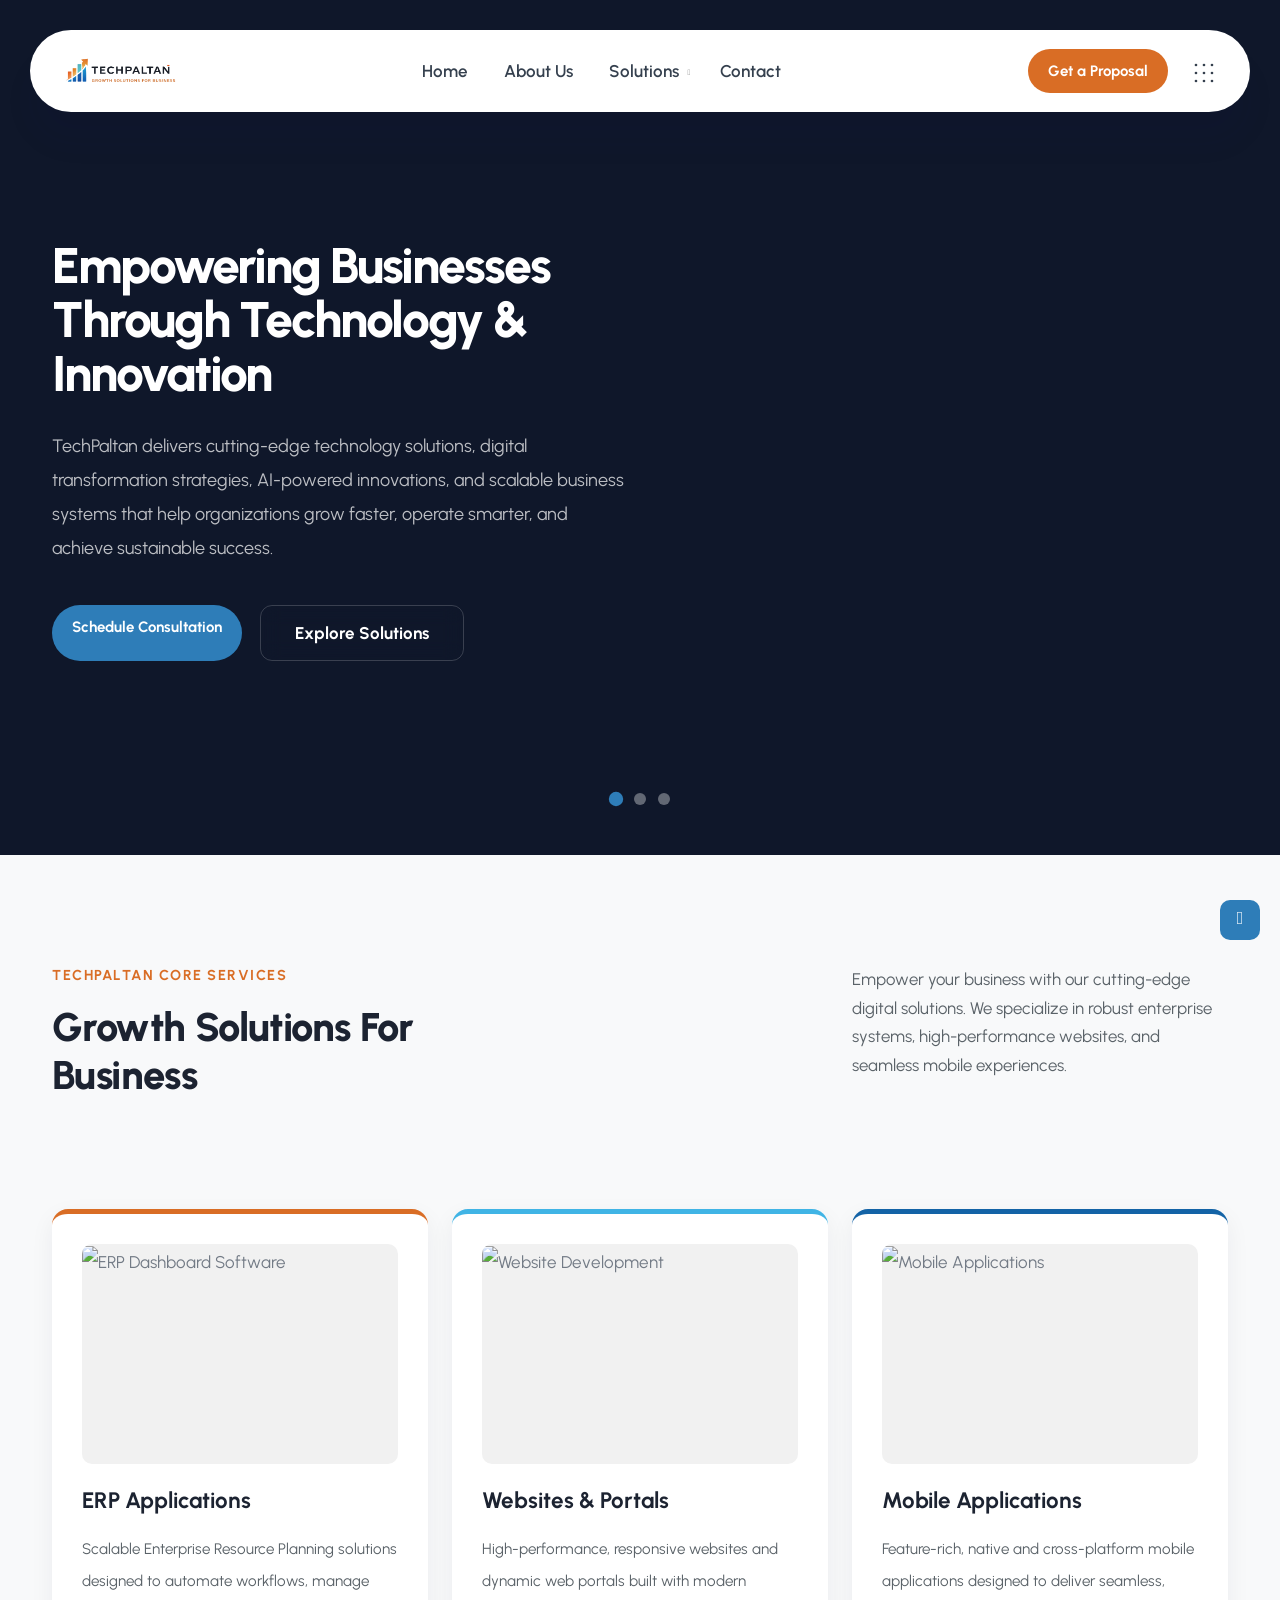
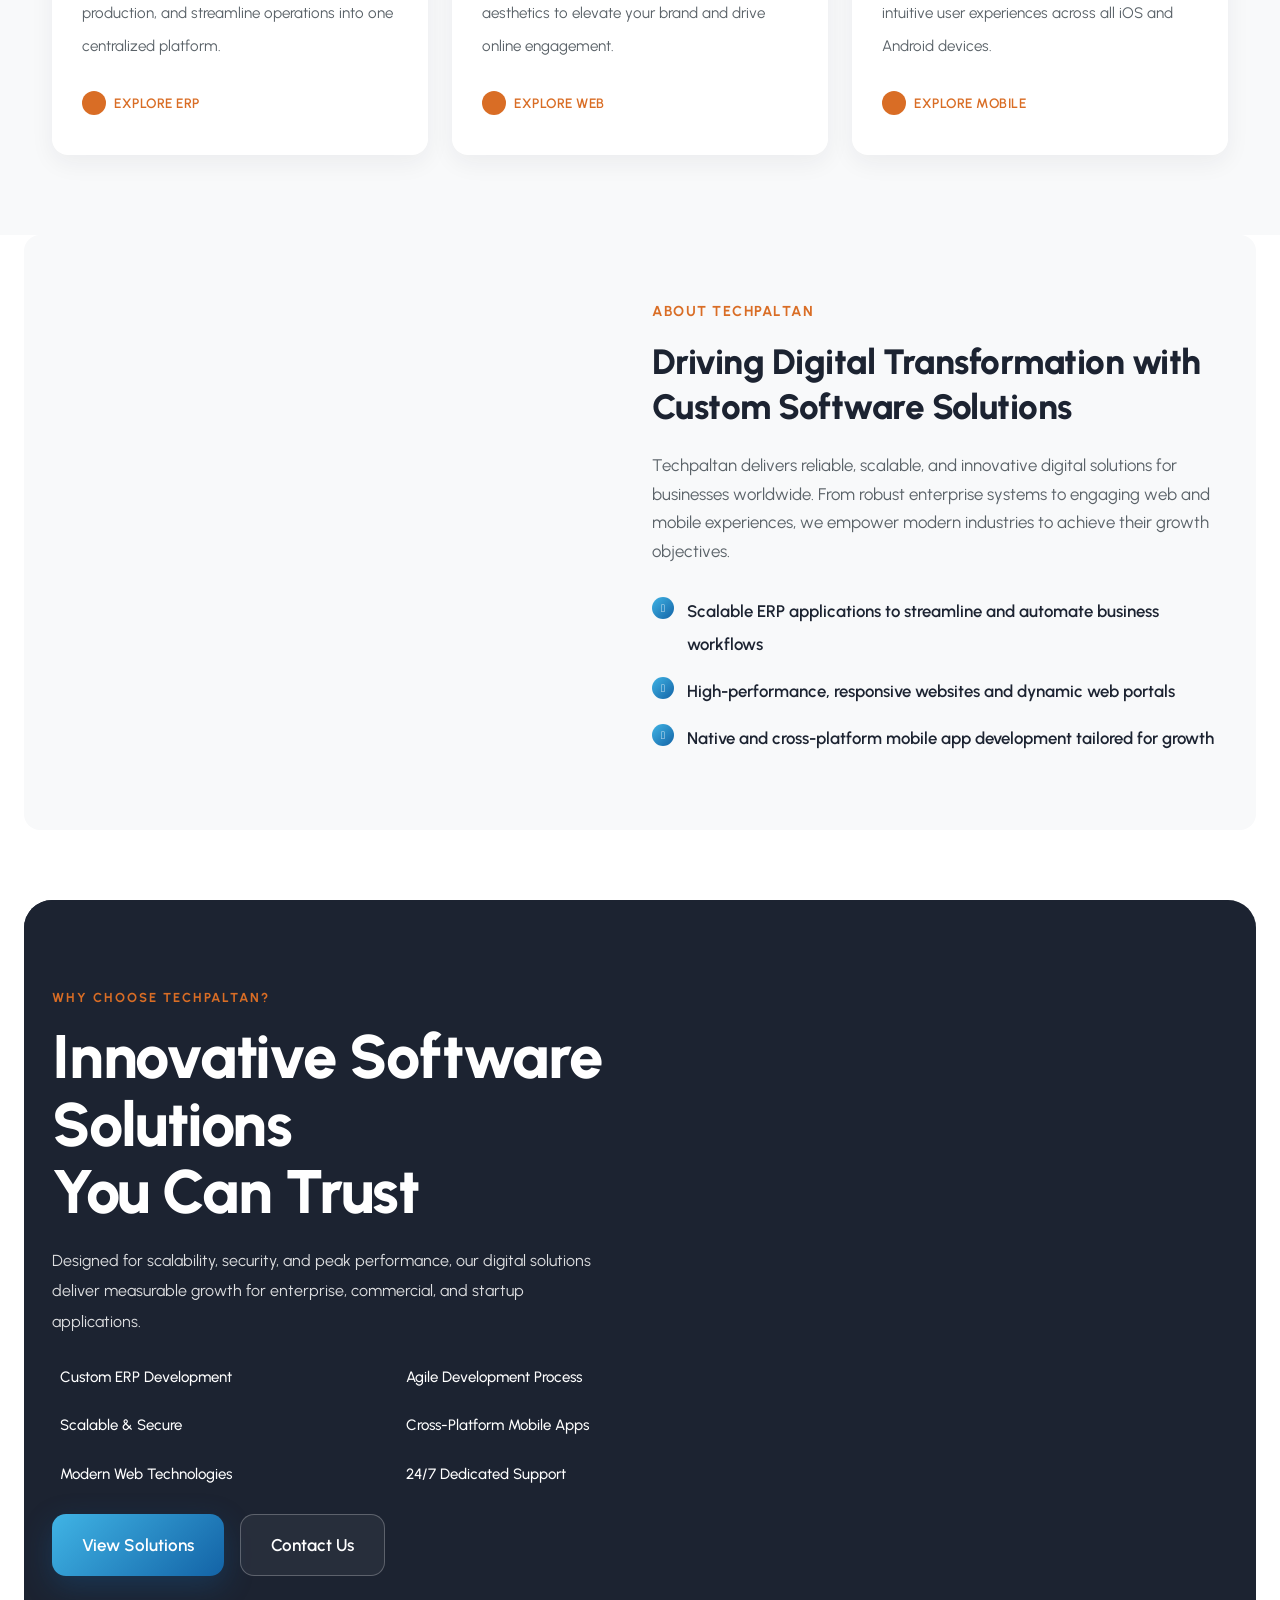
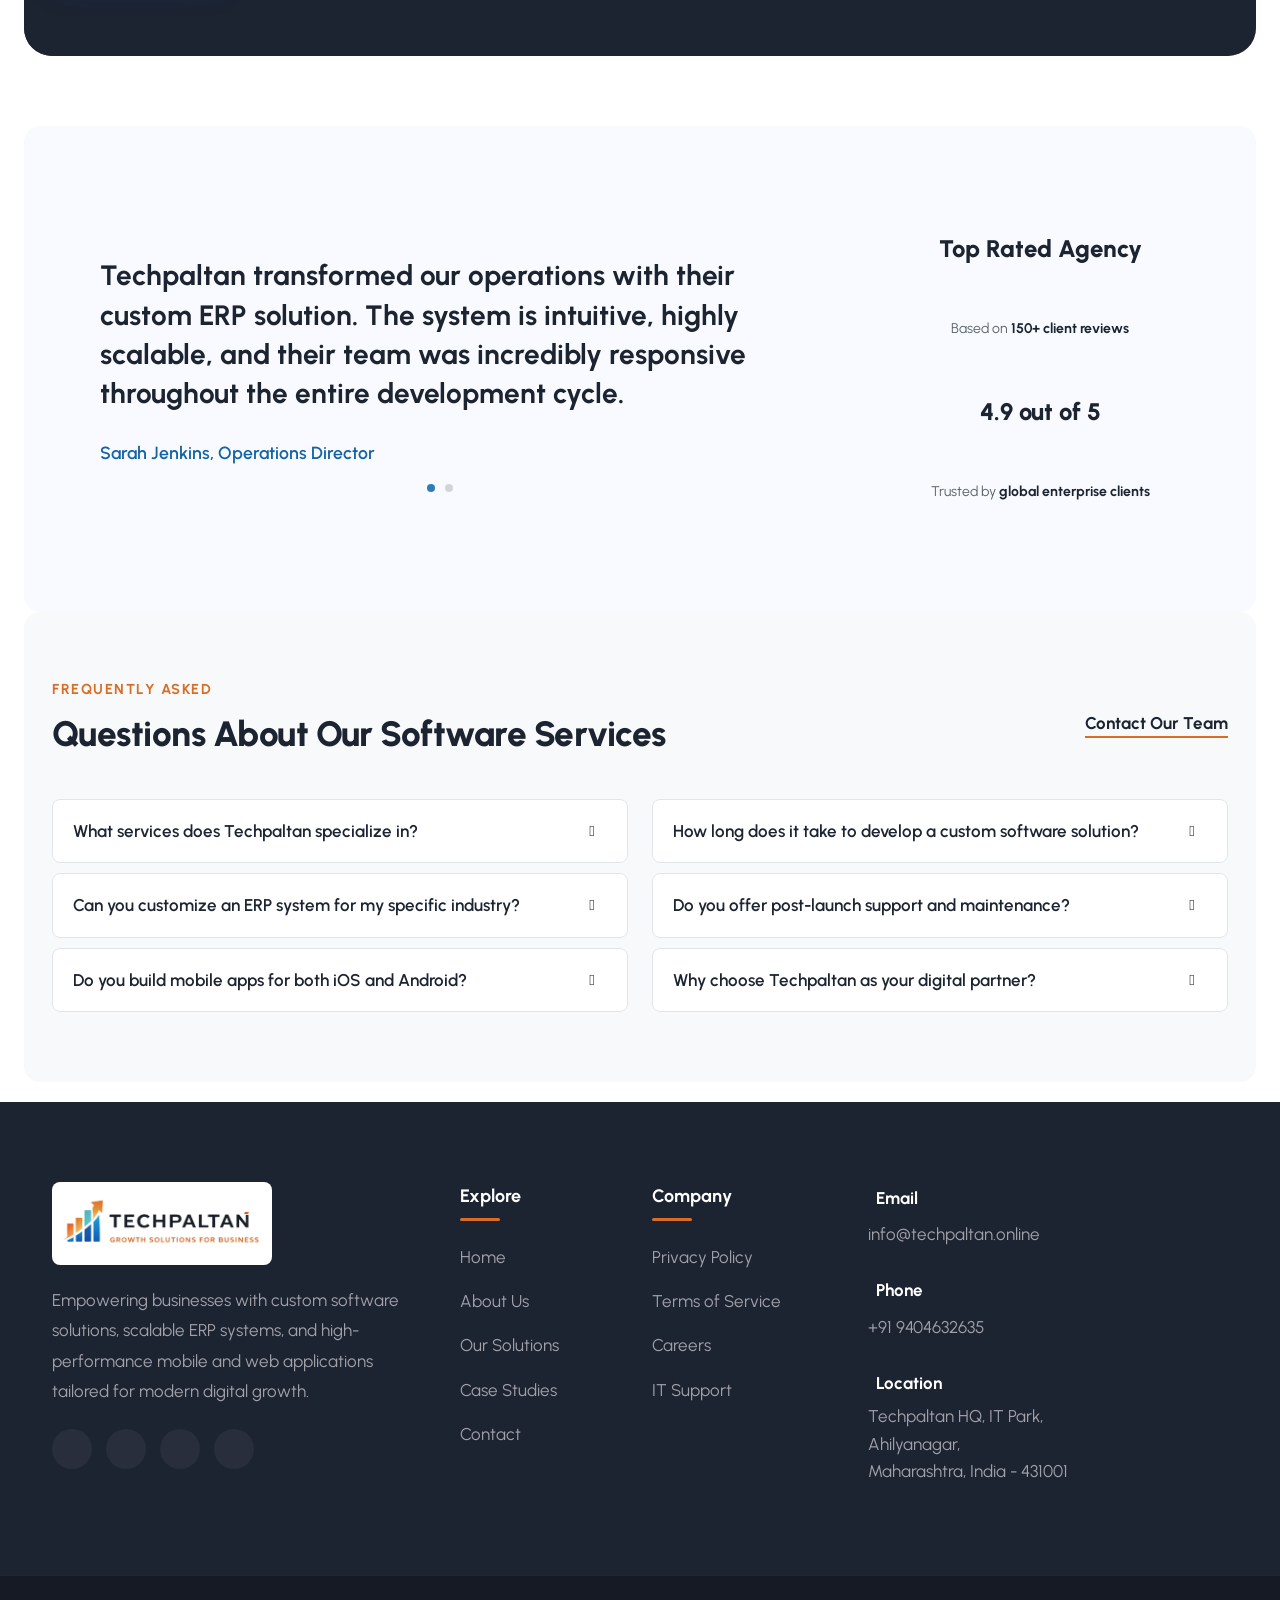
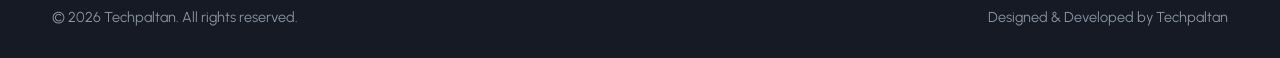
==== index.html @ dca260c4 "Update logo image source path in index.html" ====
<!DOCTYPE html>
<html lang="en">


<!-- Mirrored from madebydesignesia.com/themes/seoly/index.html by HTTrack Website Copier/3.x [XR&CO'2014], Sat, 23 May 2026 05:37:08 GMT -->

<head>
    <title>Techpaltan - ERP | Application | Websites </title>
    <link rel="icon" href="images/icon.png" type="image/gif" sizes="16x16">
    <meta name="description" content="TechPaltan Software provides Custom ERP Development, Website Development, Mobile Apps, Business Software, API Integration and Digital Solutions in Ahilyanagar, Maharashtra.">
    <meta content="text/html;charset=utf-8" http-equiv="Content-Type">
    <meta content="width=device-width, initial-scale=1.0" name="viewport">
    <meta content="Techpaltan - ERP | Application | Websites" name="description">
    <meta content="" name="keywords">
    <meta content="" name="author">
    <meta name="keywords"
content="
ERP Software,
ERP Development,
Custom Software,
Software Company,
Website Development,
Web Development,
Business Website,
.NET Developer,
API Development,
Software Company in Ahilyanagar,
Software Company Maharashtra,
TechPaltan
">
    <!-- CSS Files
    ================================================== -->
    <link href="css/bootstrap.min.css" rel="stylesheet" type="text/css" id="bootstrap">
    <link href="css/vendors.css" rel="stylesheet" type="text/css">
    <link href="css/style.css" rel="stylesheet" type="text/css">
    <link href="css/coloring.css" rel="stylesheet" type="text/css">
    <!-- color scheme -->
    <link id="colors" href="css/colors/scheme-01.css" rel="stylesheet" type="text/css">

</head>

<body>
    <div id="wrapper">
        <a href="#" id="back-to-top"></a>

        <!-- page preloader begin -->
        <div id="de-loader"></div>
        <!-- page preloader close -->

        <!-- header begin -->
       <header class="transparent header-light header-float">
            <div class="container-float">
                <div class="row">
                    <div class="col-md-12">
                        <div class="header-inner">
                            <div class="de-flex sm-pt10">
                                <div class="de-flex-col">
                                    <!-- logo begin -->
                                    <div id="logo">
                                        <a href="index.html">
                                            <!-- Updated to Techpaltan Logo -->
                                            <img class="logo-main" src="images/logo.png" alt="Techpaltan Logo" style="max-height: 45px; background: #fff; padding: 5px; border-radius: 4px;">
                                            <img class="logo-scroll" src="images/logo.png" alt="Techpaltan Logo" style="max-height: 45px; background: #fff; padding: 5px; border-radius: 4px;">
                                            <img class="logo-mobile" src="images/logo.png" alt="Techpaltan Logo" style="max-height: 45px; background: #fff; padding: 5px; border-radius: 4px;">
                                        </a>
                                    </div>
                                    <!-- logo close -->
                                </div>
                                <div class="de-flex-col header-col-mid">
                                    <ul id="mainmenu">
                                        <li><a class="menu-item" href="index.html">Home</a></li>
                                        <li><a class="menu-item" href="about.html">About Us</a></li>
                                        <li>
                                            <a class="menu-item" href="solutions.html">Solutions</a>
                                            <ul>
                                                <li><a class="menu-item" href="solutions.html">All Solutions</a></li>
                                                <li><a class="menu-item" href="solutions.html?category=erp">Custom ERP Systems</a></li>
                                                <li><a class="menu-item" href="solutions.html?category=web">Web Applications</a></li>
                                                <li><a class="menu-item" href="solutions.html?category=mobile">Mobile Apps</a></li>
                                            </ul>
                                        </li>
                                        <li><a class="menu-item" href="contact.html">Contact</a></li>
                                    </ul>
                                </div>
                                <div class="de-flex-col">
                                    <div class="menu_side_area">
                                        <!-- Updated Button -->
                                        <a class="btn-main fx-slide" href="contact.html" style="background: var(--tp-orange); border-color: var(--tp-orange);">
                                            <span>Get a Proposal</span>
                                        </a>
                                        <span id="menu-btn"></span>
                                    </div>

                                    <div id="btn-extra" class="img">
                                        <img src="images/ui/dots.svg" class="" alt="">
                                    </div>
                                </div>
                            </div>
                        </div>
                    </div>
                </div>
            </div>
        </header>  


        <!-- header close -->
        <!-- content begin -->
        <div class="no-bottom no-top" id="content">

            <div id="top"></div>
          <section class="kyrrox-slider-hero">

    <!-- SLIDE 1 -->
    <div class="hero-slide active" style="background-image:url('images/tech-bg-1.jpg');">

        <div class="hero-overlay"></div>

        <div class="container position-relative z-2">
            <div class="row align-items-center min-vh-100">

                <div class="col-lg-7">

                    <div class="hero-content">

                        <h1 class="hero-title">
                            Empowering Businesses <br>
                            Through Technology & Innovation
                        </h1>

                        <p class="hero-text">
                            TechPaltan delivers cutting-edge technology solutions, digital transformation strategies,
                            AI-powered innovations, and scalable business systems that help organizations grow faster,
                            operate smarter, and achieve sustainable success.
                        </p>

                        <div class="hero-buttons">
                            <a href="contact.html" class="btn-main">
                                Schedule Consultation
                            </a>

                            <a href="services.html" class="btn-outline">
                                Explore Solutions
                            </a>
                        </div>

                    </div>

                </div>

            </div>
        </div>
    </div>

    <!-- SLIDE 2 -->
    <div class="hero-slide" style="background-image:url('images/tech-bg-2.jpg');">

        <div class="hero-overlay"></div>

        <div class="container position-relative z-2">
            <div class="row align-items-center min-vh-100">

                <div class="col-lg-7">

                    <div class="hero-content">

                        <h1 class="hero-title">
                            AI, Automation & <br>
                            Digital Transformation
                        </h1>

                        <p class="hero-text">
                            Transform your business with intelligent automation, AI solutions, process optimization,
                            and digital ecosystems designed to increase productivity, efficiency, and competitive
                            advantage in today's fast-changing market.
                        </p>

                        <div class="hero-buttons">
                            <a href="about.html" class="btn-main">
                                About TechPaltan
                            </a>

                            <a href="services.html" class="btn-outline">
                                Our Expertise
                            </a>
                        </div>

                    </div>

                </div>

            </div>
        </div>
    </div>

    <!-- SLIDE 3 -->
    <div class="hero-slide" style="background-image:url('images/tech-bg-3.jpg');">

        <div class="hero-overlay"></div>

        <div class="container position-relative z-2">
            <div class="row align-items-center min-vh-100">

                <div class="col-lg-7">

                    <div class="hero-content">

                        <h1 class="hero-title">
                            Growth Solutions <br>
                            For Modern Businesses
                        </h1>

                        <p class="hero-text">
                            From software development and cloud solutions to business consulting and strategic growth
                            planning, TechPaltan partners with organizations to unlock opportunities and accelerate
                            long-term success.
                        </p>

                        <div class="hero-buttons">
                            <a href="contact.html" class="btn-main">
                                Get Started
                            </a>

                            <a href="portfolio.html" class="btn-outline">
                                View Projects
                            </a>
                        </div>

                    </div>

                </div>

            </div>
        </div>
    </div>

    <!-- SLIDER NAVIGATION -->
    <div class="slider-nav">
        <span class="slider-dot active"></span>
        <span class="slider-dot"></span>
        <span class="slider-dot"></span>
    </div>

</section>

            <style>
                .kyrrox-slider-hero {
                    position: relative;
                    width: 100%;
                    height: 95vh;
                    overflow: hidden;
                    background: #0f172a;
                }

                /* Slides */
                .hero-slide {
                    position: absolute;
                    inset: 0;
                    opacity: 0;
                    visibility: hidden;
                    transition: all .8s ease;
                    background-size: cover;
                    background-position: center;
                    background-repeat: no-repeat;
                }

                .hero-slide.active {
                    opacity: 1;
                    visibility: visible;
                    z-index: 2;
                }

                /* Overlay */
                .hero-overlay {
                    position: absolute;
                    inset: 0;
                    /* background: linear-gradient(90deg,
                            rgba(15, 23, 42, .90) 0%,
                            rgba(15, 23, 42, .78) 35%,
                            rgba(15, 23, 42, .35) 65%,
                            rgba(15, 23, 42, .08) 100%); */
                }

                /* Content */
                .hero-content {
                    position: relative;
                    z-index: 5;
                    max-width: 650px;
                }

                .hero-badge {
                    display: inline-block;
                    padding: 10px 20px;
                    border-radius: 50px;
                    background: rgba(255, 255, 255, .08);
                    border: 1px solid rgba(255, 255, 255, .12);
                    color: #2E7DB8;
                    font-size: 13px;
                    font-weight: 700;
                    letter-spacing: 2px;
                    margin-bottom: 28px;
                    backdrop-filter: blur(10px);
                }

                .hero-title {
                    font-size: 50px;
                    line-height: 1.08;
                    font-weight: 800;
                    color: #fff;
                    margin-bottom: 28px;
                    letter-spacing: -2px;
                }

                .hero-text {
                    font-size: 18px;
                    line-height: 1.9;
                    color: rgba(255, 255, 255, .72);
                    margin-bottom: 40px;
                    max-width: 580px;
                }

                /* Buttons */
                .hero-buttons {
                    display: flex;
                    gap: 18px;
                    flex-wrap: wrap;
                }

                /* .btn-main {
                    display: inline-flex;
                    align-items: center;
                    justify-content: center;
                    height: 56px;
                    padding: 0 34px;
                    border-radius: 12px;
                    background: #2E7DB8;
                    color: #fff;
                    font-weight: 700;
                    text-decoration: none;
                    transition: .3s ease;
                } */

                .btn-main:hover {
                    background: #2563eb;
                    transform: translateY(-3px);
                    color: #fff;
                }

                .btn-outline {
                    display: inline-flex;
                    align-items: center;
                    justify-content: center;
                    height: 56px;
                    padding: 0 34px;
                    border-radius: 12px;
                    border: 1px solid rgba(255, 255, 255, .18);
                    color: #fff;
                    text-decoration: none;
                    font-weight: 700;
                    backdrop-filter: blur(10px);
                    transition: .3s ease;
                }

                .btn-outline:hover {
                    background: rgba(255, 255, 255, .08);
                    color: #fff;
                    transform: translateY(-3px);
                }

                /* Dots */
                .slider-nav {
                    position: absolute;
                    bottom: 50px;
                    left: 50%;
                    transform: translateX(-50%);
                    display: flex;
                    gap: 12px;
                    z-index: 20;
                }

                .slider-dot {
                    width: 12px;
                    height: 12px;
                    border-radius: 50%;
                    background: rgba(255, 255, 255, .35);
                    cursor: pointer;
                    transition: .3s;
                }

                .slider-dot.active {
                    background: #2E7DB8;
                    transform: scale(1.2);
                }

                /* Responsive */
                @media(max-width:991px) {

                    .hero-title {
                        font-size: 48px;
                        line-height: 1.15;
                    }

                    .hero-text {
                        font-size: 16px;
                    }

                    .hero-overlay {
                        background: rgba(15, 23, 42, .72);
                    }

                    .hero-buttons {
                        gap: 14px;
                    }

                    .btn-main,
                    .btn-outline {
                        width: 100%;
                    }
                }

                @media(max-width:576px) {

                    .hero-title {
                        font-size: 38px;
                    }

                    .hero-badge {
                        font-size: 11px;
                        letter-spacing: 1px;
                    }

                    .hero-text {
                        font-size: 15px;
                        line-height: 1.7;
                    }
                }
            </style>

            <script>

                const heroSlides = document.querySelectorAll('.hero-slide');
                const sliderDots = document.querySelectorAll('.slider-dot');

                let currentHeroSlide = 0;

                function showHeroSlide(index) {

                    heroSlides.forEach((slide, i) => {
                        slide.classList.remove('active');
                        sliderDots[i].classList.remove('active');
                    });

                    heroSlides[index].classList.add('active');
                    sliderDots[index].classList.add('active');
                }

                function nextHeroSlide() {

                    currentHeroSlide++;

                    if (currentHeroSlide >= heroSlides.length) {
                        currentHeroSlide = 0;
                    }

                    showHeroSlide(currentHeroSlide);
                }

                /* Auto Slide */
                setInterval(nextHeroSlide, 5000);

                /* Dot Click */
                sliderDots.forEach((dot, index) => {

                    dot.addEventListener('click', () => {

                        currentHeroSlide = index;
                        showHeroSlide(currentHeroSlide);

                    });

                });

            </script>

            <!-- <section class="section-dark p-0" aria-label="section">
                <div class="bg-color text-light d-flex py-4 lh-1 rot-2 mt-min-50">
                  <div class="de-marquee-list-1">
                    <span class="fs-60 mx-3">Seo Strategy</span>
                    <span class="fs-60 mx-3 op-3">/</span>
                    <span class="fs-60 mx-3">Link Building</span>
                     <span class="fs-60 mx-3 op-3">/</span>
                    <span class="fs-60 mx-3">Technical &amp; Audits</span>
                     <span class="fs-60 mx-3 op-3">/</span>
                    <span class="fs-60 mx-3">Website Design</span>
                     <span class="fs-60 mx-3 op-3">/</span>
                    <span class="fs-60 mx-3">Content Marketing</span>
                     <span class="fs-60 mx-3 op-3">/</span>
                    <span class="fs-60 mx-3">PPC &amp; Paid Media</span>
                     <span class="fs-60 mx-3 op-3">/</span>
                  </div>
                </div>

                <div class="bg-color-2 text-light d-flex py-4 lh-1 rot-min-1 mt-min-20">
                  <div class="de-marquee-list-2">
                    <span class="fs-60 mx-3">Seo Strategy</span>
                    <span class="fs-60 mx-3 op-3">/</span>
                    <span class="fs-60 mx-3">Link Building</span>
                     <span class="fs-60 mx-3 op-3">/</span>
                    <span class="fs-60 mx-3">Technical &amp; Audits</span>
                     <span class="fs-60 mx-3 op-3">/</span>
                    <span class="fs-60 mx-3">Website Design</span>
                     <span class="fs-60 mx-3 op-3">/</span>
                    <span class="fs-60 mx-3">Content Marketing</span>
                     <span class="fs-60 mx-3 op-3">/</span>
                    <span class="fs-60 mx-3">PPC &amp; Paid Media</span>
                     <span class="fs-60 mx-3 op-3">/</span>
                  </div>
                </div>
            </section> -->

           <section style="background-color: #F8F9FA; padding: 80px 0;">
    <!-- Embedded Custom Theme Styles -->
    <style>
        :root {
            --tp-navy: #1C2331;
            --tp-orange: #D96D25;
            --tp-blue-light: #40B4E5;
            --tp-blue-dark: #1363A6;
            --tp-text-gray: #5a6268;
        }

        .subtitle-custom {
            color: var(--tp-orange);
            font-weight: 700;
            text-transform: uppercase;
            letter-spacing: 1.5px;
            margin-bottom: 12px;
            font-size: 0.9rem;
        }

        .heading-custom {
            color: var(--tp-navy);
            font-weight: 800;
            font-size: 2.5rem;
            line-height: 1.2;
        }

        .text-custom {
            color: var(--tp-text-gray);
            font-size: 1.05rem;
            line-height: 1.7;
        }

        /* Techpaltan Card Styles */
        .tp-card {
            background: #ffffff;
            border-radius: 16px;
            padding: 30px;
            height: 100%;
            box-shadow: 0 8px 24px rgba(28, 35, 49, 0.06);
            transition: all 0.4s cubic-bezier(0.165, 0.84, 0.44, 1);
            position: relative;
        }

        .tp-card:hover {
            transform: translateY(-8px);
            box-shadow: 0 15px 35px rgba(217, 109, 37, 0.12);
        }

        /* Top Border Accents based on Logo Colors */
        .tp-border-orange { border-top: 5px solid var(--tp-orange); }
        .tp-border-lightblue { border-top: 5px solid var(--tp-blue-light); }
        .tp-border-darkblue { border-top: 5px solid var(--tp-blue-dark); }

        .tp-card h3 {
            color: var(--tp-navy);
            font-weight: 700;
            font-size: 1.4rem;
            margin: 20px 0 15px;
        }

        .tp-card p {
            color: var(--tp-text-gray);
            margin-bottom: 25px;
            font-size: 0.95rem;
        }

        /* Image Container */
        .tp-img-wrapper {
            height: 220px;
            overflow: hidden;
            border-radius: 10px;
            background: #f1f1f1;
        }

        .tp-img-wrapper img {
            width: 100%;
            height: 100%;
            object-fit: cover;
            transition: transform 0.6s ease;
        }

        .tp-card:hover .tp-img-wrapper img {
            transform: scale(1.08);
        }

        /* Custom Button/Link */
        .btn-plus-custom {
            color: var(--tp-orange);
            font-weight: 600;
            text-decoration: none;
            text-transform: uppercase;
            font-size: 0.85rem;
            letter-spacing: 0.5px;
            display: inline-flex;
            align-items: center;
            transition: color 0.3s;
        }

        .btn-plus-custom i {
            margin-right: 8px;
            background: var(--tp-orange);
            color: #fff;
            width: 24px;
            height: 24px;
            display: inline-flex;
            align-items: center;
            justify-content: center;
            border-radius: 50%;
            font-size: 0.7rem;
            transition: background 0.3s;
        }

        .btn-plus-custom:hover {
            color: var(--tp-blue-dark);
        }

        .btn-plus-custom:hover i {
            background: var(--tp-blue-dark);
        }
    </style>

    <div class="container">

        <!-- Heading Section -->
        <div class="row g-4 align-items-end">
            <div class="col-lg-5">
                <div class="subtitle-custom wow fadeInUp">Techpaltan Core Services</div>
                <h2 class="heading-custom mb-0 wow fadeInUp">
                    Growth Solutions For Business
                </h2>
            </div>

            <div class="col-lg-4 offset-lg-3">
                <div class="spacer-single"></div>
                <p class="text-custom wow fadeInUp">
                    Empower your business with our cutting-edge digital solutions. We specialize in robust enterprise systems, high-performance websites, and seamless mobile experiences.
                </p>
            </div>
        </div>

        <div class="spacer-single" style="margin-top: 40px; margin-bottom: 40px;"></div>

        <!-- Product Cards -->
        <div class="row g-4">

            <!-- Product 1: ERP Applications (Orange Accent) -->
            <div class="col-lg-4 wow fadeInRight" data-wow-delay=".2s">
                <div class="tp-card tp-border-orange">
                    <div class="tp-img-wrapper">
                        <!-- Unsplash realistic business dashboard image -->
                        <img src="https://images.unsplash.com/photo-1460925895917-afdab827c52f?ixlib=rb-4.0.3&auto=format&fit=crop&w=800&q=80" alt="ERP Dashboard Software">
                    </div>
                    <h3>ERP Applications</h3>
                    <p>
                        Scalable Enterprise Resource Planning solutions designed to automate workflows, manage production, and streamline operations into one centralized platform.
                    </p>
                    <a class="btn-plus-custom" href="erp-details.html">
                        <i class="fa fa-plus"></i>
                        <span>Explore ERP</span>
                    </a>
                </div>
            </div>

            <!-- Product 2: Websites (Light Blue Accent) -->
            <div class="col-lg-4 wow fadeInRight" data-wow-delay=".4s">
                <div class="tp-card tp-border-lightblue">
                    <div class="tp-img-wrapper">
                        <!-- Unsplash realistic web development image -->
                        <img src="https://images.unsplash.com/photo-1498050108023-c5249f4df085?ixlib=rb-4.0.3&auto=format&fit=crop&w=800&q=80" alt="Website Development">
                    </div>
                    <h3>Websites & Portals</h3>
                    <p>
                        High-performance, responsive websites and dynamic web portals built with modern aesthetics to elevate your brand and drive online engagement.
                    </p>
                    <a class="btn-plus-custom" href="web-details.html">
                        <i class="fa fa-plus"></i>
                        <span>Explore Web</span>
                    </a>
                </div>
            </div>

            <!-- Product 3: Mobile Apps (Dark Blue Accent) -->
            <div class="col-lg-4 wow fadeInRight" data-wow-delay=".6s">
                <div class="tp-card tp-border-darkblue">
                    <div class="tp-img-wrapper">
                        <!-- Unsplash realistic mobile app image -->
                        <img src="https://images.unsplash.com/photo-1512941937669-90a1b58e7e9c?ixlib=rb-4.0.3&auto=format&fit=crop&w=800&q=80" alt="Mobile Applications">
                    </div>
                    <h3>Mobile Applications</h3>
                    <p>
                        Feature-rich, native and cross-platform mobile applications designed to deliver seamless, intuitive user experiences across all iOS and Android devices.
                    </p>
                    <a class="btn-plus-custom" href="mobile-details.html">
                        <i class="fa fa-plus"></i>
                        <span>Explore Mobile</span>
                    </a>
                </div>
            </div>

        </div>
    </div>
</section>
<section class="overflow-hidden rounded-1 mx-4" style="background-color: #f8f9fa; padding: 60px 0;">
    
    <!-- Embedded Styles for the About Section Theme -->
    <style>
        :root {
            --tp-navy: #1C2331;
            --tp-orange: #D96D25;
            --tp-blue-light: #40B4E5;
            --tp-blue-dark: #1363A6;
            --tp-text-gray: #5a6268;
        }

        .about-subtitle {
            color: var(--tp-orange);
            font-weight: 700;
            text-transform: uppercase;
            letter-spacing: 1.5px;
            margin-bottom: 12px;
            font-size: 0.9rem;
        }

        .about-heading {
            color: var(--tp-navy);
            font-weight: 800;
            font-size: 2.2rem;
            line-height: 1.3;
            margin-bottom: 20px;
        }

        .about-text {
            color: var(--tp-text-gray);
            font-size: 1.05rem;
            line-height: 1.7;
            margin-bottom: 30px;
        }

        /* Custom Check List Styling based on Techpaltan Colors */
        .ul-check-custom {
            list-style: none;
            padding: 0;
            margin: 0;
        }

        .ul-check-custom li {
            position: relative;
            padding-left: 35px;
            margin-bottom: 15px;
            color: var(--tp-navy);
            font-weight: 600;
            font-size: 1.05rem;
        }

        .ul-check-custom li::before {
            content: "\f00c"; /* FontAwesome check icon */
            font-family: "FontAwesome", sans-serif;
            position: absolute;
            left: 0;
            top: 2px;
            color: #fff;
            background: linear-gradient(135deg, var(--tp-blue-light), var(--tp-blue-dark));
            width: 22px;
            height: 22px;
            display: inline-flex;
            align-items: center;
            justify-content: center;
            border-radius: 50%;
            font-size: 0.7rem;
        }
        
        .img-shadow-custom {
            box-shadow: 0 15px 35px rgba(28, 35, 49, 0.1);
            border-radius: 12px;
        }
    </style>

    <div class="container relative z-2">
        <div class="row g-4 align-items-center">

            <!-- Image Column -->
            <div class="col-lg-6">
                <!-- Swapped to a realistic tech/team placeholder -->
                <img src="https://images.unsplash.com/photo-1522071820081-009f0129c71c?ixlib=rb-4.0.3&auto=format&fit=crop&w=800&q=80"
                    class="w-100 img-shadow-custom"
                    alt="Techpaltan Development Team"
                    data-0="transform: translateY(500px);"
                    data-1500="transform: translateY(0px);">
            </div>

            <!-- Text Column -->
            <div class="col-lg-6">

                <div class="about-subtitle wow fadeInUp">
                    About Techpaltan
                </div>

                <h2 class="about-heading wow fadeInUp">
                    Driving Digital Transformation with Custom Software Solutions
                </h2>

                <p class="about-text wow fadeInUp">
                    Techpaltan delivers reliable, scalable, and innovative digital solutions for businesses worldwide. From robust enterprise systems to engaging web and mobile experiences, we empower modern industries to achieve their growth objectives.
                </p>

                <ul class="ul-check-custom">
                    <li class="wow fadeInUp" data-wow-delay=".2s">
                        Scalable ERP applications to streamline and automate business workflows
                    </li>

                    <li class="wow fadeInUp" data-wow-delay=".4s">
                        High-performance, responsive websites and dynamic web portals
                    </li>

                    <li class="wow fadeInUp" data-wow-delay=".6s">
                        Native and cross-platform mobile app development tailored for growth
                    </li>
                </ul>

            </div>

        </div>
    </div>
</section>



<section class="tp-parallax-section position-relative overflow-hidden rounded-30 mx-4">

    <!-- Background -->
    <div class="tp-parallax-bg"></div>

    <!-- Overlay -->
    <div class="tp-overlay"></div>

    <div class="container position-relative z-2">

        <div class="row align-items-center tp-height">

            <div class="col-lg-7">

                <div class="subtitle wow fadeInUp mb-3">
                    WHY CHOOSE TECHPALTAN?
                </div>

                <h1 class="wow fadeInUp">
                    Innovative Software Solutions <br>
                    You Can Trust
                </h1>

                <p class="wow fadeInUp mb-4">
                    Designed for scalability, security, and peak performance, our digital solutions deliver measurable growth for enterprise, commercial, and startup applications.
                </p>

                <div class="row g-3 wow fadeInUp mb-4">

                    <div class="col-md-6">
                        <div class="feature-box">
                            <i class="fa fa-check-circle me-2"></i>
                            Custom ERP Development
                        </div>
                    </div>

                    <div class="col-md-6">
                        <div class="feature-box">
                            <i class="fa fa-check-circle me-2"></i>
                            Agile Development Process
                        </div>
                    </div>

                    <div class="col-md-6">
                        <div class="feature-box">
                            <i class="fa fa-check-circle me-2"></i>
                            Scalable & Secure
                        </div>
                    </div>

                    <div class="col-md-6">
                        <div class="feature-box">
                            <i class="fa fa-check-circle me-2"></i>
                            Cross-Platform Mobile Apps
                        </div>
                    </div>

                    <div class="col-md-6">
                        <div class="feature-box">
                            <i class="fa fa-check-circle me-2"></i>
                            Modern Web Technologies
                        </div>
                    </div>

                    <div class="col-md-6">
                        <div class="feature-box">
                            <i class="fa fa-check-circle me-2"></i>
                            24/7 Dedicated Support
                        </div>
                    </div>

                </div>

                <div class="d-flex flex-wrap gap-3 wow fadeInUp">

                    <a href="solutions.html" class="btn-tp-primary">
                        <span>View Solutions</span>
                    </a>

                    <a href="contact.html" class="btn-outline-tp">
                        <span>Contact Us</span>
                    </a>

                </div>

            </div>

        </div>

    </div>

</section>

<style>
/* =========================
   Techpaltan Parallax Section
========================= */

.tp-parallax-section {
    position: relative;
    min-height: 62vh;
    padding: 80px 0;
    background: #1C2331; /* Techpaltan Navy Fallback */
    border-radius: 28px;
    margin-top: 70px;
    margin-bottom: 70px;
}

/* Background */
.tp-parallax-bg {
    position: absolute;
    inset: 0;
    /* Updated to a tech/digital global network background */
    background-image: url('https://images.unsplash.com/photo-1451187580459-43490279c0fa?ixlib=rb-4.0.3&auto=format&fit=crop&w=1920&q=80');
    background-size: cover;
    background-position: center;
    background-repeat: no-repeat;
    background-attachment: fixed;
    transform: scale(1.05);
}

/* Overlay - Uses Techpaltan Navy for a sleek dark mode blend */
.tp-overlay {
    position: absolute;
    inset: 0;
    background: linear-gradient(
        90deg,
        rgba(28, 35, 49, 0.95) 0%,
        rgba(28, 35, 49, 0.80) 45%,
        rgba(28, 35, 49, 0.40) 100%
    );
}

/* Height */
.tp-height {
    min-height: 48vh;
}

/* Subtitle - Techpaltan Orange */
.tp-parallax-section .subtitle {
    color: #D96D25; 
    font-size: 13px;
    font-weight: 700;
    letter-spacing: 2px;
    text-transform: uppercase;
}

/* Heading */
.tp-parallax-section h1 {
    color: #fff;
    font-size: clamp(36px, 4.8vw, 62px);
    line-height: 1.1;
    font-weight: 800;
    max-width: 650px;
    margin-bottom: 20px;
}

/* Paragraph */
.tp-parallax-section p {
    color: rgba(255, 255, 255, 0.85);
    font-size: 16px;
    line-height: 1.9;
    max-width: 560px;
    margin-bottom: 35px;
}

/* Feature Boxes */
.feature-box {
    color: #ffffff;
    font-size: 15px;
    font-weight: 500;
    display: flex;
    align-items: center;
}

/* Techpaltan Light Blue for Icons */
.feature-box i {
    color: #40B4E5; 
    font-size: 18px;
}

/* Primary Button - Techpaltan Gradient Blue */
.btn-tp-primary {
    display: inline-flex;
    align-items: center;
    justify-content: center;
    padding: 14px 30px;
    border-radius: 14px;
    background: linear-gradient(135deg, #40B4E5, #1363A6);
    color: #fff;
    font-weight: 600;
    text-decoration: none;
    transition: all .35s ease;
    box-shadow: 0 10px 30px rgba(19, 99, 166, 0.3);
}

/* Button Hover */
.btn-tp-primary:hover {
    transform: translateY(-4px);
    box-shadow: 0 15px 40px rgba(19, 99, 166, 0.45);
    color: #fff;
}

/* Secondary Button */
.btn-outline-tp {
    display: inline-flex;
    align-items: center;
    justify-content: center;
    padding: 14px 30px;
    border-radius: 14px;
    border: 1px solid rgba(255, 255, 255, 0.25);
    background: rgba(255, 255, 255, 0.05);
    backdrop-filter: blur(10px);
    color: #fff;
    font-weight: 600;
    text-decoration: none;
    transition: all .35s ease;
}

/* Secondary Button Hover - Fills with Techpaltan Orange */
.btn-outline-tp:hover {
    background: #D96D25;
    border-color: #D96D25;
    transform: translateY(-4px);
    color: #fff;
    box-shadow: 0 10px 30px rgba(217, 109, 37, 0.3);
}

/* Responsive */
@media(max-width:991px) {
    .tp-parallax-section {
        min-height: auto;
        padding: 70px 0;
        border-radius: 22px;
    }

    .tp-parallax-bg {
        background-attachment: scroll;
    }

    .tp-height {
        min-height: auto;
    }

    .tp-parallax-section h1 {
        font-size: 38px;
    }

    .tp-parallax-section p {
        font-size: 15px;
    }

    .btn-tp-primary,
    .btn-outline-tp {
        width: 100%;
        justify-content: center;
    }
}
</style>

      <section class="tp-testimonial-section relative overflow-hidden rounded-1 mx-4">
    
    <!-- Embedded Styles for Techpaltan Testimonials -->
    <style>
        .tp-testimonial-section {
            background-color: #f8faff; /* Very light blue background */
            padding: 80px 0;
        }

        .tp-quote-icon {
            color: #D96D25; /* Techpaltan Orange */
        }

        .tp-quote-text {
            color: #1C2331; /* Techpaltan Navy */
            font-weight: 700;
            line-height: 1.4;
        }

        .tp-author {
            color: #1363A6; /* Techpaltan Dark Blue */
            font-weight: 600;
            font-size: 1.1rem;
            display: block;
            margin-top: 15px;
        }

        .tp-stars i {
            color: #D96D25; /* Techpaltan Orange */
            margin-right: 2px;
        }

        .tp-stat-heading {
            color: #1C2331;
            font-weight: 800;
        }

        .tp-stat-sub {
            color: #5a6268;
            margin-top: 8px;
        }

        .tp-stat-sub span {
            color: #1C2331;
        }
    </style>

    <div class="container">
        <div class="row g-4 align-items-center">

            <!-- Left Side: Testimonial Carousel -->
            <div class="col-lg-8">

                <div class="owl-carousel owl-single-dots">

                    <!-- Testimonial 1 -->
                    <div class="ps-lg-5 ps-0">

                        <i class="icofont-quote-left tp-quote-icon fs-40 mb-4 wow fadeInUp"></i>

                        <h3 class="fs-28 mb-4 tp-quote-text wow fadeInUp">
                            Techpaltan transformed our operations with their custom ERP solution. The system is intuitive, highly scalable, and their team was incredibly responsive throughout the entire development cycle.
                        </h3>

                        <span class="tp-author wow fadeInUp">
                            Sarah Jenkins, Operations Director
                        </span>

                    </div>

                    <!-- Testimonial 2 -->
                    <div class="pe-lg-5 pe-0">

                        <i class="icofont-quote-left tp-quote-icon fs-40 mb-4 wow fadeInUp"></i>

                        <h3 class="fs-28 mb-4 tp-quote-text wow fadeInUp">
                            The cross-platform mobile app and dynamic web portal they developed exceeded our expectations. It drastically improved our customer engagement and provided a flawless user experience.
                        </h3>

                        <span class="tp-author wow fadeInUp">
                            Rajesh Kumar, E-commerce Founder
                        </span>

                    </div>

                </div>

            </div>

            <!-- Right Side: Trust & Rating Stats -->
            <div class="col-lg-4">

                <div class="relative text-center">

                    <!-- Card 1 -->
                    <div class="d-inline-block text-center m-4 wow fadeInRight" data-wow-delay=".2s">

                        <h4 class="tp-stat-heading mb-1 fs-24">
                            Top Rated Agency
                        </h4>

                        <div class="de-rating-ext fs-18">

                            <span class="d-stars tp-stars">
                                <i class="fa fa-star"></i>
                                <i class="fa fa-star"></i>
                                <i class="fa fa-star"></i>
                                <i class="fa fa-star"></i>
                                <i class="fa fa-star"></i>
                            </span>

                            <div class="fs-14 mb-0 tp-stat-sub">
                                Based on <span class="fw-bold">150+ client reviews</span>
                            </div>

                        </div>

                    </div>

                    <!-- Card 2 -->
                    <div class="d-inline-block text-center m-4 wow fadeInRight" data-wow-delay=".4s">

                        <h4 class="tp-stat-heading mb-1 fs-24">
                            4.9 out of 5
                        </h4>

                        <div class="de-rating-ext fs-18">

                            <span class="d-stars tp-stars">
                                <i class="fa fa-star"></i>
                                <i class="fa fa-star"></i>
                                <i class="fa fa-star"></i>
                                <i class="fa fa-star"></i>
                                <i class="fa fa-star"></i>
                            </span>

                            <div class="fs-14 mb-0 tp-stat-sub">
                                Trusted by <span class="fw-bold">global enterprise clients</span>
                            </div>

                        </div>

                    </div>

                </div>

            </div>

        </div>

    </div>
</section>
            


  <section class="tp-faq-section rounded-1 mx-4" style="margin-bottom: 20px; padding: 60px 0; background-color: #f8f9fa;">
    
    <!-- Embedded Styles for Techpaltan FAQ Theme -->
    <style>
        .tp-faq-section .subtitle {
            color: #D96D25; /* Techpaltan Orange */
            font-weight: 700;
            text-transform: uppercase;
            letter-spacing: 1.5px;
            margin-bottom: 12px;
            font-size: 0.9rem;
        }

        .tp-faq-section h2 {
            color: #1C2331; /* Techpaltan Navy */
            font-weight: 800;
            font-size: 2.2rem;
            margin-bottom: 20px;
        }

        /* Custom Button */
        .btn-tp-text {
            color: #1C2331;
            font-weight: 700;
            text-decoration: none;
            border-bottom: 2px solid #D96D25;
            padding-bottom: 3px;
            transition: color 0.3s ease;
        }

        .btn-tp-text:hover {
            color: #D96D25;
        }

        /* Accordion Customization */
        .accordion.secondary .accordion-section-title {
            background-color: #ffffff;
            color: #1C2331;
            font-weight: 600;
            border: 1px solid #e1e5eb;
            border-radius: 8px;
            padding: 15px 20px;
            margin-bottom: 10px;
            transition: all 0.3s ease;
            position: relative;
        }

        .accordion.secondary .accordion-section-title.active,
        .accordion.secondary .accordion-section-title:hover {
            background-color: #1C2331;
            color: #ffffff;
            border-color: #1C2331;
        }

        .accordion.secondary .accordion-section-content {
            padding: 0 20px 20px 20px;
            color: #5a6268;
            line-height: 1.7;
        }
    </style>

    <div class="container">

        <div class="row align-items-center g-4 mb-4">
            <div class="col-lg-8">
                <div class="subtitle wow fadeInUp">Frequently Asked</div>
                <h2 class="wow fadeInUp" data-wow-delay=".2s">
                    Questions About Our Software Services
                </h2>
            </div>

            <div class="col-lg-4 text-lg-end">
                <a class="btn-tp-text wow fadeInLeft" href="contact.html">
                    Contact Our Team
                </a>
            </div>
        </div>

        <div class="row g-4">

            <!-- Left Side -->
            <div class="col-lg-6 wow fadeInUp">
                <div class="accordion secondary">
                    <div class="accordion-section">

                        <!-- Question 1 -->
                        <div class="accordion-section-title" data-tab="#accordion-1">
                            What services does Techpaltan specialize in?
                        </div>
                        <div class="accordion-section-content" id="accordion-1">
                            <p>
                                Techpaltan specializes in custom Enterprise Resource Planning (ERP) development, high-performance web applications, dynamic corporate websites, and cross-platform mobile app development tailored for business growth.
                            </p>
                        </div>

                        <!-- Question 2 -->
                        <div class="accordion-section-title" data-tab="#accordion-2">
                            Can you customize an ERP system for my specific industry?
                        </div>
                        <div class="accordion-section-content" id="accordion-2">
                            <p>
                                Absolutely. We build fully customizable ERP solutions designed to match your specific workflows, whether you are in manufacturing, retail, healthcare, logistics, or finance. We map our software to your exact operational needs rather than forcing you to adapt to rigid templates.
                            </p>
                        </div>

                        <!-- Question 3 -->
                        <div class="accordion-section-title" data-tab="#accordion-3">
                            Do you build mobile apps for both iOS and Android?
                        </div>
                        <div class="accordion-section-content" id="accordion-3">
                            <p>
                                Yes, we develop both native and cross-platform mobile applications. We utilize modern frameworks to ensure a seamless, intuitive, and high-performing user experience across all Apple and Android devices simultaneously.
                            </p>
                        </div>

                    </div>
                </div>
            </div>

            <!-- Right Side -->
            <div class="col-lg-6 wow fadeInUp">
                <div class="accordion secondary">
                    <div class="accordion-section">

                        <!-- Question 4 -->
                        <div class="accordion-section-title" data-tab="#accordion-b-4">
                            How long does it take to develop a custom software solution?
                        </div>
                        <div class="accordion-section-content" id="accordion-b-4">
                            <p>
                                The timeline varies depending on the complexity and scope of the project. A standard corporate website might take 4-8 weeks, while a comprehensive enterprise ERP system can take anywhere from 3 to 6+ months. We provide clear development roadmaps during the initial consultation phase.
                            </p>
                        </div>

                        <!-- Question 5 -->
                        <div class="accordion-section-title" data-tab="#accordion-b-5">
                            Do you offer post-launch support and maintenance?
                        </div>
                        <div class="accordion-section-content" id="accordion-b-5">
                            <p>
                                Yes, we believe digital transformation is an ongoing process. We offer dedicated post-launch support, continuous server maintenance, security updates, and feature enhancements to ensure your applications scale securely as your business grows.
                            </p>
                        </div>

                        <!-- Question 6 -->
                        <div class="accordion-section-title" data-tab="#accordion-b-6">
                            Why choose Techpaltan as your digital partner?
                        </div>
                        <div class="accordion-section-content" id="accordion-b-6">
                            <p>
                                We combine robust technical expertise with a deep understanding of business strategy. Our agile development methodology, commitment to data security, transparent communication, and focus on generating measurable ROI make us a trusted partner for your long-term digital success.
                            </p>
                        </div>

                    </div>
                </div>
            </div>

        </div>
    </div>
</section>

            <!-- <section>
                <div class="container">
                    <div class="row g-4 justify-content-center">
                        <div class="col-lg-6">
                            <div class="text-center">
                                <div class="subtitle wow fadeInUp">Free Consultation</div>
                                <h2 class="wow fadeInUp" data-wow-delay=".2s">Get In Touch With Us Today</h2>
                                <p class="lead col-lg-10 offset-lg-1 wow fadeInUp" data-wow-delay=".4s">Have a question,
                                    suggestion, or just want to say hi? We’re here and happy to hear from you!</p>
                            </div>
                        </div>
                    </div>
                    <div class="row g-4 gx-5 justify-content-center">
                        <div class="col-lg-4 wow fadeInLeft" data-wow-delay=".4s">
                            <div class="h-100 bg-color-2 text-light p-40 rounded-1">

                                <div class="relative mb-4">
                                    <i class="abs fs-32 p-3 bg-white rounded-1 icofont-location-pin id-color-2"></i>
                                    <div class="ms-80px">
                                        <div class="fw-bold text-white">Office Location</div>
                                        100 S Main St, New York, NY
                                    </div>
                                </div>

                                <div class="relative mb-4">
                                    <i class="abs fs-32 p-3 bg-white rounded-1 icofont-envelope id-color-2"></i>
                                    <div class="ms-80px">
                                        <div class="fw-bold text-white">Send a Message</div>
                                        contact@seoly-agency.com
                                    </div>
                                </div>

                                <div class="relative mb-4">
                                    <i class="abs fs-32 p-3 bg-white rounded-1 icofont-phone id-color-2"></i>
                                    <div class="ms-80px">
                                        <div class="fw-bold text-white">Make a Phone Call</div>
                                        +929 333 9296
                                    </div>
                                </div>

                            </div>
                        </div>
                        <div class="col-lg-7 wow fadeInRight" data-wow-delay=".4s">
                            <div class="p-4 bg-color-op-3 rounded-1">
                                <form name="contactForm" id="contact_form" method="post" action="#">
                                    <div class="row g-4">
                                        <div class="col-md-6">
                                            <input type="text" name="name" id="name" class="form-control"
                                                placeholder="Your Name" required>
                                        </div>

                                        <div class="col-md-6">
                                            <input type="text" name="email" id="email" class="form-control"
                                                placeholder="Your Email" required>
                                        </div>

                                        <div class="col-md-6">
                                            <input type="text" name="phone" id="phone" class="form-control"
                                                placeholder="Phone Number" required>
                                        </div>

                                        <div class="col-md-6">
                                            <div class="relative">
                                                <select name="services" id="services" class="form-control">
                                                    <option value="Keyword Research">Keyword Research</option>
                                                    <option value="On-Page SEO">On-Page SEO</option>
                                                    <option value="Off-Page SEO">Off-Page SEO</option>
                                                    <option value="Technical SEO">Technical SEO</option>
                                                    <option value="Local SEO">Local SEO</option>
                                                    <option value="Content Marketing">Content Marketing</option>
                                                </select>
                                                <i
                                                    class="absolute top-0 end-0 id-color pt-3 pe-3 icofont-simple-down"></i>
                                            </div>
                                        </div>

                                        <div class="col-md-12">
                                            <textarea name="message" id="message" class="form-control h-100px"
                                                placeholder="Message" required></textarea>
                                        </div>

                                        <div class="col-md-12">
                                            <div class="text-center">
                                                <div id='submit'>
                                                    <input type='submit' id='send_message' value='Send Message'
                                                        class="btn-main">
                                                </div>
                                            </div>
                                        </div>
                                    </div>

                                    <div id="success_message" class='success'>
                                        Your message has been sent successfully. Refresh this page if you want to send
                                        more messages.
                                    </div>
                                    <div id="error_message" class='error'>
                                        Sorry there was an error sending your form.
                                    </div>
                                </form>
                            </div>
                        </div>
                    </div>
                </div>
            </section> -->

        </div>
        <!-- content close -->

        

        <!-- footer begin -->
<!-- Embedded Styles for Techpaltan Footer -->
<style>
    .tp-footer {
        background-color: #1C2331; /* Techpaltan Navy */
        color: #d1d5db;
        padding-top: 80px;
        font-family: inherit;
    }

    .tp-footer p {
        color: #a1a1aa;
        line-height: 1.8;
    }

    .tp-footer h5 {
        color: #ffffff !important;
        font-weight: 700;
        margin-bottom: 25px;
        position: relative;
        padding-bottom: 10px;
    }

    /* Orange accent line under headings */
    .tp-footer h5::after {
        content: '';
        position: absolute;
        left: 0;
        bottom: 0;
        width: 40px;
        height: 3px;
        background-color: #D96D25; /* Techpaltan Orange */
        border-radius: 2px;
    }

    /* Footer Links */
    .tp-footer .widget ul {
        list-style: none;
        padding: 0;
        margin: 0;
    }

    .tp-footer .widget ul li {
        margin-bottom: 12px;
    }

    .tp-footer .widget ul li a {
        color: #a1a1aa;
        text-decoration: none;
        transition: color 0.3s ease, padding-left 0.3s ease;
    }

    .tp-footer .widget ul li a:hover {
        color: #40B4E5; /* Techpaltan Light Blue */
        padding-left: 5px;
    }

    /* Social Icons */
    .tp-social-icons a {
        display: inline-flex;
        align-items: center;
        justify-content: center;
        width: 40px;
        height: 40px;
        background-color: rgba(255, 255, 255, 0.05);
        color: #ffffff;
        border-radius: 50%;
        margin-right: 10px;
        text-decoration: none;
        transition: all 0.3s ease;
    }

    .tp-social-icons a:hover {
        background-color: #D96D25; /* Techpaltan Orange */
        transform: translateY(-3px);
    }

    /* Contact Info Icons */
    .tp-contact-icon {
        color: #40B4E5; /* Techpaltan Light Blue */
        font-size: 1.1rem;
    }

    /* Subfooter */
    .tp-subfooter {
        background-color: #151a25; /* Darker Navy for contrast */
        padding: 25px 0;
        margin-top: 60px;
        border-top: 1px solid rgba(255,255,255,0.05);
    }

    .tp-subfooter .de-flex {
        display: flex;
        justify-content: space-between;
        align-items: center;
        color: #8892a0;
        font-size: 0.9rem;
    }

    @media (max-width: 768px) {
        .tp-subfooter .de-flex {
            flex-direction: column;
            text-align: center;
            gap: 10px;
        }
    }
</style>

<footer class="tp-footer">
    <div class="container">
        <div class="row gx-5">

            <!-- Company Info -->
            <div class="col-lg-4 col-sm-6 mb-5 mb-lg-0">
                <!-- Using your provided logo filename as reference -->
                <img src="images/logo.png" alt="Techpaltan Logo" style="max-width: 220px; background: #fff; padding: 10px; border-radius: 8px;">

                <div class="spacer-20" style="height: 20px;"></div>

                <p>
                    Empowering businesses with custom software solutions, scalable ERP systems, and high-performance mobile and web applications tailored for modern digital growth.
                </p>

                <div class="tp-social-icons mb-sm-30">
                    <a href="#"><i class="fa-brands fa-instagram"></i></a>
                    <a href="#"><i class="fa-brands fa-facebook-f"></i></a>
                    <a href="#"><i class="fa-brands fa-linkedin-in"></i></a>
                    <a href="#"><i class="fa-brands fa-twitter"></i></a>
                </div>
            </div>

            <!-- Explore + Company Links -->
            <div class="col-lg-4 col-sm-12 order-lg-1 order-sm-2 mb-5 mb-lg-0">
                <div class="row">

                    <div class="col-lg-6 col-sm-6">
                        <div class="widget">
                            <h5>Explore</h5>
                            <ul>
                                <li><a href="index.html">Home</a></li>
                                <li><a href="about.html">About Us</a></li>
                                <li><a href="solutions.html">Our Solutions</a></li>
                                <li><a href="portfolio.html">Case Studies</a></li>
                                <li><a href="contact.html">Contact</a></li>
                            </ul>
                        </div>
                    </div>

                    <div class="col-lg-6 col-sm-6">
                        <div class="widget">
                            <h5>Company</h5>
                            <ul>
                                <li><a href="#">Privacy Policy</a></li>
                                <li><a href="#">Terms of Service</a></li>
                                <li><a href="#">Careers</a></li>
                                <li><a href="#">IT Support</a></li>
                            </ul>
                        </div>
                    </div>

                </div>
            </div>

            <!-- Contact Info -->
            <div class="col-lg-4 col-sm-6 order-lg-2 order-sm-1">
                <div class="widget">

                    <div class="fw-bold text-white mb-1">
                        <i class="icofont-envelope me-2 tp-contact-icon"></i>Email
                    </div>
                    <div class="mb-4" style="color: #a1a1aa;">info@techpaltan.online</div>

                    <div class="fw-bold text-white mb-1">
                        <i class="icofont-phone me-2 tp-contact-icon"></i>Phone
                    </div>
                    <div class="mb-4" style="color: #a1a1aa;">+91 9404632635</div>

                    <div class="fw-bold text-white mb-1">
                        <i class="icofont-location-pin me-2 tp-contact-icon"></i>Location
                    </div>
                    <div style="color: #a1a1aa; line-height: 1.6;">
                        Techpaltan HQ, IT Park,<br>
                        Ahilyanagar,<br> 
                        Maharashtra, India - 431001
                    </div>

                </div>
            </div>

        </div>
    </div>

    <!-- Subfooter -->
    <div class="tp-subfooter">
        <div class="container">
            <div class="row">
                <div class="col-md-12">

                    <div class="de-flex">
                        <div class="de-flex-col">
                            © 2026 Techpaltan. All rights reserved.
                        </div>

                        <div class="de-flex-col">
                            Designed & Developed by Techpaltan
                        </div>
                    </div>

                </div>
            </div>
        </div>
    </div>
</footer>
        <!-- footer close -->
    </div>

    <!-- overlay content begin -->
    <div id="extra-wrap">

    <!-- close button -->
    <div id="btn-close">
        <span></span>
        <span></span>
    </div>

   <div id="extra-content">

    <!-- logo -->
    <img src="images/logo.png"
         class="w-150px mb-3"
         alt="Techpaltan Logo"
         style="background: #fff; padding: 5px; border-radius: 4px;">

    <div class="spacer-30-line"></div>

    <!-- navigation -->
    <h5 class="mb-3" style="color: var(--tp-navy);">Quick Links</h5>

    <ul class="ul-check-custom">
        <li><a href="index.html" style="color: inherit; text-decoration: none;">Home</a></li>
        <li><a href="about.html" style="color: inherit; text-decoration: none;">About Us</a></li>
        <li><a href="solutions.html" style="color: inherit; text-decoration: none;">Our Solutions</a></li>
        <li><a href="contact.html" style="color: inherit; text-decoration: none;">Contact Us</a></li>
    </ul>

    <div class="spacer-30-line"></div>

    <!-- contact -->
    <h5 style="color: var(--tp-navy);">Contact Information</h5>

    <div class="mb-2" style="color: var(--tp-text-gray); line-height: 1.6;">
        <i class="icofont-location-pin me-2" style="color: var(--tp-orange);"></i>
        Techpaltan HQ, IT Park,
       Ahilyanagar,
        Maharashtra - 414001 India
    </div>

    <div class="mb-2" style="color: var(--tp-text-gray);">
        <i class="icofont-envelope me-2" style="color: var(--tp-orange);"></i>
        info@techpaltan.online
    </div>

    <div class="mb-2" style="color: var(--tp-text-gray);">
        <i class="icofont-phone me-2" style="color: var(--tp-orange);"></i>
        +91 99766172635
    </div>

    <div style="color: var(--tp-text-gray);">
        <i class="icofont-globe me-2" style="color: var(--tp-orange);"></i>
        www.techpaltan.online
    </div>

    <div class="spacer-30-line"></div>

    <!-- about -->
    <h5 style="color: var(--tp-navy);">About Techpaltan</h5>

    <p style="color: var(--tp-text-gray); line-height: 1.7;">
        Techpaltan is your trusted technology partner, delivering scalable, future-ready enterprise software, ERP systems, and digital experiences that drive real business growth and digital transformation.
    </p>

    <!-- social -->
    <div class="social-icons mt-3">
        <a href="#" style="color: var(--tp-blue-dark); font-size: 1.2rem; margin-right: 15px; transition: 0.3s;" onmouseover="this.style.color='var(--tp-orange)'" onmouseout="this.style.color='var(--tp-blue-dark)'"><i class="fa-brands fa-linkedin-in"></i></a>
        <a href="#" style="color: var(--tp-blue-dark); font-size: 1.2rem; margin-right: 15px; transition: 0.3s;" onmouseover="this.style.color='var(--tp-orange)'" onmouseout="this.style.color='var(--tp-blue-dark)'"><i class="fa-brands fa-twitter"></i></a>
        <a href="#" style="color: var(--tp-blue-dark); font-size: 1.2rem; margin-right: 15px; transition: 0.3s;" onmouseover="this.style.color='var(--tp-orange)'" onmouseout="this.style.color='var(--tp-blue-dark)'"><i class="fa-brands fa-facebook-f"></i></a>
        <a href="#" style="color: var(--tp-blue-dark); font-size: 1.2rem; margin-right: 15px; transition: 0.3s;" onmouseover="this.style.color='var(--tp-orange)'" onmouseout="this.style.color='var(--tp-blue-dark)'"><i class="fa-brands fa-instagram"></i></a>
    </div>

</div>

</div>
    <!-- overlay content end -->

    <!-- <div id="buy-now" class="show-on-scroll">
        <a class="btn-buy" href="https://themeforest.net/item/seoly-seo-digital-marketing-website-template/59360786"
            target="_blank">Buy on <img src="demo/envato.svg" alt=""></a>
    </div> -->

    <!-- Javascript Files
    ================================================== -->
    <script src="js/vendors.js"></script>
    <script src="js/designesia.js"></script>
    <script src="js/custom-marquee.js"></script>

</body>


<!-- Mirrored from madebydesignesia.com/themes/seoly/index.html by HTTrack Website Copier/3.x [XR&CO'2014], Sat, 23 May 2026 05:37:12 GMT -->

</html>
---- css/style.css ----
/* ================================================== */


/* Seoly
/* created by designesia

@charset "utf-8";

Table of content:
- import font
- import icons(font)
- variables
- body
- aside
- media query
*/

/* ================================================== */

@import url('https://fonts.googleapis.com/css2?family=Urbanist:ital,wght@0,200;0,300;0,400;0,500;0,600;0,700;0,800;1,200;1,300;1,400;1,500;1,600;1,700;1,800&amp;display=swap');
@import url('https://fonts.googleapis.com/css2?family=Manrope:ital,wght@0,200;0,300;0,400;0,500;0,600;0,700;0,800;1,200;1,300;1,400;1,500;1,600;1,700;1,800&amp;display=swap');

/* ================================================== */


/* import fonts icon */


/* ================================================== */

@import url("../fonts/fontawesome4/css/font-awesome.css");
@import url("../fonts/fontawesome6/css/fontawesome.css");
@import url("../fonts/fontawesome6/css/brands.css");
@import url("../fonts/fontawesome6/css/solid.css");
@import url("../fonts/elegant_font/HTML_CSS/style.css");
@import url("../fonts/et-line-font/style.css");
@import url("../fonts/icofont/icofont.min.css");

/* css variables */
* {
  /* body font */
  --body-font: "Urbanist", Helvetica, Arial, sans-serif;
  --body-font-size: 17px;
  --body-font-color: #727a85;
  --body-font-color-bg-dark: rgba(255, 255, 255, .6);
  --body-font-weight: 400;
  /* heading font */
  --heading-font: "Urbanist", Helvetica, Arial, sans-serif;  
  --heading-font-weight: 600;
  --heading-font-color: #35404e;
  --heading-font-color-bg-dark: #ffffff;
  --heading-text-transform: none;
  /* h1 */
  --h1-font-size: 60px;
  --h1-font-weight: var(--heading-font-weight);
  --h1-letter-spacing: -0.02em;
  --h1-line-height: 1.15em;
  --h1-margin-bottom: 20px;
  /* h2 */
  --h2-font: var(--heading-font);
  --h2-font-size: 48px;
  --h2-font-weight: var(--heading-font-weight);
  --h2-letter-spacing: -0.015em;
  --h2-line-height: 1.2em;
  --h2-margin-bottom: 25px;
  /* h3 */
  --h3-font-size: 26px;
  --h3-font-weight: var(--heading-font-weight);
  --h3-letter-spacing: 0;
  --h3-line-height: 1.5em;
  --h3-margin-bottom: 10px;
  /* h4 */
  --h4-font-size: 20px;
  --h4-font-weight: var(--heading-font-weight);
  --h4-letter-spacing: 0;
  --h4-line-height: 1.6em;
  --h4-margin-bottom: 10px;
  /* h5 */
  --h5-font-size: 18px;
  --h5-font-weight: var(--heading-font-weight);
  --h5-letter-spacing: 0;
  --h5-line-height: 1.6em;
  --h5-margin-bottom: 10px;
  /* h6 */
  --h6-font-size: 16px;
  --h6-font-weight: var(--heading-font-weight);
  --h6-letter-spacing: 0;
  --h6-line-height: 1.6em;
  --h6-margin-bottom: 10px;
  /* mainmenu */
  --mainmenu-font: var(--body-font);
  --mainmenu-font-size: 17px;
  --mainmenu-font-weight: 600;
  --mainmenu-letter-spacing: 0;
  --mainmenu-text-transform: none;
  /* header logo */
  --logo-width: 180px;
  --logo-footer-width: 150px;
  /* misc */
  --border-default: solid 1px rgba(30, 30, 30, 1);
  --bg-color-even: #E8E8E8;
  --bg-color-odd: #F4F4F4;
  --bg-light: #F8F9FA;
  --bg-dark-1: #101010;
  --bg-dark-2: #202020;
  --bg-dark-3: #303030;  
  --bg-dark-1-rgb: 16, 16, 16;
  --bg-grey: #eeeeee;
  --bg-gradient-1: 0deg, rgba(var(--primary-color-rgb), .1) 0%, rgba(var(--secondary-color-rgb), .2) 100%;
  --swiper-theme-color: var(--secondary-color);
  --rounded-1: 16px;
  --border-color:#bbbbbb;
  --container-max-width:1240px;
  /* button */
  --btn-color: #fff;
  --btn-hover-bg: var(--bg-dark-1);
  --btn-font-family: var(--body-font);
  --btn-font-size: 15px;
  --btn-font-weight: bold;
  --btn-letter-spacing: 0;
  --btn-padding: 6px 20px;
  --btn-rounded: 30px;
  --btn-text-decoration: none;
  --btn-text-transform: none;
}

/* base background color */
.bg-color{background: var(--primary-color)}
.bg-light{background: var(--bg-light) !important}
.bg-dark,.bg-dark-1{background-color: var(--bg-dark-1) !important}
.bg-dark-2{background-color: var(--bg-dark-2) !important}
.bg-dark-3{background-color: var(--bg-dark-3) !important}
.bg-grey{background-color: var(--bg-grey) !important}
.bg-gradient-1{  background: -moz-linear-gradient(var(--bg-gradient-1)) !important;  background: -webkit-linear-gradient(var(--bg-gradient-1)) !important;background: linear-gradient(var(--bg-gradient-1)) !important;
}
/* base color */
.id-color{color:var(--primary-color)}
.rounded-1{
  border-radius: var(--rounded-1) !important;
  -moz-border-radius: var(--rounded-1) !important;
  -webkit-border-radius: var(--rounded-1) !important;
}
.alt-font-1{font-family:var(--alt-font-1);}

/* ================================================== */


/* body */


/* ================================================== */

html {
  overflow-x: hidden;
  padding: 0;
  margin: 0;
}

body {
  overflow-x: hidden;
  font-family: var(--body-font);
  font-size: var(--body-font-size);
  font-weight: var(--body-font-weight);;
  color: var(--body-font-color);
  padding: 0;
  line-height: 1.9em;
  word-spacing: 0px;
}

body.dark-scheme {
  color: var(--body-font-color-bg-dark);
  background: var(--bg-dark-1);
}

a,
a:hover {
  color:var(--body-font-color);
  text-decoration: none;
  outline: none;
}

.dark-scheme a,
.dark-scheme a:hover,
.text-light a,
.text-light a:hover {
  color:var(--body-font-color-bg-dark);
  text-decoration: none;
  outline: none;
}


/* ================================================== */


/*  header  */


/* ================================================== */

header {
  width: 100%;
  position: absolute;
  left: 0;
  z-index: 1001;
  background: var(--bg-dark-1);
  margin: 0;
}

header.header-s1 {
  top: 0;
}

header.header-bg {
  background: rgba(0, 0, 0, 0.5);
}

header.transparent {
  background: none;
}

body:not(.side-layout) header:not(.smaller):not(.header-mobile).header-light.transparent {
  background: rgba(255, 255, 255, 0.0);
}

header.autoshow {
  top: -120px;
  height: 70px !important;
}

header.autoshow.scrollOn,
header.autoshow.scrollOff {
  -o-transition: .5s;
  -ms-transition: .5s;
  -moz-transition: .5s;
  -webkit-transition: .5s;
  transition: .5s;
  outline: none;
}

header.autoshow.scrollOn {
  top: 0;
}

header.autoshow.scrollOff {
  opacity: ;
  top: -120px;
}

header div#logo {
  color: white;
  -webkit-transition: all 0.3s;
  -moz-transition: all 0.3s;
  -ms-transition: all 0.3s;
  -o-transition: all 0.3s;
  transition: all 0.3s;
}

header .logo-2 {
  display: none;
}

header .logo-scroll {
  display: none;
}

header .logo,
header .logo-2 {
  font-family: var(--body-font);
  color: #fff;
  font-size: 40px;
  font-weight: 300;
}

header .logo-2 {
  color: #333;
}

header.header-full nav {
  float: left;
}

header nav a {
  -webkit-transition: all 0.3s;
  -moz-transition: all 0.3s;
  -ms-transition: all 0.3s;
  -o-transition: all 0.3s;
  transition: all 0.3s;
}

header nav a:hover {
  color: #555;
}

header.smaller #mainmenu ul ul {
  top: 0px;
}

header.smaller {
  position: fixed;
  top: 0px;
  background: var(--bg-dark-1);
  -webkit-backdrop-filter: blur(10px);
  -o-backdrop-filter: blur(10px);
  -moz-backdrop-filter: blur(10px);
  backdrop-filter: blur(10px);
  border: none;*/
}

header.header-mobile.header-float .header-inner,
header.smaller.header-float .header-inner{
  background: none;
  margin-top: 0;
  padding: 0;

  -webkit-box-shadow: none;
  -moz-box-shadow: none;
  box-shadow: none;
}

header.smaller.header-float.header-light .header-inner{
  background: none;
}


header.header-light.smaller{
  background: rgba(255, 255, 255, 1.0);
}

.scroll-down {
    margin-top: -90px;
}

.scroll-up {
    margin-top: 0;
}

header.header-center.scroll-down{
  margin-top: -175px;
}

header.header-center #logo-center{
  display: inline-block;
  padding-top: 40px;
}

header.header-center #mainmenu{
  display: inline-block;
}

header.header-center{
  text-align: center;
}

header.header-center #logo{
  display: none;
}

header.smaller div#logo,
header.s2 div#logo {}

header.smaller .logo-init {
  display: none;
}

header.smaller #topbar {
  margin-top:-42px;
  overflow: hidden;
}

header.smaller #topbar.topbar-dark {
  background: rgba(34, 34, 34, .05);
}

header.smaller #topbar.topbar-dark a {
  color: #333333;
}

header .logo-mobile {
  display: none;
}


header.smaller.scroll-light {
  background: #ffffff;
}

header.scroll-light .logo-scroll{
  display: none;
}

header.smaller.scroll-light .logo-main{
  display: none;
}

header.smaller.scroll-light .logo-scroll{
  display: block;
}

header.smaller.scroll-dark {
  background: var(--bg-color-even);
}

header.header-light .h-phone,
header.smaller.scroll-light .h-phone {
  color: #202020;
}

header:not(.header-light).smaller.scroll-light div#logo .logo {
  display: none;
}

header.smaller.scroll-light div#logo .logo-2 {
  display: inline-block;
}

header.smaller.scroll-light div#logo .logo-scroll {
  display: inline-block;
}

header.smaller.header-light div#logo .logo {
  display: none;
}

header.smaller.scroll-light .social-icons i {
  color: var(--heading-font-color);
}

header.smaller.scroll-light #mainmenu li a,
header.smaller.scroll-light #mainmenu li.has-child:after {
  color: var(--heading-font-color);
}

.logo-smaller div#logo {
  width: 150px;
  height: 30px;
  line-height: 65px;
  font-size: 30px;
}

.logo-smaller div#logo img {
  font-size: 30px;
}

div#logo img{
  max-width: var(--logo-width);
}

footer .logo-footer{
  max-width: var(--logo-footer-width);
}

header.smaller div#logo .logo-1 {
  display: none;
}

header.smaller div#logo .logo-2 {
  display: inline-block;
}

.logo-small {
  margin-bottom: 20px;
}

header.header-full {
  padding-left: 30px;
  padding-right: 30px;
}

header .header-row {
  text-align: center;
}

header .header-col {
  position: relative;
  height: 100%;
}

/* left col header */
header .header-col.left {
  float: left;
  padding: 0 30px 0 0;
  /* border-right:solid 1px rgba(255,255,255,.2); */
}

/* middle col header */
header .header-col.mid {
  float: right;
}

header .header-col.mid .social-icons {
  float: right;
  /* border-left:solid 1px rgba(255,255,255,.2); */
  padding: 0 30px 0 30px;
}

header.header-float .header-inner{
  margin: 0 30px;
  padding: 0 30px;
  background: var(--bg-dark-1);
  margin-top: 30px;
  border-radius: 60px;
  -moz-border-radius: 60px;
  -webkit-border-radius: 60px;

  -webkit-box-shadow: 0 30px 30px rgb(0 19 87 / 6%);
  -moz-box-shadow: 0 30px 30px rgb(0 19 87 / 6%);
  box-shadow: 0 30px 30px rgb(0 19 87 / 6%);
}

header.header-float.header-light .header-inner{
  background: #ffffff;
}


.header-col-right {
  text-align: right;
}
/* subheader */

#subheader {
  overflow: hidden;
  position: relative;
  padding: 200px 0 90px 0;
}

#subheader h1 {
  font-size: 56px;
  margin-bottom: 0;
}

#subheader.dark {
  background-color: #1A1C26;
}

#subheader.dark h1 {
  color: #fff;
}

.de-overlay{
    position: absolute;
    width: 100%;
    height: 100%;
    top:0;
    left: 0;
    background: rgba(var(--bg-dark-1-rgb), .35);
  }

.de-overlay-gradient{
  position: absolute;
  width: 100%;
  height: 100%;
  top:0;
  left: 0;
  background: linear-gradient(45deg, rgba(var(--primary-color-rgb),.8), rgba(var(--secondary-color-rgb),.8));
}


.de-overlay-gradient-2{
  position: absolute;
  width: 100%;
  height: 100%;
  top:0;
  left: 0;
  background: linear-gradient(45deg, rgba(var(--primary-color-rgb),.8) 0%, rgba(var(--secondary-color-rgb),0) 100%);
}

.crumb-wrapper{
  bottom: 0;
  z-index: 1;
}

.crumb {
  font-size: 13px;
}


.crumb {
  display: inline-block;
  padding: 3px 10px;
  margin-top: 20px;
  line-height: 1.2em;
  border-radius:30px;
  -moz-border-radius:30px;
  -webkit-border-radius:30px;
}

.text-light .crumb a{
  color:rgba(255, 255, 255, 1.0);
}


#subheader.text-light .crumb {
  color: #fff;
}

#subheader .small-border-deco {
  display: block;
  margin: 0 auto;
  margin-top: 20px;
  width: 100%;
  height: 1px;
  background: rgba(255, 255, 255, .1);
}

#subheader .small-border-deco span {
  display: block;
  margin: 0 auto;
  height: 2px;
  width: 100px;
}

#subheader.dark h2,
#subheader.dark h4 {
  color: #fff;
}

#subheader.dark h2 {
  font-size: 48px;
}

#subheader.s2 {
  text-align: left;
  padding: 120px 0 20px;
  border: solid 1px #ddd;
  border-left: none;
  border-right: none;
}

.rtl #subheader.s2 {
  text-align: right;
}


#subheader.s2 h1,
#subheader.s2 .crumb {
  margin: 0;
  padding: 0;
}

#subheader.s2 .crumb {
  float: right;
  margin-top: 10px;
}

.rtl #subheader.s2 .crumb {
  float: left;
}


/* ================================================== */


/* navigation */


/* ================================================== */

#mainmenu {
  font-size: 13px;
  margin: 0 auto;
  padding: 0;
  float: none;
  counter-reset: my-awesome-counter;
}

#mainmenu ul {
  margin: 0px 0px;
  padding: 0px;
  height: 30px;
  background: #ffffff;
  color: var(--body-font-color);
}

#mainmenu ul:not(.mega) {
  border: solid 1px #dddddd;
}

.dark-scheme #mainmenu ul {
  background: var(--bg-dark-1);
  border: solid 1px rgba(255, 255, 255, .1);
}

#mainmenu li {
  margin: 0px 0px;
  padding: 0px 0px;
  float: left;
  display: inline;
  list-style: none;
  position: relative;
}

#mainmenu>li {
  margin-right: 30px;
}

#mainmenu>li:last-child{
  margin-right: 0;
}

#mainmenu>li {
  counter-increment: my-awesome-counter;
}

#mainmenu li a.new:before{
  content:"NEW";
  font-size: 12px;
  padding: 1px 4px;
  border-radius:3px;
  -moz-border-radius:3px;
  -webkit-border-radius:3px;
  margin-right: 5px;
  color:#ffffff;
  background: var(--primary-color);
}
/*
#mainmenu>li::before {
  content: counter(my-awesome-counter) ' —';
  right: 8px;
  top: 5px;
  color:var(--secondary-color);
  margin-right: 5px;
  font-weight: 500;
  font-family: var(--heading-font);
}
*/

header.smaller #mainmenu>li::before{
  transform: scale(0);
}

#mainmenu>li.has-child:after {
  font-family: FontAwesome;
  content: "\f078";
  padding-left: 5px;
  font-size: 8px;
  position: relative;
  top: -2px;
  color:rgba(255, 255, 255, .75);
}

.rtl #mainmenu li.has-child:after {
  padding-left: 15px;
}

.header-light #mainmenu li.has-child:after {
  color: rgba(0, 0, 0, .5);
}

#mainmenu >li>a {  
  padding-right: 6px;  
  font-size: var(--mainmenu-font-size);
  font-weight: var(--mainmenu-font-weight);
  text-transform: var(--mainmenu-text-transform);
  letter-spacing: var(--mainmenu-letter-spacing);
}

#mainmenu li.has-child>a {
  padding-right: 0px;
}

#mainmenu a {
  position: relative;
  display: inline-block;
  padding-top: 25px;
  padding-bottom: 25px;
  text-decoration: none;
  color: #ffffff;
  text-align: center;
  outline: none;
}

#mainmenu p {
  line-height: 1.8em;
  margin-bottom: 0;
}

header.header-light #mainmenu a {
  color: var(--heading-font-color);
}

#mainmenu a span:not(.badge) {
  position: relative;
  width: 0%;
  color: #ffffff;
  display: block;
  font-size: 10px;
  text-transform: uppercase;
  line-height: 14px;
  border-bottom: solid 2px #ffffff;
}

#mainmenu li:hover a span:not(.badge) {
  width: 100%;
}

#mainmenu li li a span:not(.badge) {
  float: right;
  margin-top: 5px;
}

#mainmenu a.active span:not(.badge) {
  width: 100%;
  margin-left: 0%;
}

.header-light {
  background: #ffffff;
}

.header-light #mainmenu>li>a {
  color: var(--heading-font-color);
}

#mainmenu li li {
  font-family: var(--body-font);
  font-size: 14px;
}

#mainmenu li li:last-child {
  border-bottom: none;
}

#mainmenu li li a {
  padding: 5px 15px;
  border-top: none;
  color: #606060;
  width: 100%;
  border-left: none;
  text-align: left;
  font-weight: normal;
  border-bottom: solid 1px rgba(255, 255, 255, .1);
  letter-spacing: 0;
}

#mainmenu li:last-child>a {
  border-bottom: none;
}

.dark-scheme #mainmenu li li a {
  color: #ffffff;
}

.rtl #mainmenu li li a {
  text-align: right;
}

#mainmenu li li a:hover {
  color: #111;
}

#mainmenu li li a:after {
  content: none;
}

#mainmenu li li a:hover,
#mainmenu ul li:hover>a {
  color: #fff;
}

#mainmenu li a.active{
  color:var(--primary-color) !important;
}

#mainmenu li ul {
  width: 190px;
  height: auto;
  position: absolute;
  left: 0px;
  z-index: 10;
  visibility: hidden;
  opacity: 0;
  border-radius: 3px;
}

#mainmenu ul li b {
  background: #333;
  color: #ffffff;
  padding: 0 3px;
  padding-bottom: 3px;
  font-size: 10px;
  margin-right: 3px;
  border-radius: 2px;
  -moz-border-radius: 2px;
  -webkit-border-radius: 2px;
}

#mainmenu li li {
  font-size: 14px;
  display: block;
  float: none;
  text-transform: none;
}

#mainmenu li:hover>ul {
  visibility: visible;
  opacity: 1;
  margin-top: 0px;
}

#mainmenu li ul ul:not(.ul-list) {
  top: 0px;
  margin-left: 188px;
}

#mainmenu select {
  padding: 10px;
  height: 36px;
  font-size: 14px;
  border: none;
  background: #ff4200;
  color: #eceff3;
}

#mainmenu select option {
  padding: 10px;
}

#mainmenu .btn-type {
  padding: 0;
  margin: 0;
}

#mainmenu .btn-type a {
  background: #eee;
  padding: 0;
  margin: 0;
}

/* #mainmenu>li ul.mega {
  position: fixed;
  left: 0;
  height: 0%;
  width: 100%;
  visibility: hidden;
  opacity: 0;
  overflow: hidden;
  padding: 0;
  -webkit-box-shadow: none;
  -moz-box-shadow: none;
  box-shadow: none;
  background: none;
} */

#mainmenu>li ul.mega .sb-menu {
  background: #fff;
  border-radius: 6px;
  -moz-border-radius: 6px;
  -webkit-border-radius: 6px;
  border: solid 1px #dddddd;
}

.dark-scheme #mainmenu>li ul.mega .sb-menu {
  background: var(--bg-dark-1);
  border-color: rgba(255, 255, 255, .1);
}

#mainmenu li:hover ul.mega {
  visibility: visible;
  opacity: 1;
}

#mainmenu li ul.mega>li,
#mainmenu li ul.mega>li a {
  width: 100%;
}

#mainmenu li ul.mega li.title {
  padding: 0px 10px 15px 10px;
  text-align: left;
  color: #fff;
  font-weight: bold;
}

#mainmenu li ul.mega>li ul {
  position: static;
  visibility: visible;
  opacity: 1;
  left: 0;
  float: none;
  width: 100%;
}

#mainmenu ul.mega>li ul li {
  margin: 0;
  padding: 0;
}

#mainmenu ul.mega>li ul li:last-child {
  border-bottom: none;
}

#mainmenu li ul.mega .menu-content {
  background: #171A21;
  padding: 30px;
}

#mainmenu li ul.mega li.title {
  font-family: var(--main-font);
  padding: 0px;
  text-align: left;
  font-weight: bold;
  color: #586383;
}

#mainmenu ul.mega>li ul {
  border: none;
}

#mainmenu li ul.mega ul li a {
  background: none;
  padding: 2px 0;
}

#mainmenu li ul.mega ul li a:hover {
  color: #35404e;
}

header.header-mobile #mainmenu>li ul.mega {
  visibility: visible;
  opacity: 1;
}

header:not(.header-mobile) #mainmenu>li:hover ul.mega {
  height: auto;
}

/* menu toggle for mobile */

#menu-btn {
  line-height: 1em;
  display: none;
  float: right;
  width: 32px;
  height: 32px;
  padding: 4px;
  text-align: center;
  cursor: poInter;
  color: #fff;
  margin-top: 0px;
  margin-left: 20px;
}

#menu-btn:before {
  font-family: FontAwesome;
  content: "\f0c9";
  font-size: 20px;
}

#menu-btn.menu-open:before{
  content: "\f068";
}

.rtl #menu-btn {
  float: left;
}


#btn-extra{
  position: relative;
  margin-left: 20px;
  width: 24px;
  height: 12px;
  cursor: pointer;
}

#btn-extra span{
  content: '';
  display: block;
  position: absolute;
  top: 0;
  width: 100%;
  border-bottom: solid 2px #ffffff;
}

#btn-extra.img{
  width: 32px;
  height: 32px;
}

#btn-extra img{
  width: 100%;
}

header.header-light #btn-extra span{
  border-bottom: solid 2px var(--heading-font-color);
}


#btn-extra span:nth-child(2){
  top:auto;
  bottom: 0;
  right: 0;
}

#btn-extra:hover span{
  width: 70%;
}

.header-light #btn-extra span{
  background: var(--bg-dark-1);
}

#extra-wrap{
  position: fixed;
  z-index: 1002;
  top:0;
  right: -500px;
  width: 500px;
  height: 100%;
  overflow: hidden;
  background: rgba(255,255,255,.5);
  -webkit-backdrop-filter: blur(10px);
  -o-backdrop-filter: blur(10px);
  -moz-backdrop-filter: blur(10px);
  backdrop-filter: blur(10px);
}

#extra-wrap.open{
  right: 0;
}

#extra-content{
  padding: 50px;
  position: absolute;
  top: 0;
  bottom: 0;
  left: 0;
  right: -17px;
  overflow-y: scroll;
}

#btn-close{
  top: 50px;
  right: 50px;
  position: absolute;
  z-index: 1001;
  width: 26px;
  height: 26px;
  cursor: pointer;
}

#btn-close span{
  content: '';
  display: block;
  position: absolute;
  top: 50%;
  width: 100%;
  height: 2px;
  background: #222;
  transform: rotate(45deg);
}

#btn-close span:nth-child(2){
  transform: rotate(-45deg);
}


header.header-mobile.header-light,
header.header-mobile.header-light #menu-btn,
header.header-mobile.header-light #menu-btn:hover {
  background: none;
}

header.header-mobile.header-light #menu-btn {
  color: #222;
}


header.header-mobile.header-center #logo{
  display: block;
}

header.header-mobile.header-center #logo-center{
  display: none;
}

/* ================================================== */


/* content */


/* ================================================== */

#content {
  width: 100%;
  background: #ffffff;
  padding: 90px 0 90px 0;
  z-index: 100;
}

.dark-scheme #content {
  background: var(--bg-dark-1);
}

.dark-scheme #content {
  background: var(--bg-dark-1);
}

/* ================================================== */


/* section */


/* ================================================== */

section {
  padding: 100px 0 100px 0;
}

#content.zebra section:nth-child(even) {
  background: #fcfcfc;
}

section:not(.relative) {}

section.no-bg,
#content.no-bg {
  background: none !important;
}

.bottom-rounded{
  overflow: hidden;
  border-radius:0 0 100% 100%;
  -moz-border-radius:0 0 100% 100%;
  -webkit-border-radius:0 0 100% 100%;
  padding-bottom: 200px;
}

.rounded-up{
  border-radius:60px 60px 0 0;
  -moz-border-radius:60px 60px 0 0;
  -webkit-border-radius:60px 60px 0 0;
}

.rounded-down{
  border-radius:0 0 60px 60px;
  -moz-border-radius:0 0 60px 60px;
  -webkit-border-radius:0 0 60px 60px;
}


.rounded-up-down{
  border-radius:60px;
  -moz-border-radius:60px;
  -webkit-border-radius:60px;
}


.rounded-10px{
    border-radius:10px;
    -moz-border-radius:10px;
    -webkit-border-radius:10px;
}

.rounded-20px{
    border-radius:20px;
    -moz-border-radius:20px;
    -webkit-border-radius:20px;
}


.dark-scheme section {
  background: var(--bg-dark-1);
}

.no-bg {
  background: none !important;
}

.bgcolor-variation {
  background: #f6f6f6;
}

.overlay-gradient {
  width: 100%;
  height: 100%;
  z-index: 100;
  top: 0;
  padding: 90px 0 90px 0;
}

.de_light section {
  background: #ffffff;
}

.text_top {
  position: relative;
  z-index: 1000;
}

/* ================================================== */


/* footer */


/* ================================================== */

footer {
  color: var(--body-font-color-bg-dark);
  background: var(--bg-dark-1);
  padding: 100px 0 0 0;
}

/* footer.footer-light {
  color:var(--body-font-color);
  background: #ffffff;
}


footer.footer-light{
    background: -moz-linear-gradient(45deg, rgba(var(--secondary-color-rgb), .25) 0%, rgba(var(--primary-color-rgb), .25) 100%);
    background: -webkit-linear-gradient(45deg, rgba(var(--secondary-color-rgb), .25) 0%, rgba(var(--primary-color-rgb), .25) 100%);
    background: linear-gradient(45deg, rgba(var(--secondary-color-rgb), .25) 0%, rgba(var(--primary-color-rgb), .25) 100%);
}

footer.footer-light a {
  color: #5d6371;
} */

/* ================================================== */
/* PREMIUM DARK FOOTER */
/* ================================================== */

footer.footer-light{
    position: relative;
    overflow: hidden;
    color: rgba(255,255,255,.72);
    background:
    linear-gradient(
        135deg,
        #081120 0%,
        #0f172a 45%,
        #111827 100%
    );
    
    border-top: 1px solid rgba(255,255,255,.06);
}

/* Glow Effects */
footer.footer-light::before{
    content: '';
    position: absolute;
    width: 450px;
    height: 450px;
    border-radius: 50%;
    background: rgba(var(--primary-color-rgb), .12);
    filter: blur(120px);
    top: -180px;
    right: -120px;
    z-index: 0;
}

footer.footer-light::after{
    content: '';
    position: absolute;
    width: 350px;
    height: 350px;
    border-radius: 50%;
    background: rgba(var(--secondary-color-rgb), .10);
    filter: blur(120px);
    bottom: -150px;
    left: -100px;
    z-index: 0;
}

/* Footer Content */
footer.footer-light .container{
    position: relative;
    z-index: 2;
}

/* Headings */
footer.footer-light h5,
footer.footer-light h4,
footer.footer-light h3{
    color: #ffffff;
    font-weight: 700;
    margin-bottom: 24px;
}

/* Paragraph */
footer.footer-light p{
    color: rgba(255,255,255,.65);
    line-height: 1.9;
}

/* Links */
footer.footer-light a{
    color: rgba(255,255,255,.65);
    transition: all .3s ease;
    text-decoration: none;
}

footer.footer-light a:hover{
    color: #ffffff;
    padding-left: 5px;
}

/* Footer Menu */
footer.footer-light ul{
    padding: 0;
    margin: 0;
    list-style: none;
}

footer.footer-light ul li{
    margin-bottom: 14px;
}

/* Contact Icons */
footer.footer-light i{
    color: #7ec3d4;
    transition: .3s ease;
}

footer.footer-light a:hover i{
    color: #ffffff;
}

/* Social Icons */
footer.footer-light .social-icons{
    display: flex;
    gap: 12px;
    margin-top: 25px;
}

footer.footer-light .social-icons a{
    width: 42px;
    height: 42px;
    border-radius: 14px;
    display: flex;
    align-items: center;
    justify-content: center;
    background: rgba(255,255,255,.05);
    border: 1px solid rgba(255,255,255,.06);
    backdrop-filter: blur(10px);
    transition: all .3s ease;
}

footer.footer-light .social-icons a:hover{
    background: var(--primary-color);
    transform: translateY(-4px);
    padding-left: 0;
}

/* Footer Logo */
footer.footer-light .footer-logo{
    max-width: 180px;
    margin-bottom: 25px;
}

/* Divider */
footer.footer-light .subfooter{
    margin-top: 70px;
    padding-top: 30px;
    border-top: 1px solid rgba(255,255,255,.08);
}

/* Bottom Text */
footer.footer-light .subfooter p,
footer.footer-light .subfooter span,
footer.footer-light .subfooter a{
    color: rgba(255,255,255,.45);
    font-size: 14px;
}

/* Newsletter Input */
footer.footer-light .newsletter-form{
    position: relative;
    margin-top: 20px;
}

footer.footer-light .newsletter-form input{
    width: 100%;
    height: 58px;
    border: none;
    outline: none;
    padding: 0 20px;
    border-radius: 16px;
    background: rgba(255,255,255,.06);
    color: #fff;
    border: 1px solid rgba(255,255,255,.08);
}

footer.footer-light .newsletter-form button{
    position: absolute;
    right: 6px;
    top: 6px;
    height: 46px;
    padding: 0 22px;
    border: none;
    border-radius: 12px;
    background: var(--primary-color);
    color: #fff;
    font-weight: 600;
    transition: .3s ease;
}

footer.footer-light .newsletter-form button:hover{
    background: #fff;
    color: #111827;
}

/* Responsive */
@media(max-width:991px){

    footer.footer-light{
        text-align: center;
    }

    footer.footer-light .social-icons{
        justify-content: center;
    }

    footer.footer-light a:hover{
        padding-left: 0;
    }

}

footer p {
  line-height: 1.8em;
}

.dark-scheme footer a {
  color: var(--body-font-color-bg-dark);
}

footer.footer-black {
  background: #222222;
}

footer h5,
.de_light footer h5 {
  color: #fff;
  font-size: 18px;
  text-transform: none;
}

footer a {
  color: var(--body-font-color-bg-dark);
  text-decoration: none !important;
}

.subfooter {
  margin-top: 50px;
  border-top: solid 1px rgba(255, 255, 255, .1);
  padding: 20px 0 20px 0;
}

.footer-light .subfooter {
  border-top: solid 1px rgba(0, 0, 0, .1);
}

header.header-light-transparent {
  background: rgba(255, 255, 255, .5);
}

header.header-solid.header-light #mainmenu>li>a {
  color: #555;
}

header.header-solid {
  background: #fff;
}

header.smaller.header-dark {
  background: #222222;
  border: none;
}

header.smaller.header-dark #mainmenu a {
  color: #fff;
}

.side-layout header.smaller.header-dark #mainmenu>li {
  border-bottom: solid 1px rgba(255, 255, 255, .1);
}

.side-layout header.smaller.header-dark #mainmenu>li:last-child {
  border-bottom: none;
}

header.header-mobile {
  position: fixed !important;
  background: var(--heading-font-color);
  top: 0;
  padding-top: 10px;
  padding-bottom: 10px;
}

header.header-mobile .container {
  max-width: 100% !important;
  padding-left: 20px;
  padding-right: 20px;
}

.dark-scheme header.header-mobile {
  background: var(--bg-dark-1);
}

header.header-mobile.has-topbar .header-row,
header.header-mobile.has-topbar .header-col {
  margin-top: 10px;
}

header.header-mobile nav {
  float: none;
}

header.header-mobile .logo {
  display: none;
}

header.header-mobile .logo-2 {
  display: inline-block;
}

header.header-mobile.header-light {
  background: #fff;
}

header.header-mobile #mainmenu ul {
  padding: 0;
}

header.header-solid.header-light {
  background: #fff;
}

header.header-light .logo {
  display: none;
}

header.header-light .logo-2 {
  display: inline-block;
}

/* topbar start here */

#topbar {
  z-index: 1000;
  width: 100%;
  overflow: hidden;
  top: 0;
  background: var(--bg-dark-3);
}

#topbar.topbar-light{
  background: var(--bg-grey);
}

#topbar.topbar-light a,
#topbar.topbar-light .social-icons i{
  color: var(--heading-font-color);
}

#topbar.topbar-dark {
  background: rgba(34, 34, 34, .2);
}

#topbar a {
  text-decoration: none;
}

#topbar.text-light a {
  color: #ffffff;
}

.topbar-left,
.topbar-right {
  display: flex;
}

.topbar-right {
  float: right;
}

.topbar-solid {
  background: #ffffff;
}

.tb-light {
  background: #ffffff;
}

#topbar:not(.topbar-noborder) .topbar-right .topbar-widget {
  border-left: solid 1px rgba(255, 255, 255, .1);
}

#topbar:not(.topbar-noborder) .topbar-right span:last-child {
  border-right: solid 1px rgba(255, 255, 255, .1);
}

#topbar:not(.topbar-noborder) .topbar-light .topbar-right .topbar-widget {
  border-left: solid 1px #eee;
}

#topbar:not(.topbar-noborder) .topbar-light .topbar-right span:last-child {
  border-right: solid 1px #eee;
}

#topbar:not(.topbar-noborder) .tb-light .topbar-right .topbar-widget {
  border-left: solid 1px rgba(0, 0, 0, .1);
}

#topbar:not(.topbar-noborder) .tb-light .topbar-right span:last-child {
  border-right: solid 1px rgba(0, 0, 0, .1);
}

/* topbar left content */
.topbar-left {
  float: left;
}

#topbar:not(.topbar-noborder) .topbar-left .topbar-widget {
  border-right: solid 1px rgba(255, 255, 255, .1);
}

#topbar:not(.topbar-noborder) .topbar-light .topbar-left .topbar-widget {
  border-right: solid 1px #eee;
}

#topbar:not(.topbar-noborder) .topbar-left span:first-child {
  border-left: solid 1px rgba(255, 255, 255, .1);
}

#topbar:not(.topbar-noborder) .tb-light .topbar-left .topbar-widget {
  border-right: solid 1px rgba(0, 0, 0, .1);
}

#topbar:not(.topbar-noborder) .tb-light .topbar-left span:first-child {
  border-left: solid 1px rgba(0, 0, 0, .1);
}

.h-phone {
  text-align: center;
  display: inline-block;
  font-weight: 600;
  color: #ffffff;
  font-family: var(--heading-font);
  font-size: 16px;
  margin-right: 20px;
  line-height: 1.3em;
}

.h-phone span {
  display: block;
  font-size: 12.5px;
  font-weight: 500;
  color: rgba(255, 255, 255, .75);
}

header.header-light .h-phone span{
  color: var(--body-font-color);
}


.h-phone i {
  display: inline-block;
  font-size: 32px;
  left: 0;
  top: 12px
}

.menu_side_area .btn-line{
  display: inline-block;
}

/* topbar widget */
.topbar-widget {
  font-size: 15px;
  font-weight: 300;
  display: flex;
  padding: 6px 0  6px 0;
}

.topbar-widget a{
    color:rgba(255, 255, 255, .75);
}

.topbar-widget img{
  width: 20px;
  margin-right: 10px;
}


.topbar-widget.widget-text {
  padding-top: 6px;
}

.topbar-widget i {
  font-size: 16px;
  margin-top: 8px;
  margin-right: 10px;
}

.h-sub .topbar-widget {
  padding: 12px;
}

.topbar-widget:before {
  float: left;
  position: relative;
  font-family: "FontAwesome";
  font-size: 16px;
  margin-right: 10px;
}

.topbar-widget.tb-phone:before {
  content: "\f095";
}

.topbar-widget.tb-email:before {
  content: "\f003";
}

.topbar-widget.tb-opening-hours:before {
  content: "\f017";
}

.topbar-widget.tb-social {
  padding: 0;
}

.topbar-widget.tb-social a {
  font-size: 14px;
  display: flex;
  padding: 5px;
  padding-left: 15px;
  display: inline-block;
  text-align: center;
}

.topbar-widget a span {
  font-weight: bold;
  margin-right: 10px;
  border-radius: 30px;
  -moz-border-radius: 30px;
  -webkit-border-radius: 30px;
}

#topbar:not(.topbar-noborder) .topbar-light .topbar-widget.tb-social a,
#topbar:not(.topbar-noborder) .topbar-light .topbar-widget.tb-social a:first-child {
  border-left: solid 1px rgba(0, 0, 0, .1);
}

#topbar:not(.topbar-noborder) .topbar-widget.tb-social a {
  border-left: solid 1px rgba(255, 255, 255, .1);
}

.tb-light .topbar-widget.tb-social a {
  border-left: solid 1px rgba(0, 0, 0, .1);
}

.topbar-widget.tb-social a:first-child {
  border: none;
}

/* topbar end here */

/* ================================================== */


/* blog */


/* ================================================== */

.blog-list {
  margin: 0;
  padding: 0;
}

/* blog list */

.blog-list>div {
  list-style: none;
  line-height: 1.7em;
  margin-top: 0px;
  border-bottom: solid 1px rgba(255, 255, 255, .1);
  margin-bottom: 20px;
}

.blog-list img {
  margin-bottom: 20px;
}

.de_light .blog-list li {
  border-bottom: solid 1px #ddd;
}

.blog-list h4 {
  margin-top: 20px;
}

.blog-list h4 a {
  color: #fff;
}

.de_light .blog-list h4 a {
  color: #222222;
}

.de_light .text-light .blog-list h4 a {
  color: #fff;
}

.blog-list .btn-more {
  padding: 3px 25px 3px 25px;
  color: #111;
  text-transform: uppercase;
  text-decoration: none;
  font-weight: 700;
  float: right;
}

.blog-list .btn-more:hover {
  background: #fff;
}

.de_light .blog-list .btn-more:hover {
  background: #222;
  color: #fff;
}

.blog-list .post-text {
  padding-left: 80px;
}

.bloglist .post-text a.btn-main {
  display: inline-block;
  margin-top: 0px;
  padding: 5px 25px;
}

.blog-list .blog-slider {
  margin-bottom: -60px;
}

.blog-list .date-box {
  position: absolute;
  text-align: center;
  text-shadow: none;
}

.blog-list .date-box .day,
.blog-list .date-box .month {
  display: block;
  color: #fff;
  text-align: center;
  width: 40px;
  z-index: 100;
}

.de_light .blog-list .date-box .month {
  color: #222222;
}

.blog-list .date-box {
  text-align: center;
  background: #f6f6f6;
  padding: 10px;
}

.blog-list .date-box .month {
  font-size: 14px;
}

.blog-list .date-box .day {
  font-family: var(--body-font);
  color: #222222;
  font-weight: bold;
  font-size: 28px;
}

.blog-list .date-box .month {
  font-family: var(--body-font);
  color: #fff;
  font-size: 13px;
  letter-spacing: 3px;
}

.de_light .blog-list .date-box .month {
  border-bottom-color: #ddd;
}

.de_light .text-light .blog-list .date-box .month {
  color: #fff;
}

/* de-bloglist-type-1 */
.de-bloglist-type-1 .d-content {
  display: block;
  border-bottom: solid 1px rgba(0, 0, 0, .1);
  padding-bottom: 15px;
  margin-bottom: 10px;
  min-height: 100px;
}

.de-bloglist-type-1 .d-image {
  position: absolute;
  overflow: hidden;
  width: 80px;
}

.de-bloglist-type-1 .d-image img {
  width: 100%;
}

.de-bloglist-type-1 .d-content {
  padding-left: 100px;
}

.de-bloglist-type-1 .d-content h4 {
  font-size: 16px;
  margin-bottom: 0px;
}

.de-bloglist-type-1 .d-date {
  position: relative;
  font-size: 12px;
  font-weight: 500;
  padding-left: 18px;
}

.de-bloglist-type-1 .d-date:before {
  font-family: "FontAwesome";
  font-weight: 300;
  color: var(--primary-color);
  content: "\f073";
  left: 0;
  position: absolute;
}


/* de-post-type-1 */
.de-post-type-1 {
  margin-bottom: 40px;
}

.de-post-type-1 .d-image {
  position: relative;
  overflow: hidden;
  border-radius: 8px;
  -moz-border-radius: 8px;
  -webkit-border-radius: 8px;
  margin-bottom: 20px;
}

.de-post-type-1 .d-image img {
  width: 100%;
}

.de-post-type-1 .d-meta {
  font-size: 12px;
  margin-bottom: 10px;
}

.de-post-type-1 .d-meta span {
  display: inline-block;
  font-weight: 600;
  margin-right: 30px;
  padding-left: 30px;
  position: relative;
}

.de-post-type-1 h4 {
  margin-bottom: 10px;
}

.de-post-type-1 h4 a {
  font-size: 20px;
  color: #333333;
  margin-bottom: 0px;
}

.de-post-type-1 .d-meta span:before {
  font-family: "FontAwesome";
  font-size: 20px;
  font-weight: 300;
  color: var(--primary-color);
  content: "";
  left: 0;
  position: absolute;
}

.de-post-type-1 .d-meta span.d-by:before {
  content: "\f007";
}

.de-post-type-1 .d-meta span.d-date:before {
  content: "\f073";
}

.de-post-type-1 .d-meta span.d-tags:before {
  content: "\f02c";
}

.blog-snippet li {
  border-bottom: none;
  margin-bottom: 0;
}

#blog-carousel .item.item {
  width: 100%;
}

.de-blog-c1{
  position: relative;
  margin-bottom: 60px;
}

.de-blog-c1 h4{
  font-size: 28px;
  letter-spacing: 0;
  font-weight: 600;
  line-height: 1.3em;
}

.de-blog-c1 .d-date{
  position: absolute;
  left: 0;
  text-align: center;
  color:#ffffff;
  text-align: center;
}

.de-blog-c1 .d-date .d-month{
  text-transform: uppercase;
  background: var(--primary-color);
  font-size: 16px;
  font-family: var(--heading-font);
  margin-left: .5rem;
  margin-bottom: 10px;
  font-weight:bold;
  line-height: 1em;
  padding: 2px 0;  
  letter-spacing: 2px;
}

.de-blog-c1 .d-date .d-day{
  font-size: 52px;
  font-family: var(--heading-font);
  padding-left: .3rem;
  font-weight: bold;
}

.de-blog-c1 .d-image{
  padding-left: 100px;
}

.de-blog-c1 .d-image img{
  width:100%;
  -webkit-box-shadow: 8px 8px 0 0px var(--primary-color);
  -moz-box-shadow: 8px 8px 0 0px var(--primary-color);
  box-shadow: 8px 8px 0 0px var(--primary-color);
}

/* blog comment */

#blog-comment {
  margin-top: 40px;
}

#blog-comment h5 {
  margin-bottom: 10px;
}

#blog-comment ul,
#blog-comment li {
  list-style: none;
  margin-left: -40px;
  padding-left: 0;
}

.rtl #blog-comment li {
  margin-right: -30px;
}

.rtl #blog-comment li li {
  margin-right: 40px;
}

#blog-comment li {
  min-height: 70px;
  margin-bottom: 20px;
  padding-bottom: 20px;
  border-bottom: solid 1px #ccc;
}

.dark-scheme #blog-comment li {
  border-bottom-color: rgba(255, 255, 255, .1);
}

#blog-comment li .avatar {
  position: absolute;
  margin-top: 5px;
}

#blog-comment li .avatar img{
  width: 70px;
  border-radius:10px;
  -moz-border-radius:10px;
  -webkit-border-radius:10px;
}

#blog-comment .comment {
  margin-left: 85px;
}

.rtl #blog-comment .comment {
  margin-left: 0;
  margin-right: 85px;
}

#blog-comment li {
  min-height: 70px;
  font-size: 15px;
  line-height: 1.6em;
}

#blog-comment li li {
  margin-left: 55px;
  padding-bottom: 0px;
  margin-top: 20px;
  padding-top: 20px;
  border-top: solid 1px #ccc;
  border-bottom: none;
}

.dark-scheme #blog-comment li li {
  border-top-color: rgba(255, 255, 255, .1);
}

#blog-comment li li .avatar {
  position: absolute;
}

#blog-comment li li .comment {}

.comment-info {
  margin-left: 85px;
  margin-bottom: 5px;
}

.rtl .comment-info {
  margin-left: 0;
  margin-right: 85px;
}

.comment-info span {}

.comment-info .c_name {
  display: block;
  font-weight: 700;
  color: #555555;
}

.dark-scheme .comment-info .c_name {
  color: #ffffff;
}

.comment-info .c_reply {
  padding-left: 20px;
  margin-left: 20px;
  border-left: solid 1px #ddd;
  font-size: 12px;
}

.dark-scheme .comment-info .c_reply {
  border-left-color: rgba(255, 255, 255, .2);
}

.comment-info .c_date {
  font-size: 12px;
}

.blog-list h4 {
  color: #333;
}

.blog-list .post-wrapper {}

.blog-read h4 {
  color: #333;
  letter-spacing: normal;
  font-size: 24px;
  text-transform: none;
}

.blog-carousel ul,
.blog-carousel li {
  margin: 0;
  list-style: none;
}

.blog-carousel h4 {
  margin-bottom: 0px;
}

.blog-carousel p {
  margin-bottom: 10px;
}

.blog-carousel .post-date {
  text-transform: uppercase;
  letter-spacing: 3px;
  font-size: 11px;
  color: #888;
}

.bloglist {
  position: relative;
  overflow: hidden;
  margin-bottom: 15px;
  background: var(--tertiary-color);
}

.post-content {
  position: relative;
}

.post-content p {
  margin-bottom: 0px;
}

.post-text .d-date{
  font-size: 14px;
}

.post-text h4 {
  margin-top: 10px;
  margin-bottom: 10px;
}

.post-text h4 a {
  font-weight: bold;
  font-family: var(--body-font);
  color: #1A1C26;
  text-decoration: none;
  line-height: 1.5em;
  letter-spacing: 0;
}

.dark-scheme .post-text h4 a {
  color: #ffffff;
}

.post-text .tags {
  font-size: 10px;
  text-transform: uppercase;
}

.p-tagline {
  position: absolute;
  z-index: 1;
  top: 20px;
  left: 20px;
}

.p-tagline {
  left: auto;
  right: 20px;
}

.p-tagline,
.p-title {
  font-family: var(--body-font);
  background: rgba(var(--primary-color-rgb), .2);
  border-radius: 3px;
  display: inline-block;
  font-size: 10px;
  font-weight: bold;
  letter-spacing: 2px;
  line-height: 10px;
  padding: 7px 10px 6px 10px;
  text-transform: uppercase;
  margin-bottom: 5px;
}

.p-tagline,
.p-title.invert {
  background: var(--secondary-color);
}

.p-title {
  font-size: 12px;
  margin-bottom: 20px;
}

.post-text .p-date {
  text-transform: uppercase;
  letter-spacing: 2px;
  font-size: 10px;
  font-weight: 500;
  color: #888888;
  padding: 5px 10px;
  background: rgba(0, 0, 0, .05);
  border-radius: 5px;
  -moz-border-radius: 5px;
  -webkit-border-radius: 5px;
}

.blog-read img {
  margin-bottom: 20px;
}

.blog-read .post-text {
  padding: 0;
}

/* blog comment form */

#commentform label {
  display: block;
}

#commentform input {
  width: 290px;
}

#commentform input:focus {
  border: solid 1px #999;
  background: #fff;
}

#commentform textarea {
  width: 97%;
  padding: 5px;
  height: 150px;
  color: #333;
}

#commentform textarea:focus {
  border: solid 1px #999;
  background: #fff;
}

#commentform input.btn {
  width: auto;
}


.post-meta {
  margin: 0px 0 10px 0px;
  border: solid 1px #eee;
  border-left: none;
  border-right: none;
  border-left: none;
  font-size: 11px;
  display: table;
  width: 100%;
  table-layout: fixed;
}

.post-meta a {
  color: #888;
}

.post-meta span {
  display: table-cell;
  padding: 10px 0 10px 0;
  text-align: center;
}

.post-meta span i {
  float: none;
}

.post-image{
  overflow: hidden;x
}
.post-image img {
  width: 100%;
  margin-bottom: 0px;
}
.post-image .d-tagline{
  position: absolute;
  top:20px;
  right: 20px;
  line-height: 1em;
}

.post-image .d-tagline span{
  font-size: 12px;
  color:#ffffff;
  text-transform: uppercase;
  display: inline-block;
  background: var(--primary-color);
  margin-left: 5px;
  padding: 4px 10px 4px 10px;
  border-radius:6px;
  -moz-border-radius:6px;
  -webkit-border-radius:6px;
  font-weight: 600;
}


.blog-slide {
  padding: 0;
  margin: 0;
}

.blog-item {
  margin-bottom: 60px;
}

.blog-item img.preview {
  width: 100%;
  margin-bottom: 30px;
}

.post-image {
  position: relative;
}

.post-image .post-info {
  position: absolute;
  bottom: 0;
  padding: 0;
  border: none;
  width: 100%;
}

.post-image .post-info .inner {
  margin: 0 30px 0 30px;
  padding: 3px 20px;
  border-radius: 0px 10px 0 0;
}

.post-image .post-date,
.post-image .post-author {
  color: #ffffff;
}

/* ================================================== */

/* ratings */


/* ================================================== */

.ratings {
  color: #F86E4E;
}

.p-rating i {
  color: #cccccc;
}

.p-rating i.checked {
  color: #FFD337;
}

.d-rating i {
  font-size: 15px;
  color: #FEC42C;
  margin-right: 3px;
}

/* ================================================== */


/* contact form */


/* ================================================== */

.error {
  display: none;
  margin-top: 30px;
  clear: both;
  padding-top: 20px;
  padding: 20px;
  background: rgba(231, 80, 90, .1);
}

.success {
  display: none;
  margin-top: 30px;
  clear: both;
  padding-top: 20px;
  padding: 20px;
  background: rgba(150, 195, 70, .1);
  border-radius: var(--rounded-1);
  -moz-border-radius: var(--rounded-1);
  -webkit-border-radius: var(--rounded-1);
}

.error img {
  vertical-align: top;
}

#contact_form textarea {
  /*height: calc(100% - 20px);*/
}

#contact_form .radio-img input[type="radio"] + label, 
#contact_form .radio-img input[type="checkbox"] + label{
  padding: 0px;
  position: relative;
  background: none;
  width: 20%;
  float: left;
  text-align: center;
  margin-right: 5%;
}

#contact_form .radio-img input[type="radio"] + label:before, 
#contact_form .radio-img input[type="checkbox"] + label:before {
  position: absolute;
  top: 10px;
  left: 15px;
  display: none;
}

#contact_form .radio-img input[type="radio"] + label img, 
#contact_form .radio-img input[type="checkbox"] + label img{
  width: 100%;
  margin-bottom: 10px;
  opacity: .5;
}

#contact_form .radio-img input[type="radio"]:checked + label img, 
#contact_form .radio-img input[type="checkbox"]:checked + label img{
  width: 100%;
  padding: 3px;
  opacity: 1;
  background: var(--primary-color);
}

#contact_form input[type=checkbox] {
  position: relative;
  border: solid 1px var(--primary-color);
  background: none;
  cursor: pointer;
  line-height: 0;
  margin: 4px .6em 0 0;
  outline: 0;
  padding: 0 !important;
  vertical-align: text-top;
  height: 15px;
  width: 15px;
  -webkit-appearance: none;
  opacity: .5;
}

.form-control {
  padding: 10px;
  border: solid 1px rgba(0,0,0,0.05);
  border-radius:6px;
  -moz-border-radius:6px;
  -webkit-border-radius:6px;
}

.text-light .form-control{
  color: #ffffff;
  border: solid 1px rgba(255,255,255,0.2);
  background: rgba(255,255,255,.025);
}


.radio-opt{
  float: left;
}


.radio-opt input[type="radio"]{
  display: none;
}

.radio-opt label {
  min-width: 62px;
  font-size: 12px;
  vertical-align: middle;
  text-align: center;
  cursor: pointer;
  background-color: rgba(var(--primary-color-rgb),.2);
  color: white;
  padding: 0px;
  margin: 0 8px 8px 0;
  opacity: .5;
}
.radio-opt input[type="radio"]:checked + label{
  background-color: var(--primary-color);
  opacity: 1;
}



#contact_form input[type=checkbox]:checked{
  background: var(--primary-color);
  opacity: 1;
}


#contact_form.s2 .radio-img input[type="radio"] + label, 
#contact_form.s2 .radio-img input[type="checkbox"] + label,
#contact_form .radio-img input[type="radio"] + label img, 
#contact_form .radio-img input[type="checkbox"] + label img{
  width: 100%;
  float: none;
}

.form-underline{
  outline: none;
  width: 100%;
  padding: 10px 0 10px 0;
  margin-bottom: 20px;
  border: none;
  border-bottom: solid 1px var(--bg-dark-1);
  background: none;
  border-radius: 0;
  height: auto;
  box-shadow: none;
  -moz-box-shadow: none;
  -webkit-box-shadow: none;
}

.text-light .form-underline,
.dark-scheme .form-underline{
  color: #ffffff;
  border-bottom-color: rgba(255, 255, 255, .3);
}

.form-underline select {
  -webkit-appearance: none;
  -webkit-border-radius: 0px;
  -moz-appearance: none;
  appearance: none;
}

.form-underline input[type=text],
.form-underline textarea,
.form-underline input[type=email],
.form-underline select {
  color: #333;
  border-bottom: solid 1px var(--heading-font-color);
}

.text-light .form-underline input[type=text],
.text-light .form-underline textarea,
.text-light .form-underline input[type=email],
.text-light .form-underline select {
  color: #fff;
  border-bottom: solid 1px #ffffff;
}


.hover-underline{
  position: relative;
  border-bottom: solid 1px rgba(0, 0, 0, .4);
}

.hover-underline .form-underline{
  padding-top: 0;
}

.text-light .hover-underline{
    border-bottom: solid 1px rgba(255, 255, 255, .4);
}


.hover-underline:before{
  content: '';
  position: absolute;
  bottom: 0;
  margin-bottom: -1px;
  width:0;
  border-bottom: solid 1px #000000;
  -o-transition: .3s;
  -ms-transition: .3s;
  -moz-transition: .3s;
  -webkit-transition: .3s;
  transition: .3s;
  outline: none;
}

.text-light .hover-underline:before{
  border-bottom: solid 1px #ffffff;
}


.hover-underline:hover:before{
  width:100%;
}

.text-light ::placeholder {
  color: #ffffff;
  opacity: 1; /* Firefox */
}

.text-light::-ms-input-placeholder { /* Edge 12 -18 */
  color: #ffffff;
}

.form-default input[type=text],
.form-default textarea,
.form-default input[type=email],
.form-default select {
  padding: 10px;
  margin-bottom: 20px;
  background: rgba(255, 255, 255, .5);
  border-radius: 0px;
  -moz-border-radius: 0px;
  -webkit-border-radius: 0px;
  height: auto;
  box-shadow: none;
  -moz-box-shadow: none;
  -webkit-box-shadow: none;
  font-weight: 400;
  font-size: 18px;
}

.form-border select {
  background: url("data:image/svg+xml;utf8,<svg fill='black' height='24' viewBox='0 0 24 24' width='24' xmlns='http://www.w3.org/2000/svg'><path d='M7 10l5 5 5-5z'><path d='M0 0h24v24H0z' fill='none'></svg>") right 5px center no-repeat !important;
}

.rtl .form-border select {
  background: none !important;
  padding-left: 20px;
}

#contact_form.form-default textarea {
  padding: 10px;
  height: 170px;
  border-radius: 0px;
  -moz-border-radius: 0px;
  -webkit-border-radius: 0px;
}

#form_subscribe input[type=text] {
  padding: 7px 12px 7px 12px;
  width: 80%;
  float: left;
  display: table-cell;
  border-radius: 30px 0 0 30px;
  -moz-border-radius: 30px 0 0 30px;
  -webkit-border-radius: 30px 0 0 30px;
  border: none;
  border-right: none;
  background: rgba(255, 255, 255, .7);
  -webkit-box-shadow: 2px 2px 20px 0px rgba(20, 20, 20, 0.05);
  -moz-box-shadow: 2px 2px 20px 0px rgba(20, 20, 20, 0.05);
  box-shadow: 2px 2px 20px 0px rgba(20, 20, 20, 0.05);
}

#form_sb input[type=text] {
  font-size: 20px;
  padding: 25px 20px 25px 20px;
  width: 85%;
  height: 30px;
  float: left;
  display: table-cell;
  border-radius: 30px 0 0 30px;
  -moz-border-radius: 30px 0 0 30px;
  -webkit-border-radius: 30px 0 0 30px;
  border: none;
  background: #ffffff;
  border: none;
}

.dark-scheme #form_sb input[type=text] {
  color: #ffffff;
  background: rgba(255, 255, 255, .1);
}

#form_sb #btn-submit i {
  text-align: center;
  font-size: 30px;
  float: left;
  width: 15%;
  background: #171A21;
  color: #ffffff;
  display: table-cell;
  padding: 10px 0 10px 0;
  border-radius: 0 30px 30px 0;
  -moz-border-radius: 0 30px 30px 0;
  -webkit-border-radius: 0 30px 30px 0;
}

footer:not(.footer-light) #form_subscribe input[type=text]::-moz-input-placeholder {
  color: #ffffff;
}

footer:not(.footer-light) #form_subscribe input[type=text]::-webkit-input-placeholder {
  color: #ffffff;
}


footer:not(.footer-light) #form_subscribe.form-dark input[type=text] {
  color: #ffffff;
  background: rgba(255, 255, 255, .1);
}

.footer-light #form_subscribe input[type=text] {
  border: none;
  border-right: none;
  padding: 6px 12px;
  background: #ffffff;
}

#form_subscribe input[type=text]:focus {
  background: rgba(255, 255, 255, .2);
}

#form_subscribe #btn-subscribe i {
  text-align: center;
  font-size: 28px;
  float: left;
  width: 20%;
  background: #171A21;
  color: #ffffff;
  display: table-cell;
  padding: 5px 0 5px 0;
  border-radius: 0 30px 30px 0;
  -moz-border-radius: 0 30px 30px 0;
  -webkit-border-radius: 0 30px 30px 0;
}

.form-default input[type=text]:focus,
.form-default textarea:focus,
.form-default input[type=email]:focus,
.form-default select:focus {
  background: #f6f6f6;
}

.error_input {
  border-bottom: solid 1px #ff0000 !important;
}

.arrow-up,
.arrow-down {
  width: 0;
  height: 0;
  border-left: 40px solid transparent;
  border-right: 40px solid transparent;
  border-bottom: 40px solid #fff;
  position: fixed;
  margin-left: auto;
  margin-right: auto;
  left: 0;
  right: 0;
  bottom: 0;
  cursor: poInter;
  z-index: 101;
}

.arrow-down {
  border-top: 40px solid #fff;
  border-bottom: none;
  position: fixed;
  z-index: 102;
  top: -40px;
}

.arrow-up:before {
  font-family: "FontAwesome";
  font-size: 20px;
  content: "\f067";
  color: #222;
  position: relative;
  top: 12px;
  margin: 0 0 0 -8px;
}

.arrow-down:before {
  font-family: "FontAwesome";
  font-size: 20px;
  content: "\f068";
  color: #222;
  position: relative;
  top: -35px;
  margin: 0 0 0 -8px;
}

/* ================================================== */


/* elements */


/* ================================================== */


/* border */


/* ------------------------------ */

.small-border {
  width: 50px;
  height: 2px;
  background: rgba(0, 0, 0, .5);
  border-left: none;
  border-right: none;
  display: block;
  margin: 0 auto;
  margin-bottom: 30px;
}


.small-border.sm-left {
  margin-left: 0;
}

.rtl .small-border.sm-left {
  margin-right: 0;
}

.tiny-border {
  height: 1px;
  background: #333;
  width: 40px;
  margin: 20px 0 20px 0;
  display: block;
}

.tiny-border.center {
  margin-left: auto;
  margin-right: auto;
}

.small-border.white {
  border-top: solid 2px #ffffff;
}

/* breadcrumb */


/* ------------------------------ */

.crumb {
  color: #777;
  margin: 0;
  padding: 0;
  font-weight: 500;
}

.crumb{
  padding-top: 10px;
  margin-bottom: -50px;
}

.crumb li {
  display: inline;
  text-decoration: none;
  letter-spacing: 0;
}

.crumb li:after {  
  color: var(--secondary-color);
  font-family: "FontAwesome";
  content:"\f054";
  font-size: 10px;
  margin: 0 10px 0 10px;
}

.crumb li:last-child:after {
  display: none;
}

.crumb a {
  opacity: .6;
  text-decoration: none;
}

.crumb a:hover{
  opacity: 1;
}

.crumb li .active {
  font-weight: bold;
}

.de_light .crumb a:hover {
  color: #fff;
}

/* button and link */


/* ------------------------------ */

a {
  text-decoration: none;
}

.de_light a {
  color: #888;
}

.de_light a:hover {
  color: #555;
}

a.btn-text {
  text-decoration: none;
  display: inline-block;
  color: #111;
  font-weight: 600;
  padding: 0;
}

a.btn-text:after {
  font-family: FontAwesome;
  content: "\f054";
  padding-left: 10px;
}

a.btn-text {
  color: #fff;
}

a.btn-big {
  font-size: 14px;
  color: #eceff3;
  letter-spacing: 1px;
  line-height: normal;
  font-weight: bold;
  text-transform: uppercase;
  border: solid 1px #fff;
  padding: 10px 30px 10px 30px;
}

a.btn-big:after {
  font-family: FontAwesome;
  content: "\f054";
  margin-left: 20px;
}

a.btn,
.btn {
  position: relative;
  z-index: 1;
  overflow: hidden;
}

a.btn:before {
  content: "";
  background: rgba(0, 0, 0, 0);
  width: 0;
  height: 100%;
  position: absolute;
  z-index: -1;
}

a.btn-fx:after {
  font-family: FontAwesome;
  content: "\f178";
  margin-left: 15px;
  position: absolute;
  right: -20px;
  margin-top: 0px;
}

a.btn-fx {
  font-size: 14px;
  color: #eceff3;
  letter-spacing: 1px;
  line-height: normal;
  font-weight: bold;
  text-transform: uppercase;
  border: solid 1px #fff;
  padding: 10px 30px 10px 30px;
}

a.btn-fx:hover {
  padding-left: 20px;
  padding-right: 40px;
}

a.btn-fx:before {
  width: 0;
  height: 100%;
  left: 0;
  top: 0;
  position: absolute;
}

a.btn-fx:hover:after {
  right: 15px;
}

a.btn-fx:hover:before {
  width: 100%;
  background: rgba(0, 0, 0, 1);
}

a.btn-fx.light:hover:before {
  width: 100%;
  background: rgba(255, 255, 255, 1);
}

.btn-fullwidth {
  display: block;
  width: 100%;
}

a.btn-slider {
  font-size: 14px;
  font-weight: bold;
  color: #fff;
  line-height: normal;
  text-decoration: none;
  text-transform: uppercase;
  border: solid 2px #fff;
  padding: 10px 30px 10px 30px;
  border-radius: 60px;
}

a.btn-slider:hover {
  color: #222;
  background: #fff;
  border-color: #000;
  border: solid 2px #fff;
}

a.btn-main:hover,
.btn-main:hover,
a.btn-main.btn-line:hover {
  color: #fff;
  background: var(--btn-hover-bg);
}

a.btn-slider:hover:after {
  color: #222;
}

a.btn-id,
a.btn-id:hover {
  border: none;
}

a.btn-light.btn-id {
  color: #222;
}

a.btn-dark.btn-id {
  color: #fff;
}

.btn-main.btn-small {
  padding: 5px 20px 5px 20px;
  font-weight: bold;
  text-transform: uppercase;
}

.btn-fx.btn-main {
  text-transform: normal;
}

a.btn-bg-dark {
  background: #222;
}

a.btn-text-light {
  color: #fff;
}

.btn-icon-left i {
  margin-right: 12px;
  color: #fff;
}

.btn-add_to_cart,
a.btn-add_to_cart {
  border: solid 1px #bbb;
  font-size: 12px;
  border-radius: 0;
  -moz-border-radius: 0;
  -webkit-border-radius: 0;
  padding: 3px;
  padding-left: 40px;
  padding-right: 20px;
  display: inline-block;
  text-align: center;
  text-decoration: none;
  color: #555;
}

.btn-add_to_cart:before,
a.btn-add_to_cart:before {
  font-family: "FontAwesome";
  content: "\f07a";
  position: absolute;
  left: 20px;
}

a.btn-main,
a.btn-main:active,
a.btn-main:focus,
a.btn-main:visited,
.btn-main,
input[type=button].btn-main,
a.btn-line,
#mainmenu li ul.mega a.btn-main {
  background: var(--primary-color);
  color: var(--btn-color);
  font-family: var(--btn-font-family);
  font-size: var(--btn-font-size);
  font-weight: var(--btn-font-weight);
  letter-spacing: var(--btn-letter-spacing);
  padding: var(--btn-padding); 
  text-decoration: var(--btn-text-decoration);
  text-transform: var(--btn-text-transform);
  border-radius: var(--btn-rounded);
  -moz-border-radius: var(--btn-rounded);
  -webkit-border-radius: var(--btn-rounded);
  border: none;
  position: relative;
  display: inline-block;
  text-align: center;
  outline: 0;
}

a.btn-main.fx-slide{
  overflow: hidden;
}

a.btn-main.fx-slide span{
  display: block;
  position: relative;
  transition: all .3s ease-in-out;
}

a.btn-main.fx-slide:hover span{
  transform: translate(0, 40px);
  opacity: 0;
}

a.btn-main.fx-slide:hover:before {
  opacity: 1;
  transform: translate(0, 0);
}

a.btn-main.fx-slide:before {
  content: attr(data-hover);
  position: absolute;
  left: 0;
  width: 100%;
  opacity: 0;
  transform: translate(0, -100%);
  transition: all 0.3s ease-in-out;
}

a.btn-main.btn-dark-trans{
    background: rgba(255, 255, 255, .1);
}

a.btn-main.btn-dark-trans:hover{
    background: var(--primary-color);
}


a.btn-main.btn-light-trans{
  color:var(--heading-font-color);
  background: rgba(0, 0, 0, .05);
}

a.btn-main.btn-light-trans:hover{
    color:#ffffff;
    background: var(--primary-color);
}

a.btn-main.big{
  font-size: 30px;
  padding: 20px 30px;
}

a.btn-main.btn-trans.light{
  background: rgba(255, 255, 255, .25);
}

a.btn-main.btn-lg{
  font-size: 24px;
}

a.btn-topbar{
  display: inline-block;
  padding: 5px 20px;
  font-size: 14px;
  font-weight: bold;
}

a.btn-sc {
  display: inline-block;
  font-family: var(--heading-font);
  font-weight: bold;
  padding: 6px;
  font-size: 14px;
  color: #222;
  border-radius: 30px;
  -moz-border-radius: 30px;
  -webkit-border-radius: 30px;
  background: #f2f2f2;
}

a.btn-sc img {
  width: 20px;
  margin-top: -4px;
  margin-right: 8px;
}

a.btn-line,
a.btn-line:hover {
  background: none;
  color: #35404e;
  border: solid 1px rgba(255, 255, 255, .5);
}

a.btn-line:hover {
  border: solid 1px rgba(255, 255, 255, 0);
}

.text-light .btn-line{
  color:#ffffff;
}


a.btn-line:hover {
  color: #ffffff;
}

header:not(.header-light) a.btn-line,
.dark-scheme a.btn-line,
.dark-schem a.btn-line:hover {
  color: #ffffff;
}

a.btn-main.btn-white {
  background: #ffffff;
}

.col-right a.btn-main {
  font-size: 14px;
  text-transform: none;
}

a.btn-border {
  border: solid 2px rgba(255, 255, 255, .3);
  border-radius: 0px;
  -moz-border-radius: 0px;
  -webkit-border-radius: 0px;
  min-width: 120px;
  outline: 0;
  font-weight: bold;
  text-decoration: none;
  padding: 10px 30px;
  min-width: 120px;
  text-transform: uppercase;
  font-size: 12px;
  letter-spacing: 2px;
}

a.btn-border:hover {
  color: #ffffff;
  border-color: rgba(255, 255, 255, 0);
  margin-top: -2px;
  margin-bottom: 2px;
  box-sizing: border-box
}

a.btn-border.light {
  border: solid 1px #ffffff;
  color: #ffffff;
}

a.btn-border.light:hover {
  background: #ffffff;
}

a.btn-border:hover a {
  color: #ffffff !important;
}

.d-btn-close {
  color: #ffffff;
  cursor: poInter;
  text-align: center;
  display: block;
  text-align: center;
  width: 60px;
  height: 60px;
  background: #333;
  font-size: 32px;
  font-weight: bold;
  text-decoration: none;
  margin: 0 auto;
  padding-top: 12px;
  position: absolute;
  left: 0;
  right: 0;
}

a.btn-link {
  display: block;
  text-decoration: none;
  margin-top: 10px;
}

a.btn-lg{
  font-size: 24px;
  padding: 15px 30px 10px 30px;
}

.btn-plus{
  font-size: 15px;
  font-weight: bold;
  display: inline-block;
  position: relative;
  text-align: center;
  max-width: 36px;
  height: 36px;
  border-radius:36px;
  -moz-border-radius:36px;
  -webkit-border-radius:36px;
  overflow: hidden;
  border: solid 1px var(--heading-font-color);
  color: var(--heading-font-color);;
}

.btn-plus:hover{
  max-width: 100%;
  color: var(--heading-font-color);;
}

.btn-plus i{
  position: absolute;
  top: 50%;
  transform: translateY(-50%);
  left: 10px;
}

.btn-plus span{
  opacity: 0;
  display: inline-block;
  overflow: hidden;
  margin-left: 36px;
  line-height: 2.2em;
  padding-right: 15px;
  text-overflow: ellipsis;
  white-space: nowrap;
}

.btn-plus:hover span{
  opacity: 1;
}


.text-light .btn-plus{
  border: solid 1px #ffffff;
  color: #ffffff;;
}

.text-light .btn-plus:hover{
  color: #ffffff;;
}

a.btn-main.btn-with-arrow{
  padding-right: 40px;
}

.btn-with-arrow{
  position: relative;
}

.btn-with-arrow:after{
  position: absolute;
  content: url(../images/ui/arrow-top-right-white.svg);
  top:12px;
}

.btn-with-arrow:hover:after{
  top:8px;
}

.btn-with-arrow:before{
  position: absolute;
  content: url(../images/ui/arrow-top-right-white.svg);
  top:16px;
  left: 8px;
  opacity: 0;
}

a.btn-main.btn-with-arrow:hover{
  padding-right: 25px;
  padding-left: 40px;
}

.btn-with-arrow:hover:after{
  opacity: 0;
}

.btn-with-arrow:hover:before{
  opacity: 1;
  top:12px;
  left: 12px;
}

.cover a.btn-link:hover {
  color: #fff;
}

.play-button {
  border-radius: 60px;
  -moz-border-radius: 60px;
  -webkit-border-radius: 60px;
  color: #fff;
  text-decoration: none;
  border: solid 5px rgba(255, 255, 255, .3);
  display: inline-block;
  text-align: center;
  width: 80px;
  height: 80px;
  padding-top: 22px;
  padding-left: 5px;
}

.play-button:before {
  font-family: "FontAwesome";
  font-size: 20px;
  content: "\f04b";
  position: relative;
  color: #fff;
}

.play-button:hover {
  border: solid 5px rgba(255, 255, 255, 1);
}

.play-button.dark {
  color: #222;
  border: solid 5px rgba(0, 0, 0, .1);
}

.play-button.dark:before {
  color: #222;
}

.play-button.dark:hover {
  border: solid 5px rgba(0, 0, 0, .5);
}

.text-light .play-button {
  border-radius: 60px;
  -moz-border-radius: 60px;
  -webkit-border-radius: 60px;
  color: #fff;
  text-decoration: none;
  border: solid 5px rgba(255, 255, 255, .3);
  display: inline-block;
  text-align: center;
  width: 80px;
  height: 80px;
  padding-top: 22px;
  padding-left: 5px;
}

.text-light .play-button:before {
  font-family: "FontAwesome";
  font-size: 20px;
  content: "\f04b";
  position: relative;
  color: #fff;
}

.text-light .play-button.dark {
  color: #fff;
  border: solid 5px rgba(255, 255, 255, .3);
}

.text-light .play-button.dark:before {
  color: #fff;
}

.text-light .play-button.dark:hover {
  border: solid 5px rgba(255, 255, 255, 1);
}



/* divider */


/* ------------------------------ */

.spacer-single {
  width: 100%;
  height: 30px;
  display: block;
  clear: both;
}

.spacer-double {
  width: 100%;
  height: 60px;
  display: block;
  clear: both;
}

.spacer-triple {
  width: 100%;
  height: 90px;
  display: block;
  clear: both;
}

.spacer-half {
  width: 100%;
  height: 15px;
  display: block;
  clear: both;
}


.spacer-5 {
  width: 100%;
  height: 5px;
  display: block;
  clear: both;
}

.spacer-10 {
  width: 100%;
  height: 10px;
  display: block;
  clear: both;
}

.spacer-20 {
  width: 100%;
  height: 20px;
  display: block;
  clear: both;
}

.spacer-30 {
  width: 100%;
  height: 30px;
  display: block;
  clear: both;
}

.spacer-40 {
  width: 100%;
  height: 40px;
  display: block;
  clear: both;
}

.spacer-50 {
  width: 100%;
  height: 50px;
  display: block;
  clear: both;
}

.spacer-60 {
  width: 100%;
  height: 60px;
  display: block;
  clear: both;
}

.spacer-30-line{
  border-bottom: solid 1px rgba(0, 0, 0, .3);
  margin-top: 30px;
  margin-bottom: 30px;
}

.text-light .spacer-30-line{
  border-bottom: solid 1px rgba(255, 255, 255, .3);
  margin-top: 30px;
  margin-bottom: 30px;
}

hr {
  display: block;
  clear: both;
  border-top: solid 1px #ddd;
  margin: 40px 0 40px 0;
}

/* dropcap */


/* ------------------------------ */

.dropcap {
  display: inline-block;
  font-size: 48px;
  float: left;
  margin: 10px 15px 15px 0;
  color: #eceff3;
  padding: 20px 10px 20px 10px;
}

/* form */


/* ------------------------------ */

.form-transparent input[type=text],
.form-transparent textarea,
.form-transparent input[type=email] {
  padding: 10px;
  margin-bottom: 20px;
  color: #fff;
  border: solid 1px rgba(0, 0, 0, .3);
  background: rgba(0, 0, 0, .2);
  border-radius: 0;
  height: auto;
}

.form-border input[type=text],
.form-border textarea,
.form-border input[type=email],
.form-border input[type=password],
.form-border input[type=date],
.form-border select {
  padding: 8px;
  margin-bottom: 10px;
  border: none;
  border: solid 2px #eeeeee;
  background: rgba(0, 0, 0, .025);
  border-radius: 2px;
  -moz-border-radius: 2px;
  -webkit-border-radius: 2px;
  height: auto;
  box-shadow: none;
  -moz-box-shadow: none;
  -webkit-box-shadow: none;
  color: #333;
}

.dark-scheme .form-border input[type=text],
.dark-scheme .form-border textarea,
.dark-scheme .form-border input[type=email],
.dark-scheme .form-border input[type=password],
.dark-scheme .form-border input[type=date],
.dark-scheme .form-border select {
  color: #ffffff;
  border: solid 1px rgba(var(--primary-color-rgb), .5);
}

.dark-scheme ::-webkit-calendar-picker-indicator {
  filter: invert(1);
}

.dark-scheme .form-border input::-moz-input-placeholder,
.dark-scheme .form-border textarea::-moz-input-placeholder {
  color: rgba(255, 255, 255, .5);
}

.dark-scheme .form-border input::-webkit-input-placeholder,
.dark-scheme .form-border textarea::-webkit-input-placeholder {
  color: rgba(255, 255, 255, .5);
}

.form-border input[type=text]:focus,
.form-border textarea:focus,
.form-border input[type=date]:focus,
.form-border select:focus {
  background: rgba(var(--secondary-color-rgb), .1);
}

.form-subscribe {
  display: table;
  margin: 0 auto;
}

.form-subscribe input[type=text] {
  display: table-cell;
  border: solid 1px rgba(255, 255, 255, .3);
  border-right: none;
  background: rgba(255, 255, 255, .1);
  padding: 6px 20px 6px 20px;
  border-radius: 60px 0 0 60px;
  height: 40px;
  vertical-align: middle;
}

.form-subscribe .btn-main {
  display: table-cell;
  border-radius: 0 60px 60px 0;
  height: 40px;
  vertical-align: middle;
}

.form-subscribe input[type=text]:hover {
  background: rgba(255, 255, 255, .3);
}

.field-set label {
  color: #606060;
}

.field-set .d-label{
  display: inline-block;
  color:var(--heading-font-color);
  font-weight: 500;
  margin-bottom: 10px;
}

.dark-scheme .field-set label {
  color: #ffffff;
}

.de_form input[type="radio"],
.de_form input[type="checkbox"] {
  display: none;
}

.de_form input[type="radio"]+label:before {
  content: "\f111";
  font-family: "FontAwesome";
  margin-right: 10px;
  border: solid 1px #d2d2d2;
}

.de_form input[type="checkbox"]+label:before {
  position: absolute;
  content: '';
  display: inline-block;
  font-family: "FontAwesome";
  margin-right: 10px;
  border: solid 2px rgba(0, 0, 0, .2);
  width: 16px;
  height: 16px;
  margin-top: 5px;
  left: 0;
  font-size: 11px;
  padding: 1px 3px 0 3px;
  line-height: 15px;
  border-radius: 4px;
}

.dark-scheme .de_form input[type="checkbox"]+label:before {
  border: solid 2px rgba(255, 255, 255, .2);
}

.de_checkbox {
  position: relative;
  display: block;
  padding-left: 25px;
}

.de_form input[type="radio"]+label,
.de_form input[type="checkbox"]+label {
  cursor: pointer;
  border: none;
  border-radius: 3px;
}

.no-bg input[type="radio"]+label,
.de_form.no-bg input[type="checkbox"]+label {
  padding: 4px 0px;
  border: none;
  background: none;
}

.de_form input[type="radio"]:checked+label,
.de_form input[type="checkbox"]:checked+label {
  border: none;
}

.de_form input[type="checkbox"]:checked+label:before {
  content: "\f00c";
  color: #ffffff;
  border: rgba(0, 0, 0, 0);
}

.item_filter_group {
  border: solid 1px rgba(0, 0, 0, .15);
  margin-bottom: 25px;
  padding: 30px;
  border-radius: 12px;
  -moz-border-radius: 12px;
  -webkit-border-radius: 12px;
}

.dark-scheme .item_filter_group {
  border: solid 1px rgba(255, 255, 255, .075);
}

.item_filter_group h4 {
  font-size: 18px;
}


/* heading */


/* ------------------------------ */

h1,
h2,
h4,
h3,
h5,
h6,
.h1,
.h2,
.h3,
.h4,
.h5,
.h6,
footer.footer-light h5 {
  margin-top: 0;
  font-family: var(--heading-font);
  font-weight: var(--heading-font-weight);
  color: var(--heading-font-color);
  text-transform: var(--heading-text-transform);
}

.dark-scheme h1,
.dark-scheme h2,
.dark-scheme h4,
.dark-scheme h3,
.dark-scheme h5,
.dark-scheme h6,
.dark-scheme .h1_big,
.dark-scheme .h1,
.dark-scheme .h2,
.dark-scheme .h3,
.dark-scheme .h4,
.dark-scheme .h5,
.dark-scheme .h6 {
  color: #ffffff;
}

footer h1,
footer h2,
footer h4,
footer h4,
footer h5,
footer h6 {
  color: #fff;
}

h2.text-light,
footer h4,
footer h4,
footer h5,
footer h6 {
  color: #fff;
}


.text-line{
   color: transparent !important;
  -webkit-text-stroke: 1px #ffffff;
}


h1{
  font-size: var(--h1-font-size);
  font-weight: var(--h1-font-weight);  
  letter-spacing: var(--h1-letter-spacing);
  line-height: var(--h1-line-height);
  margin-bottom: var(--h1-margin-bottom);
}

h2{
  font-size: var(--h2-font-size);
  font-weight: var(--h2-font-weight);  
  letter-spacing: var(--h2-letter-spacing);
  line-height: var(--h2-line-height);
  margin-bottom: var(--h2-margin-bottom);
}

h3{
  font-size: var(--h3-font-size);
  font-weight: var(--h3-font-weight); 
  letter-spacing: var(--h3-letter-spacing);
  line-height: var(--h3-line-height);
  margin-bottom: var(--h3-margin-bottom);
}

h4{
  font-size: var(--h4-font-size);
  font-weight: var(--h4-font-weight); 
  letter-spacing: var(--h4-letter-spacing);
  line-height: var(--h4-line-height);
  margin-bottom: var(--h4-margin-bottom);
}

h5{
  font-size: var(--h5-font-size);
  font-weight: var(--h5-font-weight); 
  letter-spacing: var(--h5-letter-spacing);
  line-height: var(--h5-line-height);
  margin-bottom: var(--h5-margin-bottom);
}


h6{
  font-size: var(--h6-font-size);
  font-weight: var(--h6-font-weight); 
  letter-spacing: var(--h6-letter-spacing);
  line-height: var(--h6-line-height);
  margin-bottom: var(--h6-margin-bottom);
}

h1.title {
  font-size: 64px;
  letter-spacing: 10px;
}

h1.title strong {
  text-transform: none;
  letter-spacing: 0;
  font-weight: normal;
}

h2 .de_light .text-light h2 {
  color: #fff;
}

.text-light h2.deco span:before,
.text-light h2.deco span:after {
  border-top: 1px solid rgba(255, 255, 255, .5);
}


h5.new:before{
  content:"NEW";
  font-size: 12px;
  padding: 1px 6px 2px 6px;
  border-radius:3px;
  -moz-border-radius:3px;
  -webkit-border-radius:3px;
  margin-right: 5px;
  color:#ffffff;
  background: var(--primary-color);
}

h5 span.label {
  display: inline-block;
  margin-right: 10px;
  background: #222222;
  color: #ffffff;
  padding: 0 5px;
  border-radius: 3px;
  -moz-border-radius: 3px;
  -webkit-border-radius: 3px;
}

.wm {
  text-align: center;
  width:150%;
  font-size: 400px;
  font-weight: bold;
  position: absolute;
  left: 0;
  z-index: 0;
  text-align: center;
  font-family: var(--heading-font);
  line-height: 1.5em;
  margin-left:0;
  letter-spacing: -.08em;
  top: 50%;
  background: -webkit-linear-gradient(180deg,rgba(255, 255, 255, 0) 20%, rgba(255, 255, 255, .5) 100%);
  background: -moz-linear-gradient(180deg,rgba(255, 255, 255, 0) 20%, rgba(255, 255, 255, .5) 100%);
  background: linear-gradient(180deg,rgba(255, 255, 255, 0) 20%, rgba(255, 255, 255, .5) 100%);  
  -webkit-background-clip: text;
  -webkit-text-fill-color: transparent;
  transform: translate(-50%, -50%);
   -webkit-user-select: none;
    user-select: none;
}

.wm .s1{
   -webkit-text-stroke: 0;
   color: rgba(var(--primary-color-rgb),.3);
}

.wm.invert{
  color:rgba(0,0,0,.1);
}

.top-center {
  color: rgba(255, 255, 255, .5);
  position: absolute;
  width:100%;
  left: 0;
  z-index: 1;
  text-align: center;
  font-family: var(--heading-font);
  line-height: 70px;
  letter-spacing: -.05em;
  top: 50%;
  left: 50%;
  transform: translate(-50%, -50%);
}

.text-light, .text-light p {
  color: var(--body-font-color-bg-dark);
}

.text-dark {
  color: var(--heading-font-color) !important ;
}

.text-white,
.de_light .text-white {
  color: #fff;
}

.text-light h1,
.text-light h2,
.text-light h3,
.text-light h4,
.text-light h5,
.text-light h6 {
  color: var(--heading-font-color-bg-dark);
}

.de_light .text-light h1,
.de_light .text-light h2,
.de_light .text-light h4,
.de_light .text-light h4,
.de_light .text-light h5,
.de_light .text-light h6 {
  color: #fff;
}

.text-white h1,
.text-white h2,
.text-white h4,
.text-white h4,
.text-white h5,
.text-white h6 {
  color: #fff;
}

.de_light .text-white h1,
.de_light .text-white h2,
.de_light .text-white h4,
.de_light .text-white h4,
.de_light .text-white h5,
.de_light .text-white h6 {
  color: #fff;
}

.de_light h1,
.de_light h2,
.de_light h4,
.de_light h4,
.de_light h5,
.de_light h6 {
  color: #202020;
}

/* list */

ul.d-inline li{
  list-style: none;
  display: inline;
}

.list-mx-10 li{
  margin: 0 10px;
}

ul.cols-2{
  columns: 2;
  -webkit-columns: 2;
  -moz-columns: 2;
}

.ul-check {
  padding: 0;
  list-style: none;
}

.ul-check li {
  margin: 5px 0 5px 0;
}

.ul-check li:before {
  font-family: "FontAwesome";
  content: "\f00c";
  margin-right: 15px;
  color:var(--primary-color);
}

.ul-check.white li:before{
  color: #ffffff;
}

.dark-scheme .ul-check li a{
  color:rgba(255, 255, 255, .7);
}

.ul-style-4 {
  padding: 0;
  list-style: none;
  font-size: 14px;
}

.ul-style-4 li {
  margin: 2px 0 2px 0;
  display: ;
  font-weight: 500;
}

.ul-style-4 li:before {
  color: #ffffff;
  font-family: "FontAwesome";
  content: "\f00c";
  margin-right: 15px;
  padding: 3px;
  font-size: 12px;
  border-radius: 5px;
  -moz-border-radius: 5px;
  -webkit-border-radius: 5px;
}

.ul-info{
  margin: 0;
  padding: 0;
  list-style: none;
}

.ul-info li{
  display: flex;
  justify-content: space-between;
  padding: 6px 0;
  border-bottom: solid 1px rgba(0, 0, 0, .1);
}

.ul-info li div:nth-child(2){
  font-weight: 600;
}

ol.ol-style-1 {
  list-style-type: none;
  counter-reset: ordered;
  margin-left: 50px;
}

ol.ol-style-1 li {
  font-weight: 500;
  margin-bottom: 20px;
  font-size: 18px;
}

ol.ol-style-1.fs-16 li{
  font-size: 16px;
}

ol.ol-style-1 li::before {
  background: var(--primary-color);
  border-radius: 50%;
  color: #ffffff;
  content: counter(ordered);
  counter-increment: ordered;
  display: inline-block;
  font-weight: 400;
  margin-left: -50px;
  margin-top: -5px;
  padding: 5px 5px;
  position: absolute;
  width: 40px;
  height: 40px;
  text-align: center;
}

ol.ol-style-1.color-2 li::before{
  background: var(--secondary-color);
}

.text-light ol.ol-style-1 li::before{
  color: #ffffff;
}

.ol-style-1 {
  font-size: 16px;
  font-weight: bold;
}

.ol-style-1 h4 {
  font-size: 16px;
}

.ol-style-1 p {
  font-weight: normal;
}

.ol-style-1 {
  list-style-type: none;
  counter-reset: item;
  margin: 0;
  padding: 0;
}

.ol-style-1 li {
  display: table;
  counter-increment: item;
  margin-bottom: 0.6em;
}

.ol-style-1 li:before {
  content: counters(item, ".") ". ";
  display: table-cell;
  padding-right: 0.6em;
}

.ol-style-1.c2 li:before{
background: var(--secondary-color);
}

.ol-style-1 li li {
  margin: 0;
}

.ol-style-1 li li:before {
  content: counters(item, ".") " ";
}

/* pagination */

.page-link{
  margin: 0 5px;
  font-weight: bold;
  color: var(--heading-font-color);
  background: none;
}

.page-link{
  width: 40px;
  border: none;
  border-radius:100%;
  -moz-border-radius:100%;
  -webkit-border-radius:100%;
}

.page-link:hover{
  background: none;
}

.page-item.active .page-link{
  border-color:var(--primary-color);
}

.dark-scheme .page-link{
  color: #ffffff;
}

.spinner {
  display: table-cell;
  vertical-align: middle;
  margin: 100px auto 0;
  width: 70px;
  text-align: center;
}

.spinner>div {
  width: 18px;
  height: 18px;
  background-color: #fff;

  border-radius: 100%;
  display: inline-block;
  -webkit-animation: sk-bouncedelay 1.4s infinite ease-in-out both;
  animation: sk-bouncedelay 1.4s infinite ease-in-out both;
}

.spinner .bounce1 {
  -webkit-animation-delay: -0.32s;
  animation-delay: -0.32s;
}

.spinner .bounce2 {
  -webkit-animation-delay: -0.16s;
  animation-delay: -0.16s;
}

@-webkit-keyframes sk-bouncedelay {

  0%,
  80%,
  100% {
    -webkit-transform: scale(0)
  }

  40% {
    -webkit-transform: scale(1.0)
  }
}

@keyframes sk-bouncedelay {

  0%,
  80%,
  100% {
    -webkit-transform: scale(0);
    transform: scale(0);
  }

  40% {
    -webkit-transform: scale(1.0);
    transform: scale(1.0);
  }
}

/* ================================================== */

/* preloader */

/* ================================================== */

#de-loader {
  position: fixed;
  z-index: 20000;
  top: 0;
  left: 0;
  width: 100%;
  height: 100%;
  background: #ffffff;
  text-align: center;
  display: flex;
  justify-content: center;
  align-items: center;
}

.dark-scheme #de-loader{
  background: var(--bg-dark-1);
}

.lds-roller {
  display: inline-block;
  position: relative;
  width: 80px;
  height: 80px;
}

.lds-roller div {
  animation: lds-roller 1.2s cubic-bezier(0.5, 0, 0.5, 1) infinite;
  transform-origin: 40px 40px;
}

.lds-roller div:after {
  content: " ";
  display: block;
  position: absolute;
  width: 5px;
  height: 5px;
  border-radius: 50%;
  background: var(--primary-color);
  margin: -2px 0 0 -2px;
}

.lds-roller div:nth-child(1) {
  animation-delay: -0.036s;
}

.lds-roller div:nth-child(1):after {
  top: 63px;
  left: 63px;
}

.lds-roller div:nth-child(2) {
  animation-delay: -0.072s;
}

.lds-roller div:nth-child(2):after {
  top: 68px;
  left: 56px;
}

.lds-roller div:nth-child(3) {
  animation-delay: -0.108s;
}

.lds-roller div:nth-child(3):after {
  top: 71px;
  left: 48px;
}

.lds-roller div:nth-child(4) {
  animation-delay: -0.144s;
}

.lds-roller div:nth-child(4):after {
  top: 72px;
  left: 40px;
}

.lds-roller div:nth-child(5) {
  animation-delay: -0.18s;
}

.lds-roller div:nth-child(5):after {
  top: 71px;
  left: 32px;
}

.lds-roller div:nth-child(6) {
  animation-delay: -0.216s;
}

.lds-roller div:nth-child(6):after {
  top: 68px;
  left: 24px;
}

.lds-roller div:nth-child(7) {
  animation-delay: -0.252s;
}

.lds-roller div:nth-child(7):after {
  top: 63px;
  left: 17px;
}

.lds-roller div:nth-child(8) {
  animation-delay: -0.288s;
}

.lds-roller div:nth-child(8):after {
  top: 56px;
  left: 12px;
}

@keyframes lds-roller {
  0% {
    transform: rotate(0deg);
  }

  100% {
    transform: rotate(360deg);
  }
}

/* progress bar */


/* ================================================== */

.de-progress {
  width: 100%;
  height: 8px;
  background: #ddd;
  margin-top: 20px;
  margin-bottom: 20px;
  border-radius: 8px;
  -moz-border-radius: 8px;
  -webkit-border-radius: 8px;
  overflow: hidden;
}

.de-progress .progress-bar {
  background: #333;
  height: 8px;
  box-shadow: none;
}

.de-progress {
  background: #ffffff;
}

.skill-bar {
  margin-bottom: 40px;
}

.skill-bar.style-2 .de-progress {
  background: rgba(0, 0, 0, .1);
}

.skill-bar .value {
  color: #ccc;
  font-size: 12px;
  font-weight: bold;
  float: right;
  margin-top: -40px;
}

.rtl .skill-bar .value {
  float: left;
}

.skill-bar h4 {
  font-size: 16px;
}


/* social-icons */


/* ================================================== */

.social-icons {
  display: inline-block;
}

.social-icons i {
  text-shadow: none;
  padding: 10px 5px;
  width: 36px;
  height: 36px;
  text-align: center;
  font-size: 16px;
  margin: 0 3px 0 3px;
  border-radius:6px;
  -moz-border-radius:6px;
  -webkit-border-radius:6px;
}

.dark-scheme .social-icons i {
  background: rgba(255, 255, 255, .1);
}

.social-icons i.fa-google-plus {
  padding: 12px 14px 10px 6px;
}

.social-icons.s2 i{
  background: rgba(255, 255, 255, .1);
}

.social-icons i:hover {
  background: #fff;
  border-color: #eceff3;
  color: #333;
}

.social-icons.big a{
  padding: 0;
  display: inline-block;
}
.social-icons.big i {
  font-size: 26px;
  width: auto;
  height: auto;
  color:#ffffff;
  background: var(--primary-color);
  border-radius:0px;
  -moz-border-radius:0px;
  -webkit-border-radius:0px;
  width: 48px;
  padding: 14px 0;
}

.social-icons.big i:hover {
  background: none;
}

#topbar .social-icons i{
  font-size: 16px;
  background: none;
  margin-bottom: 0;
  margin-right: 1px;
  padding: 15px 5px;
  height: 30px;
  width: 30px;
  margin-top: 5px;
  color:#ffffff;
}

.social-icons.big i {
  margin: 0 15px 0 15px;
}

.social-icons.big i:hover {
  background: none;
}

.social-icons.s1 i {
  border: none;
  font-size: 16px;
  margin: 3px;
}

.social-icons.s1:hover i {
  background: none;
}

.social-icons.s1 {
  line-height: 0.5;
  text-align: center;
}

.social-icons.s1 .inner {
  display: inline-block;
  position: relative;
}

.social-icons.s1 .inner:before,
.social-icons.s1 .inner:after {
  content: "";
  position: absolute;
  height: 5px;
  border-bottom: 1px solid rgba(255, 255, 255, .2);
  top: 0;
  width: 100%;
}

.social-icons.s1 .inner:before {
  right: 100%;
  margin-right: 15px;
  margin-top: 20px;
}

.social-icons.s1 .inner:after {
  left: 100%;
  margin-left: 15px;
  margin-top: 20px;
}

.col-right {
  display: inline-block;
  float: right;
  margin-top: 22px;
}

/* ================================================== */

/* accordion

/* ================================================== */


.accordion-section-title {
  color: #35404e;
  width: 100%;
  padding: 15px 0;
  cursor: poInter;
  font-family: var(--body-font);
  width: 100%;
  display: inline-block;
  font-size: 17px;
  transition: all linear 0.5s;
  text-decoration: none;
  font-weight: 600;
  overflow: none;
  border-bottom: solid 1px #dddddd;
}

.dark-scheme .accordion-section-title,
.text-light .accordion-section-title {
  color:#ffffff;
  border-bottom: solid 1px rgba(255, 255, 255,.4) !important;
}

.accordion-section-title:before {
  font-family: "FontAwesome";
  content: "\f107";
  float: right;
  color: var(--bg-dark-1);
  text-align: center;
  padding: 0 8px 0 8px;
  font-size: 15px;
  border-radius: 8px;
  -moz-border-radius: 8px;
  -webkit-border-radius: 8px;
  width: 30px;
}

.dark-scheme .accordion-section-title:before,
.text-light .accordion-section-title:before{
  color: #ffffff;
}

.rtl .accordion-section-title:before {
  float: left;
}

.accordion-section-title.active:before {
  content: "\f106";
}

.accordion-section-title.active {
  margin-bottom: 0px;
  text-decoration: none;
}

.accordion-section-title:hover {
  text-decoration: none;
}

.accordion-section-content {
  padding-top: 15px;
  padding-bottom: 5px;
  display: none;
  margin-bottom: 10px;
}

.accordion.s2 .accordion-section-title{
  border:none;
  border-bottom: solid 1px #ddd;
}


/* bs */

.accordion-item h2 {
  line-height: 24px;
  display: block;
}

.expand-custom {
  background: #ffffff;
  padding: 30px;
  margin-bottom: 30px;
  border-radius: 3px;
  border: solid 1px #dddddd;
}

.dark-scheme .expand-custom {
  background: var(--bg-color-odd);
  border: var(--border-default);
}
.de_tab .de_nav {
  overflow: hidden;
  padding-left: 0;
  margin: 0;
  padding: 0;
  font-weight: bold;
}

.de_tab .de_nav li {
  float: left;
  list-style: none;
  margin-right: 10px;
  border-radius: 0px;
  -moz-border-radius: 0px;
  -webkit-border-radius: 0px;
}

.rtl .de_tab .de_nav li {
  float: right;
  margin-right: 0;
  margin-left: 0;
}

.d_coll .de_tab .de_nav {
  text-align: center;
}

.d_coll .de_tab .de_nav li {
  float: none;
  display: inline-block;
  margin-right: 5px;
}

.de_tab .de_nav li span {
  border: solid 1px rgba(0, 0, 0, .2);
  display: block;
  text-decoration: none;
  color: #646464;
  font-size: 15px;
  cursor: poInter;
}

.dark-scheme .de_tab .de_nav li span {
  color: rgba(255, 255, 255, .3);
  background: #292F45;
}

.de_tab.tab_methods .de_nav li span {
  border: solid 2px rgba(0, 0, 0, .1);
}

.de_tab.tab_methods .de_nav li {
  background: none;
  display: inline-block;
  float: none;
  margin: 0 10px 0 0;
}

.de_tab.tab_methods .de_nav li span {
  padding: 35px 10px;
  color: rgba(0, 0, 0, .6);
  font-family: var(--body-font);
  font-size: 14px;
  line-height: 20px;
  text-align: center;
  display: table-cell;
  vertical-align: middle;
  border-radius: 12px;
  min-width: 140px;
}

.dark-scheme .de_tab.tab_methods .de_nav li span {
  color: rgba(255, 255, 255, .6);
}

.dark-scheme .de_tab.tab_methods .de_nav li.active span {
  color: #ffffff;
}


.de_tab.tab_methods .de_nav li span i {
  display: block;
  font-size: 30px;
  margin-bottom: 10px;
}

.de_tab.tab_methods.style-2 .de_nav li span {
  background: none;
  border-radius: 0px;
  border: solid 1px rgba(255, 255, 255, .5);
  font-size: 16px;
  color: #fff;
}

.de_tab.tab_methods.style-2.light .de_nav li span {
  background: #eee;
  color: #707070;
}

.de_tab.tab_methods.style-2 .de_nav li.active span {
  border: solid 2px rgba(255, 255, 255, .8);
  color: #222;
}

.de_tab.tab_methods .de_nav li .v-border {
  height: 60px;
  border-left: solid 1px rgba(255, 255, 255, .3);
  display: inline-block;
  margin-bottom: -5px;
}

.de_tab.tab_methods.dark .de_nav li .v-border {
  border-left: solid 1px rgba(0, 0, 0, .3);
}

.de_tab .de_nav li span {
  border-radius: 3px;
  -moz-border-radius: 3px;
  -webkit-border-radius: 3px;
}

.de_tab .de_tab_content {
  padding-top: 30px;
}

.de_tab.tab_methods .de_tab_content {
  background: 0;
  padding: 0;
  border: none;
  padding-top: 30px;
}

.de_tab.tab_methods.dark .de_tab_content {
  border-top: solid 1px rgba(0, 0, 0, .4);
}

.de_tab .de_nav li.active span {
  background: #FFF;
  color: #222;
}

.de_tab .de_nav li.active span .v-border {
  display: none;
}

.de_tab .de_nav li.active span {
  background: #27282b;
}

.de_tab.tab_methods .de_nav li.active span {
  background: none;
}

.de_tab.tab_methods.dark .de_nav li.active span {
  background: none;
  color: #333;
  border: solid 1px rgba(0, 0, 0, .8);
}

/* new added */

.de_tab.tab_methods.tab_6 .de_nav li span {
  padding: 20px 0 20px 0;
  font-size: 14px;
  line-height: 70px;
  width: 120px;
  height: 120px;
}

.de_tab.tab_methods.style-2 .de_nav li .arrow {
  width: 0;
  height: 0;
  border-left: 0px solid transparent;
  border-right: 0px solid transparent;
  border-top: 0px solid transparent;
  margin: 0 auto;
  margin-bottom: 20px;
}

.de_tab.tab_methods.style-2 .de_nav li.active .arrow {
  width: 0;
  height: 0;
  border-left: 20px solid transparent;
  border-right: 20px solid transparent;
  border-top: 20px solid;
  margin: 0 auto;
}

.de_tab.tab_methods.style-2 .de_nav li {
  margin: 5px;
  display: inline-block;
}

.de_tab.tab_methods.style-2 .de_nav li span {
  font-family: var(--body-font);
  background: rgba(255, 255, 255, .1);
  border-radius: 0px;
  font-size: 16px;
  font-weight: lighter;
  color: #fff;
  opacity: .8;
  width: 120px;
  height: 100px;
  border: none;
  padding: 20px;
  border-radius: 300px;
  -moz-border-radius: 300px;
  -webkit-border-radius: 300px;
  -webkit-border-radius: 300px;
}

.de_tab.tab_methods.style-2 .de_nav li i {
  display: block;
  font-size: 36px;
  margin-bottom: 10px;
}

.de_tab.tab_methods.style-2.sub-style-2 .de_nav li span {
  background: rgba(0, 0, 0, .1);
  color: #000;
  opacity: .8;
}

.de_tab.tab_methods.style-2 .de_nav li.active span {
  color: #222;
  opacity: 1;
  border: none;
}

.de_tab.tab_methods.style-2 .de_nav li span:hover {
  border: none;
}

.de_tab.tab_methods.style-2 .de_tab_content {
  border: none;
}

.de_tab.tab_simple .de_nav li {
  min-width: 80px;
  text-align: center;
}

.de_tab.tab_simple .de_nav li span {
  font-size: 16px;
  font-weight: 600;
  padding: 2px 0px;
  margin-right: 30px;
  border: none;
  border-radius: 0;
  background: none;
  border-bottom: solid 2px rgba(255, 255, 255, 0);
  color: rgba(0, 0, 0, .5);
}

.dark-scheme .de_tab.tab_simple .de_nav li span {
  color: rgba(255, 255, 255, .5);
}

.rtl .de_tab.tab_simple .de_nav li span {
  margin-right: 0px;
  margin-left: 30px;
}

.de_tab.tab_simple .de_nav li.active span {
  color: rgba(0, 0, 0, 1);
}

.dark-scheme .de_tab.tab_simple .de_nav li.active span {
  color: rgba(255, 255, 255, 1);
}



/* tab de_light */

.de_light .de_tab.tab_style_2 .de_tab_content {
  border: none;
  background: none;
  padding: 40px 0 0 0;
  border-top: solid 1px #ddd;
}

.text-light .de_tab.tab_style_2 .de_tab_content {
  border-top: solid 1px rgba(255, 255, 255, .1);
}

.de_light .de_tab.tab_style_2 .de_nav {}

.de_light .de_tab.tab_style_2 .de_nav li {
  float: none;
  list-style: none;
  background: none;
  margin: 0 5px 0 5px;
  text-align: center;
  display: inline-block;
}

.de_light .de_tab.tab_style_2 .de_nav li img {
  width: auto;
  -webkit-filter: grayscale(100%);
  -moz-filter: grayscale(100%);
  -o-filter: grayscale(100%);
  -ms-filter: grayscale(100%);
  filter: grayscale(100%);
  opacity: .7;
}

.de_light .de_tab.tab_style_2 .de_nav li.active img {
  width: auto;
  -webkit-filter: grayscale(0%);
  -moz-filter: grayscale(0%);
  -o-filter: grayscale(0%);
  -ms-filter: grayscale(0%);
  filter: grayscale(0%);
  opacity: 1;
}

.de_light .de_tab.tab_style_2 .de_nav li span {
  background: none;
  display: block;
  text-decoration: none;
  font-size: 14px;
  cursor: poInter;
  border: none;
}

.de_light .de_tab.tab_style_2 .de_nav li.active span {
  border-bottom: solid 6px;
  color: #333;
  background: none;
}

.text-light .de_tab.tab_style_2 .de_nav li.active span {
  color: #fff;
}

/* tab de_light */

.de_light .de_tab.tab_style_3 .de_tab_content {
  border: none;
  background: none;
  padding: 40px 0 0 0;
  border-top: solid 1px #ddd;
}

.text-light .de_tab.tab_style_3 .de_tab_content {
  border-top: solid 1px rgba(255, 255, 255, .1);
}

.de_light .de_tab.tab_style_3 .de_nav {
  text-align: center;
  background: #eee;
  display: inline-block;
  border-radius: 60px;
  margin-bottom: 30px;
  padding: 0;
}

.de_light .de_tab.tab_style_3 .de_nav li {
  float: none;
  list-style: none;
  background: none;
  text-align: center;
  display: inline-block;
  margin: 0;
  padding: 0;
}

.de_light .de_tab.tab_style_3 .de_nav li img {
  width: auto;
  -webkit-filter: grayscale(100%);
  -moz-filter: grayscale(100%);
  -o-filter: grayscale(100%);
  -ms-filter: grayscale(100%);
  filter: grayscale(100%);
  opacity: .7;
}

.de_light .de_tab.tab_style_3 .de_nav li.active img {
  width: auto;
  -webkit-filter: grayscale(0%);
  -moz-filter: grayscale(0%);
  -o-filter: grayscale(0%);
  -ms-filter: grayscale(0%);
  filter: grayscale(0%);
  opacity: 1;
}

.de_light .de_tab.tab_style_3 .de_nav li span {
  background: none;
  display: block;
  text-decoration: none;
  font-size: 14px;
  cursor: poInter;
  border: none;
  padding: 5px 30px 5px 30px;
  min-width: 150px;
}

.de_light .de_tab.tab_style_3 .de_nav li:last-child span {
  border-radius: 0 60px 60px 0;
}

.de_light .de_tab.tab_style_3 .de_nav li:first-child span {
  border-radius: 60px 0 0 60px;
}

.de_light .de_tab.tab_style_3 .de_nav li span:hover {
  background: #ddd;
}

.de_light .de_tab.tab_style_3 .de_nav li.active span {
  background: #eee;
  color: #fff;
}

.text-light .de_tab.tab_style_3 .de_nav li.active span {
  color: #fff;
}

.de_tab h3{
  font-size: 18px;
  margin-bottom: 10px;
}

.de_tab h3 span{
  font-size:40px ;
}

.de_tab p{
  margin-bottom: 0;
}

.de_nav h3{
  text-transform: uppercase;
  font-size: 24px;
  line-height: 1em;
  margin-bottom: 0;
}


/* tab de_light */

.de_tab.tab_style_4 .de_tab_content {
  border: none;
  background: none;
  padding: 0;
  border-top: none;
}

.text-light .de_tab.tab_style_4 .de_tab_content {
  border-top: none;
}

.de_tab.tab_style_4 .de_nav {
  text-align: center;
  display: inline-block;
  border-radius: 60px;
  margin-bottom: 30px;
  padding: 0;
  border: solid 1px rgba(255, 255, 255, .5);
}

.de_tab.tab_style_4 .de_nav li img {
  width: auto;
  -webkit-filter: grayscale(100%);
  -moz-filter: grayscale(100%);
  -o-filter: grayscale(100%);
  -ms-filter: grayscale(100%);
  filter: grayscale(100%);
  opacity: .7;
}

.de_tab.tab_style_4 .de_nav li.active img {
  width: auto;
  -webkit-filter: grayscale(0%);
  -moz-filter: grayscale(0%);
  -o-filter: grayscale(0%);
  -ms-filter: grayscale(0%);
  filter: grayscale(0%);
  opacity: 1;
}

.de_tab.tab_style_4 .de_nav li {
  display: inline-block;
  text-decoration: none;
  font-size: 14px;
  cursor: poInter;
  border: none;
  padding: 15px 30px 15px 30px;
  min-width: 150px;
  margin: 0;
  border-right: solid 1px rgba(255, 255, 255, .5);
}

.de_tab.tab_style_4 .de_nav li span {
  margin: 0;
  padding: 0;
  background: none;
  border: none;
  width: auto;
  display: inline-block;
}

.de_tab.tab_style_4 .de_nav li:last-child {
  border-radius: 0 60px 60px 0;
  border-right: none;
}

.de_tab.tab_style_4 .de_nav li:first-child {
  border-radius: 60px 0 0 60px;
}

.de_tab.tab_style_4 .de_nav li.active,
.de_tab.tab_style_4 .de_nav li.active span {
  background: #333;
  color: #fff;
}

.text-light .de_tab.tab_style_4 .de_nav li.active {
  color: #fff;
}

.de_tab.tab_style_4 .de_nav li.active h4,
.de_tab.tab_style_4 .de_nav li.active h4,
.de_tab.tab_style_4 .de_nav li.active h4 span {
  color: #fff;
}

.tab_style_4 h4,
.de_tab.tab_style_4 .de_nav li span {
  margin: 0;
  font-size: 22px;
  font-weight: 600;
}

.tab_style_4 h4 {
  margin: 0;
  font-size: 12px;
}

.de_tab .de_tab_content.tc_style-1 {
  background: none;
  padding: 0;
  padding-top: 30px;
}

.tab-small-post ul {
  list-style: none;
  margin: 0;
  padding: 0;
}

.tab-small-post ul li {
  min-height: 60px;
  margin-bottom: 15px;
  padding-bottom: 10px;
  border-bottom: solid 1px rgba(0, 0, 0, .1);
}

.tab-small-post ul li {
  border-bottom: solid 1px #202220;
}

.tab-small-post ul li:last-child {
  border-bottom: none;
  margin-bottom: 0;
  padding-bottom: 0;
}

.tab-small-post ul li img {
  position: absolute;
}

.tab-small-post ul li span {
  display: block;
  padding-left: 64px;
}

.tab-small-post ul li span.post-date {
  font-size: 11px;
}

.de_tab.timeline.nav_4 li {
  display: inline-block;
  text-align: center;
  background: none;
  width: 24%;
}

.de_tab.timeline.nav_4 li span {
  background: none;
  border: none;
  margin-top: 20px;
  font-family: var(--body-font);
  font-size: 14px;
  text-transform: uppercase;
  letter-spacing: 2px;
}

.de_tab.timeline.nav_4 .dot {
  display: block;
  width: 8px;
  height: 8px;
  background: #fff;
  opacity: 1;
  margin: 0 auto;
  border-radius: 8px;
  margin-top: 1px;
}

.de_tab.timeline.nav_4 .dot:before,
.de_tab.timeline.nav_4 .dot:after {
  content: "";
  position: absolute;
  height: 5px;
  border-bottom: 1px solid rgba(255, 255, 255, .1);
  top: 0;
  width: 24%;
}

.de_tab.timeline.nav_4 li:last-child .dot:before,
.de_tab.timeline.nav_4 li:last-child .dot:after {
  border-bottom: none;
}

.de_tab.timeline li .num {
  font-size: 20px;
}

.de_tab.timeline .de_tab_content {
  background: none;
  border: none;
  padding-top: 30px;
}

.de_tab .navigation_arrow {
  text-align: center;
}

.btn-left,
.btn-right {
  background: none;
  border: solid 1px rgba(255, 255, 255, .2);
  padding: 10px 20px 10px 20px;
  margin: 5px;
  font-family: var(--body-font);
  text-transform: uppercase;
  letter-spacing: 5px;
}

.btn-right:after {
  font-family: FontAwesome;
  content: "\f054";
  padding-left: 10px;
}

.btn-left:before {
  font-family: FontAwesome;
  content: "\f053";
  padding-right: 10px;
}

a.btn-left,
a.btn-right {
  text-decoration: none;
}

/* testimonial
    /* ================================================== */

.de_testi {
  display: block;
  margin-bottom: 10px;
}

.de_testi blockquote p {
  margin-top: 10px;
}

/*
.de_testi blockquote:before {
  font-family: FontAwesome;
  content: "\f10d";
  padding-bottom: 10px;
  font-size: 20px;
  display: inline-block;
  padding: 10px 20px 10px 20px;
  font-style: normal;
  background: #000;
  position: absolute;
  left: 15px;
  font-weight: normal;
}
*/

.de_testi blockquote .de-rating-ext{
  text-align: center;
  margin-top: 0;
}

.de_testi blockquote p {
  text-align: center;
  font-size: 16px;
  line-height: 1.7em;
  font-weight: 400;
  margin-bottom: 10px;
}

.de_testi_by div{
  color:var(--heading-font-color);
  font-weight: bold;
  margin-top: 20px;
  display: block;
  text-align: center;
  font-style: normal;
  font-size: 15px;
  line-height: 1.5em;
}

.de_testi_by div span{
  display: block;
  font-weight: 400;
  font-size: 15px;
  opacity: .5;
}

.de_testi_by img {
  width: 80px !important;
  height: 80px !important;
  display: block;
  margin: 0 auto;
  margin-top: 20px;
  border-radius: 100%;
  -moz-border-radius: 100%;
  -webkit-border-radius: 100%;
}

.de_testi_pic {
  float: left;
  padding-right: 15px;
}

.de_testi_company {
  padding-top: 20px;
}

.de_testi blockquote {
  position: relative;
  display: block;
  font-family: var(--body-font);
  border: none;
  font-weight: 300;
  padding: 10px;
}

.de_testi.s2 blockquote{
  background: #ffffff;
  padding: 20px 40px 40px 40px;
  border-radius:var(--rounded-1);
  -moz-border-radius:var(--rounded-1);
  -webkit-border-radius:var(--rounded-1);
}

.text-light .de_testi.s2 blockquote{
  background: var(--bg-dark-1);
  color:#ffffff;
}

.de_testi.no-bg blockquote {
  background: none;
}

.de_testi blockquote:before {
  position: absolute;
  font-family: "FontAwesome";
  content: "\f10e";
  color: rgba(255,255,255,.05);
  z-index: 100;
  font-size: 84px;
  background: none;
  top:20px;
  right:0;
  padding: 20px;
  z-index:-1;
}


.de_testi.type-2.review blockquote {
  padding: 50px;
}

.de_testi.type-2.review blockquote:before {
  display: none;
}

.de_testi.type-2.review p {
  padding-top: 0;
}

.de_testi.type-2.review h3 {
  margin-top: 10px;
  margin-bottom: 10px;
  font-size: 18px;
}

.text-light .de_testi.type-2 blockquote {
  color: #fff;
  background: var(--bg-color-odd);
  border: var(--border-default);
}

.de_testi.type-2 blockquote p {
  font-family: var(--body-font);
  font-size: 16px;
  font-weight: 400;
  line-height: 1.7em;
  letter-spacing: -.1px;
}

.de_testi.type-2 .de_testi_by {
  font-size: 14px;
  font-weight: normal;
}

.de_testi.opt-3 blockquote {
  background: none;
  color: #555;
  padding-top: 0;
  font-weight: 400;
}

.de_testi.opt-3 blockquote p {
  font-size: 14px;
}

.de_testi.opt-3 blockquote:before {
  color: #fff;
}

.de_testi.opt-3 .de_testi_by {
  font-size: 14px;
  color: #000;
}

.de_testi.de-border blockquote {
  border: solid 5px rgba(0, 0, 0, .05);
}

/* new timeline */

.site-timeline-content{
  position: relative;
}

.de-timeline-article .site-center-line {
  position: absolute;
  width: 2px;
  height: 100%;
  top: 5%;
  left: 50%;
  margin-left: -2px;
  bottom: 5%;
}
.year__ {
  display: inline-block;
}
.de-timeline-article.odd .site-center-line {
  background: var(--primary-color);
}
.de-timeline-article.even .site-center-line {
  background: var(--secondary-color);
}
.de-timeline-article {
  width: 100%;
  position: relative;
  overflow: hidden;
  margin: 0;
  margin-top: -2%;
}
.de-timeline-article .content-left-container,
.de-timeline-article .content-right-container {
  max-width: 47%;
  width: 100%;
  margin-bottom: 80px;
}
.de-timeline-article .content-left,
.de-timeline-article .content-right {
  position: relative;
  width: auto;
  padding: 60px 25px 20px;
}
.de-timeline-title {
  margin-top: 0;
}
.de-timeline-article p {
  padding: 0;
  font-size: 15px;
  position: relative;
}
.de-timeline-article .content-left-container {
  float: left;
}
h4.de-timeline-year {
  margin: 0;
  display: inline-block;
  padding: 10px 25px;
  border-radius: 21px;
  color: #fff;
}
.de-timeline-article.even h4.de-timeline-year{
  color:var(--heading-font-color);
}
.de-timeline-article.odd .year__ {
  float: left;
}
.de-timeline-article.odd h4.de-timeline-year {
  background: var(--primary-color);
}
.de-timeline-article.even .year__ {
  float: right;
}
.de-timeline-article.even h4.de-timeline-year {
  background: var(--secondary-color);
}
.de-timeline-article .d-line {
  position: absolute;
  width: 55px;
  height: 2px;
  top: 20px;
  margin-left: 0;
}
.de-timeline-article.odd .d-line {
  left: 50%;
  background: var(--primary-color);
}
.de-timeline-article.even .d-line {
  right: 50%;
  background: var(--secondary-color);
}
.de-timeline-article .owl-carousel {
  position: relative;
  width: auto;
  padding: 60px 25px 20px;
}
.de-timeline-article .content-right-container {
  float: right;
}
.de-timeline-article .meta-dot {
  position: absolute;
  top: 10px;
  left: 50%;
  width: 20px;
  height: 20px;
  margin-left: -10px;
  border-radius: 100%;
}
.de-timeline-article.odd .meta-dot {
  background: var(--primary-color);
}
.de-timeline-article.even .meta-dot {
  background: var(--secondary-color);
}
@media only screen and (max-width: 830px) {
  .de-timeline-article .site-center-line {
    margin-left: 0;
    top: 30px;
    left: 30px;
  }
  .de-timeline-article .meta-dot {
    margin-left: 0;
    left: 20px;
  }
  .de-timeline-article .content-left-container,
  .de-timeline-article .content-right-container {
    max-width: 100%;
    width: auto;
    float: none;
    margin-left: 50px;
  }
  .de-timeline-article .content-left-container {
    margin-bottom: 20px;
  }
  .de-timeline-article .content-left,
  .de-timeline-article .content-right {
    padding: 10px 25px;
    min-height: 65px;
  }
  .de-timeline-article .content-left:before {
    content: "\f0d9";
    right: auto;
    left: -8px;
  }
  .de-timeline-article .content-right:before {
    display: none;
  }  
  h4.de-timeline-year {
    position: absolute;
    top:0;
    left: 60px;
  }
  .de-timeline-article.odd .d-line {
    left: 30px;
  }
  .de-timeline-article.even .d-line {
    right: 0;
    left: 30px;
  }
  .de-timeline-article.odd .content-left-container{
    padding-top: 20px;
  }
  .de-timeline-article.even .content-left-container{
    padding-top: 50px;
  }
  .de-timeline-article.odd .content-left-container .owl-carousel{
    padding: 60px 20px 0 20px;
  }
   .de-timeline-article.even .content-right-container .owl-carousel{
    padding: 0px 20px 60px 20px;
  }
}

/* close new timeline */


.v-center {
  min-height: 100%;
  min-height: 100vh;
  display: flex;
  align-items: center;
  background: #ffffff;
}


.d-flex-2 {
  display: flex;
  align-items: center;
}

.timeline-area {
  padding: 80px 0;
}

.all-timelines {
  position: relative;
}

.timelines h2 {
  text-align: center;
  color: #fff;
  font-weight: 600;
  margin-bottom: 40px;
}

.all-timelines::before {
  content: "";
  position: absolute;
  left: 0;
  right: 0;
  margin: auto;
  height: 100%;
  width: 2px;
  background: #efa22f;
  top: 20px;
}

.single-timeline {
  margin-bottom: 22px;
}

.timeline-blank {
  width: 50%;
}

.timeline-text {
  width: 50%;
  padding-left: 30px;
  -webkit-box-sizing: border-box;
  box-sizing: border-box;
  position: relative;
}

.timeline-text h6 {
  color: #f0f1f2;
  font-weight: 900;
  display: inline-block;
  font-size: 1rem;
}

.timeline-text span {
  color: #f0f1f2;
  display: block;
  width: 100%;
}

.single-timeline:nth-child(even) .timeline-text span {
  text-align: right;
}

.t-circle {
  content: "";
  position: absolute;
  width: 12px;
  height: 12px;
  left: -6px;
  background: #efa22f;
  border-radius: 100%;
  -moz-border-radius: 100%;
  -webkit-border-radius: 100%;
}

.single-timeline:nth-child(even) {
  -webkit-box-orient: horizontal;
  -webkit-box-direction: reverse;
  -ms-flex-direction: row-reverse;
  flex-direction: row-reverse;
}

.single-timeline:nth-child(even) .t-circle {
  right: -6px;
  left: unset;
}

.single-timeline:nth-child(even) .timeline-text {
  padding-left: 0;
  padding-right: 30px;
  text-align: right;
}

@media all and (max-width: 768px) {
  .all-timelines::before {
    right: unset;
    top: 0;
  }

  .single-timeline:nth-child(2n) .timeline-text {
    padding-left: 30px;
    padding-right: 0;
    text-align: left;
  }

  .single-timeline:nth-child(2n) .t-circle {
    left: -6px;
    right: unset;
  }

  .timeline-blank {
    display: none;
  }

  .timeline-text {
    width: 100%;
  }

  .single-timeline:nth-child(even) .timeline-text span {
    text-align: left !important;
  }
}

@media all and (max-width: 360px) {
  .all-timelines::before {
    top: 32px;
  }
}



/* css attributes */

.overflow-hidden {
  overflow: hidden;
}

.border1 {
  border-width: 1px;
}

.bordertop {
  border-top: solid 1px #eee;
}

/* ================================================== */


/* anim */


/* ================================================== */

header,
header *,
.hover,
.hover *,
.de_tab .de_nav li span,
a.btn-line:after,
.de_count,
.social-icons a i,
.de_tab.tab_methods .de_nav li span,
.de_tab.tab_methods .de_nav li span:hover,
.mfp-close,
.mfp-close:hover,
.text-rotate-wrap,
.text-rotate-wrap .text-item,
.carousel-item .pf_text .title,
.carousel-item:hover .pf_text .title,
.carousel-item .pf_text .title .type,
.carousel-item:hover .pf_text .title .type,
.owl-slider-nav .next,
.owl-slider-nav .prev,
#back-to-top.show,
#back-to-top.hide,
.social-icons-sm i,
.social-icons-sm i:hover,
.de_tab .de_nav li span,
#popup-box.popup-show,
#popup-box.popup-hide,
.d-btn-close,
.btn-main,
.de_tab.tab_style_4 .de_nav li,
.form-subscribe input[type=text],
#mainmenu *,
#mainmenu a span,
#mainmenu a.active span,
.error_input,
.de_tab.tab_methods.style-2 .de_nav li.active .arrow,
.owl-item.active.center div blockquote,
.mask *,
.mask .cover,
.mask:hover .cover,
.mask img,
.mask:hover img,
.accordion .content,
a.btn-border,
#contact_form input,
#form_subscribe input[type=text],
.logo-carousel img,
a.a-underline *,
.dropdown *,
.form-border *,
.d-carousel *,
#slider-carousel *,
.container-timeline *,
.d_demo_img *,
.carousel-control-next-icon,
.carousel-control-prev-icon,
.grayscale,
.hover-color,
.show-on-scroll,
#mainmenu>li::before,
.btn-plus,
.btn-plus *,
.btn-with-arrow:after,
.btn-with-arrow:before,
#topbar,
#extra-wrap,
#btn-extra,
#btn-extra *,
.crumb *,
.active-show,
.de-dot *,
#aside,
#aside-menu{
  -o-transition: .5s;
  -ms-transition: .5s;
  -moz-transition: .5s;
  -webkit-transition: .5s;
  transition: .5s;
  outline: none;
}

a.btn-fx:after,
a.btn-fx:hover:after,
a.btn-fx:before,
a.btn-fx:hover:before,
#mainmenu li,
#mainmenu li ul,
.widget-post li .post-date,
.items_filter *,
.owl-prev,
.owl-next {
  -o-transition: .2s ease;
  -ms-transition: .2s ease;
  -moz-transition: .2s ease;
  -webkit-transition: .2s ease;
  transition: .2s ease;
  outline: none;
}

header.header-mobile #mainmenu>li>span {
  -o-transition: none;
  -ms-transition: none;
  -moz-transition: none;
  -webkit-transition: none;
  transition: none;
  outline: none;
}

@-webkit-keyframes scaleIn {
  from {
    opacity: 0;
    -webkit-transform: scale3d(1.5, 1.5, 1.5);
    transform: scale3d(1.5, 1.5, 1.5);
  }

  100% {
    opacity: 1;
    -webkit-transform: scale3d(1, 1, 1);
    transform: scale3d(1, 1, 1);
  }
}

@keyframes scaleIn {
  from {
    opacity: 0;
    -webkit-transform: scale3d(1.5, 1.5, 1.5);
    transform: scale3d(1.5, 1.5, 1.5);
  }

  100% {
    opacity: 1;
    -webkit-transform: scale3d(1, 1, 1);
    transform: scale3d(1, 1, 1);
  }
}

.scaleIn {
  -webkit-animation-name: scaleIn;
  animation-name: scaleIn;
}

@-webkit-keyframes scaleInFade {
  from {
    opacity: 0;
    -webkit-transform: scale3d(1.5, 1.5, 1.5);
    transform: scale3d(1.5, 1.5, 1.5);
  }

  100% {
    opacity: 1;
    -webkit-transform: scale3d(1, 1, 1);
    transform: scale3d(1, 1, 1);
  }
}

@keyframes scaleInFade {
  from {
    opacity: 0;
    -webkit-transform: scale3d(1.5, 1.5, 1.5);
    transform: scale3d(1.5, 1.5, 1.5);
  }

  100% {
    opacity: 1;
    -webkit-transform: scale3d(1, 1, 1);
    transform: scale3d(1, 1, 1);
  }
}

.scaleInFade {
  -webkit-animation-name: scaleInFade;
  animation-name: scaleInFade;
}

@-webkit-keyframes scaleOutFade {
  from {
    opacity: 0;
    -webkit-transform: scale(0);
    transform: scale(0);
  }

  100% {
    opacity: 1;
    -webkit-transform: scale(1, 1, 1);
    transform: scale(1, 1, 1);
  }
}

@keyframes scaleOutFade {
  from {
    opacity: 0;
    -webkit-transform: scale(0);
    transform: scale(0);
  }

  100% {
    opacity: 1;
    -webkit-transform: scale(1, 1, 1);
    transform: scale(1, 1, 1);
  }
}

.scaleOut {
  -webkit-animation-name: scaleOutFade;
  animation-name: scaleOutFade;
}

@-webkit-keyframes widthInFade {
  from {
    opacity: 0;
    width: 1px;
  }

  100% {
    opacity: 1;
    width: 100px;
  }
}

@keyframes widthInFade {
  from {
    opacity: 0;
    width: 1px;
  }

  100% {
    opacity: 1;
    width: 100px;
  }
}

.widthInFade {
  -webkit-animation-name: widthInFade;
  animation-name: widthInFade;
}

/* ================================================== */


/* video */


/* ================================================== */

video,
object {
  display: inline-block;
  vertical-align: baseline;
  min-width: 100%;
  min-height: 100%;
}

.de-video-container {
  top: 0%;
  left: 0%;
  height: 500px;
  width: 100%;
  overflow: hidden;
}

.de-video-content {
  width: 100%;
  position: absolute;
  z-index: 10;
}

.de-video-overlay {
  position: absolute;
  width: 100%;
  min-height: 100%;
  background: rgba(20, 20, 20, .5);
}

.video-fixed {
  width: 100%;
  position: fixed;
  top: 0;
}

/* youtube, vimeo */

.video-container {
  position: relative;
  padding-bottom: 56.25%;
  padding-top: 30px;
  height: 0;
  overflow: hidden;
}

.video-container iframe,
.video-container object,
.video-container embed {
  position: absolute;
  top: 0;
  left: 0;
  width: 100%;
  height: 100%;
}

.de-video-container .btn-line:hover:after,
.de-video-container a.btn-line:hover:after,
.de-video-container a.btn-line.hover:after {
  color: #eceff3;
}

/* ================================================== */


/* map */


/* ================================================== */


/* --------------- map --------------- */

#map {
  width: 100%;
  height: 500px;
}

.map iframe {
  width: 100%;
  border: solid 1px #ccc;
  padding: 2px;
  background: #fff;
}

.map-container {
  width: 100%;
  height: 380px;
  overflow: hidden;
}

.map-container iframe {
  width: 100%;
}

.de-map-hotspot {
  position: relative;
}

.de-map-hotspot img {
  width: 100%;
}

.de-spot {
  padding: 0;
  margin: 0;
  position: absolute;
  vertical-align: center;
  text-align: center;
}


.de-spot span {
  position: absolute;
  display: inline-block;
  background: #ffffff;
  padding: 0 10px;
  font-size: 12px;
  font-weight: bold;
  left: 30px;
  line-height: 1.8em;
  color: #35404e;
  border-radius: 30px;
  -moz-border-radius: 30px;
  -webkit-border-radius: 30px;
}
.dark-scheme .de-spot span{
  background: none;
  color:#ffffff;
  border: solid 2px rgba(255, 255, 255, .25);
}
.de-circle-1 {
  width: 15px;
  height: 15px;
  background-color: var(--tertiary-color);
  border-radius: 50%;
  position: absolute;
  margin: 5px 0 0 5px;
  left: 31%;
}

.de-circle-2 {
  border: 4px solid var(--tertiary-color);
  -webkit-border-radius: 30px;
  height: 25px;
  width: 25px;
  position: absolute;
  -webkit-animation: pulsate 1s ease-out;
  -webkit-animation-iteration-count: infinite;
  opacity: 0.0;
  left: 31%;
}

@-webkit-keyframes pulsate {
  0% {
    -webkit-transform: scale(0.1, 0.1);
    opacity: 0.0;
  }

  50% {
    opacity: 1.0;
  }

  100% {
    -webkit-transform: scale(1.2, 1.2);
    opacity: 0.0;
  }
}

/* ================================================== */


/* overide bootstrap */


/* ================================================== */

.dark-scheme .modal-header,
.nav-tabs {
  border-bottom-color: rgba(255, 255, 255, .2);
}

.dark-scheme .modal-content {
  background: var(--bg-dark-1);
}

.dark-scheme .modal-footer {
  border-top-color: rgba(255, 255, 255, .2);
}

.dark-scheme .accordion-body {
  background: var(--bg-dark-1);
  border-color: #292F45;
}

.nav-tabs .nav-link {
  font-weight: 600;
}

.tab-default .tab-content {
  margin-top: 20px;
}

.container-fluid {
  padding: 0px;
  margin: 0px;
}

.btn-primary {
  text-shadow: none;
  border: none;
}

.btn.btn-primary:hover {
  background: #555;
}

.img-responsive {
  display: inline-block;
}

.img-shadow {
  -webkit-box-shadow: 8px 8px 40px 0px rgba(0, 0, 0, 0.1);
  -moz-box-shadow: 8px 8px 40px 0px rgba(0, 0, 0, 0.1);
  box-shadow: 8px 8px 40px 0px rgba(0, 0, 0, 0.1);
}

.img-circle{
  border-radius:100%;
  -moz-border-radius:100%;
  -webkit-border-radius:100%;
}

.img-gray{
  -webkit-filter: grayscale(100%);
  -moz-filter: grayscale(100%);
  -o-filter: grayscale(100%);
  -ms-filter: grayscale(100%);
  filter: grayscale(100%);
}

img.img-auto {
  width: auto;
  height: auto;
}

img.img-rounded {
  border-radius: 3px;
  -moz-border-radius: 3px;
  -webkit-border-radius: 3px;
}

.images-group-s1 img {
  width: 31.5%;
  margin-right: 2.5%;
  float: left;
  padding: 5px;
}

.images-group-s1 img:nth-child(2) {
  padding-top: 25%;
}

.images-group-s1 img:nth-child(3) {
  padding-top: 12.5%;
  margin-right: 0;
}

.box-rounded {
  border-radius: 3px;
  -moz-border-radius: 3px;
  -webkit-border-radius: 3px;
}

.img-card-sm {
  width: 72px;
  background: #ffffff;
  margin: 3px;
  padding: 5px 0;
}

p{
  margin-top: 0;
}

p.lead {
  font-size: 19px;
  line-height: 32px;
  margin-top: 0;
  font-weight: 400;
  letter-spacing: -0.2px;
}

p.small{
  line-height: 1.8em;
}

p.lead.big{
  font-size: 32px !important;
}

.dark-scheme p.lead {
  color: rgba(255, 255, 255, .75);
}

.dark-scheme strong{
  color:#ffffff;
}

.panel-group {
  opacity: .8;
}

.panel-heading,
.panel-body {
  background: #27282B;
  border: solid 1px #202220;
  border-radius: 0;
}

.panel-body {
  border-top: none;
}

.progress {
  background: #27282B;
}

.panel-heading h4 a {
  display: block;
}

.panel-heading h4 a:hover {
  color: #eceff3;
}

.panel-default,
.panel-collapse,
.panel-collapse,
.panel-group .panel {
  border: none;
  border-radius: 0;
}

.panel-heading {
  background: #222;
}

.table-bordered,
.table-bordered td {
  border: solid 1px #202220;
}

.collapsible-link::before {
  content: '';
  width: 14px;
  height: 2px;
  background: #333;
  position: absolute;
  top: calc(50% - 1px);
  right: 1rem;
  display: block;
  transition: all 0.3s;
}

/* Vertical line */
.collapsible-link::after {
  content: '';
  width: 2px;
  height: 14px;
  background: #333;
  position: absolute;
  top: calc(50% - 7px);
  right: calc(1rem + 6px);
  display: block;
  transition: all 0.3s;
}

.text-light .collapsible-link:before,
.text-light .collapsible-link:after {
  background: #ffffff;
}



.rtl .collapsible-link::before {
  right: auto;
  left: 0px;
}

.rtl .collapsible-link::after {
  right: auto;
  left: 6px;
}

.rtl .rtl-show {
  display: block
}

.rtl .rtl-hide {
  display: none;
}

.collapsible-link[aria-expanded='true']::after {
  transform: rotate(90deg) translateX(-1px);
}

.collapsible-link[aria-expanded='true']::before {
  transform: rotate(180deg);
}

.collapsible-link.text-white {
  color: #ffffff;
}

.collapsible-link.text-white::after,
.collapsible-link.text-white::before {
  background: #ffffff;
}


.accordion-style-1 {
  overflow: visible;
}

.accordion-style-1 .card {
  margin-bottom: 20px;
  border: none;
  -webkit-box-shadow: 8px 8px 50px 0px rgba(0, 0, 0, 0.1);
  -moz-box-shadow: 8px 8px 50px 0px rgba(0, 0, 0, 0.1);
  box-shadow: 8px 8px 50px 0px rgba(0, 0, 0, 0.1);
  border-radius: 3px;
  -moz-border-radius: 3px;
  -webkit-border-radius: 3px;
  overflow: hidden;
}

.pic-grey {
  -webkit-filter: grayscale(100%);
  -moz-filter: grayscale(100%);
  -o-filter: grayscale(100%);
  -ms-filter: grayscale(100%);
  filter: grayscale(100%);
}

.pic-grey:hover{
  -webkit-filter: grayscale(0);
  -moz-filter: grayscale(0);
  -o-filter: grayscale(0);
  -ms-filter: grayscale(0);
  filter: grayscale(0);
}

/* ================================================== */


/* widget */


/* ================================================== */

.widget {
  margin-bottom: 30px;
  padding-bottom: 30px;
}

footer .widget{
  margin-bottom: 0;
}


.widget ul {
  list-style: none;
  margin: 0;
  padding: 0;
}

.widget ul li {
  margin: 3px 0;
}

.widget .small-border {
  height: 2px;
  width: 30px;
  background: #fff;
  margin: 0px 0 20px 0;
  display: block;
}

.widget_category li {
  padding: 8px 20px 8px 20px;
  margin-bottom: 8px;
  background: #111;
}

.widget_category li:before {
  font-family: "FontAwesome";
  content: "\f07b";
  margin-right: 10px;
}

.de_light .widget_category li {
  background: none;
  border: solid 1px #eee;
}

.widget_category li a {
  color: #606060;
}

.widget_recent_post li {
  padding-left: 20px;
  border-bottom: solid 1px #222;
  padding-bottom: 7px;
  margin-bottom: 5px;
}

.widget_recent_post li a {
  color: #555;
}

.widget-post li {
  padding-bottom: 8px;
  margin-bottom: 8px;
}

.widget-post li a {
  font-weight: 600;
  display: block;
  text-decoration: none;
  color: #606060;
}


.dark-scheme .widget-post li a {
  color: #ffffff;
}

.widget-post .post-date {
  position: absolute;
  color: #222;
  margin-right: 10px;
  text-align: center;
  width: 50px;
  font-size: 10px;
  text-transform: uppercase;
}

.widget-post li:hover>.post-date {
  background: #222;
  color: #fff;
}

.widget-post .date {
  margin-top: 5px;
  margin-right: 10px;
  float: left;
  background: #333;
  color: #fff;
  display: inline-block;
  padding: 2px 3px 2px 3px;
  line-height: 1.4em;
  font-size: 12px;
  width: 60px;
  font-weight: bold;
  text-align: center;
}

.rtl .widget-post .date {
  float: right;
}

.widget .comments li {
  padding-left: 20px;
  border-bottom: solid 1px var(--bg-dark-3);
  padding-bottom: 7px;
  margin-bottom: 5px;
}

.widget .tiny-border {
  width: 100%;
  background: rgba(255, 255, 255, .1);
}

.footer-light .widget .tiny-border {
  background: rgba(0, 0, 0, .1);
}

.widget_tags li {
  text-shadow: none;
  display: inline-block;
  margin-right: 3px;
  margin-bottom: 16px;
}

.widget_tags li a {
  font-size: 12px;
  text-decoration: none;
  color: #fff !important;
  padding: 5px 10px 7px 10px;
  margin: 0 2px;
  border-radius: 5px;
  -moz-border-radius: 5px;
  -webkit-border-radius: 5px;
}

.de_light .widget_tags li a {
  color: #606060;
  border: solid 1px rgba(0, 0, 0, .2);
}

.widget_tags li a:hover {
  color: #555;
  border-color: #555;
}

.de_light .widget_tags li a:hover {
  color: #111;
  border-color: #111;
}

.widget_tags li a {
  border-color: #555;
}

.widget_tags li a:hover border-color: #eceff3;
}

footer .widget {
  border: none;
  margin-bottom: 0;
}

.widget_tags ul {
  margin-top: 30px;
}

footer .widget.widget_tags li a {
  border-color: #222;
}

footer .widget_recent_post li {
  padding: 0 0 10px 0;
  margin: 0;
  margin-bottom: 10px;
  background: none;
  border-bottom-color: rgba(255, 255, 255, .1);
}

footer .widget_recent_post li a {
  color: #ccc;
}

footer .widget h5 {
  margin-bottom: 20px;
}

footer .widget_list li {
  padding: 0 0 10px 0;
  margin: 0;
  margin-bottom: 10px;
  background: none;
  border-bottom-color: rgba(255, 255, 255, .1);
}

footer .widget_list li a {
  color: #ccc;
}

footer .tiny-border span {
  background: #ffffff;
  display: block;
  height: 1px;
  width: 30px;
}

#cookit {
  position: fixed;
  width: 100%;
  bottom: 0;
  padding: 1rem 2rem;
  display: flex;
  z-index: 1022;
  background: rgba(20, 20, 20, 1) !important;
}

.dark-scheme #cookit {
  border-top: solid 1px rgba(255, 255, 255, .15);
}

#cookit.hidden {
  display: none;
}

#cookit #cookit-container {
  margin: auto;
  width: 1300px;
  display: flex;
  align-items: center;
  flex-wrap: wrap;
}

#cookit #cookit-container>* {
  margin: .4rem;
}

#cookit #cookit-container p {
  line-height: 1.4rem;
}

#cookit #cookit-container a {
  text-decoration: none;
}

#cookit #cookit-container a:hover {
  opacity: .9;
}

#cookit #cookit-container #cookit-button {
  color: #ffffff !important;
  font-size: 14px;
  font-weight: bold;
  padding: .25rem 2rem;
  margin-left: auto;
  border-radius: 30px;
  -moz-border-radius: 30px;
  -webkit-border-radius: 30px;
}

/* marquee */


.d-flex {
  display: flex;
  white-space: nowrap;
}

.de-marquee-list {
  display: flex;
  align-items: top;
  -webkit-animation: loop 40s infinite linear;
  animation: loop 40s infinite linear;
}

.de-marquee-list .d-item-txt {
  font-size: 60px;
  line-height: 60px;
  padding-right: 8px;
  font-style: normal;
  font-weight: 600;
  font-family: var(--heading-font);
  color: var(--primary-color);
  user-select: none;
}

.de-marquee-list .d-item-txt:nth-child(n+2){
  color: var(--secondary-color);
}

.text-light .de-marquee-list .d-item-txt{
  color: #ffffff;
}

.de-marquee-list.s2 .d-item-txt{
  background: -webkit-linear-gradient(0deg,rgba(255, 255, 255, 0) 0%, rgba(255, 255, 255, .5) 100%);
  background: -moz-linear-gradient(0deg,rgba(255, 255, 255, 0) 0%, rgba(255, 255, 255, .5) 100%);
  background: linear-gradient(0deg,rgba(255, 255, 255, 0) 0%, rgba(255, 255, 255, .5) 100%);
  -webkit-background-clip: text;
  -webkit-text-fill-color: transparent;
  -webkit-text-stroke: 0;
}

.de-marquee-list .d-item-txt img{
  width: 80px;
  margin-top: -15px;
  margin-right: 20px;
}

.de-marquee-list .d-item-display {
  display: inline;
}

.de-marquee-list .d-item-separator {
  width: 40px;
  height: 6px;
  margin: 0 20px;
  margin-right: 40px;
  padding: 0px;
  border-radius: 50%;
  display: inline-block;
  transform: translateY(-15px);
  background: var(--primary-color);
}

.text-light .de-marquee-list .d-item-separator{
  background: #ffffff;
}

.de-marquee-list.s2 .d-item-separator{
  height: 5px;
  background: -webkit-linear-gradient(90deg,rgba(255, 255, 255, 0) 0%, rgba(255, 255, 255, .5) 100%);
  background: -moz-linear-gradient(90deg,rgba(255, 255, 255, 0) 0%, rgba(255, 255, 255, .5) 100%);
  background: linear-gradient(90deg,rgba(255, 255, 255, 0) 0%, rgba(255, 255, 255, .5) 100%);
}

.de-marquee-list .d-item-separator{
  border-radius: 0;
}

.text-light .de-marquee-list .d-item-dot {
  background: rgba(255, 255, 255, .3);
}

.de-marquee-list.style-2 .d-item-txt {
  font-size: 160px;
  background: rgba(255, 255, 255, .2);
  -webkit-background-clip: text;
  -webkit-text-fill-color: transparent;
}

.de-marquee-list.style-2 .d-item-dot {
  transform: translateY(-0px);
  background: rgba(255, 255, 255, .2);
}

/* marquee */


.de-step-s1 {
  overflow: ;
  position: relative;
  padding: 0 25px;
  height: 100%;
  border-radius:var(--rounded-1);
  -moz-border-radius:var(--rounded-1);
  -webkit-border-radius:var(--rounded-1);
}

.de-step-s1 p {
  position: relative;
  z-index: 1;
  margin-bottom: 0;
}

.de-step-s1 h4 {
  position: relative;
  z-index: 1;
}

.de-step-s1 .d-number {
  font-size: 14px;
  text-transform: uppercase;
  font-weight:500;
  padding: 5px 10px;
  display: inline-block;
  border-radius:5px;
  -moz-border-radius:5px;
  -webkit-border-radius:5px;
  margin-bottom: 40px;
  line-height: 1em;
  color:var(--heading-font-color);
}

.text-light .de-step-s1 .d-number{
  color:#ffffff;
}

.border-gray {
  border: solid 1px #ddd;
}

.bg-blur {
  background: rgba(0, 0, 0, .15);
  -webkit-backdrop-filter: blur(10px);
  -o-backdrop-filter: blur(10px);
  -moz-backdrop-filter: blur(10px);
  backdrop-filter: blur(10px);
}

/* marquee plugin close */

.gradient-white-top{
  background: linear-gradient(180deg, rgba(255,255,255, 1) 50%, rgba(255,255,255, 0) 100%);
}

.gradient-edge-top {
  z-index: 1;
  position: absolute;
  top: 0;
  width: 100%;
  height: 30%;
  background: linear-gradient(180deg, rgba(var(--bg-dark-1-rgb), 1) 0%, rgba(var(--bg-dark-1-rgb), 0) 100%);
}

.gradient-edge-left {
  z-index: 1;
  position: absolute;
  top: 0;
  width: 50%;
  height: 100%;
  background: linear-gradient(90deg, rgba(var(--bg-dark-1-rgb), 1) 0%, rgba(var(--bg-dark-1-rgb), 0) 100%);
}

.gradient-edge-top.light {
  background: linear-gradient(180deg, rgba(255,255,255,1) 0%, rgba(255,255,255,0) 100%);
}


.dark-scheme .gradient-edge-top {
  background: linear-gradient(180deg, rgba(30, 31, 34, 1) 0%, rgba(30, 31, 34, 0) 100%);
}

.gradient-edge-bottom {
  z-index: 1;
  position: absolute;
  bottom: 0;
  width: 100%;
  height: 30%;
  background: linear-gradient(0deg, rgba(0, 0, 0, 1) 0%, rgba(0, 0, 0, 0) 100%);
}

.gradient-edge-bottom.color{
  background: linear-gradient(0deg, rgba(var(--primary-color-rgb), 1) 0%, rgba(var(--primary-color-rgb), 0) 100%);
}

.gradient-edge-bottom.light {
  background: linear-gradient(0deg, rgba(255,255,255, 1) 0%, rgba(255,255,255, 0) 100%);
}

.dark-scheme .gradient-edge-bottom {
  background: linear-gradient(0deg, rgba(var(--bg-dark-1-rgb), 1) 0%, rgba(var(--bg-dark-1-rgb), 0) 100%);
}


.no-border {
  border: none !important;
}


.owl-carousel.no-hide .owl-stage-outer{
  overflow: visible; !important;
}

.grayscale{
  filter: grayscale(1);
}

.hover-color:hover{
  filter:grayscale(0);
}

.show-on-scroll{
  opacity: 0;
}

.show-on-scroll.show{
  opacity: 1;
}

.show-on-scroll.hide{
  opacity: 0;
}

.d_wrap{
    position: relative;
}
.d_wrap img{
    position: relative;
}
.d_wrap_sm-box{
    font-size: 15px;
    font-family: var(--heading-font);
    font-weight: bold;
    display: inline-block;
    position: absolute;
    background: rgba(30, 31, 34, .5);   
    padding: 10px 15px;
    color: #2f394b;
    box-shadow: 5px 25px 20px 5px rgba(0,0,0,0.1);
    -webkit-box-shadow: 5px 25px 20px 5px rgba(0,0,0,0.1);
    -moz-box-shadow: 5px 25px 20px 5px rgba(0,0,0,0.1);
    border-radius: 8px;
    -moz-border-radius: 8px;
    -webkit-border-radius: 8px;
    padding-left: 60px;
}

.d_wrap_sm-box h6, .d_wrap_sm-box h4{
  color:var(--heading-font-color);
}

.de-rating-ext .d-val{
  color:#fff;
  margin-right: 10px;
}

.de-rating-ext{
  font-size: 14px;
}

.de-rating-ext i{
  color:#F2B827;
}

/* select2 begin */
.select2-container--default .select2-selection--single {
  border-color: #fff;
  height: 60px;
  padding: 2.5px 0;
  border-radius: 0;
}
.select2-container--default .select2-selection--single .select2-selection__arrow {
  height: 48px;
}

.select2-dropdown {
  border-radius: 0;
  box-shadow: #444 0px 3px 5px;
  border: 0;
}


.select2-container--default{
    margin-bottom: 20px;
}
.select2-container--default img{
    width: 30px;
    margin-left: 5px;
    margin-right:10px;
    padding: 7px 0;
}
.select2-container--default .select2-selection--single{
    background: none;
    height: 50px;
    border: solid 1px rgba(255, 255, 255, .2);
    border-radius:10px;
    -moz-border-radius:10px;
    -webkit-border-radius:10px;
}
.select2-container--default .select2-selection--single .select2-selection__rendered{
    color:#ffffff;
}
.select2-container--default .select2-results__option--selectable{
    background: #333;
}
.select2-container--default .select2-results__option--highlighted.select2-results__option--selectable{
    background: var(--primary-color);
}

/* select2 end */

.grid-divider > [class*=col-]:nth-child(n+2):after {
  content: '';
  position: absolute;
  top: 0;
  bottom: 0;
  border-left: solid 1px rgba(255, 255, 255, .3);
  height: auto;
}

.grid-divider.dark > [class*=col-]:nth-child(n+2):after {
  border-left: solid 1px rgba(0, 0, 0, .25);
}


.grid-divider.dark-divider > [class*=col-]:nth-child(n+2):after {
  border-left: solid 1px var(--heading-font-color);
}

.dark-scheme .grid-divider > [class*=col-]:nth-child(n+2):after,
.text-light .grid-divider > [class*=col-]:nth-child(n+2):after {
  border-left-color: rgba(255, 255, 255, .5);
}

.arrow-divider > [class*=col-]:nth-child(n+2):after {
  position: absolute;
  top: 0;
  bottom: 0;
  height: auto;
  left: -20px;
  top: 30px;
}

.arrow-divider.light > [class*=col-]:nth-child(n+2):after {
  content: url('../images/ui/arrow-right-white.svg');
}

/* ================================================== */

/* declass */

/* ================================================== */

/* background */
.bg-white{ background:#ffffff; }
.bg-black{ background:#000000; }

/* width (percent) */
.w-10{width: 10%;}
.w-20{width: 20%;}
.w-30{width: 30%;}
.w-40{width: 40%;}
.w-50{width: 50%;}
.w-60{width: 60%;}
.w-70{width: 70%;}
.w-80{width: 80%;}
.w-90{width: 90%;}
.w-100{width: 100%;}

/* width (px) */
.w-10px{width: 10px;}
.w-20px{width: 20px;}
.w-24px{width: 24px;}
.w-30px{width: 30px;}
.w-40px{width: 40px;}
.w-50px{width: 50px;}
.w-60px{width: 60px;}
.w-70px{width: 70px;}
.w-80px{width: 80px;}
.w-90px{width: 90px;}
.w-100px{width: 100px;}
.w-110px{width: 110px;}
.w-120px{width: 120px;}
.w-130px{width: 130px;}
.w-140px{width: 140px;}
.w-150px{width: 150px;}
.w-160px{width: 160px;}
.w-170px{width: 170px;}
.w-200px{width: 200px;}
.w-250px{width: 250px;}
.w-300px{width: 300px;}
.w-400px{width: 400px;}
.w-500px{width: 500px;}

.h-auto{height: auto;}

/* height (percent) */
.h-10{height: 10%;}
.h-20{height: 20%;}
.h-30{height: 30%;}
.h-40{height: 40%;}
.h-50{height: 50%;}
.h-60{height: 60%;}
.h-70{height: 70%;}
.h-80{height: 80%;}
.h-90{height: 90%;}
.h-100{height: 100%;}

/* height (px) */
.h-10px{height: 10px;}
.h-20px{height: 20px;}
.h-24px{height: 24px;}
.h-40px{height: 40px;}
.h-50px{height: 50px;}
.h-60px{height: 60px;}
.h-70px{height: 70px;}
.h-80px{height: 80px;}
.h-90px{height: 90px;}
.h-100px{height: 100px;}
.h-110px{height: 110px;}
.h-120px{height: 120px;}
.h-130px{height: 130px;}
.h-140px{height: 140px;}
.h-150px{height: 150px;}
.h-200px{height: 200px;}
.h-250px{height: 250px;}
.h-300px{height: 300px;}

/* top (percent) */
.top-10{top: 10%;}
.top-20{top: 20%;}
.top-30{top: 30%;}
.top-40{top: 40%;}
.top-50{top: 50%;}
.top-60{top: 60%;}
.top-70{top: 70%;}
.top-80{top: 80%;}
.top-90{top: 90%;}
.top-100{top: 100%;}

/* top (px) */
.top-10px{top: 10px;}
.top-20px{top: 20px;}
.top-30px{top: 30px;}
.top-40px{top: 40px;}
.top-50px{top: 50px;}
.top-60px{top: 60px;}
.top-70px{top: 70px;}
.top-80px{top: 80px;}
.top-90px{top: 90px;}
.top-100px{top: 100px;}

/* bottom (percent) */
.bottom-10{bottom: 10%;}
.bottom-20{bottom: 20%;}
.bottom-30{bottom: 30%;}
.bottom-40{bottom: 40%;}
.bottom-50{bottom: 50%;}
.bottom-60{bottom: 60%;}
.bottom-70{bottom: 70%;}
.bottom-80{bottom: 80%;}
.bottom-90{bottom: 90%;}
.bottom-100{bottom: 100%;}

/* bottom (px) */
.bottom-10px{bottom: 10px;}
.bottom-20px{bottom: 20px;}
.bottom-30px{bottom: 30px;}
.bottom-40px{bottom: 40px;}
.bottom-50px{bottom: 50px;}
.bottom-60px{bottom: 60px;}
.bottom-70px{bottom: 70px;}
.bottom-80px{bottom: 80px;}
.bottom-90px{bottom: 90px;}
.bottom-100px{bottom: 100px;}

/* top negative (px) */
.top-min-10{top:-10px;}
.top-min-20{top:-20px;}
.top-min-30{top:-30px;}
.top-min-40{top:-40px;}
.top-min-50{top:-50px;}
.top-min-60{top:-60px;}
.top-min-70{top:-70px;}
.top-min-80{top:-80px;}
.top-min-90{top:-90px;}
.top-min-100{top:-100px;}

/* bottom negative (px) */
.bottom-min-10{bottom:-10px;}
.bottom-min-20{bottom:-20px;}
.bottom-min-30{bottom:-30px;}
.bottom-min-40{bottom:-40px;}
.bottom-min-50{bottom:-50px;}
.bottom-min-60{bottom:-60px;}
.bottom-min-70{bottom:-70px;}
.bottom-min-80{bottom:-80px;}
.bottom-min-90{bottom:-90px;}
.bottom-min-100{bottom:-100px;}

/* left pos (percent) */
.start-10{left: 10%;}
.start-20{left: 20%;}
.start-30{left: 30%;}
.start-40{left: 40%;}
.start-50{left: 50%;}
.start-60{left: 60%;}
.start-70{left: 70%;}
.start-80{left: 80%;}
.start-90{left: 90%;}
.start-100{left: 100%;}

/* left pos (px) */
.start-10px{left: 10px;}
.start-20px{left: 20px;}
.start-30px{left: 30px;}
.start-40px{left: 40px;}
.start-50px{left: 50px;}
.start-60px{left: 60px;}
.start-70px{left: 70px;}
.start-80px{left: 80px;}
.start-90px{left: 90px;}
.start-100px{left: 100px;}

/* right  pos (percent) */
.end-10{right: 10%;}
.end-20{right: 20%;}
.end-30{right: 30%;}
.end-40{right: 40%;}
.end-50{right: 50%;}
.end-60{right: 60%;}
.end-70{right: 70%;}
.end-80{right: 80%;}
.end-90{right: 90%;}
.end-100{right: 100%;}

/* right  pos (px) */
.end-10px{right: 10px;}
.end-20px{right: 20px;}
.end-30px{right: 30px;}
.end-40px{right: 40px;}
.end-50px{right: 50px;}
.end-60px{right: 60px;}
.end-70px{right: 70px;}
.end-80px{right: 80px;}
.end-90px{right: 90px;}
.end-100px{right: 100px;}

/* margin-left (percent) */
.ms-10{margin-left: 10%;}
.ms-20{margin-left: 20%;}
.ms-30{margin-left: 30%;}
.ms-40{margin-left: 40%;}
.ms-50{margin-left: 50%;}
.ms-60{margin-left: 60%;}
.ms-70{margin-left: 70%;}
.ms-80{margin-left: 80%;}
.ms-90{margin-left: 90%;}
.ms-100{margin-left: 100%;}


/* margin-left (px) */
.ms-10px{margin-left: 10px;}
.ms-20px{margin-left: 20px;}
.ms-30px{margin-left: 30px;}
.ms-40px{margin-left: 40px;}
.ms-50px{margin-left: 50px;}
.ms-60px{margin-left: 60px;}
.ms-70px{margin-left: 70px;}
.ms-80px{margin-left: 80px;}
.ms-90px{margin-left: 90px;}
.ms-100px{margin-left: 100px;}


/* margin top (px) */
.mt-10{margin-top:10px;}
.mt-20{margin-top:20px;}
.mt-30{margin-top:30px;}
.mt-40{margin-top:40px;}
.mt-50{margin-top:50px;}
.mt-60{margin-top:60px;}
.mt-70{margin-top:70px;}
.mt-80{margin-top:80px;}
.mt-90{margin-top:90px;}
.mt-100{margin-top:100px;}

/* margin top negative (px) */
.mt-min-10{margin-top:-10px;}
.mt-min-20{margin-top:-20px;}
.mt-min-30{margin-top:-30px;}
.mt-min-40{margin-top:-40px;}
.mt-min-50{margin-top:-50px;}
.mt-min-60{margin-top:-60px;}
.mt-min-70{margin-top:-70px;}
.mt-min-80{margin-top:-80px;}
.mt-min-90{margin-top:-90px;}
.mt-min-100{margin-top:-100px;}

/* margin bottom (px) */
.mb-10{margin-bottom:10px;}
.mb-20{margin-bottom:20px;}
.mb-25{margin-bottom:25px;}
.mb-30{margin-bottom:30px;}
.mb-40{margin-bottom:40px;}
.mb-50{margin-bottom:50px;}
.mb-60{margin-bottom:60px;}
.mb-70{margin-bottom:70px;}
.mb-80{margin-bottom:80px;}
.mb-90{margin-bottom:90px;}
.mb-100{margin-bottom:100px;}

/* margin bottom negative (px) */
.mb-min-10{margin-bottom:-10px;}
.mb-min-20{margin-bottom:-20px;}
.mb-min-30{margin-bottom:-30px;}
.mb-min-40{margin-bottom:-40px;}
.mb-min-50{margin-bottom:-50px;}
.mb-min-60{margin-bottom:-60px;}
.mb-min-70{margin-bottom:-70px;}
.mb-min-80{margin-bottom:-80px;}
.mb-min-90{margin-bottom:-90px;}
.mb-min-100{margin-bottom:-100px;}

/* margin left negative (px) */
.ms-min-10{margin-left:-10px;}
.ms-min-20{margin-left:-20px;}
.ms-min-30{margin-left:-30px;}
.ms-min-40{margin-left:-40px;}
.ms-min-50{margin-left:-50px;}
.ms-min-60{margin-left:-60px;}
.ms-min-70{margin-left:-70px;}
.ms-min-80{margin-left:-80px;}
.ms-min-90{margin-left:-90px;}
.ms-min-100{margin-left:-10p0x;}

/* margin top negative (px) */
.me-min-10{margin-right:-10px;}
.me-min-20{margin-right:-20px;}
.me-min-30{margin-right:-30px;}
.me-min-40{margin-right:-40px;}
.me-min-50{margin-right:-50px;}
.me-min-60{margin-right:-60px;}
.me-min-70{margin-right:-70px;}
.me-min-80{margin-right:-80px;}
.me-min-90{margin-right:-90px;}
.me-min-100{margin-right:-100px;}

/* font-size (px) */
.fs-12{font-size: 12px;}
.fs-14{font-size: 14px;}
.fs-15{font-size: 15px;}
.fs-16{font-size: 16px;}
.fs-18{font-size: 18px;}
.fs-20{font-size: 20px;}
.fs-24{font-size: 24px;}
.fs-28{font-size: 28px;}
.fs-30{font-size: 30px;}
.fs-32{font-size: 32px;}
.fs-36{font-size: 36px;}
.fs-40{font-size: 40px;}
.fs-48{font-size: 48px;}
.fs-56{font-size: 56px;}
.fs-60{font-size: 60px;}
.fs-64{font-size: 64px;}
.fs-72{font-size: 72px;}
.fs-84{font-size: 84px;}
.fs-96{font-size: 96px;}
.fs-120{font-size: 120px;}
.fs-150{font-size: 150px;}
.fs-200{font-size: 200px;}


/* font-weight */
.fw-100{font-weight: 100 !important;}
.fw-200{font-weight: 200 !important;}
.fw-300{font-weight: 300 !important;}
.fw-400{font-weight: 400 !important;}
.fw-500{font-weight: 500 !important;}
.fw-600{font-weight: 600 !important;}
.fw-bold{font-weight: bold !important;}

/* margin left (px) */
.ms-10{margin-left: 10%;}
.ms-20{margin-left: 20%;}
.ms-30{margin-left: 30%;}
.ms-40{margin-left: 40%;}
.ms-50{margin-left: 50%;}
.ms-60{margin-left: 60%;}
.ms-70{margin-left: 70%;}
.ms-80{margin-left: 80%;}
.ms-90{margin-left: 90%;}
.ms-100{margin-left: 100%;}

/* padding (px) */
.p-10{padding: 10px;}
.p-15{padding: 15px;}
.p-20{padding: 20px;}
.p-30{padding: 30px;}
.p-40{padding: 40px;}
.p-50{padding: 50px;}
.p-60{padding: 60px;}
.p-70{padding: 70px;}
.p-80{padding: 80px;}
.p-90{padding: 90px;}
.p-100{padding: 100px;}

/* padding bottom (px) */
.pb-10{padding-bottom: 10px;}
.pb-20{padding-bottom: 20px;}
.pb-30{padding-bottom: 30px;}
.pb-40{padding-bottom: 40px;}
.pb-50{padding-bottom: 50px;}
.pb-60{padding-bottom: 60px;}
.pb-70{padding-bottom: 70px;}
.pb-80{padding-bottom: 80px;}
.pb-90{padding-bottom: 90px;}
.pb-100{padding-bottom: 100px;}

/* padding top (px) */
.pt-10{padding-top: 10px;}
.pt-20{padding-top: 20px;}
.pt-30{padding-top: 30px;}
.pt-40{padding-top: 40px;}
.pt-50{padding-top: 50px;}
.pt-60{padding-top: 60px;}
.pt-70{padding-top: 70px;}
.pt-80{padding-top: 80px;}
.pt-90{padding-top: 90px;}
.pt-100{padding-top: 100px;}

/* padding left (px) */
.ps-10{padding-left: 10px;}
.ps-20{padding-left: 20px;}
.ps-30{padding-left: 30px;}
.ps-40{padding-left: 40px;}
.ps-50{padding-left: 50px;}
.ps-60{padding-left: 60px;}
.ps-70{padding-left: 70px;}
.ps-80{padding-left: 80px;}
.ps-90{padding-left: 90px;}
.ps-100{padding-left: 100px;}

/* border white */
.border-white-1{border: solid 1px white;}
.border-white-2{border: solid 2px white;}
.border-white-3{border: solid 3px white;}
.border-white-4{border: solid 4px white;}
.border-white-5{border: solid 5px white;}
.border-white-6{border: solid 6px white;}
.dashed-1-white{border: dashed 1px white;}

/* border bottom white with transparency */
.border-bottom-white-trans-1{ border-bottom: solid 1px rgba(255, 255, 255, .1); }
.border-bottom-white-trans-2{ border-bottom: solid 1px rgba(255, 255, 255, .2); }
.border-bottom-white-trans-3{ border-bottom: solid 1px rgba(255, 255, 255, .3); }
.border-bottom-white-trans-4{ border-bottom: solid 1px rgba(255, 255, 255, .4); }
.border-bottom-white-trans-5{ border-bottom: solid 1px rgba(255, 255, 255, .5); }
.border-bottom-white-trans-6{ border-bottom: solid 1px rgba(255, 255, 255, .6); }
.border-bottom-white-trans-7{ border-bottom: solid 1px rgba(255, 255, 255, .7); }
.border-bottom-white-trans-8{ border-bottom: solid 1px rgba(255, 255, 255, .8); }
.border-bottom-white-trans-9{ border-bottom: solid 1px rgba(255, 255, 255, .9); }

/* border bottom grey */
.border-bottom-1-grey{border-bottom: solid 1px #dddddd;}

/* border bottom dark */
.border-bottom-1-dark{border-bottom: solid 1px var(--bg-dark-1);}

/* border bottom dark */
.border-bottom-1-light{border-bottom: solid 1px rgba(255,255,255,.5);}

/* hover effects */
.hover:hover .hover-scale-1-2{transform: scale(1.2);}
.hover-scale-in-1{transform: scale(1.1); }
.hover:hover .hover-scale-in-1{transform: scale(1); }
.hover-scale-in-3{transform: scale(3); }
.hover:hover .hover-scale-in-3{transform: scale(1); }
.hover-op-0{ opacity:1 }
.hover:hover .hover-op-0{ opacity:0 }
.hover-op-1,.hover-op-05{ opacity:0 }
.hover:hover .hover-op-1{ opacity:1 }
.hover:hover .hover-op-05{ opacity:.5 }
.hover:hover .hover-scale-1-1{transform: scale(1.1);}
.hover:hover .hover-scale-1-2{transform: scale(1.2);}
.hover:hover .hover-scale-in-3{transform: scale(1); opacity: 1}
.hover:hover .hover-bg-color{background: var(--primary-color) !important;}
.hover:hover .hover-bg-color-2{background: var(--secondary-color) !important;}
.hover:hover .hover-bg-dark{background: var(--heading-font-color)}
.hover-mh-100{max-height: 0px; overflow: hidden;}
.hover:hover .hover-mh-100{max-height: 500px;}
.hover-mh-60{max-height: 0px; overflow: hidden;}
.hover:hover .hover-mh-60{max-height: 60px; overflow: hidden;}
.hover:hover .hover-top-0{top:0;}
.hover:hover .hover-pb-40{padding-bottom: 40px;}
.hover-mt-40{margin-top: 40px;}
.hover:hover .hover-mt-40{margin-top: 0px;}
.hover:hover .hover-mt-0{margin-top: 0;}
.hover:hover .hover-text-light *{color: #ffffff}
.hover:hover .hover-jello{animation-name: jello; animation-duration: 1.5s;}
.hover:hover .hover-bounce{animation-name: bounce; animation-duration: 1.5s;}

.inline-block{display: inline-block;}

.infinite{ animation-iteration-count: infinite;}

/* opacity */
.op-05{ opacity:.05; }
.op-1{ opacity:.1; }
.op-2{ opacity:.2; }
.op-3{ opacity:.3; }
.op-4{ opacity:.4; }
.op-5{ opacity:.5; }
.op-6{ opacity:.6; }
.op-7{ opacity:.7; }
.op-8{ opacity:.8; }
.op-9{ opacity:.9; }

/* line height em */
.lh-1{line-height: 1em;}
.lh-1-1{line-height: 1.1em;}
.lh-1-2{line-height: 1.2em;}
.lh-1-3{line-height: 1.3em;}
.lh-1-4{line-height: 1.4em;}
.lh-1-5{line-height: 1.5em;}
.lh-1-6{line-height: 1.6em;}
.lh-1-7{line-height: 1.7em;}
.lh-1-8{line-height: 1.8em;}

/* min height (px) */
.mh-80{min-height:80px;}
.mh-100{min-height:100px;}
.mh-200{min-height:200px;}
.mh-300{min-height:300px;}
.mh-400{min-height:400px;}
.mh-500{min-height:500px;}
.mh-600{min-height:600px;}
.mh-700{min-height:700px;}
.mh-800{min-height:800px;}
.mh-900{min-height:900px;}
.mh-1000{min-height:1000px;}

/* max height (px) */
.max-h-80{max-height:80px;}
.max-h-100{max-height:100px;}
.max-h-200{max-height:200px;}
.max-h-300{max-height:300px;}
.max-h-400{max-height:400px;}
.max-h-500{max-height:500px;}
.max-h-600{max-height:600px;}
.max-h-700{max-height:700px;}
.max-h-800{max-height:800px;}
.max-h-900{max-height:900px;}
.max-h-1000{max-height:1000px;}

/* background dark */
.bg-dark-10{background: rgba(var(--bg-dark-1-rgb),.1)}
.bg-dark-20{background: rgba(var(--bg-dark-1-rgb),.2)}
.bg-dark-30{background: rgba(var(--bg-dark-1-rgb),.3)}
.bg-dark-40{background: rgba(var(--bg-dark-1-rgb),.4)}
.bg-dark-50{background: rgba(var(--bg-dark-1-rgb),.5)}

/* overlay-black */
.overlay-black-1{background: rgba(0, 0, 0, .1)}
.overlay-black-2{background: rgba(0, 0, 0, .2)}
.overlay-black-3{background: rgba(0, 0, 0, .3)}
.overlay-black-4{background: rgba(0, 0, 0, .4)}
.overlay-black-5{background: rgba(0, 0, 0, .5)}
.overlay-black-6{background: rgba(0, 0, 0, .6)}
.overlay-black-7{background: rgba(0, 0, 0, .7)}
.overlay-black-8{background: rgba(0, 0, 0, .8)}
.overlay-black-9{background: rgba(0, 0, 0, .9)}

/* overlay-dark */
.overlay-dark-1{background: rgba(var(--bg-dark-1-rgb), .1)}
.overlay-dark-2{background: rgba(var(--bg-dark-1-rgb), .2)}
.overlay-dark-3{background: rgba(var(--bg-dark-1-rgb), .3)}
.overlay-dark-4{background: rgba(var(--bg-dark-1-rgb), .4)}
.overlay-dark-5{background: rgba(var(--bg-dark-1-rgb), .5)}
.overlay-dark-6{background: rgba(var(--bg-dark-1-rgb), .6)}
.overlay-dark-7{background: rgba(var(--bg-dark-1-rgb), .7)}
.overlay-dark-8{background: rgba(var(--bg-dark-1-rgb), .8)}
.overlay-dark-9{background: rgba(var(--bg-dark-1-rgb), .9)}

/* overlay-white */
.overlay-white-1{background: rgba(255, 255, 255, .1)}
.overlay-white-2{background: rgba(255, 255, 255, .2)}
.overlay-white-3{background: rgba(255, 255, 255, .3)}
.overlay-white-4{background: rgba(255, 255, 255, .4)}
.overlay-white-5{background: rgba(255, 255, 255, .5)}
.overlay-white-6{background: rgba(255, 255, 255, .6)}
.overlay-white-7{background: rgba(255, 255, 255, .7)}
.overlay-white-8{background: rgba(255, 255, 255, .8)}
.overlay-white-9{background: rgba(255, 255, 255, .9)}

/* rotation */
.rot-1 { transform: rotateZ(1deg); }
.rot-2 { transform: rotateZ(2deg); }
.rot-3 { transform: rotateZ(3deg); }
.rot-4 { transform: rotateZ(4deg); }
.rot-5 { transform: rotateZ(5deg); }
.rot-10{ transform: rotateZ(10deg); }
.rot-15{ transform: rotateZ(15deg); }
.rot-20{ transform: rotateZ(20deg); }
.rot-25{ transform: rotateZ(25deg); }
.rot-30{ transform: rotateZ(30deg); }
.rot-35{ transform: rotateZ(35deg); }
.rot-40{ transform: rotateZ(40deg); }
.rot-45{ transform: rotateZ(45deg); }
.rot-50{ transform: rotateZ(50deg); }
.rot-55{ transform: rotateZ(55deg); }
.rot-60{ transform: rotateZ(60deg); }
.rot-65{ transform: rotateZ(65deg); }
.rot-70{ transform: rotateZ(70deg); }
.rot-75{ transform: rotateZ(75deg); }
.rot-80{ transform: rotateZ(80deg); }
.rot-85{ transform: rotateZ(85deg); }
.rot-90{ transform: rotateZ(90deg); }

.rot-min-1 { transform: rotateZ(-1deg); }
.rot-min-2 { transform: rotateZ(-2deg); }
.rot-min-3 { transform: rotateZ(-3deg); }
.rot-min-4 { transform: rotateZ(-4deg); }
.rot-min-5 { transform: rotateZ(-5deg); }
.rot-min-10{ transform: rotateZ(-10deg); }
.rot-min-15{ transform: rotateZ(-15deg); }
.rot-min-20{ transform: rotateZ(-20deg); }
.rot-min-25{ transform: rotateZ(-25deg); }
.rot-min-30{ transform: rotateZ(-30deg); }
.rot-min-35{ transform: rotateZ(-35deg); }
.rot-min-40{ transform: rotateZ(-40deg); }
.rot-min-45{ transform: rotateZ(-45deg); }
.rot-min-50{ transform: rotateZ(-50deg); }
.rot-min-55{ transform: rotateZ(-55deg); }
.rot-min-60{ transform: rotateZ(-60deg); }
.rot-min-65{ transform: rotateZ(-65deg); }
.rot-min-70{ transform: rotateZ(-70deg); }
.rot-min-75{ transform: rotateZ(-75deg); }
.rot-min-80{ transform: rotateZ(-80deg); }
.rot-min-85{ transform: rotateZ(-85deg); }
.rot-min-90{ transform: rotateZ(-90deg); }

/* positions */
.absolute,.abs { position: absolute;}
.abs-center { left: 50%; transform: translateX(-50%);}
.abs-middle{ top: 50%;  transform: translateY(-50%);}
.abs-centered{ position: absolute; top: 50%; left: 50%;transform: translate(-50%, -50%);}
.relative,.position-relative { position: relative; }

/* z-index */
.z-1{ z-index:1 }
.z-2{ z-index:2 }
.z-3{ z-index:3 }
.z-4{ z-index:4 }
.z-1000 { z-index: 1000;}

.auto-height{height: 100%;padding-top: 100%;}

.rounded-top-60{
  border-radius:60px 60px 0 0;
  -moz-border-radius:60px 60px 0 0;
  -webkit-border-radius:60px 60px 0 0;
}

.rounded-bottom-60{
  border-radius:0 0 60px 60px;
  -moz-border-radius:0 0 60px 60px;
  -webkit-border-radius:0 0 60px 60px;
}

.rounded-bottom-end-60{
  border-radius:0 0 60px 0;
  -moz-border-radius:0 0 60px 0;
  -webkit-border-radius:0 0 60px 0;
}

.rounded-bottom-start-60{
  border-radius:0 0 0 60px;
  -moz-border-radius:0 0 0 60px;
  -webkit-border-radius:0 0 0 60px;
}

.rounded-top-start-60{
  border-radius:60px 0 0 0;
  -moz-border-radius:60px 0 0 0;
  -webkit-border-radius:60px 0 0 0;
}

.border-1-black{border: solid 1px black;}

.border-1-color{border: solid 1px var(--primary-color);}

.bg-color-op-1{background: rgba(var(--primary-color-rgb), .1)}
.bg-color-op-2{background: rgba(var(--primary-color-rgb), .2)}
.bg-color-op-3{background: rgba(var(--primary-color-rgb), .3)}
.bg-color-op-4{background: rgba(var(--primary-color-rgb), .4)}
.bg-color-op-5{background: rgba(var(--primary-color-rgb), .5)}
.bg-color-op-6{background: rgba(var(--primary-color-rgb), .6)}
.bg-color-op-7{background: rgba(var(--primary-color-rgb), .7)}
.bg-color-op-8{background: rgba(var(--primary-color-rgb), .8)}

.bg-color-2-op-1{background: rgba(var(--secondary-color-rgb), .1)}
.bg-color-2-op-2{background: rgba(var(--secondary-color-rgb), .2)}
.bg-color-2-op-3{background: rgba(var(--secondary-color-rgb), .3)}
.bg-color-2-op-4{background: rgba(var(--secondary-color-rgb), .4)}
.bg-color-2-op-5{background: rgba(var(--secondary-color-rgb), .5)}
.bg-color-2-op-6{background: rgba(var(--secondary-color-rgb), .6)}
.bg-color-2-op-7{background: rgba(var(--secondary-color-rgb), .7)}
.bg-color-2-op-8{background: rgba(var(--secondary-color-rgb), .8)}

.bg-color-3-op-1{background: rgba(var(--tertiary-color-rgb), .1)}
.bg-color-3-op-2{background: rgba(var(--tertiary-color-rgb), .2)}
.bg-color-3-op-3{background: rgba(var(--tertiary-color-rgb), .3)}
.bg-color-3-op-4{background: rgba(var(--tertiary-color-rgb), .4)}
.bg-color-3-op-5{background: rgba(var(--tertiary-color-rgb), .5)}
.bg-color-3-op-6{background: rgba(var(--tertiary-color-rgb), .6)}
.bg-color-3-op-7{background: rgba(var(--tertiary-color-rgb), .7)}
.bg-color-3-op-8{background: rgba(var(--tertiary-color-rgb), .8)}

.ratio-1-1{
  width: 100%;
  position: relative;
}
.ratio-1-1:before{
  content: "";
   display: block;
   padding-top: 100%;
}

/* declass end */


/* aside */
#aside{
  padding: 60px 45px;
  width: 20%;
  position: fixed;
  top:0;
  bottom: 0;
  background: var(--bg-dark-1);
  z-index: 1001;
  overflow-x: hidden;
  scrollbar-width: none;
}
#aside .d-logo{
  text-align: center;
  margin-bottom: 40px;
}
#aside .d-logo img{
  width: 100%;
}
#aside .d-nav {
  position: relative;
  width: 100%;
  margin-bottom: 40px;
}
#aside .d-nav ul {
  list-style: none;
  margin: 0;
  padding: 0;
}
#aside .d-nav ul li {
  /* Sub Menu */
}
#aside .d-nav ul li a {
  display: block;
  padding: 5px 0;
  color: #fff;
  text-decoration: none;
  -webkit-transition: 0.2s linear;
  -moz-transition: 0.2s linear;
  -ms-transition: 0.2s linear;
  -o-transition: 0.2s linear;
  transition: 0.2s linear;
}
#aside .d-nav ul li a:hover {
  color: var(--primary-color);
}
#aside .d-nav ul li a .fa {
  width: 16px;
  text-align: center;
  margin-right: 5px;
  float:right;
}
#aside .d-nav ul li ul li a {
  padding: 5px 20px;
}
#main{
  position: relative;
  width: 80%;
  float: right;
}
#main section{
  padding-left: 30px;
  padding-right: 30px;
}
#aside-menu {
  display: none;
  position: fixed;
  top:0;
  left: 0;
  line-height: 1.5em;
  width: 40px;
  height: 40px;
  padding: 4px;
  padding-top: 8px;
  text-align: center;
  cursor: pointer;
  color: #fff;
  margin:30px;
  z-index: 1001;  background: var(--primary-color);
  border-radius:100%;
  -moz-border-radius:100%;
  -webkit-border-radius:100%;
}

#aside-menu:before {
  font-family: FontAwesome;
  content: "\f0c9";
  font-size: 20px;
}

#aside-menu.open:before{
  content: "\f00d";
}

@media only screen and (max-width: 992px) {
  #aside{
    width: 30%;
  }
  #main{
    width: 70%;
  }
}
@media only screen and (max-width: 768px) {
  #main{
    width: 100%;
  }
  #aside{
    width: 320px;
    left: -320px;
  }
  #aside.open{
    left: 0;
  }  
  #aside-menu{
    display: block;
  }  
  #aside-menu.open{
    margin-left: 340px;
  }  
}
/* aside end

/* shop */

.de__pcard h3{
  font-weight: bold;
  margin-top: 5px;
  margin-bottom: 0px;
  font-size: 17px;
}

.atr__images{
  position: relative;
  overflow: hidden;
  margin-bottom: 20px;
}

.atr__images img{
  width: 100%;
  height: auto;
  background: var(--bg-light);
  padding: 20px;
}

.atr__image-hover{
  opacity: 0;
  z-index: 1;
  position: absolute;
  left: 0;
}

.atr__images .atr__image-hover.full{
  padding: 0;
}

.atr__images:hover .atr__image-hover{
  opacity: 1;
  -o-transition:.8s;
  -ms-transition:.8s;
  -moz-transition:.8s;
  -webkit-transition:.8s;
  transition:.8s;
  -webkit-animation-timing-function: linear;
  animation-timing-function: linear;
}

.atr__colors{
  margin-top: 10px;
}

.atr__colors div{
  border: solid 1px rgba(51, 51, 51, 0);
  display: inline-block;
  margin: 0 2px;border-radius: 30px;
  -moz-border-radius: 30px;
  -webkit-border-radius: 30px;
}

.atr__colors span{
  display: block;
  background: #333333;
  width: 20px;
  height: 20px;
  border-radius: 30px;
  -moz-border-radius: 30px;
  -webkit-border-radius: 30px;
}

.atr__colors div.active{
  border: solid 1px #333333;
  padding: 3px;
}

.atr__colors div.active span{
  width: 14px;
  height: 14px;
}

.atr__opt{  
  text-align: center;
}

.atr__opt div{
  display: inline-block;
  cursor: pointer;
  font-size: 14px;
  padding: 2px;
  margin: 2px;
  border:solid 1px var(--secondary-color);
  border-radius:5px;
  -moz-border-radius:5px;
  -webkit-border-radius:5px;
  line-height: 1em;
  width: 32px;
}

.atr__opt div.active{
  background: var(--secondary-color);
  color:#ffffff;
}

.de__pcard .atr__extra-menu{
  z-index: 1;
  text-align: center;
  position: absolute;
  width: 100%;
  transform: scale(0);
  bottom: 20px;
}

.de__pcard .atr__extra-menu div,
.de__pcard .atr__extra-menu a{
  display: inline-block;
  cursor: pointer;
  margin: 0 2px;
}

.de__pcard .atr__extra-menu div i,
.de__pcard .atr__extra-menu a i{
  background: #ffffff;
  font-size: 18px;
  padding: 10px;
  border-radius: 60px;
  -moz-border-radius: 60px;
  -webkit-border-radius: 60px;
}

.de__pcard .atr__extra-menu div.active i{
  background: #000000;
  color: #ffffff;
}


.de__pcard .atr__extra-menu div:hover i{
  background: #333333;
  color: #ffffff;
}

.de__pcard .atr__images:hover .atr__extra-menu{
  transform: scale(1);
}

.de__pcard .atr__promo{
  position: absolute;
  z-index: 1;
  display: inline-block;
  background: var(--primary-color);
  color:#ffffff;
  padding: 3px 8px;
  line-height: 1em;
  margin: 10px 0 0 10px;
  font-weight: bold;
  border-radius: 3px;
  -moz-border-radius: 3px;
  -webkit-border-radius: 3px;
}

#de_notif{
  opacity: 0;
  font-weight: bold;
  background: #ffffff;
  color: #000000;
  padding: 5px 10px;
  position: fixed;
  left: 50%;
  bottom: -50px;
  transform: translate(-50%, 0);
  z-index: 100;
  border-radius: 5px;
  -moz-border-radius: 5px;
  -webkit-border-radius: 5px;
}

#de_notif.active{
  opacity: 1;
  bottom: 40px;
}

/* shop end */


/* cart begin */

.de__cart-item{
  display: flex;
  margin-bottom: 30px;
}
.de__cart-item img{
  position: absolute;
  width: 64px;
  margin: 0 15px;
  background: var(--bg-light);
  padding: 5px;
  border-radius:5px;
  -moz-border-radius:5px;
  -webkit-border-radius:5px;
}
.de__cart-item h4{
  margin-bottom: 0;
  font-size: 18px;
}
.d-checkbox__input {
  display: none;
}
.d-checkbox__input:checked + .d-checkbox__label:after {
  opacity: 1;
}
.d-checkbox__label {
  display: inline-block;
  width: 16px;
  height: 16px;
  position: relative;
  cursor: pointer;
}
.d-checkbox__label:before {
  content: "";
  width: 16px;
  height: 16px;
  border: 2px solid var(--secondary-color);;
  box-sizing: border-box;
  display: inline-block;
  position: absolute;
  top: 0;
  left: 0;
  border-radius: 3px;
}
.d-checkbox__label:after {
  font-family: "FontAwesome";
  content: "\f00c";
  background: var(--secondary-color);
  color:#ffffff;
  font-size: 14px;
  line-height: 16px;
  text-align: center;
  width: 16px;
  height: 16px;
  display: block;
  border-radius: 2px;
  overflow: hidden;
  text-align: center;
  opacity: 0;
  transition: 0.2s opacity;
}
.de__cart-item .d-info{
  display: inline-flex; 
  margin-left: 95px
}
.de__cart-item .d-price{
  font-size: 18px;
}
.de__cart-item .de-number .d-plus,
.de__cart-item .de-number .d-minus{
  padding-top:5px;
}
.de__cart-item .de-number input{
  font-weight: bold;
  font-size: 16px;
}


#extra-wrap .de__cart-item .d-info{
  max-width: 150px;
  text-overflow: ellipsis;
  white-space: nowrap;
    overflow: hidden;

}
#extra-wrap .de__cart-item h4,
#extra-wrap .de__cart-item .d-price{
  font-size: 14px;
}

/* cart end */

/* ecommerce icons begin */
.de-icon-counter{
  cursor: pointer;
  position: relative;
  padding: 10px;
  padding-right: 15px;
}
.de-icon-counter img{
  width: 24px;
}
.de-icon-counter .d-counter{
  background: var(--primary-color);
  font-size: 12px;
  width: 24px;
  height: 24px;
  color:#ffffff;
  position: absolute;
  top: 0;
  right: 0;
  padding-top: 6px;
  line-height: 1;
  text-align: center;
  border-radius:30px;
  -moz-border-radius:30px;
  -webkit-border-radius:30px;
}

.de-quick-search{
  background: none;
  outline: none;
  border:solid 1px rgba(0, 0, 0, .5);
  padding: 3px 10px;
}
/* ecommerce icons end */


/* range slider begin */

/* price range slider */
.price-input {
  width: 100%;
  display: flex;
  margin: 0 0 15px;
}
.price-input .field {
  display: flex;
  width: 100%;
  align-items: center;
}
.field input {
  width: 60px;
  outline: none;
  font-size: 16px;
  margin-left: 12px;
  border-radius: 3px;
  border: none;
  font-weight: bold;
  -moz-appearance: textfield;
  background: none;
}
input[type="number"]::-webkit-outer-spin-button,
input[type="number"]::-webkit-inner-spin-button {
  -webkit-appearance: none;
}
.price-input .separator {
  width: 130px;
  display: flex;
  font-size: 19px;
  align-items: center;
  justify-content: center;
  margin-top: 15px;
  margin-left: 10px;
}
.slider {
  height: 5px;
  position: relative;
  background: #ddd;
  border-radius: 5px;
}
.slider .progress {
  height: 100%;
  left: 0%;
  right: 0%;
  position: absolute;
  border-radius: 5px;
  background: var(--primary-color);
}
.range-input {
  position: relative;
  margin-bottom: 10px;
}
.range-input input {
  position: absolute;
  width: 100%;
  height: 5px;
  top: -5px;
  background: none;
  pointer-events: none;
  -webkit-appearance: none;
  -moz-appearance: none;
}
input[type="range"]::-webkit-slider-thumb {
  height: 17px;
  width: 17px;
  border-radius: 50%;
  background: var(--primary-color);
  pointer-events: auto;
  -webkit-appearance: none;
  box-shadow: 0 0 6px rgba(0, 0, 0, 0.05);
}
input[type="range"]::-moz-range-thumb {
  height: 17px;
  width: 17px;
  border: none;
  border-radius: 50%;
  background: var(--primary-color);
  pointer-events: auto;
  -moz-appearance: none;
  box-shadow: 0 0 6px rgba(0, 0, 0, 0.05);
}
/* range slider end */

/* custom tabs */
.de-tab .d-tab-nav {
  padding: 0;
  list-style: none;
  position: relative;
}
.de-tab .d-tab-nav .active-tab {
  border-bottom: none;
  font-weight: 500;
  position: relative;
  color: #ffffff;
  background: var(--primary-color);
}
.de-tab .d-tab-nav li {
  display: block;
  cursor: pointer;
  padding: 10px;
}
.de-tab .d-tab-content {
  padding: 0;
  margin: 0;
  list-style: none;
}
.de-tab .d-tab-content > li {
  display: none;
}

.de-tab .d-tab-nav li{
  display: inline-block;
  padding: 8px 20px;
}

.de-tab.pill .d-tab-nav{
  background: rgba(var(--primary-color-rgb),.2);
}

.de-tab.pill .d-tab-nav{  
  display: flex;
  justify-content: space-around;
  border: none;
  border-radius:30px;
  -moz-border-radius:30px;
  -webkit-border-radius:30px;
  overflow: hidden;
}
.de-tab.pill .d-tab-nav li{
  font-weight: 500;
  color:#000000;
  text-align: center;
  flex-grow:1;
}
.de-tab.pill .d-tab-nav .active-tab{
  background: var(--primary-color);
  color:#ffffff;
  border:none;
}

.de-tab.plain .d-tab-nav li{
  font-weight: 500;
  color:#000000;
  text-align: center;
  padding: 0;
  margin: 0;
  opacity: .4;
}
.de-tab.plain .d-tab-nav .active-tab{
  background: none;
  font-weight: bold;
  opacity: 1;
}


@media only screen and (max-width: 767px) {
  .d-tab-nav,
  .d-tab-nav li{
    display: block !important;
  }
}

/* custom tabs end */

/* de-dot */


.de-dot {
    position: absolute;
    z-index: 10;
    box-sizing: content-box;
    display: inline-block;
    width: 32px;
    height: 32px;
    margin: -16px 0 0 -16px;
    border-radius: 50%;
}

.de-dot:before {
    content: "";
    position: absolute;
    z-index: 0;
    left: 50%;
    top: 50%;
    transform: translateX(-50%) translateY(-50%);
    display: block;
    width: 15px;
    height: 15px;
    background: orange;
    border-radius: 50%;
    animation: dot-pulse 1500ms ease-out infinite;
}

.de-dot:after {
    content: "";
    position: absolute;
    z-index: 1;
    left: 50%;
    top: 50%;
    transform: translateX(-50%) translateY(-50%);
    display: block;
    width: 15px;
    height: 15px;
    background: orange;
    border-radius: 50%;
    transition: all 200ms;
}


@keyframes dot-pulse {
    0% {
        transform: translateX(-50%) translateY(-50%) translateZ(0) scale(1);
        opacity: 1;
    }

    100% {
        transform: translateX(-50%) translateY(-50%) translateZ(0) scale(2.2);
        opacity: 0;
    }
}


.de-dot .d-content{
  transform: scale(0);
  transform-origin: top left;
  background: rgba(var(--bg-dark-1-rgb),.8);
  opacity: 0;
  overflow: hidden;
  margin-left: 10px;
  margin-top:20px;
  width: 210px;
  border-radius:10px;
  -moz-border-radius:10px;
  -webkit-border-radius:10px;
  padding: 20px 25px;
  font-size: 15px;
  line-height: 1.6em;
}

.de-dot:hover .d-content{
  transform: scale(1);
  opacity: 1;
}

.de-dot:hover:after{
 background: #ffffff;  
}

.de-dot:hover:before{
 background: #ffffff;  
}

.dlm {
  display: block;
  position: relative;
  margin: 0 0 15px;
  padding: 0;
  &:after {
    content: '';
    display: block;
    border-bottom: 1px dotted #000;
      position: relative;
    margin-top: -6px;
    z-index: 1;
  }
}
.dlm-table {
  position: relative;
  display: table;
  border-collapse: separate;
  background: transparent;
}

.dlm-description {
    display: table-cell;
    position: relative;
    z-index: 2;
    float: left;
    width: 100%;
    margin-bottom: 0;
   vertical-align: bottom;
}
.dlm-name {
  font-weight: 500;
  display: inline;
  margin: 0;
  background:#fff;
  z-index: 2;
  position: relative;
  padding: 0 6px 0 0;
  font-size: 16px;
}

.dlm-options {
  &:before {
    content: '|';
    display: inline-block;
    
  }
}

.dlm-price {
  color:var(--title-font-color);
  font-weight: bold;
  width: 1%;
  white-space: nowrap;
  vertical-align: middle;
  display: table-cell;
  vertical-align: bottom;
}

.dlm-value {
  background-color: #fff;
  display: inline-block;
  z-index: 2;
  padding: 0 0 0 6px;
  position: relative;
}


.ss-wrap{
  position: relative;
  width: 120%;
  margin-left: -10%;
}

.ss-wrap img{
  width: 25%;
  box-shadow: 0 0.25rem 0.5rem rgb(0 0 0 / 5%), 0 1.5rem 2.2rem rgb(0 0 0 / 20%);
  border-radius:10px;
  -moz-border-radius:10px;
  -webkit-border-radius:10px;
}

.ss-wrap .img-c1{
  margin-bottom: -15%;
  z-index: 4;
}

.ss-wrap .img-l1{
  top:10%;
  left: 20%;
  z-index: 3;
}

.ss-wrap .img-l2{
  top:20%;
  left: 0%;
}


.ss-wrap .img-r1{
  top:10%;
  right: 20%;
  z-index: 3;
}

.ss-wrap .img-r2{
  top:20%;
  right: 0%;
}

.body-font{
  font-family: var(--body-font);
}

/* de-vertical-nav begin */

.de-vertical-nav a{
  background: var(--bg-grey);
  border-radius:2px;
  -moz-border-radius:2px;
  -webkit-border-radius:2px;
  display: block;
  padding: 40px;
  position: relative;
}

.de-vertical-nav img{
  position: absolute;
  width: 40px;
  top: 50%;  transform: translateY(-50%);
}

/* de-vertical-nav end */

.menu-simple {
  display: inline;
  list-style: none;
  margin: 0;
  padding: 0;
  font-weight: 500;
}

.menu-simple li {
  display: inline;
  margin: 0 15px;
}


/* timeline begin */
.de-timeline .d-item{
  display: flex;
  justify-content: space-between;
  position: relative;
}

.de-timeline .d-item{
  content: "";
  border-left: solid 1px #555;
  margin-left: 20px;
  padding-bottom: 30px;
}

.de-timeline .d-item  .d-icon{
  border-radius:30px;
  -moz-border-radius:30px;
  -webkit-border-radius:30px;
  position: absolute;
  width: 28px;
  height: 28px;
  text-align: center;
  left: -15px;
  color:var(--heading-font-color);
  background: var(--secondary-color);
}

.de-timeline .d-item.active .d-icon{
  animation: pulsing 2s infinite;
  transition: all 0.2s;
}

.de-timeline .d-item .d-text{
  max-width: 80%;
  padding-left: 40px;
}

.de-timeline .d-item .d-text h4{
  margin-bottom: 5px;
}

.de-timeline .d-item:not(.active){
  opacity: .25;
}

@keyframes pulsing {
  from {
    box-shadow: 0 0 0 0 rgba(var(--secondary-color-rgb),1);
  }
  70% {
    box-shadow: 0 0 0 15px rgba(var(--secondary-color-rgb),0);
  }
  to {
    box-shadow: 0 0 0 0 rgba(var(--secondary-color-rgb),0);
  }
}

/* de-timeline end */

/* timeline-s2 begin */
.de-timeline-s2 .d-item{
  display: flex;
  justify-content: space-between;
  position: relative;
}

.de-timeline-s2 .d-item{
  content: "";
  border-left: solid 1px #555;
  margin-left: 20px;
  padding-bottom: 30px;
}

.de-timeline-s2.color .d-item{
  border-left-color: var(--secondary-color);
}


.de-timeline-s2 .d-item.no-border{
  border: none;
}

.de-timeline-s2 .d-item  .d-icon{
  font-weight: bold;
  border-radius:30px;
  -moz-border-radius:30px;
  -webkit-border-radius:30px;
  position: absolute;
  width: 40px;
  height: 40px;
  padding-top: 5px;
  text-align: center;
  left: -20px;
  color:#ffffff;
  background: var(--bg-dark-1);
}

.de-timeline-s2.color .d-item  .d-icon{
  background: var(--secondary-color);
}

.de-timeline-s2 .d-item.active .d-icon{
  animation: pulsing 2s infinite;
  transition: all 0.2s;
}

.de-timeline-s2 .d-item .d-text{
  padding-left: 40px;
}

.de-timeline-s2 .d-item .d-text h4{
  margin-bottom: 5px;
}

@keyframes pulsing {
  from {
    box-shadow: 0 0 0 0 rgba(var(--secondary-color-rgb),1);
  }
  70% {
    box-shadow: 0 0 0 15px rgba(var(--secondary-color-rgb),0);
  }
  to {
    box-shadow: 0 0 0 0 rgba(var(--secondary-color-rgb),0);
  }
}

/* de-timeline end */


/* swiperjs */

.swiper{
  background: var(--bg-dark-1);  
}

.swiper,
.sw-overlay{
    position: absolute;
    width: 100%;
    height: 100%;
    left:0;
    top: 0;
}

.swiper-slide{
    position: relative;
    background: var(--bg-dark-1);
}

.sw-caption{
    z-index: 1;
    position: absolute;
    width: 100%;
    top: 50%;
    transform: translateY(-50%);
    letter-spacing: -.5;
}

.sw-text-wrapper.border-left{
  border-left: solid 1px rgba(0, 0, 0, .25);
  padding-left: 40px;
}

.sw-text-wrapper.border-left.light{
  border-left: solid 1px rgba(255, 255, 255, .25);
  padding-left: 40px;
}

.slider-title .underline{
  position: relative;
}
.slider-title .underline:before{
  content: "";
  position: absolute;
  bottom: 0;
  left: 0;
  width: 100%;
  height: 10px;
  background: var(--secondary-color);
}
h1.slider-title{
  font-size: 64px;
  font-weight: 500;
  margin-bottom: 20px;
  line-height: 1.1em;
  letter-spacing: -2px;
}
h2.slider-title{
  font-size: 64px;
  letter-spacing: -3px;
}
h3.slider-teaser{
  font-size: 24px;
}
p.slider-teaser{
  font-size: 18px;
  line-height: 1.6em;
  font-weight: 400;
} 

.sw-overlay{
  background: -webkit-linear-gradient(0deg,rgba(var(--bg-dark-1-rgb), .8) 0%, rgba(var(--bg-dark-1-rgb), .8) 50%);
  background: -moz-linear-gradient(0deg,rgba(var(--bg-dark-1-rgb), .8) 0%, rgba(var(--bg-dark-1-rgb), .8) 50%);
  background: linear-gradient(0deg,rgba(var(--bg-dark-1-rgb), .8) 0%, rgba(var(--bg-dark-1-rgb), .8) 50%);
}

.swiper-inner{
  display: block;
  position: absolute;
  top:0;
  width: 100%;
  height: 100%;
}

.swiper-pagination{
  width: 100px;
  font-size: 20px;
  text-align: right;
  position: absolute;
  left: auto;
  right: 40px;
  bottom: 40px;
  font-weight: 400;
}

.swiper-pagination-total{
  font-size:20px;
  opacity: .5;
}

.swiper-pagination-current{
  color:#ffffff;
  font-size: 20px;
}

.slider-light .swiper-pagination-current{
  color: var(--heading-font-color);
}

.swiper-button-next, .swiper-button-prev{
  color:#ffffff;
}

.slider-light .swiper-button-next, .slider-light .swiper-button-prev{
  color:var(--primary-color);
}

.swiper-button-next:after, .swiper-button-prev:after{
  font-size:24px;
}

.swiper-button-next{
  right: 20px;
}

.swiper-button-prev{
  left: 20px;
}

.sw-price{
  color:#ffffff;
}
.sw-price .d-starting{
  margin-bottom: 20px;
  color:rgba(255, 255, 255, .75);
}
.sw-price .d-price{
  font-size: 56px;
  font-family: var(--heading-font);
  font-weight: bold;
  margin-bottom: 10px;
}
.sw-price .d-val{
  background: -webkit-linear-gradient(0deg,#888888 0%, #ffffff 75%);
  background: -moz-linear-gradient(0deg,#888888 0%, #ffffff 75%);
  background: linear-gradient(0deg,#888888 0%, #ffffff 75%);
  -webkit-background-clip: text;
  -webkit-text-fill-color: transparent;
}
.sw-price .d-cur, .sw-price .d-period{
  font-size: 16px;
  font-family: var(--body-font);
  color:var(--secondary-color);
}
.sw-price .d-cur{
  font-weight: bold;
}


/* swiper end */


/* swiper #2 begin */

.swiper-container {
  overflow: hidden;
  width: 100%;
  margin-left: auto;
  margin-right: auto;
}
@media (min-width: 480px) {
  .swiper-container {
    min-height: 320px;
  }
}
.swiper-container-wrapper {
  display: flex;
  flex-flow: column nowrap;
  height: 100vh;
  width: 100vw;
}
@media (min-width: 480px) {
  .swiper-container-wrapper {
    flex-flow: row nowrap;
  }
}

#swiper-s2 .swiper-slide {
  text-align: center;
  background-size: cover;
  background-position: center;
  background-color: var(--bg-dark-1);
  /* Center slide text vertically */
  display: flex;
  flex-flow: column nowrap;
  justify-content: center;
  align-items: center;
  /* Slide content */
}
.swiper-slide .description,
.swiper-slide .title {
  display: block;
  opacity: 0;
  transition: 0.5s ease 0.5s;
}
.swiper-slide-active .description,
.swiper-slide-active .title {
  opacity: 1;
}
.swiper-slide-active .title {
  margin-bottom: 0.5rem;
  font-size: 24px;
  color: #000;
  transition: opacity 0.5s ease 0.5s;
}
.swiper-slide-active .description {
  font-size: 16px;
  color: #777;
  transition: opacity 0.5s ease 0.75s;
}

.sw-caption-thumb h3{
  font-size: 22px
}

.sw-caption-thumb .d-tag{
  color:#ffffff;
  font-size: 12px;
  font-weight: bold;
  background: var(--primary-color);
  padding: 2px 10px;
  border-radius:30px;
  -moz-border-radius:30px;
  -webkit-border-radius:30px;
}

/* swiper #2 end */


.player {
  margin: 0 auto;
  background: none;
  width: 120px;
  height: 120px;
  border: solid 2px #fff;
  position: relative; 
  text-indent:-9999px;
}

.player span {
  width: 0;
  height: 0;
  border-top: 15px solid transparent;
  border-left: 20px solid #ffffff;
  border-bottom: 15px solid transparent;
  position:absolute;
  top:37.5%;
  left:45%; 
}

.player:hover{
  background:var(--primary-color);
  cursor:pointer;
  border:none;
  box-shadow:none;
}

.player:hover span{
  transform: scale(.8);
}

.player.invert span{
  border-left: 20px solid #000;
}


.player.invert:hover span{
  border-left: 20px solid #fff;
}

.de-flex #mainmenu{
  margin: 0;
}

.col-start, .col-end {
  display: flex;
  align-items: center;
  justify-content: start;
  flex-grow: 1;
  flex-basis: 0;
}

.col-end{
  justify-content: end;
}

.col-center {
  display: flex;
  align-items: center;
  justify-content: center;
}

.col-center img{
  width: 160px;
}


.subtitle{
  position: relative;
  font-weight: 600;
  position: relative;
  display: inline-block;
  font-size: 17px;
  font-family:var(--body-font);
  color:var(--secondary-color);
  text-transform: none;
  letter-spacing: 0;
  line-height: 1.5em;
  margin-bottom: 20px;
}

.text-light .subtitle{
  border-color: rgba(255, 255, 255, .5);
}

.dark-scheme .subtitle:not(.id-color), .text-light .subtitle:not(.id-color){
  color:#ffffff;
}

@keyframes blinkingText{
  0%    { background: var(--primary-color);}
  50%   { background: rgba(var(--primary-color-rgb), 0); }
  100%    { background: var(--primary-color);}
}

.scrollbar {
  position: fixed;
  bottom: 0;
  left: 0;
  height: 4px;
  transition: all linear 0.1s;
  min-width: 0%;
  z-index:1000;
}

.scrollbar-v {
  background: var(--secondary-color);
  position: fixed;
  top: calc(50% + 60px);
  left: 43px;
  width: 2px;
  transition: all linear 0.1s;
  min-height: 0%;
  z-index:1000;
}

.scrollbar-v:before{
  content: "";
  position: absolute;
  left: 0;
  width: 2px;
  min-height: 100px;
  background: rgba(0, 0, 0, .15);
}


.scrollbar-v.dark:before{
  background: rgba(255, 255, 255, .2);
}

.float-text {
    width: 20px;
    position: fixed;
    z-index: 1002;
    margin-left: 30px;
    text-align: center;
    font-size: 12px;
    top: 50%;
    left: 16px;
    transform: translate(-50%, -50%);
    font-weight: 500;
}

.float-text a{
    color: #000000;
}

.float-text.dark a{
  color:#ffffff;
}

.float-text span{
    margin-left: -5px;
    margin-top: 20px;
    writing-mode: vertical-rl;
    letter-spacing: .75px;
    -webkit-transform: rotate(-180deg);
    -ms-transform: rotate(-180deg);
    transform: rotate(-180deg);
    color: #222;
}


.float-text-right {
    width: 20px;
    position: fixed;
    z-index: 1000;
    margin-left: 30px;
    text-align: center;
    letter-spacing: 2px;
    font-size: 12px;
    top: 50%;
    right: 15px;
}

.de_social-icons a{
  color:#ffffff;
  margin:10px 0;
}


.dark-scheme .float-text span{
    color: #ffffff;
}

.triangle-bottomright-dark {
  position: absolute;
  right: 0;
  bottom: 0;
  width: 0;
  height: 0;
  border-bottom: 60px solid var(--bg-dark-1);
  border-left: 60px solid transparent;
}


.triangle-bottomright-dark-half {
  position: absolute;
  right: 0;
  bottom: 0;
  width: 0;
  height: 0;
  border-bottom: 30px solid var(--bg-dark-1);
  border-left: 30px solid transparent;
}

.triangle-bottomright-white {
  position: absolute;
  right: 0;
  bottom: 0;
  width: 0;
  height: 0;
  border-bottom: 60px solid #ffffff;
  border-left: 60px solid transparent;
}

.triangle-bottomright-light {
  position: absolute;
  right: 0;
  bottom: 0;
  width: 0;
  height: 0;
  border-bottom: 60px solid var(--bg-light);
  border-left: 60px solid transparent;
}


.triangle-bottomright-dark-2 {
  position: absolute;
  right: 0;
  bottom: 0;
  width: 0;
  height: 0;
  border-bottom: 60px solid var(--bg-dark-2);
  border-left: 60px solid transparent;
}


.triangle-bottomright-dark-2-half {
  position: absolute;
  right: 0;
  bottom: 0;
  width: 0;
  height: 0;
  border-bottom: 30px solid var(--bg-dark-2);
  border-left: 30px solid transparent;
}


.triangle-bottomright-color {
  position: absolute;
  right: 0;
  bottom: 0;
  width: 0;
  height: 0;
  border-bottom: 60px solid var(--primary-color);
  border-left: 60px solid transparent;
}

.triangle-bottomleft-dark-2 {
  position: absolute;
  left: 0;
  bottom: 0;
  width: 0;
  height: 0;
  border-bottom: 60px solid var(--bg-dark-2);
  border-right: 60px solid transparent;
}

/* de-number begin */

    .de-number{
      margin-top: 8px;
    }

    .d-minus, .d-plus{
      margin-top: -6px;
      cursor: pointer;
      color: #ffffff;
      font-size: 24px;
      width:36px;
      height:36px;
      padding:3px 5px 3px 5px;
      display: inline-block;
      vertical-align: middle;
      text-align: center;
      -webkit-user-select: none; /* Safari */
      -ms-user-select: none; /* IE 10 and IE 11 */
      user-select: none; /* Standard syntax */
      background: var(--primary-color);
    }
    .d-minus:active, .d-plus:active{
      background: #ffffff;
      color: #000;
    }
    .de-number input{
      width: 40px;
      text-align: center;
      font-size: 20px;
      border:none;
      padding: 3px !important;
      background: none;
      color:#ffffff;
      border:solid 1px var(--primary-color);
      }
/* de-number close */

#recaptcha {
    width: 304px;
    margin: 0 auto;
}

.carousel-indicators [data-mdb-target]{
  background: none !important;
  margin: 0 10px;
}
.carousel-indicators [data-mdb-target] img {
    margin-top: 20px;
}

.d_demo_img {
  position: relative;
  overflow: hidden;
  display: block;
  margin: 5px;
  margin-bottom: 15px;
  border-radius:12px;
  -moz-border-radius:12px;
  -webkit-border-radius:12px;

  box-shadow: 5px 20px 40px 5px rgba(0,0,0,.1);
  -webkit-box-shadow: 5px 20px 40px 5px rgba(0,0,0,.1);
  -moz-box-shadow: 5px 20px 40px 5px rgba(0,0,0,.1);
}

.d_demo_img:hover{
  border-color:rgba(var(--primary-color-rgb),1);
}

.d_demo_img .d-overlay {
  opacity: 0;
  position: absolute;
  z-index: 1;
  width: 100%;
  height: 100%;
  background: rgba(0, 0, 0, .5);
  display: flex;
  justify-content: center;
  align-items: center;
}

.d_demo_img .d-overlay span {
  color: #ffffff;
  background: var(--primary-color);
  padding: 5px 15px;
  font-weight: bold;
  transform: scale(1.5);
  opacity: 0;
}

.d_demo_img:hover img {
  transform: scale(1.1);
}

.d_demo_img:hover .d-overlay {
  opacity: 1;
}

.d_demo_img:hover .d-overlay span {
  transform: scale(1.0);
  opacity: 1;
}

.de-hover-scale:hover{
  transform: scale(1.2);
  -webkit-box-shadow: 0 10px 30px rgb(0 19 87 / 25%);
  -moz-box-shadow: 0 10px 30px rgb(0 19 87 / 25%);
  box-shadow: 0 10px 30px rgb(0 19 87 / 25%);
}

.soft-shadow {
  box-shadow: 0 0.25rem 0.5rem rgb(0 0 0 / 5%), 0 1.5rem 2.2rem rgb(0 0 0 / 10%);
}

.rtl .owl-carousel,
.rtl .bx-wrapper {
  direction: ltr;
}

.rtl .owl-carousel .owl-item {
  direction: rtl;
}

#item-carousel-big {
  padding: 0 25px;
}

.de-flex {
  display: flex;
  justify-content: space-between;
}

.de-flex>.de-flex-col {
  display: flex;
  justify-content: center;
  align-items: center;
}

#loadmore {
  display: inline-block;
  margin-top: 10px;
}

.d-item {
  display: none;
}

.filter__l,
.filter__r {
  font-family: var(--heading-font);
}

.filter__l {
  font-weight: bold;
}

.filter__r {
  float: right;
  cursor: pointer;
}

/*Cookie Consent Begin*/
#cookieConsent {
  background-color: rgba(255, 255, 255, 0.8);
  min-height: 26px;
  font-size: 14px;
  line-height: 26px;
  font-weight: 500;
  padding: 10px 30px 10px 30px;
  position: fixed;
  bottom: 0;
  left: 0;
  right: 0;
  display: none;
  z-index: 9999;
}

#cookieConsent a {
  text-decoration: none;
}

#closeCookieConsent {
  float: right;
  display: inline-block;
  cursor: poInter;
  height: 20px;
  width: 20px;
  margin: -15px 0 0 0;
  font-weight: bold;
}

#closeCookieConsent:hover {
  color: #FFF;
}

#cookieConsent a.cookieConsentOK {
  color: #fff;
  display: inline-block;
  border-radius: 3px;
  -moz-border-radius: 3px;
  -webkit-border-radius: 3px;
  padding: 0 20px;
  cursor: poInter;
}

#cookieConsent a.cookieConsentOK:hover {
  opacity: .8;
}

/*Cookie Consent End*/

.vertical-center {
  min-height: 100%;
  /* Fallback for browsers do NOT support vh unit */
  min-height: 100vh;
  /* These two lines are counted as one :-)       */

  display: flex;
  align-items: center;
}

#purchase-now {
  position: fixed;
  bottom: 80px;
  left: 20px;
  z-index: 10000;
}

#purchase-now a {
  color: #ffffff;
  z-index: 1;
  position: absolute;
  border-radius: 60px;
  -moz-border-radius: 60px;
  -webkit-border-radius: 60px;
  background: #78A938;
  display: block;
  font-size: 24px;
  font-weight: bold;
  width: 60px;
  height: 60px;
  padding: 17px;
  text-decoration: none;
  animation: shadow-pulse 1s infinite;
}


#buy-now {
  position: fixed;
  bottom: 60px;
  left: 40px;
  z-index: 10000;

}

#buy-now a {
  color: #ffffff;
  z-index: 1;
  position: absolute;
  background: #333333;
  display: block;
  font-size: 14px;
  font-weight: bold;
  padding: 10px 15px;
  text-align: center;
  width: 150px;
  line-height: 1em;
  text-decoration: none;
  animation: shadow-pulse 1s infinite;
  border-radius:30px;
  -moz-border-radius:30px;
  -webkit-border-radius:30px;
}

#buy-now a img{
  width: 64px;
  margin-left: 3px;
}

@keyframes shadow-pulse {
  0% {
    box-shadow: 0 0 0 0px rgba(120, 169, 56, 0.2);
  }

  100% {
    box-shadow: 0 0 0 20px rgba(120, 169, 56, 0);
  }
}

#purchase-now a span {
  font-size: 14px;
  font-weight: 500;
  left: 8px;
  position: absolute;
  top: 18px;
  width: 100px;
}

#purchase-now .pn-hover {
  position: absolute;
  font-weight: bold;
  font-size: 16px;
  background: #ffffff;
  color: #78A938;
  width: 120px;
  padding: 10px;
  padding-left: 20px;
  text-align: center;
  top: 8px;
  border-radius: 0px;
  left: 30px;
  opacity: 0;
}

#purchase-now:hover .pn-hover {
  opacity: 1;
  left: 40px;
}

.opt-1 {
  display: inline-block;
}

.opt-2 {
  display: none;
}

.border {
  border-color: #EFEFEF !important;
}

.tparrows {
  background: none !important;
}

.gray img,
img.gray {
  -webkit-filter: grayscale(100%);
  -moz-filter: grayscale(100%);
  -o-filter: grayscale(100%);
  -ms-filter: grayscale(100%);
  filter: grayscale(100%);
}

.text-light .border {
  border-color: rgba(255, 255, 255, .1) !important;
}

.owl-carousel {
  position: relative;
  margin-top: -5px;
  bottom: -5px;
  margin-bottom: -15px;
}

.owl-thumbs img {
  padding: 3px;
}

#slider-carousel .owl-thumbs {
  padding: 3px;
  margin-bottom: 30px;
  width: auto;
}

#slider-carousel .owl-thumbs button {
  opacity: 1;
  border: none !important;
  padding: 0;
  margin-right: 15px;
  margin-bottom: 20px;
  opacity: 1;
  overflow: hidden;
  opacity: .5;
}

#slider-carousel .owl-thumb-item.active {
  opacity: 1;
}

#slider-carousel button.owl-thumb-item.active {
  -webkit-box-shadow: 5px 5px 20px 0px rgba(0, 0, 0, 0.5);
  -moz-box-shadow: 5px 5px 20px 0px rgba(0, 0, 0, 0.5);
  box-shadow: 5px 5px 20px 0px rgba(0, 0, 0, 0.5);
}

#slider-carousel .owl-thumb-item img {
  background: #fff;
  padding: 0;
  width: 120px;
}

.de_tab.tab_style_4 .de_nav {
  -webkit-touch-1A1C26out: none;
  /* iOS Safari */
  -webkit-user-select: none;
  /* Safari */
  -khtml-user-select: none;
  /* Konqueror HTML */
  -moz-user-select: none;
  /* Firefox */
  -ms-user-select: none;
  /* Internet Explorer/Edge */
  user-select: none;
  /* Non-prefixed version, currently
                                  supported by Chrome and Opera */
}

strong {
  font-weight: bold;
}

.text-light strong {
  color: #fff;
}

.bg-white {
  background: #ffffff;
}

.bg-white-10 {
  background: rgba(255, 255, 255, .1);
}

.wh80 {
  width: 80%;
  height: 80%;
}

.border-top {
  border-top: solid 1px #e5e5e5;
}

.border-bottom {
  border-bottom: solid 1px #e5e5e5;
}

.dark-scheme .border-bottom {
  border-bottom: solid 1px rgba(255, 255, 255, .3) !important;
}


.dark-scheme header.border-bottom {
  border-bottom: solid 1px rgba(255, 255, 255, .1) !important;
}

.color-overlay {
  background: rgba(157, 130, 235, .3);
}

section .color-overlay {
  padding: 60px 0 60px 0;
}

.color-overlay-2 {
  background: rgba(26, 37, 48, .85);
}

.circle-x {
  background: #333;
  display: inline-block;
  padding: 20px;
  font-size: 40px;
  color: #fff;
  margin-top: 140px;
  width: 70px;
  height: 70px;
  border-radius: 60px;
  -moz-border-radius: 60px;
  -webkit-border-radius: 60px;
  -webkit-box-shadow: 8px 8px 40px 0px rgba(0, 0, 0, 0.6);
  -moz-box-shadow: 8px 8px 40px 0px rgba(0, 0, 0, 0.6);
  box-shadow: 8px 8px 40px 0px rgba(0, 0, 0, 0.6);
}

#navigation {
  position: fixed;
  width: 100%;
  height: 60px;
  top: 0;
  right: 20px;
  text-align: center;
  margin-bottom: 60px;
  z-index: 1000;
}

.nav-prev:before,
.nav-next:before,
.nav-exit:before {
  font-family: "FontAwesome";
  content: '\f177';
  color: #fff;
  padding: 20px;
  font-size: 24px;
  cursor: poInter;
}

.nav-exit:before {
  width: 100%;
  display: block;
}

.nav-next:before {
  content: '\f178';
  width: 100%;
  background: #555;
}

.nav-exit:before {
  content: '\f00d';
}

.de_light .nav-exit:before {
  color: #222;
}

.no-bottom {
  margin-bottom: 0;
  padding-bottom: 0;
}

p {
  margin-bottom: 20px;
}

p.intro {
  color: #555;
  font-size: 16px;
  line-height: 1.5em;
}

.bg-grey {
  background: #f6f6f6;
}

.no-bottom .col-md-12 {}

.no-bottom {
  padding-bottom: 0 !important;
}

.no-top {
  padding-top: 0 !important;
}

.no-margin {
  margin: 0 !important;
}

.nopadding {
  padding: 0;
  margin: 0;
}

#filters i {
  margin-right: 10px;
}

.bg-side {
  position: relative;
  overflow: hidden;
}

.image-slider {
  cursor: move;
}

.inner-padding {
  padding: 90px;
}

.inner-padding.pos-left {
  padding: 90px;
  padding-left: 0;
}

.rtl .inner-padding.pos-left {
  padding-left: 90px;
  padding-right: 0;
}

.no-padding,
section.no-padding {
  padding: 0;
}

.float-left {
  float: left;
}

#loader-area {
  display: none;
  background: #fff;
}

#loader-area {
  display: none;
  background: #111;
}

.loader {
  position: fixed;
  left: 0px;
  top: 0px;
  width: 100%;
  height: 100%;
  z-index: 99999;
}

.page-overlay {
  display: none;
  width: 120px;
  height: 120px;
  border-radius: 0px;
  position: fixed;
  top: 0;
  bottom: 0;
  left: 0;
  right: 0;
  z-index: 10000;
  margin: auto;
}

.teaser {
  font-size: 15px;
  letter-spacing: 10px;
  text-transform: uppercase;
  line-height: 1.8em;
}

.teaser.style-2 {
  letter-spacing: 20px;
  text-transform: uppercase;
}

.teaser.style-3 {
  font-size: 14px;
}

.teaser.style-4 {
  letter-spacing: 5px;
  text-transform: uppercase;
  font-size: 14px;
}

.form-control:focus {
  box-shadow: none;
  -moz-box-shadow: none;
  -webkit-box-shadow: none;
}

.d-carousel {
  position: relative;
  display: flex;
  align-items: center;
}

.d-custom-nav {
  position: absolute;
  display: flex;
  width: 100%;
  height: 100px;
  z-index: 100;
}

.d-arrow-left,
.d-arrow-right {
  display: none;
  cursor: pointer;
  position: absolute;
  margin-top: -10px;
  z-index: 100;
  width: 30px;
  height: 60px;
  background-color: rgba(255, 255, 255, 1.0);
}

.d-arrow-left {
  left: 0px;
  border-top-right-radius: 110px;
  border-bottom-right-radius: 110px;
}

.d-arrow-right {
  right: 0px;
  border-top-left-radius: 110px;
  border-bottom-left-radius: 110px;
}

.d-arrow-left i,
.d-arrow-right i {
  position: absolute;
  z-index: 1000;
  top: 20px;
  color: #ffffff;
  font-size: 20px;
  font-weight: bold;
}

.d-arrow-left i {
  left: 8px;
}

.d-arrow-right i {
  right: 8px;
}

#d-coll-carousel {
  position: relative;
  display: flex;
  align-items: center;
}

.owl-nav {
  display: flex;
}

.owl-prev,
.owl-next,
.d-nav-left,
.d-nav-right {
  cursor: pointer;
  position: absolute;
  top: 27.5%;
  z-index: 100;
  width: 40px;
  height: 40px;
  background-color: rgba(255, 255, 255, 1.0);
  border: solid 1px #ccc;
}

.dark-scheme .owl-prev,
.dark-scheme .owl-next {
  background: var(--bg-color-even);
  color: #ffffff;
  border-color: rgba(255, 255, 255, .1);
}

.owl-prev:hover,
.owl-next:hover {
  transform: scale(1.1);
  -webkit-box-shadow: 5px 5px 30px 0px rgba(0, 0, 0, 0.2);
  -moz-box-shadow: 5px 5px 30px 0px rgba(0, 0, 0, 0.2);
  box-shadow: 5px 5px 30px 0px rgba(0, 0, 0, 0.2);
}

.owl-prev,
.d-nav-left {
  left: -12px;
  border-radius: 60px;
  padding-left: 4px;
}

.owl-next,
.d-nav-right {
  right: -12px;
  border-radius: 60px;
  padding-right: 4px;
}

.d-nav-left i,
.d-nav-right i {
  position: absolute;
  top: 20px;
  color: #111111;
  font-size: 20px;
  font-weight: bold;
}

.owl-next i,
.d-nav-left i {
  top: 12px;
  left: 16px;
}

.d-nav-right i {
  top: 12px;
  right: 16px;
}

.owl-arrow {
  z-index: 100;
  background: #fff;
  margin-top: 48%;
  display: none;
  cursor: poInter;
}

.owl-arrow span {
  display: block;
  background: #555;
  position: absolute;
}

.owl-arrow .prev {
  left: 0;
}

.owl-arrow .next {
  right: 0;
}

.owl-arrow .prev:before,
.owl-arrow .next:before {
  font-family: "FontAwesome";
  content: '\f177';
  color: #222222;
  padding: 20px;
  font-size: 32px;
  display: block;
}

.owl-arrow .next:before {
  content: '\f178';
}

.owl-pagination {
  margin-top: 0px;
  height: 40px;
}

.owl-theme .owl-controls .owl-page span {
  display: block;
  margin-top: 20px;
  margin-left: 10px;
  margin-right: 10px;
  width: 6px;
  height: 6px;
  background-color: #555;
  opacity: 1;
}

.owl-theme .owl-controls .owl-page.active span {
  background: none;
}

.owl-theme .owl-controls .owl-page.active span:before {
  content: '';
  display: inline-block;
  width: 12px;
  height: 12px;
  -moz-border-radius: 15px;
  -webkit-border-radius: 15px;
  border-radius: 15px;
  position: relative;
  border: solid 2px #555;
  top: -2px;
  left: -2px;
}

/* new owl */

.owl-theme .owl-nav.disabled+.owl-dots {
  margin-top: 0px;
}

.owl-dots button {
  border: none;
  outline: none;
  padding: 0;
  width: 8px;
  height: 8px;
  margin: 0 5px;
  border-radius: 30px;
  background: rgba(0, 0, 0, .15);
}

.owl-theme .owl-dots .owl-dot span {
  display: none;
}

/* new owl close */

.text-light .owl-theme .owl-controls .owl-page span {
  background-color: #fff;
}

.text-light .owl-theme .owl-controls .owl-page.active span {
  background: none;
}

.text-light .owl-theme .owl-controls .owl-page.active span:before {
  border: solid 2px #fff;
}

.text-slider {
  color: #fff;
  display: inline-block;
}

.text-slider.med-text {
  font-size: 72px;
  line-height: 84px;
  font-weight: bold;
}

.text-slider.big-text {
  font-size: 120px;
  line-height: 120px;
  font-weight: bold;
}

.border-deco .text-item {
  display: inline-block;
}

.text-slider.dark {
  color: #222;
}

.text-item i {
  font-size: 60px;
  margin-top: 5px;
}

.text-slider.big-text i {
  font-size: 90px;
  margin-top: 15px;
}

.text-slider h1 {
  font-size: 60px;
}

.text-rotate-wrap {
  display: inline-block;
}

.text-rotate-wrap .text-item {
  display: none;
}

.red {
  color: #ff0000;
}

.teal {
  color: #009999;
}

.purple {
  color: #663366;
}

.green {
  color: #009900;
}

.bg-overlay {
  position: absolute;
  width: 100%;
  height: 100%;
  z-index: 1;
}

.center-y {
  position: relative;
}

.overlay-bg {
  padding: 120px 0;
  width: 100%;
  height: 100%;
  z-index: 100;
}

.overlay-bg.p60 {
  padding-top: 60px;
  padding-bottom: 60px;
}

.overlay-gradient {
  width: 100%;
  height: 100%;
  z-index: 100;
  top: 0;
}

.overlay-solid {
  width: 100%;
  height: 100%;
  z-index: 100;
  top: 0;
}

.overlay-bg.t0 {
  background: rgba(var(--primary-color-rgb), 0);
}

.overlay-bg.t20 {
  background: rgba(var(--primary-color-rgb), .2);
}

.overlay-bg.t30 {
  background: rgba(var(--primary-color-rgb), .3);
}

.overlay-bg.t40 {
  background: rgba(var(--primary-color-rgb), .4);
}

.overlay-bg.t50 {
  background: rgba(var(--primary-color-rgb), .5);
}

.overlay-bg.t60 {
  background: rgba(var(--primary-color-rgb), .6);
}

.overlay-bg.t70 {
  background: rgba(var(--primary-color-rgb), .7);
}

.overlay-bg.t80 {
  background: rgba(var(--primary-color-rgb), .8);
}

.overlay-bg.t90 {
  background: rgba(var(--primary-color-rgb), .9);
}


.overlay-bg.light-5 {
  background: rgba(255, 255, 255, .5);
}

.overlay-bg.light-6 {
  background: rgba(255, 255, 255, .6);
}

.overlay-bg.light-7 {
  background: rgba(255, 255, 255, .7);
}

.overlay-bg.light-8 {
  background: rgba(255, 255, 255, .8);
}

.overlay-bg.c1 {
  background: rgba(var(--primary-color-rgb), .8);
}

.overlay-bg.dark {
  background: rgba(20, 20, 20, .8);
}

.overlay-bg.gradient-blue-aqua {
  background: -moz-linear-gradient(45deg, rgba(2, 68, 129, 0.9) 0%, rgba(52, 176, 188, 1) 100%);
  background: -webkit-linear-gradient(45deg, rgba(2, 68, 129, 0.9) 0%, rgba(52, 176, 188, 1) 100%);
  background: linear-gradient(45deg, rgba(2, 68, 129, 0.9) 0%, rgba(52, 176, 188, 1) 100%);
  filter: progid:DXImageTransform.Microsoft.gradient(startColorstr='#cc024481', endColorstr='#cc34b0bc', GradientType=1);
}


.de-overlay-gradient-dark {
  position: absolute;
  width: 100%;
  height: 100%;
  top:0;
  left: 0;
  background: -moz-linear-gradient(rgba(0 ,0 ,0, 0) 0%, rgba(0, 0, 0, 1) 100%);
  background: -webkit-linear-gradient(rgba(0 ,0 ,0, 0) 0%, rgba(0, 0, 0, 1) 100%);
  background: linear-gradient(rgba(0 ,0 ,0, 0) 0%, rgba(0, 0, 0, 1) 100%);
}


.de-overlay-gradient-color {
  position: absolute;
  width: 100%;
  height: 100%;
  top:0;
  left: 0;
  background: -moz-linear-gradient(rgba(var(--primary-color-rgb), 0) 0%, rgba(var(--primary-color-rgb), 1) 100%);
  background: -webkit-linear-gradient(rgba(var(--primary-color-rgb), 0) 0%, rgba(var(--primary-color-rgb), 1) 100%);
  background: linear-gradient(rgba(var(--primary-color-rgb), 0) 0%, rgba(var(--primary-color-rgb), 1) 100%);
}


.bg-grey,
section.bg-grey {
  background: var(--bg-grey);
}

.wow {
  visibility: hidden;
}

#back-to-top {
  background: var(--primary-color);
  position: fixed;
  bottom: -40px;
  right: 20px;
  z-index: 1020;
  width: 40px;
  height: 40px;
  text-align: center;
  line-height: 30px;
  cursor: poInter;
  padding-top: 3px;
  border: 0;
  text-decoration: none;
  transition: opacity 0.2s ease-out;
  outline: none;
  opacity: 0;
  border-radius:10px;
  -moz-border-radius:10px;
  -webkit-border-radius:10px;
}

#back-to-top:hover {
  transform: scale(1.1);
}

#back-to-top.show {
  bottom: 20px;
  opacity: 1;
}

#back-to-top.hide {
  bottom: -40px;
}

#back-to-top:before {
  font-family: "FontAwesome";
  font-size: 18px;
  content: "\f106";
  color: #fff !important;
  position: relative;
}

/* mouse scroll icon begin */

.mouse {
  position: absolute;
  width: 22px;
  height: 42px;
  bottom: 40px;
  left: 50%;
  margin-left: -12px;
  border-radius: 15px;
  border: 2px solid #fff;
  -webkit-animation: intro 1s;
  animation: intro 1s;
}

.scroll {
  display: block;
  width: 3px;
  height: 3px;
  margin: 6px auto;
  border-radius: 4px;
  background: #fff;
  -webkit-animation: finger 1s infinite;
  animation: finger 1s infinite;
}

@-webkit-keyframes intro {
  0% {
    opacity: 0;
    -webkit-transform: translateY(40px);
    transform: translateY(40px);
  }

  100% {
    opacity: 1;
    -webkit-transform: translateY(0);
    transform: translateY(0);
  }
}

@keyframes intro {
  0% {
    opacity: 0;
    -webkit-transform: translateY(40px);
    transform: translateY(40px);
  }

  100% {
    opacity: 1;
    -webkit-transform: translateY(0);
    transform: translateY(0);
  }
}

@-webkit-keyframes finger {
  0% {
    opacity: 1;
  }

  100% {
    opacity: 0;
    -webkit-transform: translateY(20px);
    transform: translateY(20px);
  }
}

@keyframes finger {
  0% {
    opacity: 1;
  }

  100% {
    opacity: 0;
    -webkit-transform: translateY(20px);
    transform: translateY(20px);
  }
}

/* mouse scroll icon close */

@-moz-keyframes bounce {

  0%,
  20%,
  50%,
  80%,
  100% {
    -moz-transform: translateY(0);
    transform: translateY(0);
  }

  40% {
    -moz-transform: translateY(-30px);
    transform: translateY(-30px);
  }

  60% {
    -moz-transform: translateY(-15px);
    transform: translateY(-15px);
  }
}

@-webkit-keyframes bounce {

  0%,
  20%,
  50%,
  80%,
  100% {
    -webkit-transform: translateY(0);
    transform: translateY(0);
  }

  40% {
    -webkit-transform: translateY(-30px);
    transform: translateY(-30px);
  }

  60% {
    -webkit-transform: translateY(-15px);
    transform: translateY(-15px);
  }
}

@keyframes bounce {

  0%,
  20%,
  50%,
  80%,
  100% {
    -moz-transform: translateY(0);
    -ms-transform: translateY(0);
    -webkit-transform: translateY(0);
    transform: translateY(0);
  }

  40% {
    -moz-transform: translateY(-30px);
    -ms-transform: translateY(-30px);
    -webkit-transform: translateY(-30px);
    transform: translateY(-30px);
  }

  60% {
    -moz-transform: translateY(-15px);
    -ms-transform: translateY(-15px);
    -webkit-transform: translateY(-15px);
    transform: translateY(-15px);
  }
}

.arrow-anim {
  position: absolute;
  bottom: 0;
  left: 50%;
  margin-left: -20px;
  width: 40px;
  height: 40px;
  background-size: contain;
}

.arrow-anim:before {
  content: "\f107";
  font-family: "FontAwesome";
  font-size: 32px;
}

.bounce {
  -moz-animation: bounce 2s infinite;
  -webkit-animation: bounce 2s infinite;
  animation: bounce 2s infinite;
}

a.read_more {
  display: inline-block;
  font-weight: bold;
  color: #222222;
  text-decoration: none;
}

a.read_more:hover {
  color: #707070;
}

a.read_more i {
  margin-left: 8px;
}

.text-light a.read_more {
  color: #fff;
}

.text-black {
  color: #222;
}


#de-arrow-nav-set {
  text-align: center;
}

#de-arrow-nav-set i {
  color: #222;
  font-size: 32px;
}

#de-arrow-nav-set i.icon_menu {
  display: inline-block;
}

/* owl */
.owl-custom-nav.menu-float{
  position: relative;
}
.owl-custom-nav.menu-float .btn-prev,
.owl-custom-nav.menu-float .btn-next{
  position: absolute;
  z-index: 2000;
  top: 50%;
  transform: translateY(-50%);
  display: block;
  cursor: pointer;
  padding:0;
}
.owl-custom-nav.menu-float .btn-prev{
  left: 0px;
}
.owl-custom-nav.menu-float .btn-next{
  right: 0px;
}
.owl-custom-nav.menu-float .btn-prev:before,
.owl-custom-nav.menu-float .btn-next:before{
  font-size: 24px;
}
.owl-custom-nav .btn-prev:before,
.owl-custom-nav .btn-next:before{
display: block;
font-family:"FontAwesome";
content:"\f105";
color:#ffffff;
padding:10px 0;
font-size:20px;
width: 40px;
height: 50px;
background: var(--primary-color);
text-align: center;
}
.owl-custom-nav .btn-prev:before{
content:"\f104";
border-radius:0 30px 30px 0;
-moz-border-radius:0 30px 30px 0;
-webkit-border-radius:0 30px 30px 0;
}
.owl-custom-nav .btn-next:before{
border-radius:30px 0 0 30px;
-moz-border-radius:30px 0 0 30px;
-webkit-border-radius:30px 0 0 30px;
}

.owl-custom-nav.dark .btn-prev:before,
.owl-custom-nav.dark .btn-next:before{
  color:#000000;
}

.owl-custom-nav a{
  text-decoration:none;
}

.owl-prev,.owl-next{
  display: none;
}

#custom-owl-slider {
  display: block;
  overflow: hidden;
  width: 100%;
  height: 100%;
  position: absolute;
  top: 0;
  z-index: -1;
  background: #fff;
}

#custom-owl-slider .items {
  width: 100%;
  height: 100%;
  overflow: hidden;
  z-index: 20;
  visibility: inherit;
  opacity: 1;
}

#custom-owl-slider .item img {
  display: block;
  width: 100%;
  height: 100%;
}

.owl-slider-nav {
  position: absolute;
  width: 100%;
}

.owl-slider-nav,
.owl-slider-nav div {
  position: absolute;
  z-index: 10;
  cursor: poInter;
}

.owl-slider-nav .next {
  right: -50px;
  width: 0;
  height: 0;
  border-top: 50px solid transparent;
  border-bottom: 50px solid transparent;
  border-right: 50px solid transparent;
}

.owl-slider-nav .prev {
  left: -50px;
  width: 0;
  height: 0;
  border-top: 50px solid transparent;
  border-bottom: 50px solid transparent;
  border-left: 50px solid transparent;
}

.owl-slider-nav .next:before {
  font-family: "FontAwesome";
  font-size: 24px;
  content: "\f0da";
  color: #fff;
  position: absolute;
  right: -40px;
  top: -13px;
}

.owl-slider-nav .prev:before {
  font-family: "FontAwesome";
  font-size: 24px;
  content: "\f0d9";
  color: #fff;
  position: absolute;
  left: -40px;
  top: -13px;
}

.owl-dots {
  text-align: center;
}

.owl-dot {
  background: #ccc;
  border: none;
  margin: 5px;
  width: 6px;
  height: 6px;
  padding: 0;
  border-radius: 60px;
  -moz-border-radius: 60px;
  -webkit-border-radius: 60px;
}

.dark-scheme .owl-dot,
.text-light .owl-dot {
  background: rgba(255, 255, 255, .2);
}

.owl-item.active div blockquote {
  position: relative;
  overflow: hidden;
}

.owl-item.active div blockquote,
.owl-item.active div blockquote .de_testi_by {
  opacity: 1;
}

.owl-stage {
  overflow: none;
}

.typed-strings p {
  position: absolute;
}

.typed-cursor {
  opacity: 1;
  -webkit-animation: blink 0.5s infinite;
  -moz-animation: blink 0.5s infinite;
  animation: blink 0.5s infinite;
}

@keyframes blink {
  0% {
    opacity: 1;
  }

  50% {
    opacity: 0;
  }

  100% {
    opacity: 1;
  }
}

@-webkit-keyframes blink {
  0% {
    opacity: 1;
  }

  50% {
    opacity: 0;
  }

  100% {
    opacity: 1;
  }
}

@-moz-keyframes blink {
  0% {
    opacity: 1;
  }

  50% {
    opacity: 0;
  }

  100% {
    opacity: 1;
  }
}

.style-2 .date-box {
  text-align: center;
  position: absolute;
  right: 0;
  padding: 15px 5px 5px 5px;
  color: #fff;
}

.style-2 .date-box .d {
  font-weight: 600;
  font-size: 38px;
  margin-bottom: 5px;
}

.style-2 .date-box .m {
  font-family: var(--body-font);
  font-size: 13px;
  text-transform: uppercase;
  letter-spacing: 8px;
  margin-left: 8px;
}

.sitemap {
  margin: 0;
  padding: 0;
}

.sitemap.s1 li {
  list-style: none;
}

.sitemap.s1 li:before {
  font-family: FontAwesome;
  content: "\f016";
  margin-right: 10px;
}

.list {
  margin: 0;
  padding: 0;
}

.list li {
  list-style: none;
}

.rtl .list.s1 li:after,
.list.s1 li:before {
  font-family: FontAwesome;
  content: "\f00c";
  margin-right: 10px;
}

.rtl .list.s1 li:after {
  margin-right: 0;
  margin-left: 10px;
}

.rtl .list.s1 li:before {
  display: none;
}

.list.s2 li:before {
  font-family: FontAwesome;
  content: "\f055";
  margin-right: 10px;
}

.list.s3 {
  display: inline;
  margin: 0;
  padding: 0;
}

.list.s3 li {
  display: inline;
  margin-right: 20px;
}

.list.s3 a {
  font-weight: bold;
}

#owl-logo img:hover {
  opacity: 1;
}

.switch-set {
  font-weight: bold;
  direction: ltr !important;
}

.dark-scheme .switch-set{
  color:#ffffff;
}

.dark-scheme .switch {
  background: rgba(255, 255, 255, .1);
}

.switch-set div {
  display: inline-block;
  padding: 0 5px;
  direction: ltr !important;
}

.switch {
  margin-bottom: -5px;
  -webkit-appearance: none;
  height: 22px;
  width: 42px;
  background-color: #F4F4F4;
  border-radius: 60px;
  position: relative;
  cursor: poInter;
  border: none;
}

.switch::after {
  content: "";
  width: 18px;
  height: 18px;
  background-color: #ffffff;
  position: absolute;
  border-radius: 100%;
  transition: .5s;
  margin: 2px 0 0 2px;
}

.de-switch {
  display: block;
}

.de-switch h3 {
  font-weight: 400;
  padding-bottom: 6px;
}

.de-switch input[type=checkbox] {
  display: none;
}

.de-switch input[type=checkbox]:checked+label {
  background-color: #2f7df9;
}

.de-switch input[type=checkbox]:checked+label:after {
  left: 23px;
}

.de-switch label {
  transition: all 200ms ease-in-out;
  display: inline-block;
  position: relative;
  height: 20px;
  width: 40px;
  border-radius: 40px;
  cursor: pointer;
  background-color: rgba(0, 0, 0, .3);
  color: transparent;
}

.dark-scheme .de-switch label {
  background-color: rgba(255, 255, 255, .1);
}

.de-switch label:after {
  transition: all 200ms ease-in-out;
  content: " ";
  position: absolute;
  height: 14px;
  width: 14px;
  border-radius: 50%;
  background-color: white;
  top: 3px;
  left: 3px;
  right: auto;
}

.de-switch.colored input[type=checkbox]:checked+label {
  background-color: #55c946;
}

.de-switch.colored label {
  background-color: #ff4949;
}

.switch-with-title h5 {
  float: left;
}

.switch-with-title .de-switch {
  float: right;
}

.switch:checked::after {
  transform: translateX(20px);
}

.switch:focus {
  outline-color: transparent;
}

.menu_side_area {
  display: flex;
  align-items: center;
}

.rtl .menu_side_area {
  margin-left: 0;
}

.tabs_wrapper {
  margin-top: 40px;
}

.hide-content {
  display: none;
}

.display-none {
  display: none;
}

.ul-check {
  padding: 0;
  list-style: none;
}

.ul-check li {
  position: relative;
  display: block;
  margin-top: 0;
  padding: 0px;
  padding-left: 30px;
  border-radius: 0px;
  -moz-border-radius: 0px;
  -webkit-border-radius: 0px;
  line-height: 1.6em;
}

.ul-check li h4 {
  font-size: 18px;
  font-weight: 500;
}

.ul-check.s2 li h4 {
  font-weight: 600;
}

.ul-check.s2 li {
  margin-bottom: 30px;
}

.ul-check.s3 li {
  margin-bottom: 5px
}

.ul-check .d-label {
  background: #fdda76;
  font-weight: bold;
  padding: 0 5px;
  border-radius: 5px;
  -moz-border-radius: 5px;
  -webkit-border-radius: 5px;
}

.ul-check-inline{
  margin: 0;
  padding: 0;
}

.ul-check-inline li {
  display: inline-block;
  padding: 0 20px;
  padding-left: 0;
  color: var(--heading-font-color);
}

.ul-check-inline li:before {
  font-family: "FontAwesome";
  content: "\f00c";
  margin-right: 10px;
  color: var(--primary-color);
  border: solid 1px var(--primary-color);
  border-radius: 30px;
  -moz-border-radius: 30px;
  -webkit-border-radius: 30px;
  padding: 5px;
}

.ul-check li:before {
  position: absolute;
  left: 0;
  font-family: "FontAwesome";
  content: "\f00c";
  margin-right: 12px;
  width: 20px;
  line-height: 1;
  padding: 4px 0;
  font-size: 15px;
  display: inline-block;
  text-align: center;
  border-radius: 0px;
  -moz-border-radius: 0px;
  -webkit-border-radius: 0px;
}

.rtl .ul-check li:before {
  margin-right: 0;
  margin-left: 12px;
}

.ul-style-3 {
  margin-top: 15px;
  padding: 0;
  list-style: none;
}

.ul-style-3 li {
  display: inline-block;
  margin: 0;
  padding: 0px;
}

.ul-style-3 li:after {
  content: "/";
  margin: 0 5px 0 10px;
}

.ul-style-3 li:last-child:after {
  content: "";
}

a:hover .bg-hover-2{
  background: var(--secondary-color) !important;
}

a:hover .text-hover-white{
  color:#ffffff;
}


/* shadow */

.shadow-soft,
.de-map-wrapper iframe,
.expand-custom,
#form_sb input,
.container-timeline ul li::before{
  -webkit-box-shadow: 0 10px 30px rgb(0 19 87 / 6%);
  -moz-box-shadow: 0 10px 30px rgb(0 19 87 / 6%);
  box-shadow: 0 10px 30px rgb(0 19 87 / 6%);
}

.shadow-1 {
  -webkit-box-shadow: 0 10px 30px rgb(29, 29, 31, 25%);
  -moz-box-shadow: 0 10px 30px rgb(29, 29, 31, 25%);
  box-shadow: 0 10px 30px rgb(29, 29, 31, 25%);
}

.no-shadow {
  -webkit-box-shadow: none;
  -moz-box-shadow: none;
  box-shadow: none;
}

.rounded-5 {
  border-radius: 10px;
  -moz-border-radius: 10px;
  -webkit-border-radius: 10px;
  position: relative;
  overflow: hidden;
}


.rounded-10 {
  overflow: hidden;
  border-radius: 10px;
  -moz-border-radius: 10px;
  -webkit-border-radius: 10px;
}

.rounded-20 {
  border-radius: 20px;
  -moz-border-radius: 20px;
  -webkit-border-radius: 20px;
  position: relative;
}

.rounded-30{  
  overflow: hidden;
  border-radius:20px;
  -moz-border-radius:20px;
  -webkit-border-radius:20px;
}

.circle{
  border-radius:100%;
  -moz-border-radius:100%;
  -webkit-border-radius:100%;
}

.rtl .carousel-control-next {
  right: 0;
}

.rtl .carousel-control-prev {
  left: 0;
  right: auto;
}

.carousel-control-next-icon,
.carousel-control-prev-icon {
  opacity: 1;
  width: 48px;
  height: 48px;
  padding-top: 10px;
  border-radius:10px;
  -moz-border-radius:10px;
  -webkit-border-radius:10px;
}

.carousel-control-next-icon:after,
.carousel-control-prev-icon:after {
  font-family: FontAwesome;
  content: "\f104";
  font-size: 32px;
  color: var(--primary-color);
}

.carousel-control-next-icon:after {
  content: "\f105";
}

.carousel-control-next-icon:hover,
.carousel-control-prev-icon:hover {
  background: #ffffff;
}

.carousel-indicators [data-mdb-target] {
  background-color: var(--primary-color);
  border-radius: 100%;
  -moz-border-radius: 100%;
  -webkit-border-radius: 100%;
}

.de-map-wrapper iframe {
  width: 100%;
  height: 450px;
  border: solid 1px #cccccc;
}


/* image effect */


img.anim-up-down {
  -webkit-animation: move-up-down 1s infinite alternate;
  animation: move-up-down 1s infinite alternate;
}

img.anim-up-down {
  -webkit-animation: move-up-down 1s infinite alternate;
  animation: move-up-down 1s infinite alternate;
}

@-webkit-keyframes move-up-down {
  0% {
    transform: translateY(0);
  }

  100% {
    transform: translateY(-10px);
  }
}

@keyframes move-up-down {
  0% {
    transform: translateY(0);
  }

  100% {
    transform: translateY(-10px);
  }
}

.slider-text-wrap {
  background: rgba(255, 255, 255, .75);
  padding: 30px;
  padding-top: 20px;
  overflow: hidden;
  border-radius: 8px;
  -moz-border-radius: 8px;
  -webkit-border-radius: 8px;
}

.bubble{
  font-weight: bold;
  position: absolute;
  color:#ffffff;
  text-align: center;
  width: 100px;
  height: 100px;
  border-radius:100%;
  padding-top: 35px;
  -moz-border-radius:100%;
  -webkit-border-radius:100%;
  background: var(--primary-color);
  z-index:1;
}

.bubble-3 .bubble:nth-child(1){
  position: absolute;
  top:25%;
  left: 10%;
}

.bubble-3 .bubble:nth-child(2){
  position: absolute;
  top:35%;
  right: 10%;
}

.bubble-3 .bubble:nth-child(3){
  position: absolute;
  bottom:15%;
  left: 30%;
}

.d-grid-images{
  border-top: solid 1px #dddddd;
  border-left: solid 1px #dddddd;
}

.d-grid-images .d-item{
  text-align: center;
  display: flex;
  width: 25%;
  height: 100px;
  float: left;
  border-right: solid 1px #dddddd;
  border-bottom: solid 1px #dddddd;
  justify-content: center;
  align-items: center;
}

/* price list */

.def-list-dots{
  padding-left: 30px;
  font-size: 18px;
}

.def-list-dots dl {
  display: table;
  width: 100%;
  margin: 3px 0;
  margin-bottom: 10px;
}
.def-list-dots dt {
  display: table-cell;
  width: 100%;
  max-width: 0;
  overflow: hidden;
  vertical-align: top;
  font-weight: 400;
}
.def-list-dots dt span:after {
  content: " ";
}
.def-list-dots dt:after {
  content: "..................................................................................................................................................................................................................";
  display: inline-block;
  width: 0;
  color: rgba(255,255,255, 0.5);
}
.def-list-dots .no-def-item dt:after {
  content: "";
}
.def-list-dots dd {
  display: table-cell;
  margin: 0;
  padding-left: 4px;
  vertical-align: bottom;
  white-space: nowrap;
  font-weight: 600;
  color:var(--primary-color);
}

.images-carousel-group img{
  height: 350px;
  width: auto;
}

.d-list-menu {
  margin: 0;
  padding: 0;
}
#search {
  float: left;
  width: 70%;
  margin-bottom: 0;
}

#btn-search {
  border: none;
  padding: 7px;
  background: #222;
  float: left;
  width: 30%;
  height: 42px;
}

#btn-search:before {
  font-family: FontAwesome;
  content: "\f002";
  font-size: 24px;
  color: #111;
}

#btn-search:hover {
  background: #fff;
}

/* dropdown */
/* ------------------------------ */
.dropdown {
  position: relative;
  z-index: 500;
  font-weight: 600;
  display: inline-block;
  border-radius: 0px;
  -moz-border-radius: 0px;
  -webkit-border-radius: 0px;
  text-align: left;
}

.dropdown a,
.dropdown a:hover {
  text-decoration: none;
  outline: none;
  display: inline-block;
}

.dropdown a,
.header-light .dropdown a:hover {
  color: #333;
}

.dark-scheme .dropdown a,
.dark-scheme .header-light .dropdown a:hover {
  color: #ffffff;
}

.dropdown>a {
  display: inline-block;
  padding: 7px 12px 7px 12px;
  min-width: 140px;
  border: solid 1px rgba(0, 0, 0, .2);
  border-radius: 0px;
  -moz-border-radius: 0px;
  -webkit-border-radius: 0px;
  font-weight: bold;
}

.dark-scheme .dropdown>a {
  border: solid 1px rgba(255, 255, 255, .2);
}

.dropdown>a:after {
  font-family: "FontAwesome";
  font-size: 16px;
  content: "\f107";
  position: relative;
  float: right;
  margin-left: 10px;
}

.rtl .dropdown>a:after {
  margin-left: 0;
  float: left;
}

.dropdown ul,
.dropdown li {
  list-style: none;
  display: block;
  padding: 0;
  margin: 0;
}

.dropdown ul {
  background: #ffffff;
  padding: 10px;
  position: absolute;
  min-width: 140px;
  display: none;
  cursor: pointer;
  border: solid 1px rgba(0, 0, 0, .1);
}

.dropdown li span {
  background: #ffffff;
  display: block;
  padding: 5px 10px 5px 10px;
  border-top: none;
  width: 100%;
  font-weight: 400;
  font-size: 14px;
}

.dark-scheme .dropdown li span {
  background: var(--bg-dark-1);
  border: solid 1px rgba(255, 255, 255, .1);
}

.dark-scheme .dropdown li span:hover {
  background: var(--bg-color-even);
  color: #fff;
}

.dropdown li span:hover {
  color: #ffffff;
  background: #eeeeee;
}

.dropdown li.active {
  display: none;
}

.dropdown ul.d-col-3 {
  width: 600px !important;
}

.dropdown ul.d-col-3 li {
  width: 33.3%;
  float: left;
}

.dropdown ul.d-col-3 li span {}

.text-light .dropdown {
  background: none;
  border: solid 1px rgba(255, 255, 255, .1);
}

.text-light .dropdown a {
  color: #ffffff;
}

.items_filter {
  font-size: 14px;
  margin-bottom: 30px;
}

.items_filter .dropdown {
  margin-right: 10px;
}

.dropdown.fullwidth,
.dropdown.fullwidth a,
.dropdown.fullwidth ul,
.dropdown.fullwidth li {
  width: 100%;
}

.dropdown.style-2,
.dropdown.style-2 a,
.dropdown.style-2 ul,
.dropdown.style-2 li {
  width: 100%;
}

.rtl .dropdown.style-2 {
  text-align: right;
}

.dropdown.style-2 h4 {
  font-size: 15px;
  font-weight: 500;
}

.dropdown.style-2 a {
  font-size: 20px;
  color: #ffffff;
  padding: 5px 0;
  border: none;
  border-top: solid 1px rgba(255, 255, 255, .3);
}

a.btn-search-big {
  text-align: center;
  display: inline-block;
  width: 100%;
  padding: 20px;
  font-weight: bold;
  color: #ffffff;
  font-size: 20px;
  border: solid 1px #ffffff;
}

a.btn-search-big:hover {
  background: #ffffff;
  color: #35404e;
}

.separator {
  line-height: 0.5;
  text-align: center;
  margin: 30px 0 30px 0;
}

.separator span {
  display: inline-block;
  position: relative;
}

.separator span:before,
.separator span:after {
  content: "";
  position: absolute;
  border-bottom: 1px solid rgba(255, 255, 255, .1);
  top: 5px;
  width: 50px;
}

.separator span:before {
  right: 100%;
  margin-right: 15px;
}

.separator span:after {
  left: 100%;
  margin-left: 15px;
}

.separator span i {
  font-size: 12px;
  padding: 0;
  margin: 0;
  float: none;
}

.de_light .separator span:before,
.de_light .separator span:after {
  border-bottom: 1px solid rgba(0, 0, 0, .2);
}

.text-light .separator span:before,
.text-light .separator span:after {
  border-bottom: 1px solid rgba(255, 255, 255, .1);
}

.de-separator:after {
background: none repeat scroll 0% 0% var(--primary-color);
content: "";
height: 10px;
right: 0%;
margin: -5px auto auto -5px;
position: absolute;
transform: rotate(-45deg);
width: 10px;
}
.de-separator:before {
background: none repeat scroll 0% 0% var(--primary-color);
content: "";
height: 10px;
left: 0%;
margin: -5px auto auto -5px;
position: absolute;
transform: rotate(-45deg);
width: 10px;
}
.de-separator {
position: relative;
border-top: 1px solid var(--primary-color);
width: 250px;
clear: both;
margin:0 auto;
margin-bottom: 40px;
}  

/* --------------------------------------------------
* plugin
* --------------------------------------------------*/

/* ================================================== */


/* isotope */


/* ================================================== */

.isotope,
.isotope .isotope-item {
  -webkit-transition-duration: 1s;
  -moz-transition-duration: 1s;
  -ms-transition-duration: 1s;
  -o-transition-duration: 1s;
  transition-duration: 1s;
}

.isotope {
  -webkit-transition-property: height, width;
  -moz-transition-property: height, width;
  -ms-transition-property: height, width;
  -o-transition-property: height, width;
  transition-property: height, width;
}

.isotope .isotope-item {
  -webkit-transition-property: -webkit-transform, opacity;
  -moz-transition-property: -moz-transform, opacity;
  -ms-transition-property: -ms-transform, opacity;
  -o-transition-property: -o-transform, opacity;
  transition-property: transform, opacity;
}

/**** disabling Isotope CSS3 transitions ****/

.isotope.no-transition,
.isotope.no-transition .isotope-item,
.isotope .isotope-item.no-transition {
  -webkit-transition-duration: 0s;
  -moz-transition-duration: 0s;
  -ms-transition-duration: 0s;
  -o-transition-duration: 0s;
  transition-duration: 0s;
}

#filters {
  font-family: var(--body-font);
  padding: 0;
  margin: 0;
  margin-bottom: 20px;
  font-weight: 400;
}

#filters li {
  display: inline-block;
  margin-right: 10px;
  margin-bottom: 25px;
}

#filters a {
  outline: none;
  text-decoration: none;
  padding: 8px 20px;
  border-radius: 6px;
  -moz-border-radius: 6px;
  -webkit-border-radius: 6px;
  font-weight: 600;
}

.text-light #filters a {
  color: rgba(255, 255, 255, .5);
}

#filters a:hover {  
  background: rgba(255, 255, 255, .2);
}

#filters a.selected {
  color: #fff;
}

.text-light #filters a:hover {
  color: #fff;
}

.text-light #filters a.selected {
  color: #fff;
}

.text-light #filters a.selected {
  color: #fff;
}

.isotope-item {
  z-index: 2;
}

.isotope-hidden.isotope-item {
  poInter-events: none;
  z-index: 1;
}

.project-carousel ul.slides,
.project-carousel-3-col ul.slides {
  margin-top: 10px;
  margin-bottom: 20px;
}

.logo-carousel .flex-direction-nav,
.project-carousel .flex-control-nav,
.project-carousel .flex-direction-nav,
.project-carousel-3-col .flex-control-nav,
.project-carousel-3-col .flex-direction-nav {
  display: none;
}

.logo-carousel.owl-carousel .owl-item img {
  width: auto;
}

.logo-carousel.no-control .flex-control-nav {
  display: none;
}

.logo-carousel.s2 img {
  background: rgba(255, 255, 255, .25);
  border-radius: 10px;
  -moz-border-radius: 10px;
  -webkit-border-radius: 10px;
  padding: 10px;
}

.owl-carousel.owl-center .owl-item {
  opacity: .6;
}
.owl-carousel.owl-center .owl-item.active.center {
    opacity: 1;
     position: relative;
     z-index: 101;
     -webkit-transform: scale(1.2);
     transform: scale(1.2);
     -webkit-box-shadow: 8px 8px 10px 0px rgba(0, 0, 0, 0.calc());
    -moz-box-shadow: 8px 8px 10px 0px rgba(0, 0, 0, 0.calc());
    box-shadow: 8px 8px 10px 0px rgba(0, 0, 0, 0.calc());
}

.typed-strings p {
  position: absolute;
}

.social-icons-sm i {
  color: #fff;
  margin: 0 5px 0 5px;
  border: solid 1px #555;
  width: 32px;
  height: 32px;
  padding: 8px;
  text-align: center;
  border-radius: 30px;
}

.social-icons-sm i:hover {
  color: #ffffff;
}

.arrowup {
  width: 0;
  height: 0;
  border-left: 30px solid transparent;
  border-right: 30px solid transparent;
  border-bottom: 30px solid #fff;
  margin: 0 auto;
  left: 0;
  right: 0;
  position: absolute;
  margin-top: -30px;
}

.arrowdown {
  width: 0;
  height: 0;
  border-left: 30px solid transparent;
  border-right: 30px solid transparent;
  border-top: 30px solid #ffffff;
  margin: 0 auto;
  left: 0;
  right: 0;
  position: absolute;
}

.arrowright {
  width: 0;
  height: 0;
  border-top: 60px solid transparent;
  border-bottom: 60px solid transparent;
  border-left: 60px solid green;
}

.arrowleft {
  width: 0;
  height: 0;
  border-top: 10px solid transparent;
  border-bottom: 10px solid transparent;
  border-right: 10px solid blue;
}

a,
img {
  outline: 0;
}

/* overwrite bootstrap */

.nav-pills .nav-link {
  font-weight: 500;
}

.de-preloader {
  width: 100%;
  height: 100%;
  top: 0;
  position: fixed;
  background: #ffffff;
  z-index: 5000;
}

.dark-scheme .de-preloader {
  background: var(--bg-color-even);
}

.dot-loader {
  width: 80px;
  height: 16.6666666667px;
  position: absolute;
  top: 50%;
  left: 50%;
  transform: translateX(-50%) translateY(-50%);
}

.dot-loader-dot {
  will-change: transform;
  height: 16.6666666667px;
  width: 16.6666666667px;
  border-radius: 50%;
  background-color: #ffffff;
  position: absolute;
  -webkit-animation: grow 0.5s ease-in-out infinite alternate;
  animation: grow 0.5s ease-in-out infinite alternate;
}

.dot-loader-dot.dot1 {
  left: 0;
  transform-origin: 100% 50%;
}

.dot-loader-dot.dot2 {
  left: 50%;
  transform: translateX(-50%) scale(1);
  -webkit-animation-delay: 0.15s;
  animation-delay: 0.15s;
}

.dot-loader-dot.dot3 {
  right: 0;
  -webkit-animation-delay: 0.3s;
  animation-delay: 0.3s;
}

@-webkit-keyframes grow {
  to {
    transform: translateX(-50%) scale(0);
  }
}

@keyframes grow {
  to {
    transform: translateX(-50%) scale(0);
  }
}


/* -------------------------Line Preloader--------------------- */

.line-preloader {
  width: 100px;
  height: 100px;
  display: flex;
  justify-content: center;
  align-items: center;
  position: relative;
  width: 80px;
  height: 16.6666666667px;
  position: absolute;
  top: 50%;
  left: 50%;
  transform: translateX(-50%) translateY(-50%);

}

.line-preloader .p-line {
  position: absolute;
  width: 50px;
  height: 50px;
  border-radius: 50%;
  border: 2px solid rgba(0, 0, 0, 0);
}

.line-preloader .p-line:nth-child(1) {
  position: absolute;
  width: 25px;
  height: 25px;
  border-right: 2px solid gold;
  border-bottom: 2px solid gold;
  animation: anim4 600ms linear infinite;
}

.line-preloader .p-line:nth-child(2) {
  border-left: 2px solid gold;
  border-top: 2px solid gold;
  animation: anim4 1200ms linear infinite;
}

.line-preloader .p-line:nth-child(3) {
  position: absolute;
  width: 75px;
  height: 75px;
  border-right: 2px solid gold;
  border-top: 2px solid gold;
  animation: anim4 900ms linear infinite;
}

@keyframes anim4 {
  to {
    transform: rotate(360deg);
  }
}

/* countdown-begin */
.countdown-amount{
  color: var(--heading-font-color);
  font-size: 40px;
}
@media only screen and (max-width: 992px) {
  .countdown-amount{
    font-size: 32px;
  }
}

/* steps */
  .de-step-icon {
    width: 80px;
    height: 80px;
    background-color: var(--primary-color);
    color: white;
    border-radius: 50%;
    display: flex;
    align-items: center;
    justify-content: center;
    font-size: 30px;
    margin: 0 auto 10px;
  }

  .de-step-icon i{
    font-size: 32px;
  }

  .de-step {
    text-align: center;
    position: relative;
    padding: 20px;
  }

  .de-step-arrow::after {
    content: "→";
    font-size: 24px;
    position: absolute;
    right: -25px;
    top: 50%;
    transform: translateY(-50%);
    color: #000;
  }

  .de-step:last-child .de-step-arrow::after {
    content: none;
  }

  @media (max-width: 767.98px) {
    .de-step-arrow::after {
      display: none;
    }
  }



/* ================================================== */


/* media query */


/* ================================================== */

@media (min-width: 1000px){
    .container, .container-lg, .container-md, .container-sm, .container-xl {
        max-width: var(--container-max-width);
    }
}


@media (min-width: 1200px) {

  .container,
  .container-lg,
  .container-md,
  .container-sm,
  .container-xl {
    max-width: 1200px;
  }
}


@media (min-width: 1400px) {

  .container,
  .container-lg,
  .container-md,
  .container-sm,
  .container-xl {
    max-width: 1304px;
  }
}


/* bootstrap cols 5 */
@media (min-width: 992px) {
  .col-md-1-5 { width: 20%; }
  .col-md-2-5 { width: 40%; }
  .col-md-3-5 { width: 60%; }
  .col-md-4-5 { width: 80%; }
  .col-md-5-5 { width: 100%; }
}

@media (min-width: 1200px) {
  .col-lg-1-5 { width: 20%; }
  .col-lg-2-5 { width: 40%; }
  .col-lg-3-5 { width: 60%; }
  .col-lg-4-5 { width: 80%; }
  .col-lg-5-5 { width: 100%; }
}
/* bootstrap cols 5 end */

@media(min-width:980px) and (max-width: 1199px) {
  #mainmenu li a:after {
    margin-left: 15px;
  }

  .container,
  .container-lg,
  .container-md,
  .container-sm {
    min-width: 95%;
  }
}

/* -------------------------------------------------- 
    design for 768px
    /* ================================================== */

@media (min-width: 768px) and (max-width: 979px) {
  .slider_text {
    padding-top: 0px;
  }
}

@media only screen and (max-width: 992px) {

  .container{
    max-width: 100%;
  }  

  .de_table .tr .td:nth-child(4),
  .de_table .tr .td:nth-child(5),
  .de_table .tr .td:nth-child(6),
  .de_table .tr .td:nth-child(7) {
    display: none;
  }

  .col-right {
    position: absolute;
    top: -82px;
    right: 60px;
    width: 140px;
  }

  .mb-sm-20 {
    margin-bottom: 20px;
  }

  .mb-sm-30 {
    margin-bottom: 30px;
  }

  .mt-sm-0{
    margin-top: 0;
  }

  .sm-mt-0 {
    margin-top: 0;
  }

  .p-sm-30 {
    padding: 40px;
  }

  .pb-sm-0 {
    padding-bottom: 0;
  }

  .mb-sm-0 {
    margin-bottom: 0;
  }

  .sm-p-40{
    padding: 40px;
  }

  header .header-col {
    position: absolute;
    top: 0;
  }

  header .header-col.mid {
    position: absolute;
    top: 70px;
    width: 100%;
    padding: 0 0 0 0;
  }

  .text-center-sm {
    text-align: center;
  }

  .sm-pt10 {
    padding-top: 10px;
  }

  #menu-btn {
    display: block;
    float: right;
    z-index: 1000;
    top: 0;
    right: 0;
  }

  .inner-padding {
    padding: 40px;
  }

  .header-col-left,
  .header-col-right {
    padding-top: 16px;
  }

  .header-col-mid #mainmenu {
    position: absolute;
    top: 90px;
    width: 100%;
    padding: 0 0 0 0;
    left: 20px;
  }

  #mainmenu>li::before{
    display: none;
  }

  header {
    display: none;
  }
  
  header.header-bg {
    background: rgba(0, 0, 0, 1);
  }

  header,
  header.fixed {
    display: block;
    position: inherit;
    margin: 0;
    padding: 0;
    margin-top: 0;
    height: auto;
    background: var(--bg-dark-1);
  }

  header.autoshow {
    height: auto;
    top: 0;
  }

  header.autoshow #mainmenu li a {
    background: none;
  }

  header.header-mobile-sticky {
    position: fixed;
  }

  #subheader.s2 {
    padding: 40px 0 30px 0;
  }
  
  #subheader .crumb {
    margin-top: -5px;
    margin-bottom:0;
  }

  #sidebar {
    padding-left: 10px;
  }

  .slider_text h1 {
    font-size: 32px;
  }

  .slider_text .description {
    display: none;
  }

  #logo,
  #logo .inner {
    vertical-align: middle;
    height: auto;
  }

  nav {
    height: 0;
  }

  #mainmenu {
    position: fixed;
    height: 100%;
    z-index: 200;
    width: 200px;
    margin: 0;
    margin-top: 10px;
    padding: 0;
    padding-top: 20px;
    padding-bottom: 100px !important;
    overflow-y: auto;
    top: 100px;
  }

  #mainmenu ul {
    -webkit-box-shadow: none;
    -moz-box-shadow: none;
    box-shadow: none;
  }

  #mainmenu a.menu-item {
    text-align: left;
    padding-left: 0;
    padding-top: 10px;
    padding-bottom: 10px;
  }

  #mainmenu li.has-child:after {
    display: none;
  }

  #mainmenu li li a.menu-item,
  #mainmenu li li li a.menu-item {
    padding-left: 0;
  }

  #mainmenu a.menu-item:hover {
    background: #111;
  }

  #mainmenu a.menu-item:hover {
    background: #111;
  }

  #mainmenu li ul {
    display: block;
    position: inherit;
    margin: 0;
    width: 100%;
  }

  #mainmenu li {
    border-bottom: solid 1px var(--bg-dark-3);
    margin: 0;
    width: 100%;
    display: block;
  }

  #mainmenu li a.menu-item:after {
    display: none;
  }

  #mainmenu li:last-child {
    margin-bottom: 30px;
  }

  #mainmenu li ul {
    border-top: solid 1px #eee;
    top: auto;
    width: auto;
    height: auto;
    position: inherit;
    visibility: visible;
    opacity: 1;
  }

  #mainmenu>li.menu-item-has-children>a.menu-item {
    position: relative;
    padding-right: 15px;
  }

  #mainmenu>li.menu-item-has-children>a.menu-item:after {
    content: "\f107";
    font-family: "FontAwesome";
    display: inline-block;
    position: absolute;
    top: 0;
    right: 0;
  }

  #mainmenu li ul a.menu-item {
    width: 100%;
    background: none;
    border: none;
  }

  #mainmenu li ul li {
    border: none;
    padding-left: 40px;
  }

  #mainmenu li ul li a.menu-item {
    display: block;
  }

  #mainmenu li ul li:last-child {
    border-bottom: none;
    margin: 0;
  }

  #mainmenu li ul li:last-child a.menu-item {
    border-bottom: none;
  }

  #mainmenu li a {
    color: #eceff3;
  }

  #mainmenu li li a.menu-item:hover {
    color: #fff;
  }

  #mainmenu ul:not(.mega) {
    border: none;
  }

  #mainmenu>li ul.mega .sb-menu {
    border: none;
  }

  #back-to-top {
    display: none;
  }

  header.header-mobile {
    overflow: hidden;
    position: relative;
  }

  header.header-mobile #mainmenu {
    width: 100%;
    padding-right: 30px;
    position: absolute;
  }

  header.header-mobile #mainmenu ul {
    background: none;
  }

  header.header-mobile #mainmenu a.menu-item {
    text-align: left;
    padding-top: 10px;
    padding-bottom: 10px;
  }

  header.header-light.header-mobile #mainmenu a.menu-item{
    color:var(--heading-font-color);
  }

  header.header-mobile #mainmenu a.menu-item:hover {
    background: none;
  }

  header.header-mobile #mainmenu li ul {
    display: block;
    position: inherit;
    margin: 0;
    width: 100%;
  }

  header.header-mobile #mainmenu li {
    border-bottom: solid 1px rgba(255, 255, 255, .2);
    margin: 0;
    width: 100%;
    display: block;
  }

  .dark-scheme header.header-mobile #mainmenu li {
    border-bottom-color: rgba(255, 255, 255, .1);
  }

  header.header-mobile #mainmenu li ul.mega ul {
    height: auto;
  }

  header.header-mobile #mainmenu li ul.mega .menu-content {
    background: #fff;
  }

  header.header-light.header-mobile #mainmenu li,
  header.header-light.header-mobile #mainmenu li ul li a.menu-item {
    border-color: #eee;
  }

  header.header-dark.header-mobile {
    background: #222;
  }

  header.header-dark.header-mobile #mainmenu li {
    border-color: #333;
  }

  header.header-dark.header-mobile #mainmenu li a.menu-item {
    color: #fff;
  }

  header.header-mobile #mainmenu li a.menu-item:after {
    display: none;
  }

  header.header-mobile #mainmenu li:last-child {
    margin-bottom: 30px;
  }

  header.header-mobile #mainmenu li ul {
    border-top: none;
    top: auto;
  }

  header.header-mobile #mainmenu li ul a.menu-item {
    width: 100%;
    background: none;
    border: none;
  }

  header.header-mobile #mainmenu li ul li {
    border: none;
    padding-left: 40px;
  }

  header #mainmenu li ul li:first-child {
    border-top: solid 1px var(--bg-dark-3);
  }

  .dark-scheme header #mainmenu li ul li:first-child {
    border-top-color: rgba(255, 255, 255, .1);
  }

  header.header-mobile #mainmenu li ul li a.menu-item {
    display: block;
    border-bottom: solid 1px var(--bg-dark-3);
  }

  header.header-mobile #mainmenu li ul li:last-child {
    border-bottom: none;
    margin: 0;
  }

  header.header-mobile #mainmenu li ul li:last-child a.menu-item {
    border-bottom: none;
  }

  header.header-mobile #mainmenu li a {
    color: #ffffff;
  }

  .dark-scheme header.header-mobile #mainmenu li a.menu-item {
    color: #ffffff;
  }
  
  header.header-mobile #mainmenu li a.menu-item:hover {
    color: var(--secondary-color);
  }

  .dark-scheme header.header-mobile #mainmenu li a.menu-item:hover {
    color: #fff;
  }

  header.header-mobile #mainmenu li ul {
    height: 0;
    overflow: hidden;
    position: relative;
    left: 0;
  }

  header.header-mobile #mainmenu li ul li ul {
    margin-bottom: 10px;
  }

  header.header-mobile #mainmenu>li>span {
    width: 36px;
    height: 36px;
    background: url(../images/ui/arrow-down-light.png) center no-repeat;
    position: absolute;
    right: 0;
    margin-top: 10px;
    z-index: 1000;
    cursor: poInter;
  }

  .dark-scheme header.header-mobile #mainmenu>li>span {
    background: url(../images/ui/arrow-down-light.png) center no-repeat;
  }

  header.header-mobile #mainmenu li span.active {
    background: url(../images/ui/arrow-up-light.png) center no-repeat;
  }

  .dark-scheme header.header-mobile #mainmenu li span.active {
    background: url(../images/ui/arrow-up-light.png) center no-repeat;
  }

  header.header-mobile #mainmenu li>ul>li>span {
    width: 36px;
    height: 36px;
    background: url(../images/ui/arrow-down.png) center no-repeat;
    position: absolute;
    right: 0;
    margin-top: -45px;
    z-index: 1000;
    cursor: poInter;
  }

  header.header-mobile #mainmenu>li>ul>li>span.active {
    background: url(../images/ui/arrow-up.png) center no-repeat;
  }

  header.header-mobile #mainmenu li ul li a.menu-item {
    border-bottom: solid 1px rgba(255, 255, 255, .2);
  }

  .dark-scheme header.header-mobile #mainmenu li ul li a.menu-item {
    border-bottom-color: rgba(255, 255, 255, .1);
  }

  header.header-mobile #mainmenu li ul li:last-child>a.menu-item {
    border-bottom: none;
  }

  header.header-light.header-mobile #mainmenu>li>span,
  header.header-light.header-mobile #mainmenu li>ul>li>span {
    background: url(../images/ui/arrow-down.png) center no-repeat;
  }

  header.header-light.header-mobile #mainmenu>li>span.active,
  header.header-light.header-mobile #mainmenu li>ul>li>span.active {
    background: url(../images/ui/arrow-up.png) center no-repeat;
  }

  #mainmenu li ul.mega {
    position: fixed;
    left: 0;
    width: 100%;
    margin-top: 30px;
    display: block;
  }

  #mainmenu li ul.mega>li {
    width: 100%;
  }

  #mainmenu li ul.mega>li ul {
    position: static;
    visibility: visible;
    opacity: 1;
    left: 0;
    float: none;
    width: 100%;
  }

  #mainmenu ul.mega>li ul li {
    margin: 0;
    padding: 0;
  }

  #mainmenu li ul.mega .menu-content {
    background: #202020;
    padding: 30px;
  }

  /* header light */
  .header-light #mainmenu ul li a.menu-item,
  .header-light #mainmenu ul li a.menu-item:hover {
    color: #333;
  }

  .de_tab.tab_methods .de_nav {
    text-align: center;
  }

  .de_tab.tab_methods .de_nav li {
    margin: 5px;
    padding: 0;
  }

  .de_tab.tab_methods .de_nav li span {
    margin: 0;
    display: inline-block;
  }

  .de_tab.tab_methods .de_nav li .v-border {
    border: none;
  }

  .hidden-phone {
    display: none;
  }

  .sm-hide {
    display: none;
  }

  .p-sm-relative {
    display: none;
  }

  .d-btn-close {
    position: relative;
  }

  .de_tab.tab_style_4 .de_nav li {
    min-width: 100px;
  }

  #mainmenu a.menu-item span {
    display: none;
  }

  .de_tab.tab_methods.style-2 .de_nav li.active .arrow {
    margin-top: -40px;
    margin-bottom: 40px;

  }

  .table-custom-1 {
    position: relative;
    height: auto;
  }

  .timeline>li>.timeline-panel {
    width: 100%;
  }

  .timeline-badge {
    display: none;
  }

  .timeline:before {
    background: none;
  }

  .tp-caption {
    padding-left: 40px;
    padding-right: 40px;
  }

  .subfooter .de-flex,
  .subfooter .de-flex-col {
    display: block;
  }

  .subfooter .social-icons {
    margin-top: 20px;
  }

  .subfooter span.copy {
    margin-top: 20px;
    display: block;
  }

  .dropdown {
    display: inline-block;
    margin-bottom: 10px;
  }

  .sm-img-fluid{
    width: 100%;
  }

  section{
    padding: 60px 0;
  }

  #subheader h1{
    margin: 0;
    padding: 0;
  }

  #subheader{
    padding: 50px 0 40px 0 !important;
  }

  #testimonial-carousel .de_testi{
    margin:0 20px;
  }

  .crumb{
    margin-bottom: 0;
  }

  section.bottom-rounded{
    overflow: hidden;
    border-radius:0 0 0% 0%;
    -moz-border-radius:0 0 0% 0%;
    -webkit-border-radius:0 0 0% 0%;
    padding-bottom: 60px;
  }

  /* title tablet */

  h1,
  h1.ultra-big,
  h1.ultra-big .text-line,
  h1.ultra-big-2,
  .title-text,
  h1.slider-title{
    font-size: 60px;
  }  

  h1.slider-title,
  h2.slider-title{
    margin-bottom: 0;
  }

  h2{
    font-size: 40px;
  }

  .arrow-divider > [class*=col-]:nth-child(n+2):after{
    display: none;
  }

  .pos-sm-relative{
    position: relative !important;
  }

  /* padding top (px) */
  .pt-sm-10{padding-top:10px;}
  .pt-sm-20{padding-top:20px;}
  .pt-sm-30{padding-top:30px;}
  .pt-sm-40{padding-top:40px;}
  .pt-sm-50{padding-top:50px;}
  .pt-sm-60{padding-top:60px;}
  .pt-sm-70{padding-top:70px;}
  .pt-sm-80{padding-top:80px;}
  .pt-sm-90{padding-top:90px;}
  .pt-sm-100{padding-top:10px;}

  /* padding top (px) */
  .pb-sm-10{padding-bottom:10px;}
  .pb-sm-20{padding-bottom:20px;}
  .pb-sm-30{padding-bottom:30px;}
  .pb-sm-40{padding-bottom:40px;}
  .pb-sm-50{padding-bottom:50px;}
  .pb-sm-60{padding-bottom:60px;}
  .pb-sm-70{padding-bottom:70px;}
  .pb-sm-80{padding-bottom:80px;}
  .pb-sm-90{padding-bottom:90px;}
  .pb-sm-100{padding-bottom:10px;}

  /* margin top (px) */
  .mt-sm-10{margin-top:10px;}
  .mt-sm-20{margin-top:20px;}
  .mt-sm-30{margin-top:30px;}
  .mt-sm-40{margin-top:40px;}
  .mt-sm-50{margin-top:50px;}
  .mt-sm-60{margin-top:60px;}
  .mt-sm-70{margin-top:70px;}
  .mt-sm-80{margin-top:80px;}
  .mt-sm-90{margin-top:90px;}
  .mt-sm-100{margin-top:10px;}

  /* margin top (px) */
  .mb-sm-10{margin-bottom:10px;}
  .mb-sm-20{margin-bottom:20px;}
  .mb-sm-30{margin-bottom:30px;}
  .mb-sm-40{margin-bottom:40px;}
  .mb-sm-50{margin-bottom:50px;}
  .mb-sm-60{margin-bottom:60px;}
  .mb-sm-70{margin-bottom:70px;}
  .mb-sm-80{margin-bottom:80px;}
  .mb-sm-90{margin-bottom:90px;}
  .mb-sm-100{margin-bottom:10px;}


  .fs-sm-1vw{font-size: 1vw}
  .fs-sm-2vw{font-size: 2vw}
  .fs-sm-3vw{font-size: 3vw}
  .fs-sm-4vw{font-size: 4vw}
  .fs-sm-5vw{font-size: 5vw}
  .fs-sm-6vw{font-size: 6vw}
  .fs-sm-7vw{font-size: 7vw}
  .fs-sm-8vw{font-size: 8vw}
  .fs-sm-9vw{font-size: 9vw}
  .fs-sm-10vw{font-size: 10vw}
  .fs-sm-11vw{font-size: 11vw}
  .fs-sm-12vw{font-size: 12vw}
  .fs-sm-13vw{font-size: 13vw}
  .fs-sm-14vw{font-size: 14vw}
  .fs-sm-15vw{font-size: 15vw}

  #content{
    margin-top: 50px;
  }

  #btn-extra{
    display: none;
  }

  header.logo-center{
    padding-top: 10px;
  }

}

/* -------------------------------------------------- 
    custom for 320px & 480px 
    /* -------------------------------------------------- */

@media only screen and (max-width: 767px) {

   header .logo-main {
    display: none;
  }

  header .logo-init {
    display: none;
  }

  header .logo-mobile {
    display: block;
  }

  header .btn-main{
    display: none;
  }

  #topbar{
    display: none;
  }

  .menu_side_area {
    margin-left: 20px;
    width: 100%;
    position: relative;
    right: 0;
    text-align: right;
    z-index: 0;
    display: block;
  }

  header .container {
    min-width: 100%;
  }

  .container {
    padding-left: 20px;
    padding-right: 20px;
  }

  #filters li.pull-right {
    float: none;
  }

  .text-item {
    font-size: 48px;
    line-height: 48px;
  }

  .text-item i {
    font-size: 36px;
  }

  .de_tab.tab_style_4 .de_nav {
    border-radius: 0;
    -moz-border-radius: 0;
    -webkit-border-radius: 0;
  }

  .de_tab.tab_style_4 .de_nav li {
    min-width: 33.3%;
    width: 33.3%;
    border: none;
  }

  .de_tab.tab_style_4 .de_nav li:first-child,
  .de_tab.tab_style_4 .de_nav li:last-child {
    border-radius: 0;
    -moz-border-radius: 0;
    -webkit-border-radius: 0;
  }
  
  .xs-hide {
    display: none;
  }

  header a.btn-main{
    display: none !important;
  }

  .scrollbar-v,
  .float-text{
    display: none;
  }

  .de-spot span{
    display: none;
  }

  .de-spot .de-circle-1,
  .de-spot .de-circle-2{
    transform: scale(.25);
  }

  section{
    padding: 40px 0;
  }

  #subheader{
    padding-top: 100px;
  }

  /* title phone */

  h1,
  h1.ultra-big,
  h1.ultra-big .text-line,
  h1.ultra-big-2,
  .title-text,
  h1.slider-title,
  h2.slider-title{
    font-size: 48px;
  }

  h2{
    font-size: 36px;
  }

  .mt-xs-0{
    margin-top: 0;
  }

  /* padding top (px) */
  .pt-xs-10{padding-top:10px;}
  .pt-xs-20{padding-top:20px;}
  .pt-xs-30{padding-top:30px;}
  .pt-xs-40{padding-top:40px;}
  .pt-xs-50{padding-top:50px;}
  .pt-xs-60{padding-top:60px;}
  .pt-xs-70{padding-top:70px;}
  .pt-xs-80{padding-top:80px;}
  .pt-xs-90{padding-top:90px;}
  .pt-xs-100{padding-top:10px;}

  /* padding top (px) */
  .pb-xs-10{padding-bottom:10px;}
  .pb-xs-20{padding-bottom:20px;}
  .pb-xs-30{padding-bottom:30px;}
  .pb-xs-40{padding-bottom:40px;}
  .pb-xs-50{padding-bottom:50px;}
  .pb-xs-60{padding-bottom:60px;}
  .pb-xs-70{padding-bottom:70px;}
  .pb-xs-80{padding-bottom:80px;}
  .pb-xs-90{padding-bottom:90px;}
  .pb-xs-100{padding-bottom:10px;}

  /* margin top (px) */
  .mt-xs-10{margin-top:10px;}
  .mt-xs-20{margin-top:20px;}
  .mt-xs-30{margin-top:30px;}
  .mt-xs-40{margin-top:40px;}
  .mt-xs-50{margin-top:50px;}
  .mt-xs-60{margin-top:60px;}
  .mt-xs-70{margin-top:70px;}
  .mt-xs-80{margin-top:80px;}
  .mt-xs-90{margin-top:90px;}
  .mt-xs-100{margin-top:10px;}

  /* margin top (px) */
  .mb-xs-10{margin-bottom:10px;}
  .mb-xs-20{margin-bottom:20px;}
  .mb-xs-30{margin-bottom:30px;}
  .mb-xs-40{margin-bottom:40px;}
  .mb-xs-50{margin-bottom:50px;}
  .mb-xs-60{margin-bottom:60px;}
  .mb-xs-70{margin-bottom:70px;}
  .mb-xs-80{margin-bottom:80px;}
  .mb-xs-90{margin-bottom:90px;}
  .mb-xs-100{margin-bottom:10px;}

  .ss-wrap{
    position: relative;
    width: 200%;
    margin-left: -50%;
  }

  .fs-xs-1vw{font-size: 1vw}
  .fs-xs-2vw{font-size: 2vw}
  .fs-xs-3vw{font-size: 3vw}
  .fs-xs-4vw{font-size: 4vw}
  .fs-xs-5vw{font-size: 5vw}
  .fs-xs-6vw{font-size: 6vw}
  .fs-xs-7vw{font-size: 7vw}
  .fs-xs-8vw{font-size: 8vw}
  .fs-xs-9vw{font-size: 9vw}
  .fs-xs-10vw{font-size: 10vw}
  .fs-xs-11vw{font-size: 11vw}
  .fs-xs-12vw{font-size: 12vw}
  .fs-xs-13vw{font-size: 13vw}
  .fs-xs-14vw{font-size: 14vw}
  .fs-xs-15vw{font-size: 15vw}

}

/* -------------------------------------------------- 
    design for 480px
    /* -------------------------------------------------- */

@media only screen and (min-width: 480px) and (max-width: 767px) {
  .container {
    padding-left: 30px;
    padding-right: 30px;
  }

  .timeline-panel {
    margin-bottom: 30px;
  }

  .timeline-pic {
    height: 300px;
  }
}

/* -------------------------------------------------- 
    design for 320px
    /* -------------------------------------------------- */

@media only screen and (max-width: 480px) {

  .text-item {
    font-size: 32px;
    line-height: 32px;
  }

  .text-item i {
    font-size: 24px;
  }

  h4.s2 span {
    display: block;
    margin: 0;
    padding: 0;
  }

  .h-phone {
    display: none;
  }

  header a.btn-main i {
    display: inline-block;
  }

}

@media only screen and (max-width: 360px) {
  #topbar {
    display: none;
  }
}

/* section control */
@media only screen and (min-device-width: 768) and (max-device-width: 1024) and (orientation: portrait) {
  section {
    -webkit-background-size: auto 100%;
    -moz-background-size: auto 100%;
    -o-background-size: auto 100%;
    background-size: auto 100%;
    background-attachment: scroll;
  }
}

@media only screen and (max-width: 992px) {
  #subheader {
    -webkit-background-size: cover;
    -moz-background-size: cover;
    -o-background-size: cover;
    background-size: cover;
    background-attachment: scroll;
  }

  section {
    -webkit-background-size: auto 100%;
    -moz-background-size: auto 100%;
    -o-background-size: auto 100%;
    background-size: auto 100%;
    background-attachment: scroll;
  }
}

/* new added */
.half-fluid .left-half,
.half-fluid .right-half {
  left: 50%;
  margin-left: -50vw;
  max-width: 100vw;
  position: relative;
  right: 50%;
  width: 100vw;
  padding: 0px;
}
.half-fluid .image {
  background-size: cover;
  background-position: center;
  min-height: 400px;
  height: 100%;
}

@media (min-width: 992px) {
  .half-fluid .left-half {
    padding-left: 0 !important;
    position: absolute;
    left: 0;
    right: 50%;
    margin-left: auto;
    width: auto;
  }
  .half-fluid .right-half {
    padding-right: 0 !important;
    position: absolute;
    right: 0;
    left: 50%;
    margin-left: auto;
    width: auto;
  }
}
---- css/coloring.css ----
/* default color: #fa6a2e  */
.bg-color,
section.bg-color,
section.call-to-action,
.btn-main,
#mainmenu li li a.menu-item:hover,
#mainmenu ul li:hover>a.menu-item,
.price-row,
.slider-info .text1,
.btn-primary,
.bg-id-color,
.dropcap,
.fullwidthbanner-container a.btn,
.feature-box-big-icon i,
#testimonial-full,
.icon-deco i,
.feature-box-small-icon .border,
.date-post,
.team-list .small-border,
.de-team-list .small-border,
.owl-arrow span,
.de-progress .progress-bar,
#btn-close-x:hover,
.box-fx .info,
.btn-more,
.widget .small-border,
.product img:hover,
#btn-search,
.de_tab.timeline li.active .dot,
.btn-id,
.tiny-border,
#subheader .small-border-deco span,
#services-list li a:hover,
#form_subscribe #btn-subscribe i,
.timeline .tl-block .tl-line,
.de_tab.tab_style_2 .de_nav li.active span,
.de_tab.tab_methods.style-2 .de_nav li.active span,
.feature-box-small-icon.style-2 .number.bg-color,
.owl-custom-nav .btn-next:before,
.owl-custom-nav .btn-prev:before,
.timeline>li>.timeline-badge,
.de_light .de_tab.tab_style_3 .de_nav li.active span,
.de_tab.tab_style_4 .de_nav li.active span,
.social-icons-sm i:hover,
.btn-rsvp,
.pricing-table .ribbon,
.de_tab.tab_style_4 .de_nav li.active,
#preloader .s1 span,
#filters a.selected,
.custom-show:after,
.custom-close:after,
.widget-post .date,
.style-2 .date-box,
.d-card i,
#form_subscribe #btn-submit i,
.bg-gradient-to-right-2,
.d-card.hover i,
.d-card:hover i,
.ribbon,
.box-icon-simple .num,
.feature-box.f-boxed:hover,
.fpw-overlay-btm,
.fp-wrap .fpwow-icons,
.owl-item.active.center .feature-box-type-2,
.testimonial-color .item:nth-child(1n) blockquote:before,
.spinner>div,
.d-gallery-item .dgi-1,
a.btn-border:hover,
.dih-overlay,
.widget_tags li a,
.nav-pills .nav-link.active,
.nav-pills .show>.nav-link,
#cookieConsent a.cookieConsentOK,
.mask .cover,
.icon-box:hover,
.feature-box.f-boxed.invert,
.text-light .container-timeline ul li::before,
.text-light .de_countdown,
.text-light .dropdown li span,
#selector #dark-mode,
#selector #related-items,
.dropdown li span:hover,
.de-event-item .d-date,
.switch,
h5 span.label,
.lds-roller div:after,
.de_pricing-table .d-list li:before,
.ul-style-4 li:before,
#mainmenu ul li b,
h1.s2 .c1 span,
.d-arrow-left,
.d-arrow-right,
.de-marquee-list .d-item-block,
.scrollbar,
.d_demo_img .d-overlay span,
.owl-dot.active,
body::-webkit-scrollbar-thumb,#de_modal::-webkit-scrollbar-thumb
 {
    background:var(--primary-color);
}
::-moz-selection { /* Code for Firefox */
    color:#ffffff;
    background:var(--secondary-color);
}

::selection {
    color:#ffffff;
    background:var(--secondary-color);
}

#back-to-top,
.btn-line:hover,
a.btn-line:hover,
.btn-main.bg-color,
.de-marquee-list .d-item-block.bg-color{
    background: var(--primary-color);
}

.id-color,
.date-box .day,
.slider_text h1,
h1.id-color,
h2.id-color,
h3.id-color,
h4.id-color,
.pricing-box li h1,
.title span,
i.large:hover,
.feature-box-small-icon-2 i,
.pricing-dark .pricing-box li.price-row,
.ratings i,
header.smaller #mainmenu a.menu-item.active,
.pricing-dark .pricing-box li.price-row,
.dark .feature-box-small-icon i,
a.btn-slider:after,
a.btn-line:after,
.team-list .social a,
.de_contact_info i,
.dark .btn-line:hover:after,
.dark a.btn-line:hover:after,
.dark a.btn-line.hover:after,
a.btn-text:after,
.separator span i,
address span strong,
.widget_tags li a,
.dark .btn-line:after,
.dark a.btn-line:after,
.crumb li .active,
.btn-right:after,
.btn-left:before,
#mainmenu li a.menu-item:after,
header .info .social i:hover,
#services-list li.active,
#services-list li.active a:after,
.testimonial-list:before,
span.deco-big,
h2.hs1 span,
.blog-list .date-box .day,
.social-icons-sm i,
.de_tab.tab_style_4 .de_nav li span,
.de_testi.opt-2 blockquote:before,
.profile_pic .subtitle,
.countdown-s3 .countdown-period,
.countdown-s4 .countdown-period,
a.btn-link,
blockquote.s1:before,
.accordion a:before,
.expand-custom .toggle:before,
.sitemap.s1 li:before,
.list li:before,
.post-meta span:before,
.mask .cover .date:before,
.pricing-s2 .bottom i,
.post-text h3 a:hover,
.demo-icon-wrap i,
.demo-icon-wrap-s2 span,
a.btn-border.light:hover,
.de_testi.opt-2.review .p-rating,
.p-title,
.h-phone i,
a.bc-btn,
.de_tab .de_nav li span,
.nav-link, .nav-link:focus, .nav-link:hover,
.pricing-table .bottom i,
.topbar-widget a span,
.de-icon,
a#cookit-link {
    color: var(--primary-color);
}


footer .widget a:hover,
.id-color-2,
.id-color-secondary,
span.id-color-2,
.icon-box i,
.h-phone i.id-color-secondary,
.mask:hover .cover h3 i,
address.s1 span i,
.de_table .tr .td:nth-child(2) span,
.activity-filter i,
.dark-scheme .demo-icon-wrap i,
.dark-scheme .demo-icon-wrap-s2 span,
.de_tab .de_nav li span,
.dark-scheme .small-border,
.profile_username,
.de_tab.tab_methods .de_nav li.active span img,
.accordion-button:not(.collapsed),
.pricing-table.table-featured .bottom i,
.schedule-item .sc-name
{
    color: var(--secondary-color);
}


.bg-color-2,
.bg-color-secondary,
section.bg-color-2,
section.bg-color-secondary,
.timeline h5,
.testimonial-color .item:nth-child(2n) blockquote:before,
a.btn-main.bg-color-2,
a.btn-main.invert,
#mainmenu li li a.menu-item:hover,
#mainmenu ul li:hover>a.menu-item,
.icon-box.invert:hover,
#jpreBar,
.t-circle,
.author_list_pp i,
.pagination>.active>a,
.pagination>.active>span,
.pagination>.active>a:hover,
.pagination>.active>span:hover,
.pagination>.active>a:focus,
.pagination>.active>span:focus,
.profile_avatar i,
#btn_copy.clicked,
#form_quick_search #btn-submit i,
.p_list_pp i,
.author_list_pp img,
.activity-filter li.active,
.dark-scheme .de_countdown.bg-color-secondary,
.btn-line.hover,
a.btn-line.hover,
.de_form input[type="checkbox"]:checked + label:before,
.coll_list_pp i,
#form_sb #btn-submit i,
.de-switch input[type=checkbox]:checked + label,
.de-card .de-price span,
.de-color-icons i,
.container-timeline ul li::before,
.pricing-table.table-featured .mid,
.pricing-table.table-featured a.btn-main,
.page-item.active .page-link,
.de-marquee-list .d-item-block.bg-color-2{
    background: var(--secondary-color);
}

section.dark {
    background: rgba(var(--primary-color-rgb), .98);
}

.feature-box-group .d-card i,
.accordion-section-title.active,
.accordion.secondary .accordion-section-title:before
.d-card i {
    background: var(--secondary-color);
}

.bg-color-3{
    background: var(--tertiary-color);
}

.bg-gradient-to-right,
.post-image .post-info .inner,
.de_table.table-style-2:not(.no-heading) .tr:first-child,
h1 .label,
a.btn-main.secondary,
header.header-gradient,
.ribbon.s2 {
    background: var(--primary-color);
}

.table-pricing thead,
.bg-gradient-to-top-right,
.p-tagline,
h5.title{
    background: linear-gradient(to right, var(--primary-color), var(--secondary-color));
}

.gradient-soft {
    background: -moz-linear-gradient(180deg, rgba(var(--primary-color-rgb), 0.125) 0%, rgba(var(--primary-color-rgb), 0) 100%);
    background: -webkit-linear-gradient(180deg, rgba(var(--primary-color-rgb), 0.125) 0%, rgba(var(--primary-color-rgb), 0) 100%);
    background: linear-gradient(180deg, rgba(var(--primary-color-rgb), 0.125) 0%, rgba(var(--primary-color-rgb), 0) 100%);
}

.gradient-soft-2 {
    background: -moz-linear-gradient(180deg, rgba(var(--primary-color-rgb), 0.2) 0%, rgba(var(--primary-color-rgb), 0) 100%);
    background: -webkit-linear-gradient(180deg, rgba(var(--primary-color-rgb), 0.2) 0%, rgba(var(--primary-color-rgb), 0) 100%);
    background: linear-gradient(180deg, rgba(var(--primary-color-rgb), 0.2) 0%, rgba(var(--primary-color-rgb), 0) 100%);
}

.gradient-soft-45 {
    background: -moz-linear-gradient(45deg, rgba(var(--secondary-color-rgb), .3) 0%, rgba(var(--primary-color-rgb), .3) 100%);
    background: -webkit-linear-gradient(45deg, rgba(var(--secondary-color-rgb), .3) 0%, rgba(var(--primary-color-rgb), .3) 100%);
    background: linear-gradient(45deg, rgba(var(--secondary-color-rgb), .3) 0%, rgba(var(--primary-color-rgb), .3) 100%);
}

.d-card i,.d-card:hover i{
    background: -moz-linear-gradient(180deg, rgba(var(--primary-color-rgb), 1) 20%, rgba(var(--primary-color-rgb), 0) 100%);
    background: -webkit-linear-gradient(180deg, rgba(var(--primary-color-rgb), 1) 20%, rgba(var(--primary-color-rgb), 0) 100%);
    background: linear-gradient(180deg, rgba(var(--primary-color-rgb), 1) 20%, rgba(var(--primary-color-rgb), 0) 100%);
}

#preloader {
    background-image: linear-gradient(to top right, var(--primary-color), var(--secondary-color));
}

.overlay-gradient {
    background: -moz-linear-gradient(45deg, rgba(var(--primary-color-rgb), 0.9) 0%, rgba(var(--primary-color-2-rgb), 0.9) 100%);
    background: -webkit-linear-gradient(45deg, rgba(var(--primary-color-rgb), 0.9) 0%, rgba(var(--primary-color-2-rgb), 0.9) 100%);
    background: linear-gradient(45deg, rgba(var(--primary-color-rgb), 0.9) 0%, rgba(var(--primary-color-2-rgb), 0.9) 100%);
}

.overlay-gradient.t80 {
    background: -moz-linear-gradient(45deg, rgba(var(--primary-color-rgb), 0.8) 0%, rgba(var(--primary-color-2-rgb), 0.8) 100%);
    background: -webkit-linear-gradient(45deg, rgba(var(--primary-color-rgb), 0.8) 0%, rgba(var(--primary-color-2-rgb), 0.8) 100%);
    background: linear-gradient(45deg, rgba(var(--primary-color-rgb), 0.8) 0%, rgba(var(--primary-color-2-rgb), 0.8) 100%);
}

.overlay-gradient.t70 {
    background: -moz-linear-gradient(45deg, rgba(var(--primary-color-rgb), 0.7) 0%, rgba(var(--primary-color-2-rgb), 0.7) 100%);
    background: -webkit-linear-gradient(45deg, rgba(var(--primary-color-rgb), 0.7) 0%, rgba(var(--primary-color-2-rgb), 0.7) 100%);
    background: linear-gradient(45deg, rgba(var(--primary-color-rgb), 0.7) 0%, rgba(var(--primary-color-2-rgb), 0.7) 100%);
}

.overlay-gradient.t60 {
    background: -moz-linear-gradient(45deg, rgba(var(--primary-color-rgb), 0.6) 0%, rgba(var(--primary-color-2-rgb), 0.6) 100%);
    background: -webkit-linear-gradient(45deg, rgba(var(--primary-color-rgb), 0.6) 0%, rgba(var(--primary-color-2-rgb), 0.6) 100%);
    background: linear-gradient(45deg, rgba(var(--primary-color-rgb), 0.6) 0%, rgba(var(--primary-color-2-rgb), 0.6) 100%);
}

.overlay-gradient.t50 {
    background: -moz-linear-gradient(45deg, rgba(var(--primary-color-rgb), 0.5) 0%, rgba(var(--primary-color-2-rgb), 0.5) 100%);
    background: -webkit-linear-gradient(45deg, rgba(var(--primary-color-rgb), 0.5) 0%, rgba(var(--primary-color-2-rgb), 0.5) 100%);
    background: linear-gradient(45deg, rgba(var(--primary-color-rgb), 0.5) 0%, rgba(var(--primary-color-2-rgb), 0.5) 100%);
}

.all-timelines::before {
    background: rgba(var(--secondary-color-rgb), .3);
}

.pricing-table .bottom i{
    background: rgba(var(--secondary-color-rgb), .2);
}

.activity-list li:after{
    color: rgba(var(--secondary-color-rgb), 1);
}

.item_info_counts>div,
.de_table .tr .td:nth-child(2) span,
.activity-filter i,
.accordion-button:not(.collapsed) {
    background: rgba(var(--secondary-color-rgb), .1);
}

.activity-list li{
    background: rgba(var(--secondary-color-rgb), .07);
}

a.btn-border.btn-invert,
.small-border,
.icon-box,
#slider-carousel .owl-thumb-item.active img {
    border-color: var(--primary-color);
}

.de_countdown,
.container-timeline ul li::before,
.de_tab.tab_methods .de_nav li.active span,
.dark-scheme .pagination li.active a{
    border-color: var(--secondary-color);
}

.author_list_pp:hover img{
    -webkit-box-shadow: 0px 0px 0px 2px rgba(var(--secondary-color-rgb), 1);
    -moz-box-shadow: 0px 0px 0px 2px rgba(var(--secondary-color-rgb), 1);
    box-shadow: 0px 0px 0px 2px rgba(var(--secondary-color-rgb), 1);
}

.form-border input[type=text]:focus,
.form-border textarea:focus,
.form-underline input[type=email]:focus,
.form-border input[type=date]:focus,
.form-border select:focus,
#quick_search:hover,
.items_filter .dropdown:hover{
    webkit-box-shadow: 0px 0px 0px 4px rgba(var(--primary-color-rgb), .3);
    -moz-box-shadow: 0px 0px 0px 4px rgba(var(--primary-color-rgb), .3);
    box-shadow: 0px 0px 0px 4px rgba(var(--primary-color-rgb), .3);
}

.container-timeline ul lifblockquote {
    border-left-color: var(--primary-color);
}

.de_tab.tab_simple .de_nav li.active span{
    border-bottom-color: var(--primary-color);
}

header #mainmenu a.menu-item span,
header.transparent #mainmenu a.menu-item span,
.de-grey #subheader h1 {
    border-bottom-color: var(--secondary-color);
}

.header-light #quick_search {
    background: rgba(var(--primary-color-rgb), .1);
}

.box-highlight{
    background: rgba(var(--primary-color-rgb), .2);
}

.container-timeline ul li {
    border-top-color: var(--secondary-color);
}

.line-preloader .p-line:nth-child(1) {
    border-right-color: var(--secondary-color);
    border-bottom-color: var(--secondary-color);
}

.line-preloader .p-line:nth-child(2) {
    border-left-color: var(--secondary-color);
    border-top-color: var(--secondary-color);
}

.line-preloader .p-line:nth-child(3) {
    border-right-color: var(--secondary-color);
    border-top-color: var(--secondary-color);
}

.de-event-item .d-shadow{
    border-color: transparent transparent transparent var(--secondary-color);;
}

.bg-color-4{
    background: var(--quaternary-color);
}

.id-color-4{
    color: var(--quaternary-color);
}

.preloader1 {
    width: 60px;
    border-top-color: rgba(var(--primary-color-rgb), 0.65);
    border-bottom-color: rgba(var(--primary-color-rgb), 0.1);
    border-left-color: rgba(var(--primary-color-rgb), 0.1);
    border-right-color: rgba(var(--primary-color-rgb), 0.1);
}
.gradient,
.menu-col li a.active{
    background: -webkit-linear-gradient(45deg,var(--secondary-color) 0%, var(--primary-color) 100%);
    background: -moz-linear-gradient(45deg,var(--secondary-color) 0%, var(--primary-color) 100%);
    background: linear-gradient(45deg,var(--secondary-color) 0%, var(--primary-color) 100%);
}

.text-gradient{
    background: -webkit-linear-gradient(45deg,var(--primary-color) 0%, var(--secondary-color) 100%);
    background: -moz-linear-gradient(45deg,var(--primary-color) 0%, var(--secondary-color) 100%);
    background: linear-gradient(45deg,var(--primary-color) 0%, var(--secondary-color) 100%);
    -webkit-background-clip: text;
    -webkit-text-fill-color: transparent;
}

.gradient-soft{
background: -moz-linear-gradient(0deg, rgba(var(--primary-color-rgb), .45) 0%, rgba(var(--secondary-color-rgb), 0.25) 100%);
background: -webkit-linear-gradient(0deg, rgba(var(--primary-color-rgb), .45) 0%, rgba(var(--secondary-color-rgb), 0.25) 100%);
background: linear-gradient(0deg, rgba(var(--primary-color-rgb), .45) 0%, rgba(var(--secondary-color-rgb), 0.25) 100%);
}

.menu-col li a{
background: -moz-linear-gradient(45deg, rgba(var(--secondary-color-rgb), 0.2) 0%, rgba(var(--secondary-color-rgb), 0) 100%);
background: -webkit-linear-gradient(45deg, rgba(var(--secondary-color-rgb), 0.2) 0%, rgba(var(--secondary-color-rgb), 0) 100%);
background: linear-gradient(45deg, rgba(var(--secondary-color-rgb), 0.2) 0%, rgba(var(--secondary-color-rgb), 0) 100%);
}

.overlay-bg{
background: -moz-linear-gradient(0deg, rgba(var(--primary-color-rgb), .45) 0%, rgba(var(--secondary-color-rgb), 0.25) 100%);
background: -webkit-linear-gradient(0deg, rgba(var(--primary-color-rgb), .45) 0%, rgba(var(--secondary-color-rgb), 0.25) 100%);
background: linear-gradient(0deg, rgba(var(--primary-color-rgb), .45) 0%, rgba(var(--secondary-color-rgb), 0.25) 100%);
}

.bg-gradient-to-bottom{
    background: -moz-linear-gradient(180deg, rgba(var(--primary-color-rgb), .35) 0%, rgba(var(--secondary-color-rgb), 0.25) 60%, rgba(var(--secondary-color-rgb), 0) 100%);
    background: -webkit-linear-gradient(180deg, rgba(var(--primary-color-rgb), .35) 0%, rgba(var(--secondary-color-rgb), 0.25) 60%, rgba(var(--secondary-color-rgb), 0) 100%);
    background: linear-gradient(180deg, rgba(var(--primary-color-rgb), .35) 0%, rgba(var(--secondary-color-rgb), 0.25) 60%, rgba(var(--secondary-color-rgb), 0) 100%);
}

@media only screen and (max-width: 992px) {
    .table-pricing tbody tr th {
        background: var(--primary-color);
    }

}
---- css/colors/scheme-01.css ----
/* :root {
  --primary-color: #4786ee;
  --primary-color-rgb: 71, 134, 238;
  --secondary-color: #FF7851;
  --secondary-color-rgb: 255, 120, 81;
  --tertiary-color: #8559E6;
  --tertiary-color-rgb: 133, 89, 230;
} */


:root {

  /* Clean Corporate Theme */
  --primary-color: #2E7DB8;
  --primary-color-rgb: 46, 125, 184;

  --secondary-color: #1F2937;
  --secondary-color-rgb: 31, 41, 55;

  --tertiary-color: #9db498;
  --tertiary-color-rgb: 243, 244, 246;

  /* Supporting */
  --heading-color: #111827;
  --text-color: #6B7280;
  --border-color: #E5E7EB;
  --white-color: #ffffff;

  /* Premium Gradients */
  --primary-gradient: linear-gradient(135deg, #2E7DB8 0%, #2563EB 100%);

  /* Soft Shadows */
  --shadow-color: rgba(0, 0, 0, 0.08);
} better colors that this we can use logo color but cant ver power these okk
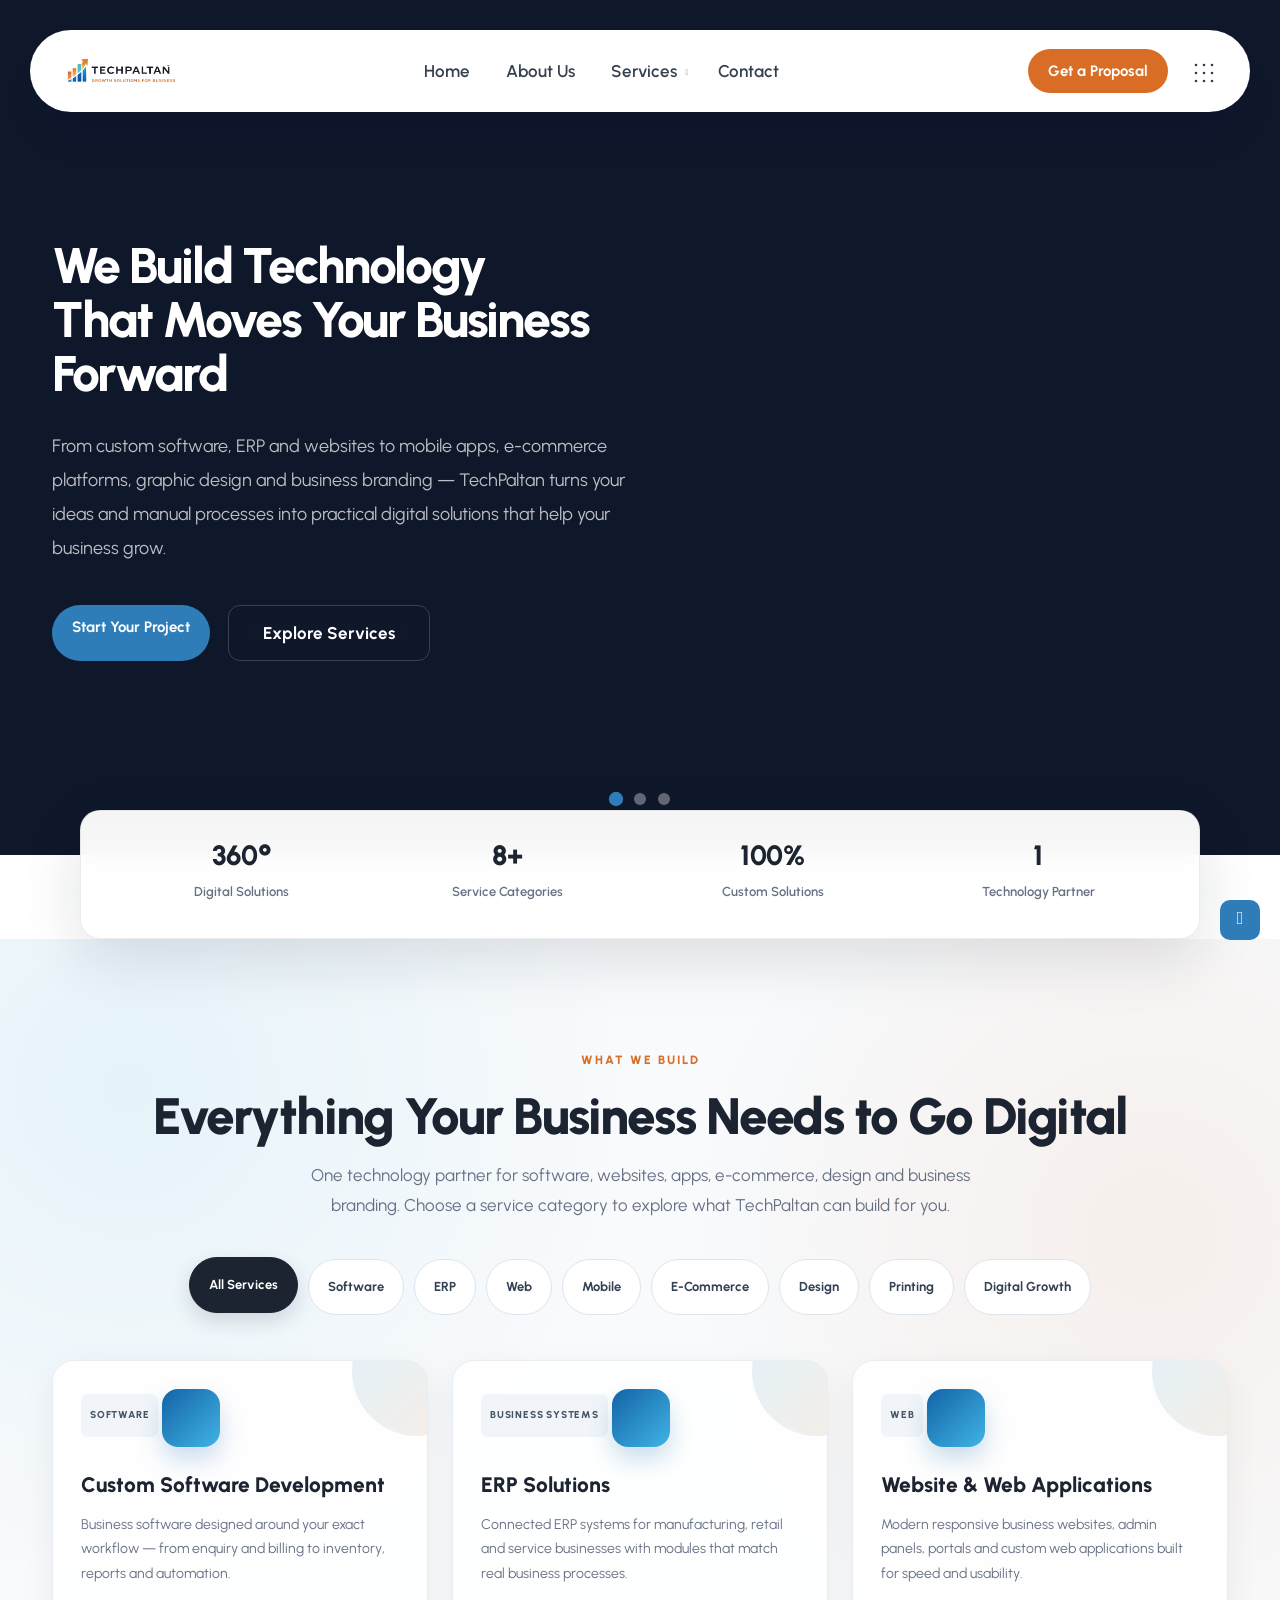
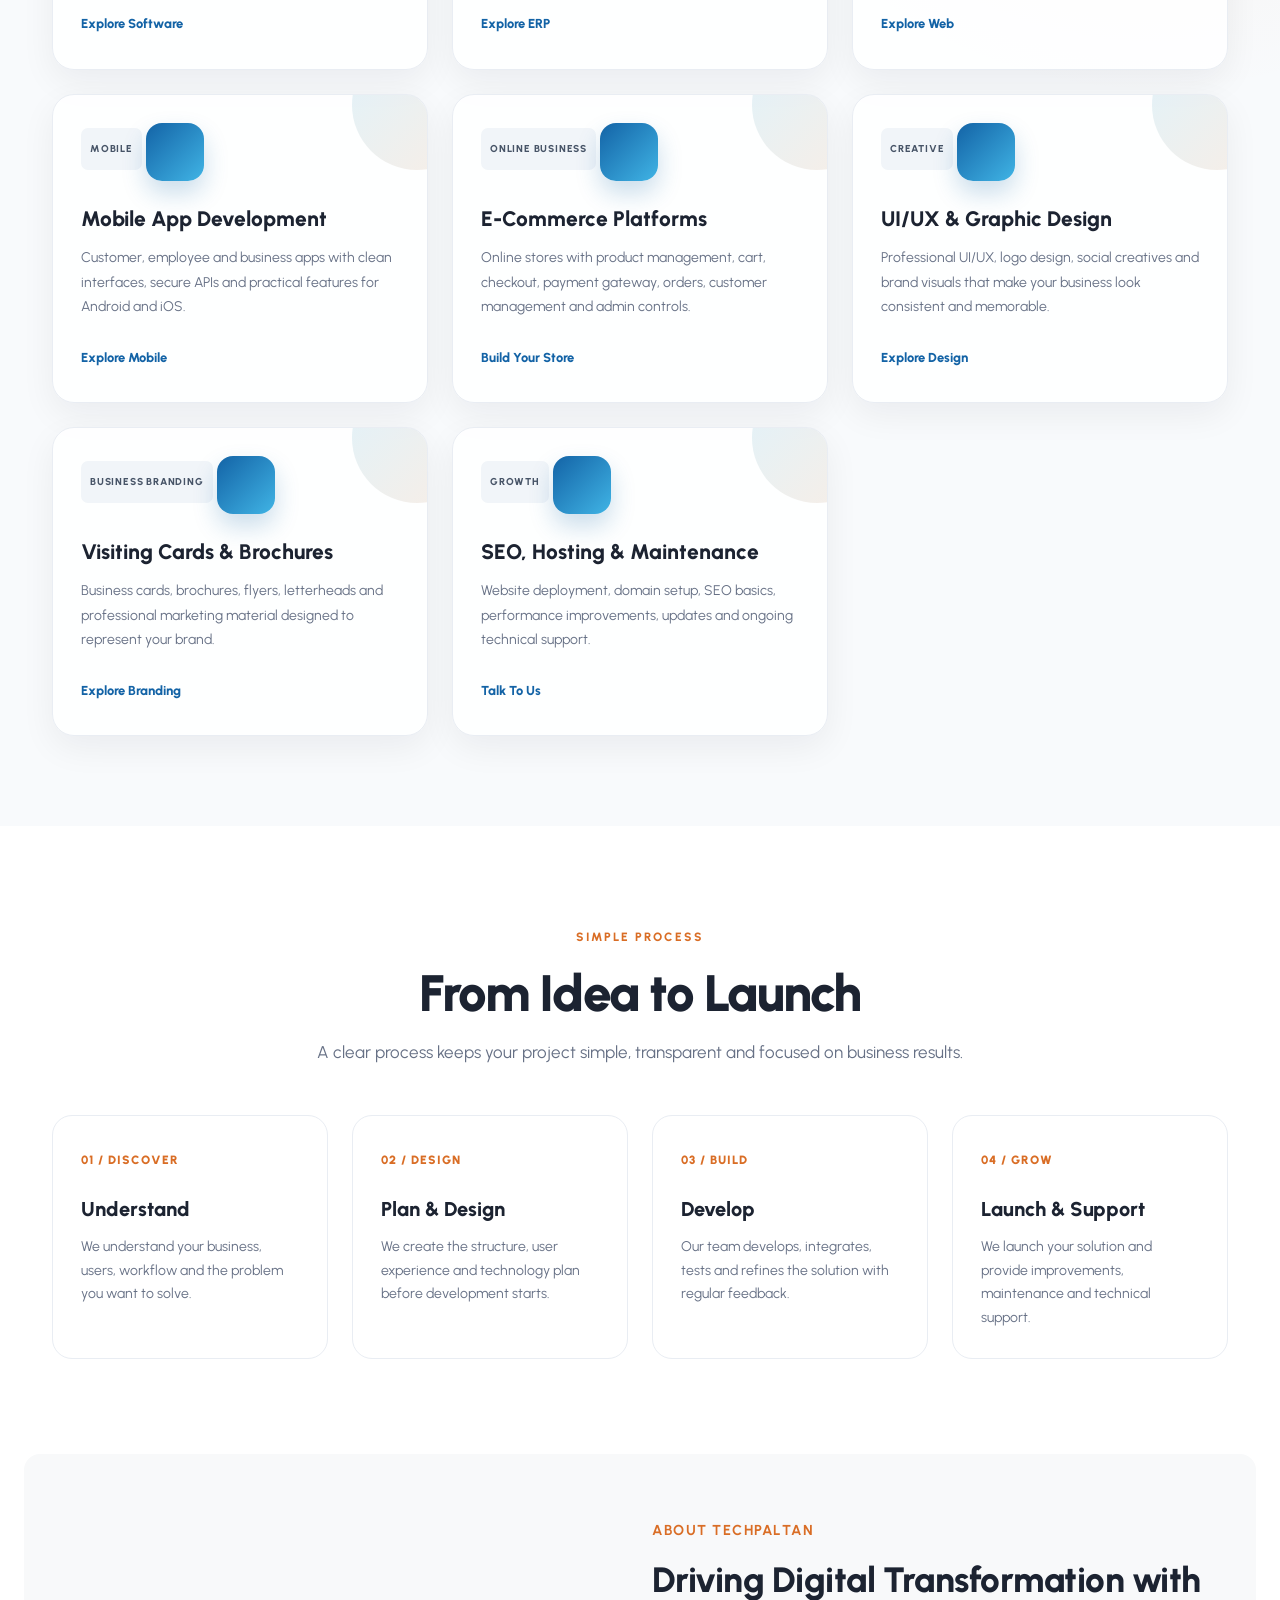
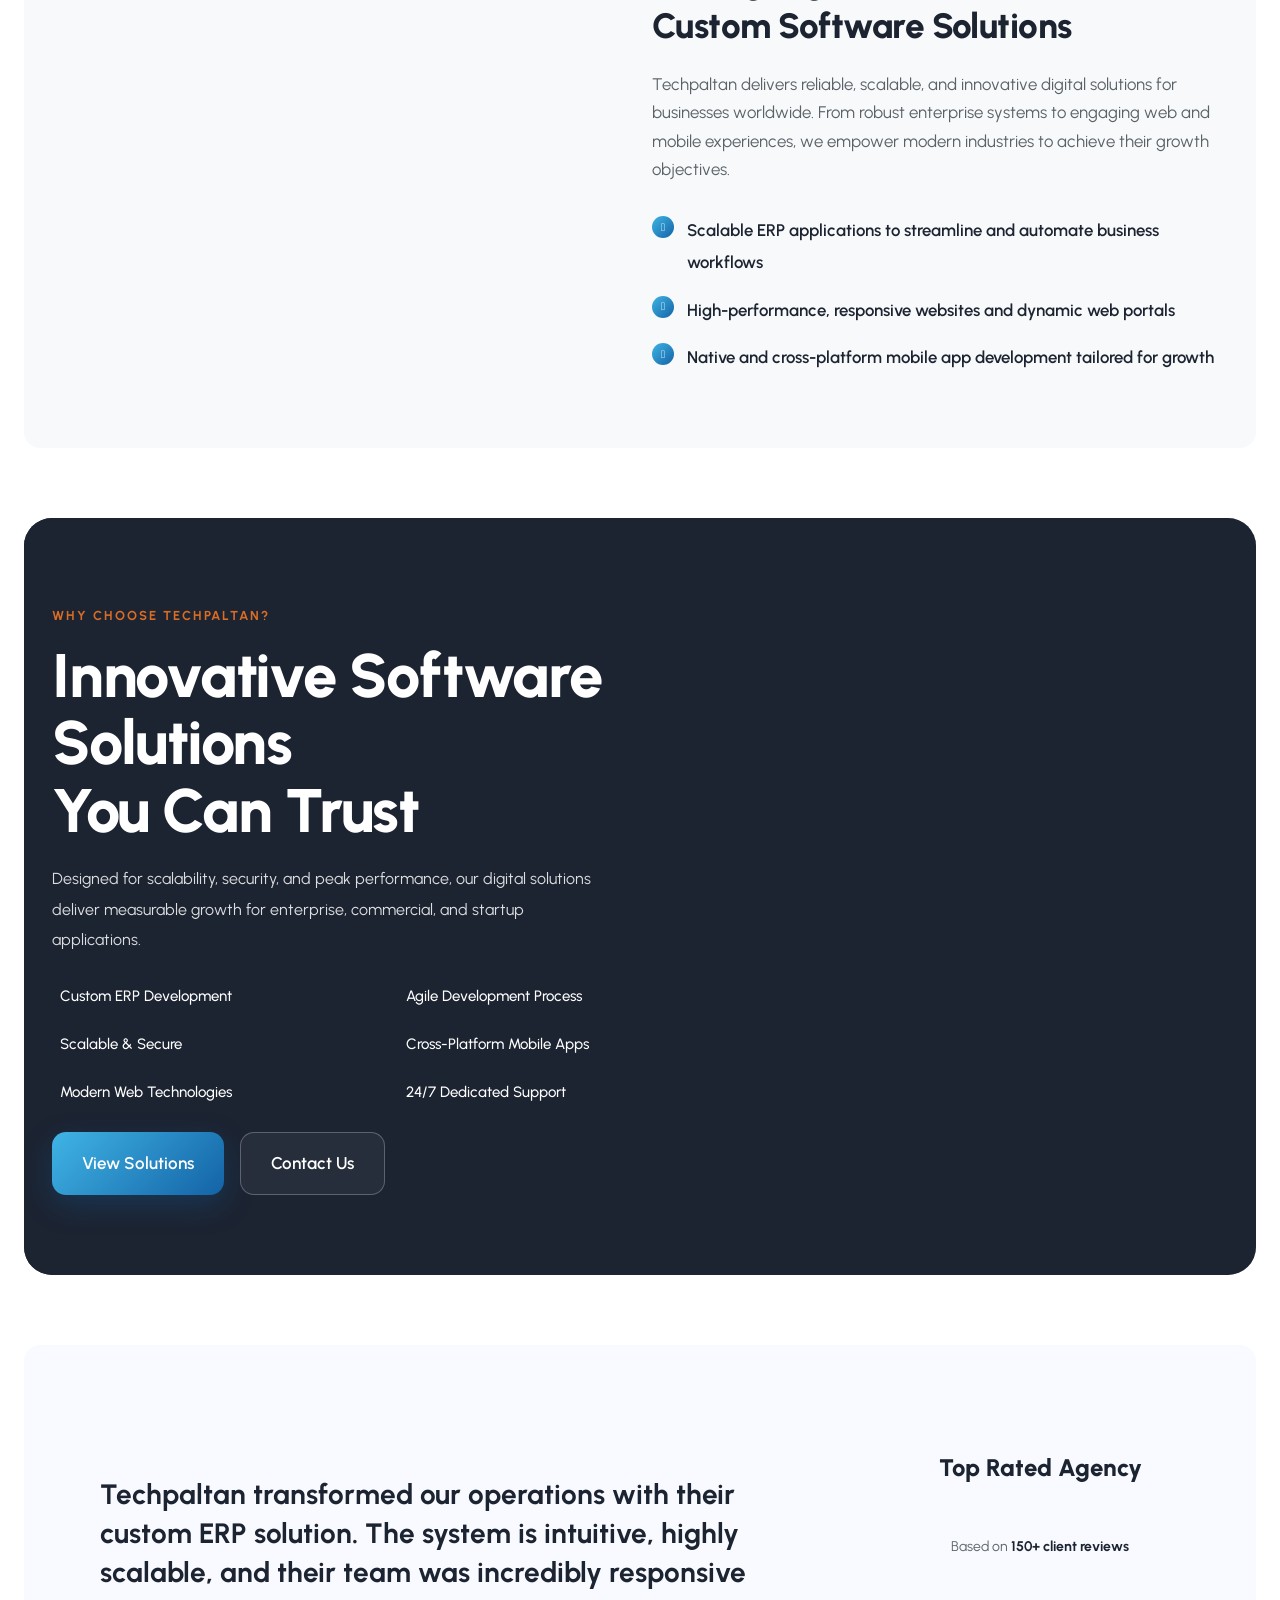
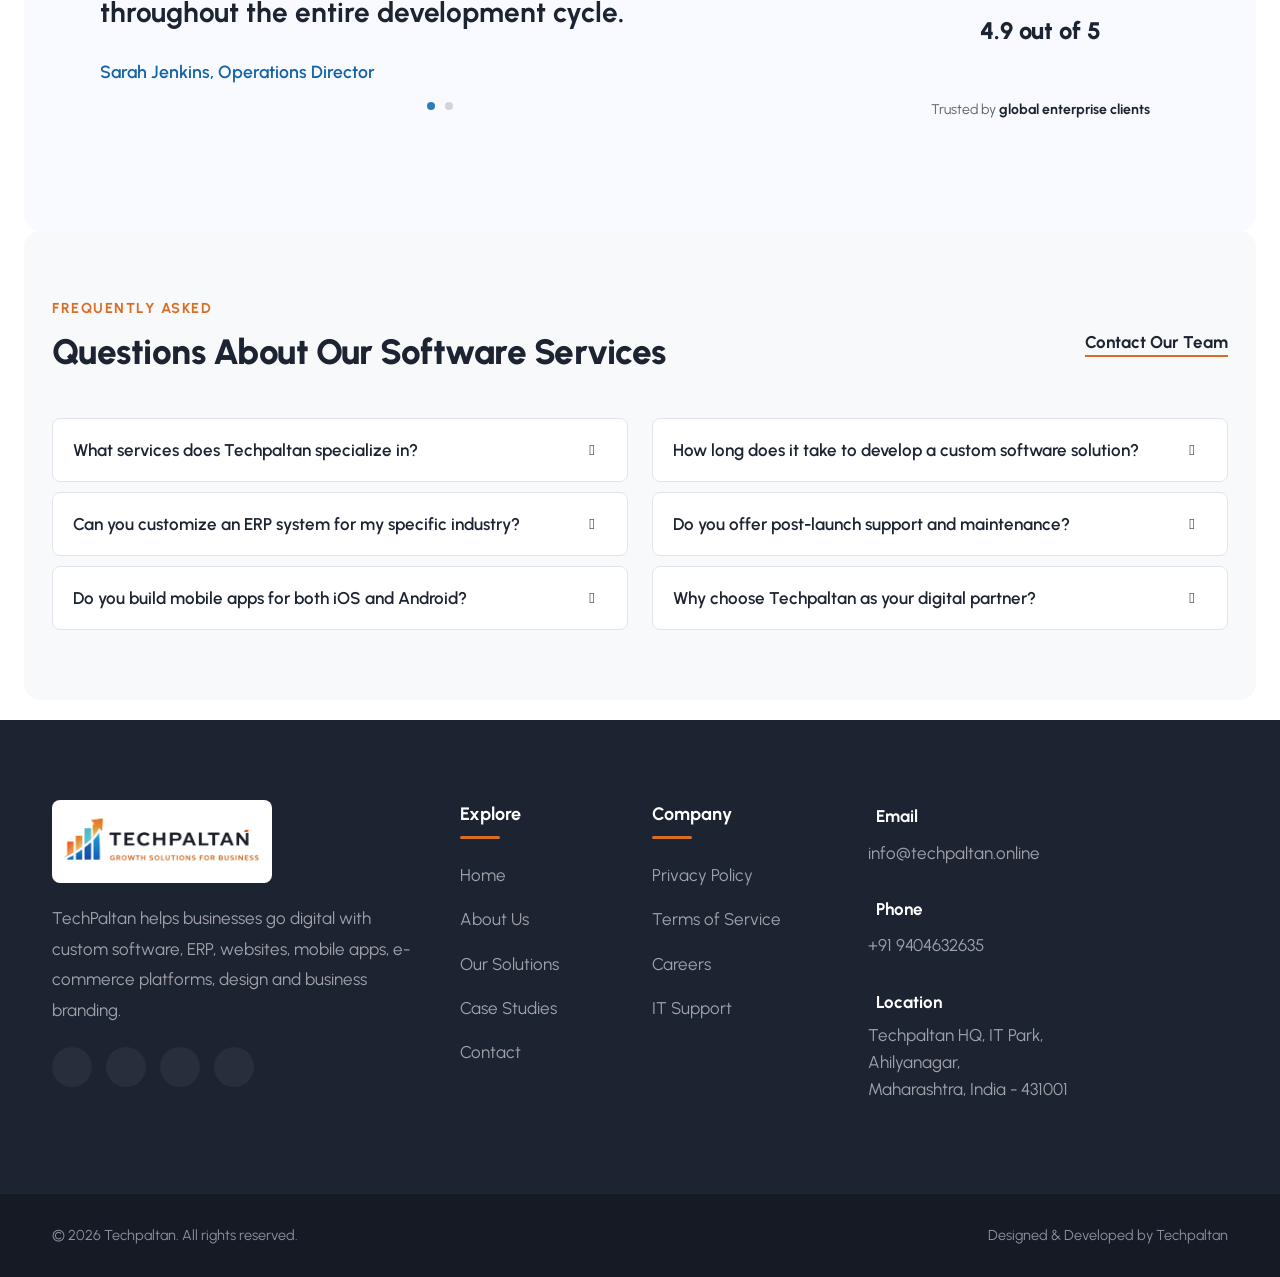
==== commit b6cbb7b9: "Revamp TechPaltan website layout and contentupdate Updated the HTML structure and content for the Te" ====
--- a/index.html
+++ b/index.html
@@ -2,7 +2,6 @@
 <html lang="en">
 
 
-<!-- Mirrored from madebydesignesia.com/themes/seoly/index.html by HTTrack Website Copier/3.x [XR&CO'2014], Sat, 23 May 2026 05:37:08 GMT -->
 
 <head>
     <title>Techpaltan - ERP | Application | Websites </title>
@@ -37,6 +36,256 @@
     <!-- color scheme -->
     <link id="colors" href="css/colors/scheme-01.css" rel="stylesheet" type="text/css">
 
+
+<style id="techpaltan-modern-home">
+    :root {
+        --tp-navy: #101828;
+        --tp-orange: #D96D25;
+        --tp-blue: #1363A6;
+        --tp-cyan: #40B4E5;
+        --tp-muted: #667085;
+        --tp-soft: #F6F8FC;
+    }
+
+    .tp-stats-strip {
+        position: relative;
+        z-index: 10;
+        margin: -45px auto 0;
+        max-width: 1120px;
+        padding: 22px 28px;
+        background: rgba(255,255,255,.96);
+        border: 1px solid rgba(16,24,40,.08);
+        border-radius: 20px;
+        box-shadow: 0 20px 60px rgba(16,24,40,.12);
+        backdrop-filter: blur(14px);
+    }
+
+    .tp-stat-item {
+        text-align: center;
+        padding: 8px 15px;
+        border-right: 1px solid #e8ecf2;
+    }
+    .tp-stat-item:last-child { border-right: 0; }
+    .tp-stat-number {
+        font-size: 28px;
+        line-height: 1;
+        font-weight: 800;
+        color: var(--tp-navy);
+        margin-bottom: 7px;
+    }
+    .tp-stat-label {
+        color: var(--tp-muted);
+        font-size: 13px;
+        font-weight: 600;
+    }
+
+    .tp-services-modern {
+        padding: 105px 0 90px;
+        background:
+            radial-gradient(circle at 10% 10%, rgba(64,180,229,.10), transparent 28%),
+            radial-gradient(circle at 90% 20%, rgba(217,109,37,.08), transparent 28%),
+            #f8fafc;
+    }
+
+    .tp-section-kicker {
+        color: var(--tp-orange);
+        text-transform: uppercase;
+        letter-spacing: 2px;
+        font-size: 12px;
+        font-weight: 800;
+        margin-bottom: 12px;
+    }
+
+    .tp-section-title {
+        color: var(--tp-navy);
+        font-size: clamp(34px, 4vw, 54px);
+        line-height: 1.08;
+        font-weight: 850;
+        letter-spacing: -1.5px;
+        margin-bottom: 16px;
+    }
+
+    .tp-section-desc {
+        max-width: 720px;
+        margin: 0 auto;
+        color: var(--tp-muted);
+        font-size: 17px;
+        line-height: 1.8;
+    }
+
+    .tp-category-filter {
+        display: flex;
+        justify-content: center;
+        flex-wrap: wrap;
+        gap: 10px;
+        margin: 38px 0 45px;
+    }
+
+    .tp-filter-btn {
+        border: 1px solid #dfe5ed;
+        background: #fff;
+        color: #344054;
+        border-radius: 999px;
+        padding: 11px 19px;
+        font-size: 13px;
+        font-weight: 700;
+        cursor: pointer;
+        transition: .25s ease;
+    }
+
+    .tp-filter-btn:hover,
+    .tp-filter-btn.active {
+        background: var(--tp-navy);
+        color: #fff;
+        border-color: var(--tp-navy);
+        transform: translateY(-2px);
+        box-shadow: 0 8px 20px rgba(16,24,40,.14);
+    }
+
+    .tp-service-card {
+        position: relative;
+        height: 100%;
+        padding: 28px;
+        border-radius: 22px;
+        background: rgba(255,255,255,.92);
+        border: 1px solid #e9edf3;
+        box-shadow: 0 12px 35px rgba(16,24,40,.06);
+        overflow: hidden;
+        transition: .35s cubic-bezier(.2,.8,.2,1);
+    }
+
+    .tp-service-card::after {
+        content: "";
+        position: absolute;
+        width: 130px;
+        height: 130px;
+        right: -55px;
+        top: -55px;
+        border-radius: 50%;
+        background: linear-gradient(135deg, rgba(64,180,229,.16), rgba(217,109,37,.12));
+        transition: .35s ease;
+    }
+
+    .tp-service-card:hover {
+        transform: translateY(-9px);
+        border-color: rgba(64,180,229,.38);
+        box-shadow: 0 22px 55px rgba(16,24,40,.12);
+    }
+
+    .tp-service-card:hover::after { transform: scale(1.5); }
+
+    .tp-service-icon {
+        width: 58px;
+        height: 58px;
+        display: inline-flex;
+        align-items: center;
+        justify-content: center;
+        border-radius: 16px;
+        color: #fff;
+        font-size: 23px;
+        background: linear-gradient(135deg, var(--tp-blue), var(--tp-cyan));
+        box-shadow: 0 12px 25px rgba(19,99,166,.22);
+        margin-bottom: 22px;
+    }
+
+    .tp-service-card:nth-child(2n) .tp-service-icon {
+        background: linear-gradient(135deg, #b9571c, var(--tp-orange));
+        box-shadow: 0 12px 25px rgba(217,109,37,.20);
+    }
+
+    .tp-service-card h3 {
+        color: var(--tp-navy);
+        font-size: 21px;
+        font-weight: 800;
+        margin-bottom: 12px;
+    }
+
+    .tp-service-card p {
+        color: var(--tp-muted);
+        font-size: 14px;
+        line-height: 1.75;
+        margin-bottom: 20px;
+    }
+
+    .tp-service-link {
+        display: inline-flex;
+        align-items: center;
+        gap: 8px;
+        color: var(--tp-blue);
+        font-size: 13px;
+        font-weight: 800;
+        text-decoration: none;
+    }
+
+    .tp-service-link:hover { color: var(--tp-orange); }
+
+    .tp-service-card.is-hidden {
+        display: none;
+    }
+
+    .tp-mini-tag {
+        display: inline-block;
+        padding: 5px 9px;
+        border-radius: 7px;
+        background: #f1f5f9;
+        color: #475467;
+        font-size: 10px;
+        font-weight: 800;
+        text-transform: uppercase;
+        letter-spacing: .8px;
+        margin-bottom: 14px;
+    }
+
+    .tp-process-section {
+        padding: 95px 0;
+        background: #fff;
+    }
+
+    .tp-process-card {
+        height: 100%;
+        padding: 28px;
+        border-radius: 20px;
+        background: #fff;
+        border: 1px solid #e9edf3;
+        transition: .3s ease;
+    }
+    .tp-process-card:hover {
+        transform: translateY(-6px);
+        box-shadow: 0 18px 45px rgba(16,24,40,.09);
+    }
+    .tp-process-no {
+        font-size: 12px;
+        font-weight: 900;
+        color: var(--tp-orange);
+        letter-spacing: 1px;
+        margin-bottom: 16px;
+    }
+    .tp-process-card h4 {
+        color: var(--tp-navy);
+        font-weight: 800;
+        margin-bottom: 10px;
+    }
+    .tp-process-card p {
+        color: var(--tp-muted);
+        line-height: 1.7;
+        font-size: 14px;
+        margin: 0;
+    }
+
+    @media (max-width: 991px) {
+        .tp-stat-item { border-right: 0; border-bottom: 1px solid #e8ecf2; }
+        .tp-stat-item:last-child { border-bottom: 0; }
+        .tp-stats-strip { margin: -25px 20px 0; }
+        .tp-services-modern { padding-top: 75px; }
+    }
+
+    @media (max-width: 576px) {
+        .tp-category-filter { justify-content: flex-start; overflow-x: auto; flex-wrap: nowrap; padding-bottom: 6px; }
+        .tp-filter-btn { flex: 0 0 auto; }
+        .tp-service-card { padding: 24px; }
+    }
+</style>
+
 </head>
 
 <body>
@@ -71,12 +320,16 @@
                                         <li><a class="menu-item" href="index.html">Home</a></li>
                                         <li><a class="menu-item" href="about.html">About Us</a></li>
                                         <li>
-                                            <a class="menu-item" href="solutions.html">Solutions</a>
+                                            <a class="menu-item" href="solutions.html">Services</a>
                                             <ul>
-                                                <li><a class="menu-item" href="solutions.html">All Solutions</a></li>
-                                                <li><a class="menu-item" href="solutions.html?category=erp">Custom ERP Systems</a></li>
-                                                <li><a class="menu-item" href="solutions.html?category=web">Web Applications</a></li>
+                                                <li><a class="menu-item" href="solutions.html">All Services</a></li>
+                                                <li><a class="menu-item" href="solutions.html?category=software">Software Development</a></li>
+                                                <li><a class="menu-item" href="solutions.html?category=erp">ERP Solutions</a></li>
+                                                <li><a class="menu-item" href="solutions.html?category=web">Web Development</a></li>
                                                 <li><a class="menu-item" href="solutions.html?category=mobile">Mobile Apps</a></li>
+                                                <li><a class="menu-item" href="solutions.html?category=ecommerce">E-Commerce</a></li>
+                                                <li><a class="menu-item" href="solutions.html?category=design">Design & Branding</a></li>
+                                                <li><a class="menu-item" href="solutions.html?category=printing">Printing & Business Design</a></li>
                                             </ul>
                                         </li>
                                         <li><a class="menu-item" href="contact.html">Contact</a></li>
@@ -123,23 +376,23 @@
                     <div class="hero-content">
 
                         <h1 class="hero-title">
-                            Empowering Businesses <br>
-                            Through Technology & Innovation
+                            We Build Technology <br>
+                            That Moves Your Business Forward
                         </h1>
 
                         <p class="hero-text">
-                            TechPaltan delivers cutting-edge technology solutions, digital transformation strategies,
-                            AI-powered innovations, and scalable business systems that help organizations grow faster,
-                            operate smarter, and achieve sustainable success.
+                            From custom software, ERP and websites to mobile apps, e-commerce platforms,
+                            graphic design and business branding — TechPaltan turns your ideas and manual processes
+                            into practical digital solutions that help your business grow.
                         </p>
 
                         <div class="hero-buttons">
                             <a href="contact.html" class="btn-main">
-                                Schedule Consultation
+                                Start Your Project
                             </a>
 
                             <a href="services.html" class="btn-outline">
-                                Explore Solutions
+                                Explore Services
                             </a>
                         </div>
 
@@ -241,6 +494,37 @@
     </div>
 
 </section>
+
+
+            <!-- TechPaltan Quick Stats -->
+            <section class="tp-stats-strip" aria-label="TechPaltan highlights">
+                <div class="row g-0 align-items-center">
+                    <div class="col-lg-3 col-6">
+                        <div class="tp-stat-item">
+                            <div class="tp-stat-number">360°</div>
+                            <div class="tp-stat-label">Digital Solutions</div>
+                        </div>
+                    </div>
+                    <div class="col-lg-3 col-6">
+                        <div class="tp-stat-item">
+                            <div class="tp-stat-number">8+</div>
+                            <div class="tp-stat-label">Service Categories</div>
+                        </div>
+                    </div>
+                    <div class="col-lg-3 col-6">
+                        <div class="tp-stat-item">
+                            <div class="tp-stat-number">100%</div>
+                            <div class="tp-stat-label">Custom Solutions</div>
+                        </div>
+                    </div>
+                    <div class="col-lg-3 col-6">
+                        <div class="tp-stat-item">
+                            <div class="tp-stat-number">1</div>
+                            <div class="tp-stat-label">Technology Partner</div>
+                        </div>
+                    </div>
+                </div>
+            </section>
 
             <style>
                 .kyrrox-slider-hero {
@@ -517,209 +801,183 @@
                 </div>
             </section> -->
 
-           <section style="background-color: #F8F9FA; padding: 80px 0;">
-    <!-- Embedded Custom Theme Styles -->
-    <style>
-        :root {
-            --tp-navy: #1C2331;
-            --tp-orange: #D96D25;
-            --tp-blue-light: #40B4E5;
-            --tp-blue-dark: #1363A6;
-            --tp-text-gray: #5a6268;
-        }
-
-        .subtitle-custom {
-            color: var(--tp-orange);
-            font-weight: 700;
-            text-transform: uppercase;
-            letter-spacing: 1.5px;
-            margin-bottom: 12px;
-            font-size: 0.9rem;
-        }
-
-        .heading-custom {
-            color: var(--tp-navy);
-            font-weight: 800;
-            font-size: 2.5rem;
-            line-height: 1.2;
-        }
-
-        .text-custom {
-            color: var(--tp-text-gray);
-            font-size: 1.05rem;
-            line-height: 1.7;
-        }
-
-        /* Techpaltan Card Styles */
-        .tp-card {
-            background: #ffffff;
-            border-radius: 16px;
-            padding: 30px;
-            height: 100%;
-            box-shadow: 0 8px 24px rgba(28, 35, 49, 0.06);
-            transition: all 0.4s cubic-bezier(0.165, 0.84, 0.44, 1);
-            position: relative;
-        }
-
-        .tp-card:hover {
-            transform: translateY(-8px);
-            box-shadow: 0 15px 35px rgba(217, 109, 37, 0.12);
-        }
-
-        /* Top Border Accents based on Logo Colors */
-        .tp-border-orange { border-top: 5px solid var(--tp-orange); }
-        .tp-border-lightblue { border-top: 5px solid var(--tp-blue-light); }
-        .tp-border-darkblue { border-top: 5px solid var(--tp-blue-dark); }
-
-        .tp-card h3 {
-            color: var(--tp-navy);
-            font-weight: 700;
-            font-size: 1.4rem;
-            margin: 20px 0 15px;
-        }
-
-        .tp-card p {
-            color: var(--tp-text-gray);
-            margin-bottom: 25px;
-            font-size: 0.95rem;
-        }
-
-        /* Image Container */
-        .tp-img-wrapper {
-            height: 220px;
-            overflow: hidden;
-            border-radius: 10px;
-            background: #f1f1f1;
-        }
-
-        .tp-img-wrapper img {
-            width: 100%;
-            height: 100%;
-            object-fit: cover;
-            transition: transform 0.6s ease;
-        }
-
-        .tp-card:hover .tp-img-wrapper img {
-            transform: scale(1.08);
-        }
-
-        /* Custom Button/Link */
-        .btn-plus-custom {
-            color: var(--tp-orange);
-            font-weight: 600;
-            text-decoration: none;
-            text-transform: uppercase;
-            font-size: 0.85rem;
-            letter-spacing: 0.5px;
-            display: inline-flex;
-            align-items: center;
-            transition: color 0.3s;
-        }
-
-        .btn-plus-custom i {
-            margin-right: 8px;
-            background: var(--tp-orange);
-            color: #fff;
-            width: 24px;
-            height: 24px;
-            display: inline-flex;
-            align-items: center;
-            justify-content: center;
-            border-radius: 50%;
-            font-size: 0.7rem;
-            transition: background 0.3s;
-        }
-
-        .btn-plus-custom:hover {
-            color: var(--tp-blue-dark);
-        }
-
-        .btn-plus-custom:hover i {
-            background: var(--tp-blue-dark);
-        }
-    </style>
-
+           
+<section class="tp-services-modern" id="services">
     <div class="container">
-
-        <!-- Heading Section -->
-        <div class="row g-4 align-items-end">
-            <div class="col-lg-5">
-                <div class="subtitle-custom wow fadeInUp">Techpaltan Core Services</div>
-                <h2 class="heading-custom mb-0 wow fadeInUp">
-                    Growth Solutions For Business
-                </h2>
-            </div>
-
-            <div class="col-lg-4 offset-lg-3">
-                <div class="spacer-single"></div>
-                <p class="text-custom wow fadeInUp">
-                    Empower your business with our cutting-edge digital solutions. We specialize in robust enterprise systems, high-performance websites, and seamless mobile experiences.
-                </p>
-            </div>
+        <div class="text-center">
+            <div class="tp-section-kicker">What We Build</div>
+            <h2 class="tp-section-title">Everything Your Business Needs to Go Digital</h2>
+            <p class="tp-section-desc">
+                One technology partner for software, websites, apps, e-commerce, design and business branding.
+                Choose a service category to explore what TechPaltan can build for you.
+            </p>
         </div>
 
-        <div class="spacer-single" style="margin-top: 40px; margin-bottom: 40px;"></div>
-
-        <!-- Product Cards -->
-        <div class="row g-4">
-
-            <!-- Product 1: ERP Applications (Orange Accent) -->
-            <div class="col-lg-4 wow fadeInRight" data-wow-delay=".2s">
-                <div class="tp-card tp-border-orange">
-                    <div class="tp-img-wrapper">
-                        <!-- Unsplash realistic business dashboard image -->
-                        <img src="https://images.unsplash.com/photo-1460925895917-afdab827c52f?ixlib=rb-4.0.3&auto=format&fit=crop&w=800&q=80" alt="ERP Dashboard Software">
-                    </div>
-                    <h3>ERP Applications</h3>
-                    <p>
-                        Scalable Enterprise Resource Planning solutions designed to automate workflows, manage production, and streamline operations into one centralized platform.
-                    </p>
-                    <a class="btn-plus-custom" href="erp-details.html">
-                        <i class="fa fa-plus"></i>
-                        <span>Explore ERP</span>
-                    </a>
-                </div>
-            </div>
-
-            <!-- Product 2: Websites (Light Blue Accent) -->
-            <div class="col-lg-4 wow fadeInRight" data-wow-delay=".4s">
-                <div class="tp-card tp-border-lightblue">
-                    <div class="tp-img-wrapper">
-                        <!-- Unsplash realistic web development image -->
-                        <img src="https://images.unsplash.com/photo-1498050108023-c5249f4df085?ixlib=rb-4.0.3&auto=format&fit=crop&w=800&q=80" alt="Website Development">
-                    </div>
-                    <h3>Websites & Portals</h3>
-                    <p>
-                        High-performance, responsive websites and dynamic web portals built with modern aesthetics to elevate your brand and drive online engagement.
-                    </p>
-                    <a class="btn-plus-custom" href="web-details.html">
-                        <i class="fa fa-plus"></i>
-                        <span>Explore Web</span>
-                    </a>
-                </div>
-            </div>
-
-            <!-- Product 3: Mobile Apps (Dark Blue Accent) -->
-            <div class="col-lg-4 wow fadeInRight" data-wow-delay=".6s">
-                <div class="tp-card tp-border-darkblue">
-                    <div class="tp-img-wrapper">
-                        <!-- Unsplash realistic mobile app image -->
-                        <img src="https://images.unsplash.com/photo-1512941937669-90a1b58e7e9c?ixlib=rb-4.0.3&auto=format&fit=crop&w=800&q=80" alt="Mobile Applications">
-                    </div>
-                    <h3>Mobile Applications</h3>
-                    <p>
-                        Feature-rich, native and cross-platform mobile applications designed to deliver seamless, intuitive user experiences across all iOS and Android devices.
-                    </p>
-                    <a class="btn-plus-custom" href="mobile-details.html">
-                        <i class="fa fa-plus"></i>
-                        <span>Explore Mobile</span>
-                    </a>
+        <div class="tp-category-filter" role="tablist" aria-label="Service categories">
+            <button class="tp-filter-btn active" data-filter="all">All Services</button>
+            <button class="tp-filter-btn" data-filter="software">Software</button>
+            <button class="tp-filter-btn" data-filter="erp">ERP</button>
+            <button class="tp-filter-btn" data-filter="web">Web</button>
+            <button class="tp-filter-btn" data-filter="mobile">Mobile</button>
+            <button class="tp-filter-btn" data-filter="ecommerce">E-Commerce</button>
+            <button class="tp-filter-btn" data-filter="design">Design</button>
+            <button class="tp-filter-btn" data-filter="printing">Printing</button>
+            <button class="tp-filter-btn" data-filter="growth">Digital Growth</button>
+        </div>
+
+        <div class="row g-4" id="tpServiceGrid">
+
+            <div class="col-lg-4 col-md-6 tp-service-item" data-category="software">
+                <div class="tp-service-card">
+                    <span class="tp-mini-tag">Software</span>
+                    <div class="tp-service-icon"><i class="fa fa-code"></i></div>
+                    <h3>Custom Software Development</h3>
+                    <p>Business software designed around your exact workflow — from enquiry and billing to inventory, reports and automation.</p>
+                    <a href="solutions.html?category=software" class="tp-service-link">Explore Software <i class="fa fa-arrow-right"></i></a>
+                </div>
+            </div>
+
+            <div class="col-lg-4 col-md-6 tp-service-item" data-category="erp">
+                <div class="tp-service-card">
+                    <span class="tp-mini-tag">Business Systems</span>
+                    <div class="tp-service-icon"><i class="fa fa-cubes"></i></div>
+                    <h3>ERP Solutions</h3>
+                    <p>Connected ERP systems for manufacturing, retail and service businesses with modules that match real business processes.</p>
+                    <a href="solutions.html?category=erp" class="tp-service-link">Explore ERP <i class="fa fa-arrow-right"></i></a>
+                </div>
+            </div>
+
+            <div class="col-lg-4 col-md-6 tp-service-item" data-category="web">
+                <div class="tp-service-card">
+                    <span class="tp-mini-tag">Web</span>
+                    <div class="tp-service-icon"><i class="fa fa-globe"></i></div>
+                    <h3>Website & Web Applications</h3>
+                    <p>Modern responsive business websites, admin panels, portals and custom web applications built for speed and usability.</p>
+                    <a href="solutions.html?category=web" class="tp-service-link">Explore Web <i class="fa fa-arrow-right"></i></a>
+                </div>
+            </div>
+
+            <div class="col-lg-4 col-md-6 tp-service-item" data-category="mobile">
+                <div class="tp-service-card">
+                    <span class="tp-mini-tag">Mobile</span>
+                    <div class="tp-service-icon"><i class="fa fa-mobile"></i></div>
+                    <h3>Mobile App Development</h3>
+                    <p>Customer, employee and business apps with clean interfaces, secure APIs and practical features for Android and iOS.</p>
+                    <a href="solutions.html?category=mobile" class="tp-service-link">Explore Mobile <i class="fa fa-arrow-right"></i></a>
+                </div>
+            </div>
+
+            <div class="col-lg-4 col-md-6 tp-service-item" data-category="ecommerce">
+                <div class="tp-service-card">
+                    <span class="tp-mini-tag">Online Business</span>
+                    <div class="tp-service-icon"><i class="fa fa-shopping-cart"></i></div>
+                    <h3>E-Commerce Platforms</h3>
+                    <p>Online stores with product management, cart, checkout, payment gateway, orders, customer management and admin controls.</p>
+                    <a href="solutions.html?category=ecommerce" class="tp-service-link">Build Your Store <i class="fa fa-arrow-right"></i></a>
+                </div>
+            </div>
+
+            <div class="col-lg-4 col-md-6 tp-service-item" data-category="design">
+                <div class="tp-service-card">
+                    <span class="tp-mini-tag">Creative</span>
+                    <div class="tp-service-icon"><i class="fa fa-paint-brush"></i></div>
+                    <h3>UI/UX & Graphic Design</h3>
+                    <p>Professional UI/UX, logo design, social creatives and brand visuals that make your business look consistent and memorable.</p>
+                    <a href="solutions.html?category=design" class="tp-service-link">Explore Design <i class="fa fa-arrow-right"></i></a>
+                </div>
+            </div>
+
+            <div class="col-lg-4 col-md-6 tp-service-item" data-category="printing">
+                <div class="tp-service-card">
+                    <span class="tp-mini-tag">Business Branding</span>
+                    <div class="tp-service-icon"><i class="fa fa-id-card"></i></div>
+                    <h3>Visiting Cards & Brochures</h3>
+                    <p>Business cards, brochures, flyers, letterheads and professional marketing material designed to represent your brand.</p>
+                    <a href="solutions.html?category=printing" class="tp-service-link">Explore Branding <i class="fa fa-arrow-right"></i></a>
+                </div>
+            </div>
+
+            <div class="col-lg-4 col-md-6 tp-service-item" data-category="growth">
+                <div class="tp-service-card">
+                    <span class="tp-mini-tag">Growth</span>
+                    <div class="tp-service-icon"><i class="fa fa-line-chart"></i></div>
+                    <h3>SEO, Hosting & Maintenance</h3>
+                    <p>Website deployment, domain setup, SEO basics, performance improvements, updates and ongoing technical support.</p>
+                    <a href="contact.html" class="tp-service-link">Talk To Us <i class="fa fa-arrow-right"></i></a>
                 </div>
             </div>
 
         </div>
     </div>
 </section>
+
+<!-- How TechPaltan Works -->
+<section class="tp-process-section">
+    <div class="container">
+        <div class="text-center mb-5">
+            <div class="tp-section-kicker">Simple Process</div>
+            <h2 class="tp-section-title">From Idea to Launch</h2>
+            <p class="tp-section-desc">A clear process keeps your project simple, transparent and focused on business results.</p>
+        </div>
+
+        <div class="row g-4">
+            <div class="col-lg-3 col-md-6">
+                <div class="tp-process-card">
+                    <div class="tp-process-no">01 / DISCOVER</div>
+                    <h4>Understand</h4>
+                    <p>We understand your business, users, workflow and the problem you want to solve.</p>
+                </div>
+            </div>
+            <div class="col-lg-3 col-md-6">
+                <div class="tp-process-card">
+                    <div class="tp-process-no">02 / DESIGN</div>
+                    <h4>Plan & Design</h4>
+                    <p>We create the structure, user experience and technology plan before development starts.</p>
+                </div>
+            </div>
+            <div class="col-lg-3 col-md-6">
+                <div class="tp-process-card">
+                    <div class="tp-process-no">03 / BUILD</div>
+                    <h4>Develop</h4>
+                    <p>Our team develops, integrates, tests and refines the solution with regular feedback.</p>
+                </div>
+            </div>
+            <div class="col-lg-3 col-md-6">
+                <div class="tp-process-card">
+                    <div class="tp-process-no">04 / GROW</div>
+                    <h4>Launch & Support</h4>
+                    <p>We launch your solution and provide improvements, maintenance and technical support.</p>
+                </div>
+            </div>
+        </div>
+    </div>
+</section>
+
+<script>
+(function () {
+    const buttons = document.querySelectorAll('.tp-filter-btn');
+    const cards = document.querySelectorAll('.tp-service-item');
+
+    buttons.forEach(button => {
+        button.addEventListener('click', function () {
+            const filter = this.getAttribute('data-filter');
+
+            buttons.forEach(btn => btn.classList.remove('active'));
+            this.classList.add('active');
+
+            cards.forEach(card => {
+                const category = card.getAttribute('data-category');
+                if (filter === 'all' || category === filter) {
+                    card.classList.remove('is-hidden');
+                } else {
+                    card.classList.add('is-hidden');
+                }
+            });
+        });
+    });
+})();
+</script>
+
 <section class="overflow-hidden rounded-1 mx-4" style="background-color: #f8f9fa; padding: 60px 0;">
     
     <!-- Embedded Styles for the About Section Theme -->
@@ -1652,7 +1910,7 @@
                 <div class="spacer-20" style="height: 20px;"></div>
 
                 <p>
-                    Empowering businesses with custom software solutions, scalable ERP systems, and high-performance mobile and web applications tailored for modern digital growth.
+                    TechPaltan helps businesses go digital with custom software, ERP, websites, mobile apps, e-commerce platforms, design and business branding.
                 </p>
 
                 <div class="tp-social-icons mb-sm-30">
@@ -1840,6 +2098,5 @@
 </body>
 
 
-<!-- Mirrored from madebydesignesia.com/themes/seoly/index.html by HTTrack Website Copier/3.x [XR&CO'2014], Sat, 23 May 2026 05:37:12 GMT -->
 
 </html>
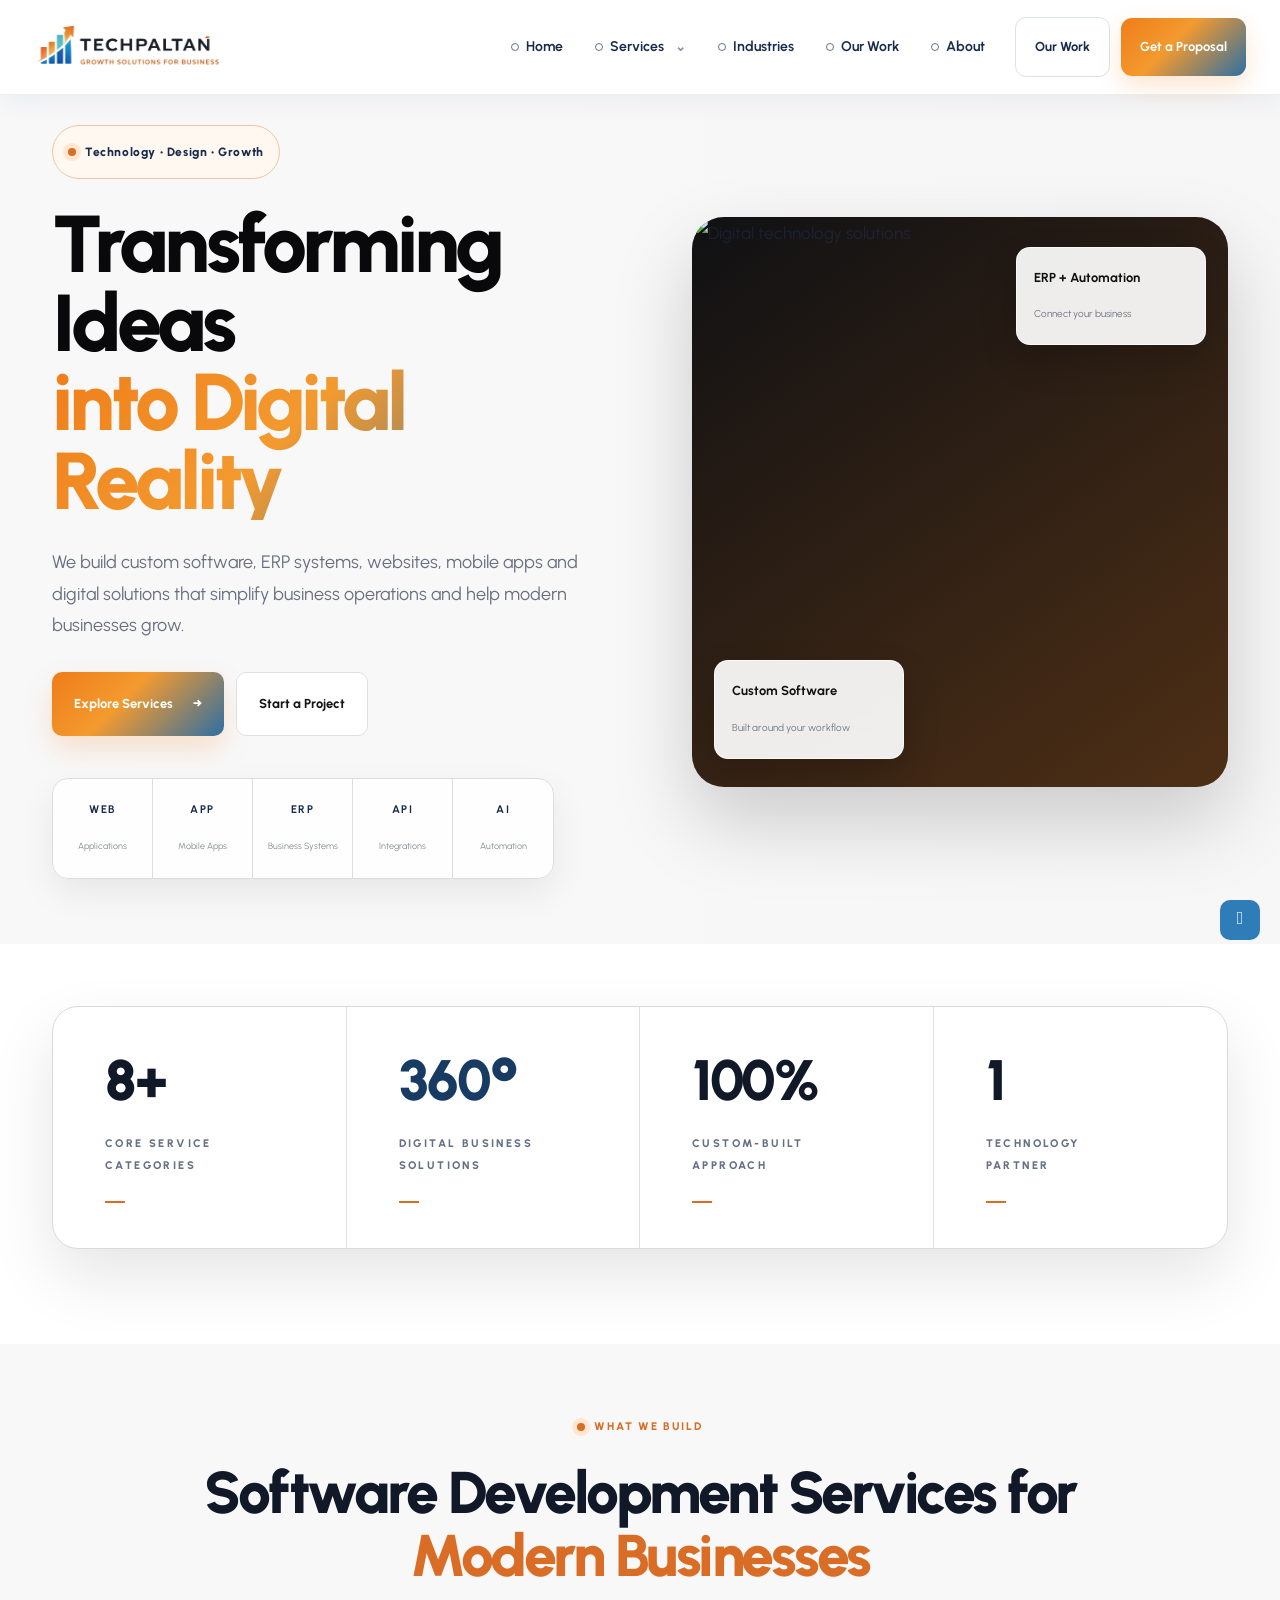
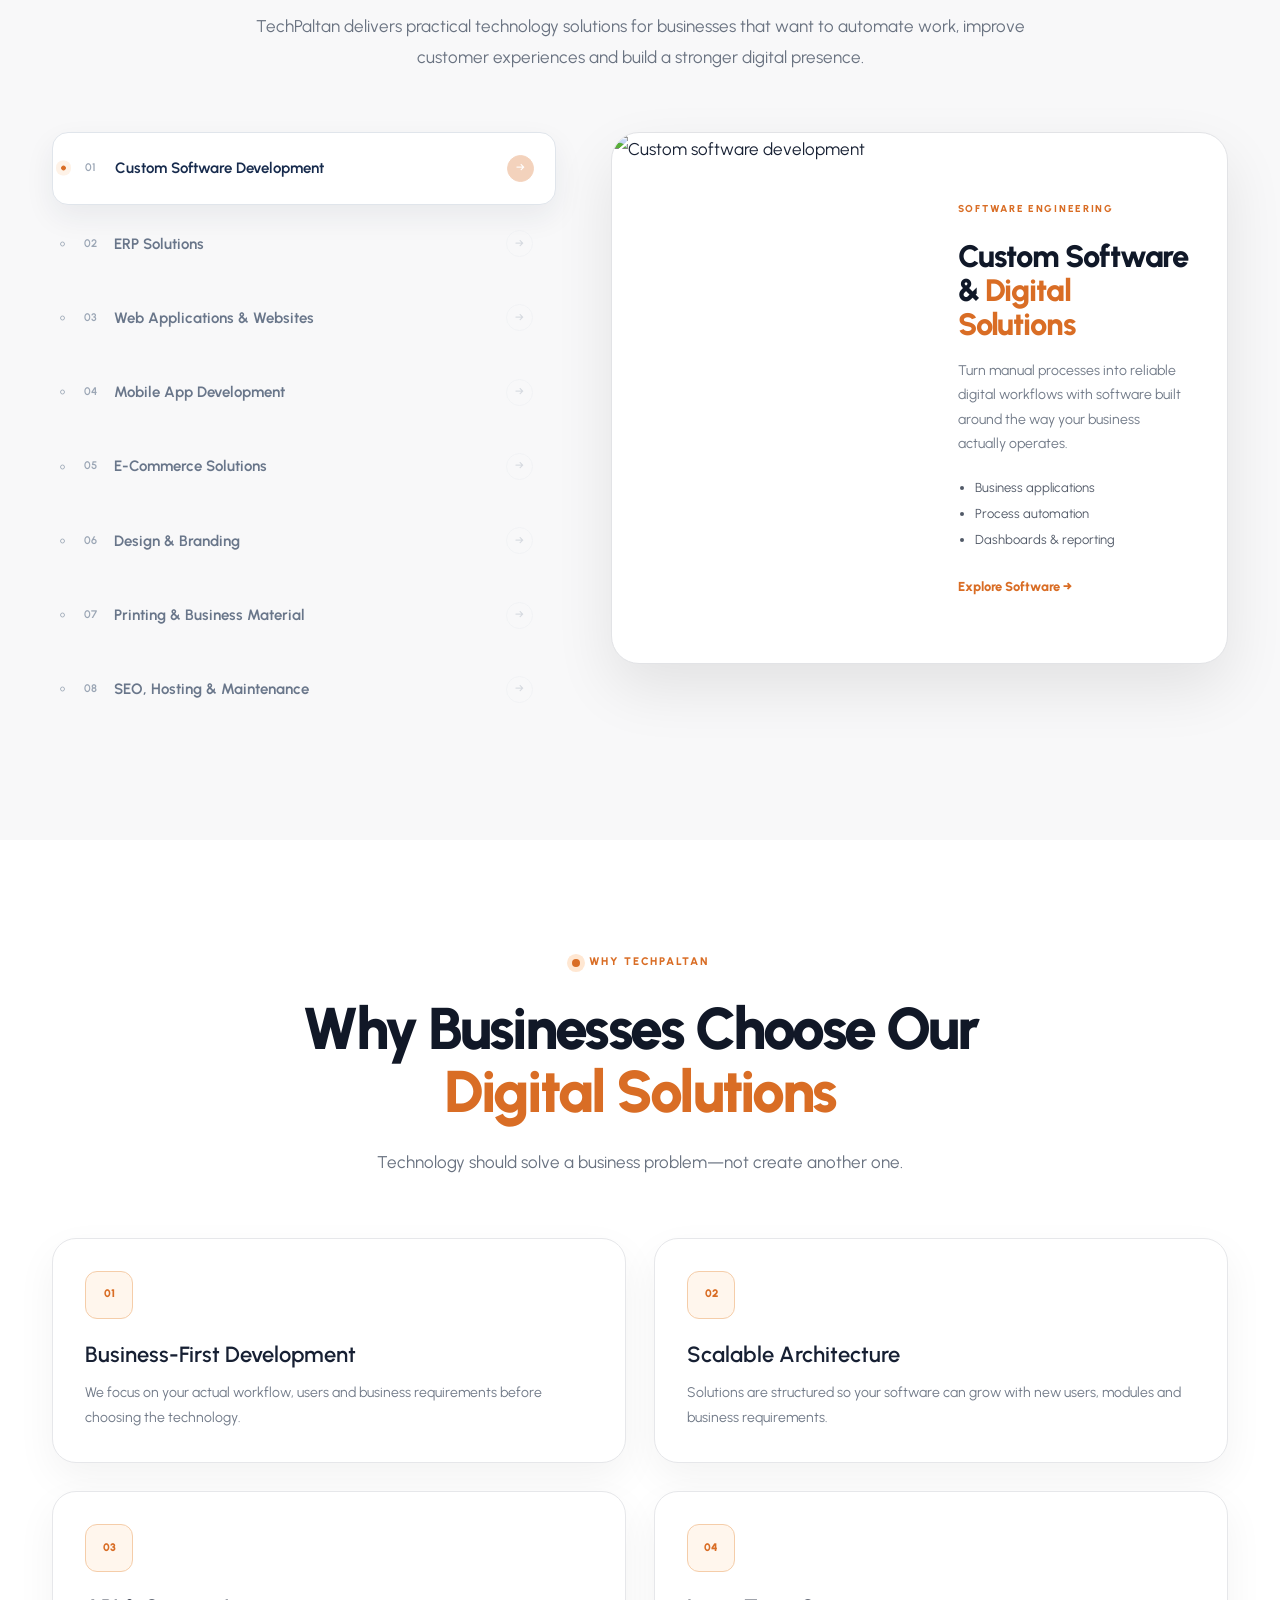
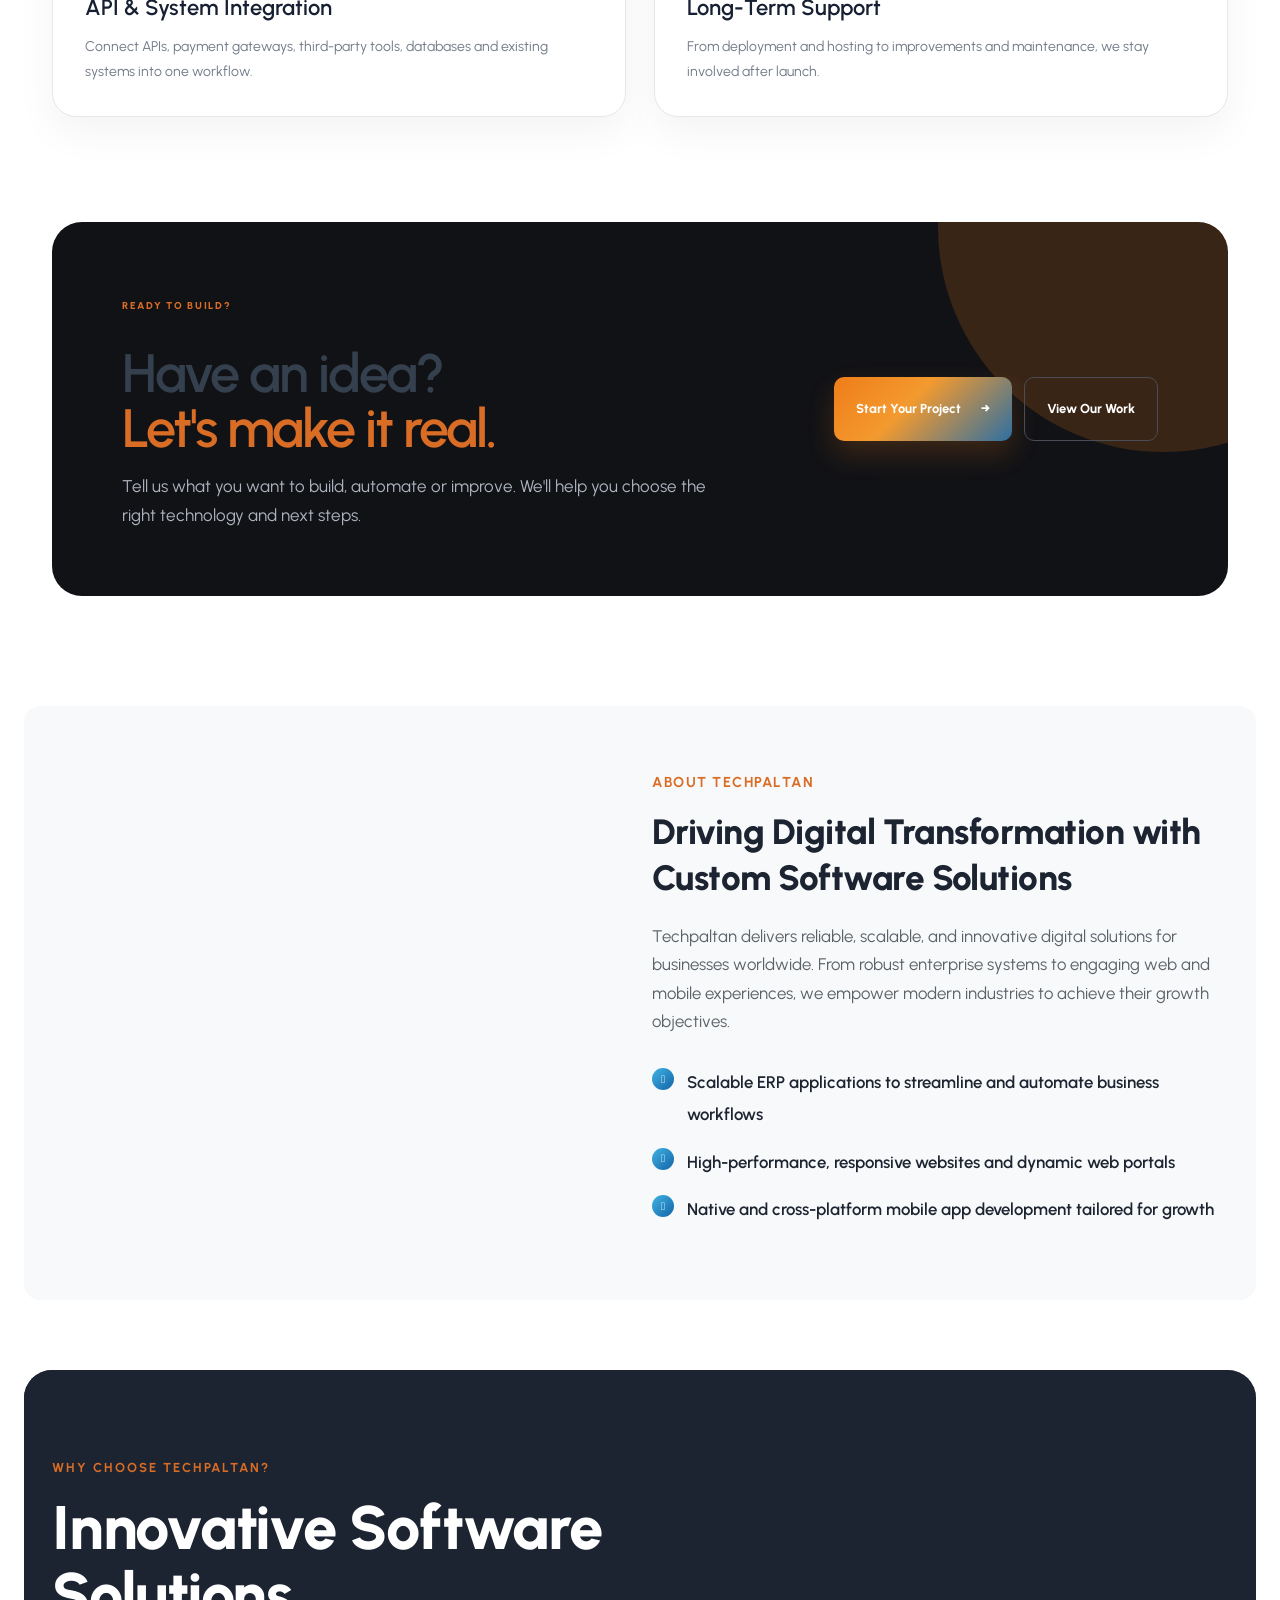
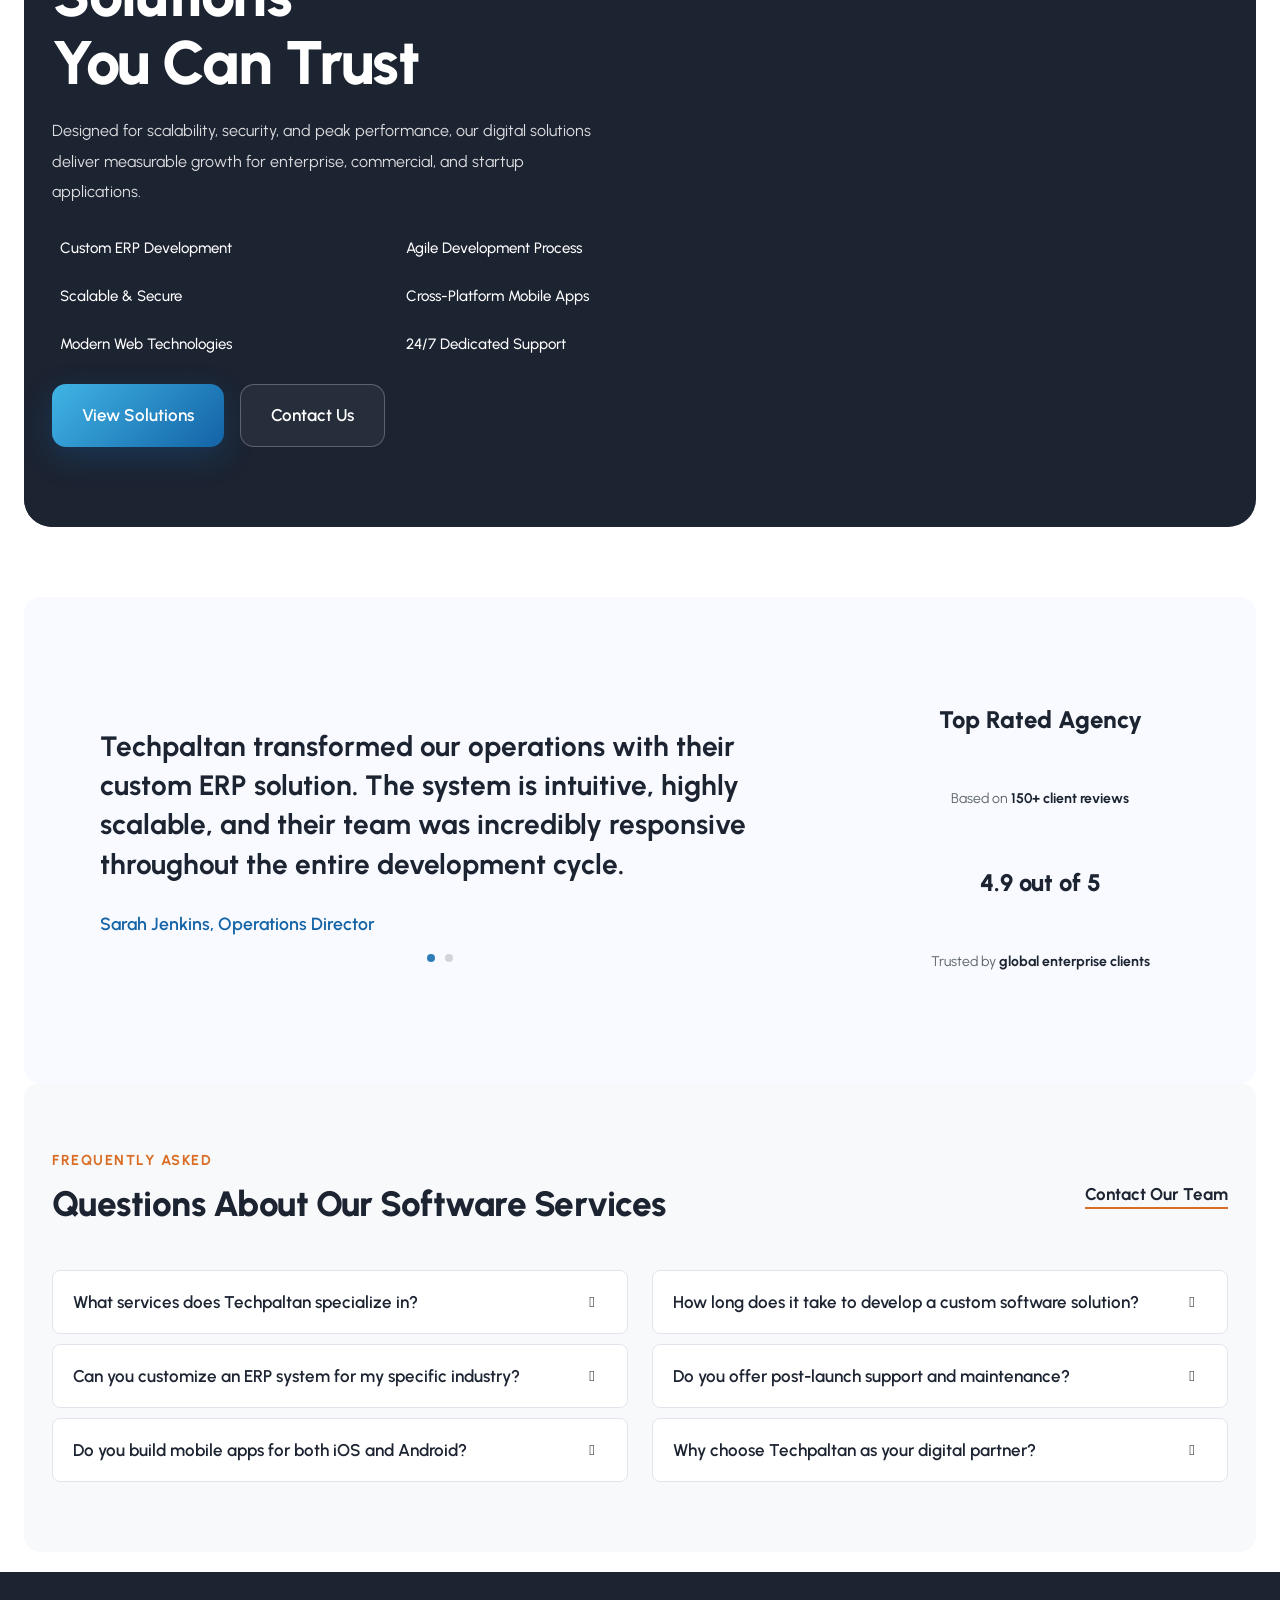
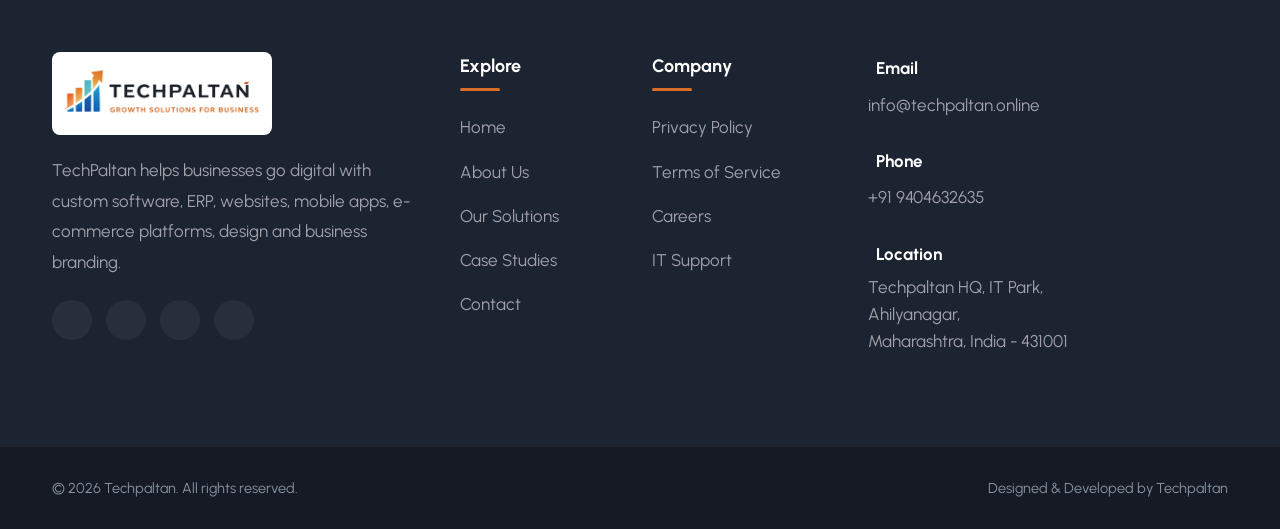
==== commit 1b45b785: "Update index.html" ====
--- a/index.html
+++ b/index.html
@@ -286,6 +286,539 @@
     }
 </style>
 
+
+<style id="tp-reference-design">
+    :root{
+        --tp-orange:#ef7d19;
+        --tp-orange-dark:#d9650b;
+        --tp-blue:#172b4d;
+        --tp-blue-light:#2d6fa3;
+        --tp-black:#0d0d10;
+        --tp-ink:#172033;
+        --tp-gray:#667085;
+        --tp-line:#e4e8ee;
+        --tp-bg:#f7f9fc;
+        --tp-gradient:linear-gradient(135deg,#ef7d19 0%,#f39a2f 42%,#2d6fa3 100%);
+    }
+
+    body{background:#fff;color:var(--tp-ink);}
+    .tp-modern-header{
+        position:absolute;top:0;left:0;right:0;z-index:100;
+        background:rgba(255,255,255,.90);
+        backdrop-filter:blur(18px);
+        border-bottom:1px solid rgba(20,20,25,.07);
+    }
+    .tp-nav-wrap{
+        max-width:1420px;margin:auto;padding:17px 34px;
+        display:flex;align-items:center;justify-content:space-between;gap:28px;
+    }
+    .tp-brand img{width:175px;max-height:52px;object-fit:contain;background:#fff;border-radius:5px;padding:3px;}
+    .tp-nav{display:flex;align-items:center;gap:31px;margin-left:auto;}
+    .tp-nav>a,.tp-nav-dropdown>a{
+        color:#17171a;text-decoration:none;font-size:16px;font-weight:500;
+        white-space:nowrap;
+    }
+    .tp-nav>a:hover,.tp-nav-dropdown>a:hover{color:var(--tp-orange);}
+    .tp-nav-dropdown{position:relative;}
+    .tp-nav-dropdown>a span{font-size:15px;margin-left:4px;}
+    .tp-dropdown-menu{
+        position:absolute;top:34px;left:-15px;width:245px;padding:10px;
+        background:#fff;border:1px solid var(--tp-line);border-radius:12px;
+        box-shadow:0 20px 50px rgba(0,0,0,.12);opacity:0;visibility:hidden;
+        transform:translateY(8px);transition:.2s;
+    }
+    .tp-nav-dropdown:hover .tp-dropdown-menu{opacity:1;visibility:visible;transform:none;}
+    .tp-dropdown-menu a{display:block;padding:11px 13px;color:#343434;text-decoration:none;border-radius:8px;font-size:13px;}
+    .tp-dropdown-menu a:hover{background:#fff5eb;color:var(--tp-orange);}
+    .tp-header-actions{display:flex;align-items:center;gap:11px;}
+    .tp-header-outline,.tp-header-cta{
+        display:inline-flex;align-items:center;justify-content:center;
+        padding:13px 19px;border-radius:11px;text-decoration:none;font-weight:700;font-size:13px;
+    }
+    .tp-header-outline{border:1px solid #ddd;color:#222;background:#fff;}
+    .tp-header-cta{background:var(--tp-orange);color:#fff;box-shadow:0 10px 24px rgba(239,125,25,.20);}
+    .tp-header-cta:hover{background:var(--tp-orange-dark);color:#fff;}
+    .tp-mobile-toggle{display:none;border:0;background:none;font-size:24px;}
+
+    .tp-meg-hero{
+        position:relative;min-height:760px;display:flex;align-items:center;
+        overflow:hidden;background:#f5f5f6;padding:125px 0 65px;
+    }
+    .tp-hero-bg{position:absolute;inset:0;background-image:url('images/tech-bg-1.jpg');background-size:cover;background-position:center;opacity:.15;filter:saturate(.7);}
+    .tp-hero-overlay{position:absolute;inset:0;background:linear-gradient(90deg,#f8f8f9 0%,rgba(248,248,249,.97) 42%,rgba(248,248,249,.45) 100%);}
+    .tp-hero-grid{position:relative;z-index:2;display:grid;grid-template-columns:1.03fr .97fr;gap:70px;align-items:center;}
+    .tp-pill,.tp-red-kicker,.tp-mini-red{
+        display:inline-flex;align-items:center;gap:9px;text-transform:uppercase;
+        letter-spacing:1.7px;font-size:11px;font-weight:800;color:var(--tp-orange);
+    }
+    .tp-pill{padding:10px 15px;border:1px solid #ffb9bf;background:#fff6ee;border-radius:999px;letter-spacing:.6px;text-transform:none;color:#262626;font-size:12px;}
+    .tp-pill-dot{width:8px;height:8px;background:var(--tp-orange);border-radius:50%;box-shadow:0 0 0 5px #ffe1c7;}
+    .tp-hero-copy h1{font-size:clamp(52px,6.3vw,88px);line-height:.98;letter-spacing:-4px;margin:25px 0 27px;color:#09090b;font-weight:850;max-width:790px;}
+    .tp-hero-copy h1 span{background:var(--tp-gradient);-webkit-background-clip:text;background-clip:text;color:transparent;display:block;}
+    .tp-hero-copy>p{max-width:700px;color:#687080;font-size:18px;line-height:1.75;margin-bottom:30px;}
+    .tp-hero-buttons{display:flex;gap:12px;flex-wrap:wrap;}
+    .tp-red-btn,.tp-light-btn,.tp-ghost-btn{
+        display:inline-flex;align-items:center;gap:20px;padding:15px 22px;border-radius:10px;
+        text-decoration:none;font-weight:750;font-size:13px;transition:.25s;
+    }
+    .tp-red-btn{background:var(--tp-orange);color:#fff;box-shadow:0 13px 28px rgba(239,125,25,.20);}
+    .tp-red-btn:hover{background:var(--tp-orange-dark);color:#fff;transform:translateY(-2px);}
+    .tp-light-btn{background:#fff;color:#151515;border:1px solid #dedfe3;}
+    .tp-light-btn:hover{border-color:#aaa;color:#111;}
+    .tp-tech-strip{
+        display:flex;align-items:stretch;width:max-content;margin-top:42px;background:rgba(255,255,255,.84);
+        border:1px solid #dddde1;border-radius:16px;box-shadow:0 14px 35px rgba(0,0,0,.07);overflow:hidden;
+    }
+    .tp-tech-strip div{min-width:100px;text-align:center;padding:15px 14px;border-right:1px solid #dddde1;}
+    .tp-tech-strip div:last-child{border:0;}
+    .tp-tech-strip b{display:block;font-size:11px;letter-spacing:1.5px;color:#202124;}
+    .tp-tech-strip small{font-size:9px;color:#858991;margin-top:4px;display:block;}
+    .tp-hero-visual{position:relative;}
+    .tp-visual-card{position:relative;min-height:570px;border-radius:32px;overflow:hidden;box-shadow:0 35px 80px rgba(0,0,0,.18);background:#101114;}
+    .tp-visual-card>img{width:100%;height:100%;min-height:570px;object-fit:cover;display:block;filter:saturate(1.05);}
+    .tp-visual-glow{position:absolute;inset:0;background:linear-gradient(145deg,rgba(0,0,0,.02),rgba(239,125,25,.28));}
+    .tp-floating-card{
+        position:absolute;background:rgba(255,255,255,.92);backdrop-filter:blur(15px);border:1px solid rgba(255,255,255,.7);
+        border-radius:14px;padding:14px 17px;box-shadow:0 15px 35px rgba(0,0,0,.18);min-width:190px;
+    }
+    .tp-floating-card strong{display:block;font-size:13px;color:#111;margin-bottom:4px;}
+    .tp-floating-card span{display:block;font-size:10px;color:#707782;}
+    .tp-float-one{left:22px;bottom:28px;}
+    .tp-float-two{right:22px;top:30px;}
+
+    .tp-reference-stats{position:relative;z-index:5;margin-top:-38px;padding-bottom:95px;}
+    .tp-stat-panel{display:grid;grid-template-columns:repeat(4,1fr);background:#fff;border:1px solid #d8d9dd;border-radius:26px;box-shadow:0 28px 65px rgba(0,0,0,.10);overflow:hidden;}
+    .tp-big-stat{padding:45px 52px;border-right:1px solid #dddfe3;}
+    .tp-big-stat:last-child{border-right:0;}
+    .tp-big-stat strong{display:block;font-size:57px;line-height:1;font-weight:850;letter-spacing:-2px;color:#111827;}
+    .tp-big-stat.tp-stat-red strong{color:#173b62;}
+    .tp-big-stat span{display:block;margin-top:24px;color:#657086;font-size:11px;font-weight:800;letter-spacing:2.4px;line-height:2;}
+    .tp-big-stat i{display:block;width:20px;height:2px;background:var(--tp-orange);margin-top:24px;}
+
+    .tp-reference-services{padding:65px 0 115px;background:#f8f8f9;}
+    .tp-centered-heading{text-align:center;max-width:940px;margin:0 auto 60px;}
+    .tp-red-kicker{justify-content:center;margin-bottom:18px;}
+    .tp-red-kicker span{width:8px;height:8px;background:var(--tp-orange);border-radius:50%;box-shadow:0 0 0 5px #ffe3c9;}
+    .tp-centered-heading h2{font-size:clamp(39px,4.6vw,64px);line-height:1.08;letter-spacing:-2.5px;color:#111827;margin:0 0 23px;font-weight:850;}
+    .tp-centered-heading h2 em{display:block;color:var(--tp-orange);font-style:normal;}
+    .tp-centered-heading p{max-width:820px;margin:auto;color:#697280;font-size:17px;line-height:1.8;}
+    .tp-service-showcase{display:grid;grid-template-columns:.9fr 1.1fr;gap:55px;align-items:stretch;}
+    .tp-service-menu{display:flex;flex-direction:column;gap:4px;}
+    .tp-service-tab{width:100%;display:grid;grid-template-columns:42px 1fr 25px;align-items:center;text-align:left;border:0;background:transparent;border-radius:16px;padding:19px 20px;color:#666;cursor:pointer;font-size:15px;font-weight:650;transition:.25s;}
+    .tp-service-tab span{font-size:11px;color:#9ca3af;}
+    .tp-service-tab b{font-size:18px;font-weight:500;opacity:.3;text-align:right;}
+    .tp-service-tab:hover{background:#fff;color:#222;}
+    .tp-service-tab.active{background:#fff;color:#111;border:1px solid #dedfe2;box-shadow:0 10px 30px rgba(0,0,0,.06);}
+    .tp-service-tab.active:before{content:"";position:absolute;}
+    .tp-service-stage{min-height:530px;}
+    .tp-service-panel{display:none;grid-template-columns:1fr 1fr;min-height:530px;border-radius:28px;background:#fff;overflow:hidden;box-shadow:0 25px 60px rgba(0,0,0,.09);border:1px solid #e2e3e6;}
+    .tp-service-panel.active{display:grid;}
+    .tp-service-panel>img{width:100%;height:100%;min-height:530px;object-fit:cover;}
+    .tp-panel-copy{padding:42px 38px;display:flex;flex-direction:column;justify-content:center;}
+    .tp-mini-red{font-size:10px;margin-bottom:14px;}
+    .tp-panel-copy h3{font-size:31px;line-height:1.1;letter-spacing:-1.1px;color:#101828;margin:0 0 17px;font-weight:820;}
+    .tp-panel-copy h3 span{color:var(--tp-orange);}
+    .tp-panel-copy p{font-size:14px;line-height:1.75;color:#707987;margin-bottom:18px;}
+    .tp-panel-copy ul{padding-left:17px;color:#515967;font-size:13px;line-height:2;margin-bottom:18px;}
+    .tp-panel-copy a{color:var(--tp-orange);font-size:13px;font-weight:800;text-decoration:none;}
+    .tp-reference-why{padding:105px 0;background:#fff;}
+    .tp-why-grid{display:grid;grid-template-columns:repeat(2,1fr);gap:28px;max-width:1180px;margin:auto;}
+    .tp-why-card{padding:32px;background:#fff;border:1px solid #e6e7ea;border-radius:24px;box-shadow:0 15px 40px rgba(0,0,0,.05);transition:.25s;}
+    .tp-why-card:hover{transform:translateY(-6px);box-shadow:0 24px 50px rgba(0,0,0,.09);}
+    .tp-why-icon{width:48px;height:48px;display:flex;align-items:center;justify-content:center;border-radius:12px;background:#fff0f2;color:var(--tp-orange);font-size:11px;font-weight:900;margin-bottom:23px;border:1px solid #ffd6b5;}
+    .tp-why-card h3{font-size:22px;line-height:1.2;margin-bottom:12px;color:#172033;}
+    .tp-why-card p{font-size:14px;line-height:1.8;color:#707987;margin:0;}
+    .tp-reference-cta{padding:0 0 110px;background:#fff;}
+    .tp-cta-inner{border-radius:30px;background:#111216;color:#fff;padding:65px 70px;display:flex;align-items:center;justify-content:space-between;gap:40px;position:relative;overflow:hidden;}
+    .tp-cta-inner:after{content:"";position:absolute;width:450px;height:450px;right:-160px;top:-220px;border-radius:50%;background:rgba(239,125,25,.18);}
+    .tp-cta-inner h2{font-size:54px;line-height:1.02;letter-spacing:-2px;margin:10px 0 15px;position:relative;z-index:2;}
+    .tp-cta-inner h2 span{color:#ef7d19;}
+    .tp-cta-inner p{max-width:610px;color:#aeb4bf;line-height:1.75;margin:0;position:relative;z-index:2;}
+    .tp-cta-actions{display:flex;gap:12px;flex-wrap:wrap;position:relative;z-index:2;}
+    .tp-ghost-btn{border:1px solid #4a4d55;color:#fff;}
+    .tp-ghost-btn:hover{background:#fff;color:#111;}
+    .tp-modern-header + .no-bottom #top{display:none;}
+
+    @media(max-width:1100px){
+        .tp-nav{gap:18px}.tp-header-outline{display:none;}
+        .tp-hero-grid{grid-template-columns:1fr;}.tp-hero-copy{text-align:center}.tp-hero-copy>p{margin-left:auto;margin-right:auto;}
+        .tp-hero-buttons,.tp-tech-strip{justify-content:center;margin-left:auto;margin-right:auto;}
+        .tp-hero-visual{max-width:760px;width:100%;margin:auto;}
+        .tp-service-showcase{grid-template-columns:1fr;}
+        .tp-service-menu{display:grid;grid-template-columns:repeat(2,1fr);}
+    }
+    @media(max-width:768px){
+        .tp-nav{display:none}.tp-mobile-toggle{display:block;}
+        .tp-nav-wrap{padding:13px 18px}.tp-brand img{width:150px;}
+        .tp-header-actions{margin-left:auto;}
+        .tp-meg-hero{min-height:auto;padding:115px 0 65px;}
+        .tp-hero-copy h1{font-size:52px;letter-spacing:-2.8px;}
+        .tp-hero-copy>p{font-size:15px;}
+        .tp-visual-card,.tp-visual-card>img{min-height:410px;}
+        .tp-stat-panel{grid-template-columns:1fr 1fr;border-radius:20px;}
+        .tp-big-stat{padding:28px 23px;border-bottom:1px solid #dddfe3;}
+        .tp-big-stat:nth-child(2){border-right:0;}
+        .tp-big-stat strong{font-size:40px;}
+        .tp-big-stat span{font-size:9px;margin-top:13px;}
+        .tp-service-menu{grid-template-columns:1fr;}
+        .tp-service-panel{grid-template-columns:1fr;min-height:0;}
+        .tp-service-panel>img{min-height:270px;max-height:310px;}
+        .tp-panel-copy{padding:30px 25px;}
+        .tp-centered-heading h2{font-size:39px;}
+        .tp-why-grid{grid-template-columns:1fr;}
+        .tp-cta-inner{padding:40px 28px;display:block;}
+        .tp-cta-inner h2{font-size:42px;}
+        .tp-cta-actions{margin-top:25px;}
+    }
+    @media(max-width:480px){
+        .tp-header-cta{padding:11px 13px;font-size:11px;}
+        .tp-hero-copy h1{font-size:43px;}
+        .tp-tech-strip{width:100%;overflow:auto;justify-content:flex-start;}
+        .tp-tech-strip div{min-width:90px;}
+        .tp-stat-panel{grid-template-columns:1fr;}
+        .tp-big-stat{border-right:0!important;}
+        .tp-big-stat:last-child{border-bottom:0;}
+        .tp-floating-card{min-width:155px;padding:10px 12px;}
+    }
+</style>
+
+
+<style id="tp-brand-ui-fixes">
+    /* ===== TECHPALTAN LOGO-ALIGNED HEADER ===== */
+    .tp-modern-header{
+        background:rgba(255,255,255,.96);
+        box-shadow:0 6px 25px rgba(23,43,77,.06);
+    }
+
+    .tp-brand{
+        display:flex;
+        align-items:center;
+        min-width:190px;
+    }
+
+    .tp-brand img{
+        width:190px;
+        max-width:100%;
+        height:auto;
+        max-height:58px;
+        object-fit:contain;
+        background:#fff;
+        padding:0;
+        border-radius:0;
+    }
+
+    .tp-nav{
+        gap:28px;
+    }
+
+    .tp-nav > a,
+    .tp-nav-dropdown > a{
+        display:inline-flex;
+        align-items:center;
+        gap:7px;
+        position:relative;
+        color:var(--tp-blue);
+        font-size:14px;
+        font-weight:650;
+        padding:9px 2px;
+        transition:color .22s ease;
+    }
+
+    /* Clean CSS menu icons */
+    .tp-nav > a::before,
+    .tp-nav-dropdown > a::before{
+        content:"";
+        width:8px;
+        height:8px;
+        border:1.6px solid currentColor;
+        border-radius:50%;
+        opacity:.65;
+        transition:.22s ease;
+    }
+
+    .tp-nav > a:hover,
+    .tp-nav-dropdown > a:hover{
+        color:var(--tp-orange);
+    }
+
+    .tp-nav > a:hover::before,
+    .tp-nav-dropdown > a:hover::before{
+        border-color:var(--tp-orange);
+        background:var(--tp-orange);
+        box-shadow:0 0 0 4px rgba(239,125,25,.12);
+    }
+
+    .tp-nav-dropdown > a span{
+        font-size:13px;
+        line-height:1;
+        color:#8090a5;
+        transform:translateY(-1px);
+    }
+
+    .tp-dropdown-menu{
+        border-top:3px solid var(--tp-orange);
+        box-shadow:0 18px 45px rgba(23,43,77,.14);
+    }
+
+    .tp-dropdown-menu a{
+        position:relative;
+        padding:11px 13px 11px 36px;
+        color:#46556b;
+        font-weight:550;
+    }
+
+    .tp-dropdown-menu a::before{
+        content:"";
+        position:absolute;
+        left:15px;
+        top:50%;
+        width:7px;
+        height:7px;
+        border:1.5px solid var(--tp-orange);
+        border-radius:2px;
+        transform:translateY(-50%) rotate(45deg);
+    }
+
+    .tp-dropdown-menu a:hover{
+        background:#fff7ef;
+        color:var(--tp-orange-dark);
+    }
+
+    .tp-header-outline{
+        color:var(--tp-blue);
+        border-color:#dce3eb;
+    }
+
+    .tp-header-outline:hover{
+        border-color:var(--tp-blue-light);
+        color:var(--tp-blue-light);
+    }
+
+    .tp-header-cta{
+        background:var(--tp-gradient);
+        border:0;
+        box-shadow:0 10px 25px rgba(239,125,25,.20);
+    }
+
+    .tp-header-cta:hover{
+        background:linear-gradient(135deg,#d9650b,#ef7d19,#245b89);
+    }
+
+    /* ===== HERO BRAND COLORS ===== */
+    .tp-pill{
+        color:var(--tp-blue);
+        border-color:#f2c49e;
+        background:#fff8f1;
+    }
+
+    .tp-pill-dot{
+        background:var(--tp-orange);
+        box-shadow:0 0 0 5px #ffe7d2;
+    }
+
+    .tp-tech-strip div b{
+        color:var(--tp-blue);
+    }
+
+    .tp-red-btn{
+        background:var(--tp-gradient);
+        box-shadow:0 13px 28px rgba(239,125,25,.20);
+    }
+
+    .tp-red-btn:hover{
+        background:linear-gradient(135deg,#d9650b,#ef7d19,#245b89);
+    }
+
+    .tp-mini-red,
+    .tp-red-kicker,
+    .tp-panel-copy a{
+        color:var(--tp-orange);
+    }
+
+    .tp-red-kicker span{
+        background:var(--tp-orange);
+        box-shadow:0 0 0 5px #ffe7d2;
+    }
+
+    /* ===== SERVICE NAV ICONS ===== */
+    .tp-service-tab{
+        position:relative;
+        grid-template-columns:42px 1fr 30px;
+        color:#69768a;
+    }
+
+    .tp-service-tab::before{
+        content:"";
+        width:5px;
+        height:5px;
+        border:1.5px solid #a9b3c0;
+        border-radius:50%;
+        position:absolute;
+        left:8px;
+        top:50%;
+        transform:translateY(-50%);
+        transition:.2s;
+    }
+
+    .tp-service-tab span{
+        padding-left:12px;
+        color:#9ba6b5;
+    }
+
+    .tp-service-tab b{
+        width:27px;
+        height:27px;
+        display:flex;
+        align-items:center;
+        justify-content:center;
+        border:1px solid #e2e6ec;
+        border-radius:50%;
+        color:#8895a7;
+        font-size:13px;
+        transition:.25s;
+    }
+
+    .tp-service-tab:hover{
+        color:var(--tp-blue);
+    }
+
+    .tp-service-tab:hover::before,
+    .tp-service-tab.active::before{
+        background:var(--tp-orange);
+        border-color:var(--tp-orange);
+        box-shadow:0 0 0 5px rgba(239,125,25,.10);
+    }
+
+    .tp-service-tab.active{
+        border-color:#e0e5eb;
+        box-shadow:0 12px 30px rgba(23,43,77,.07);
+        color:var(--tp-blue);
+    }
+
+    .tp-service-tab.active b{
+        background:var(--tp-orange);
+        border-color:var(--tp-orange);
+        color:#fff;
+        transform:translateX(2px);
+    }
+
+    .tp-panel-copy h3 span{
+        color:var(--tp-orange);
+    }
+
+    .tp-why-icon{
+        color:var(--tp-orange);
+        background:#fff6ed;
+        border-color:#f5cda9;
+    }
+
+    .tp-reference-cta{
+        background:#fff;
+    }
+
+    .tp-cta-inner h2 span{
+        color:var(--tp-orange);
+    }
+
+    /* ===== WHATSAPP FLOATING BUTTON ===== */
+    .tp-whatsapp-float{
+        position:fixed;
+        left:28px;
+        bottom:28px;
+        z-index:9999;
+        width:58px;
+        height:58px;
+        display:flex;
+        align-items:center;
+        justify-content:center;
+        border-radius:50%;
+        background:#25D366;
+        color:#fff !important;
+        text-decoration:none !important;
+        box-shadow:0 12px 30px rgba(37,211,102,.30);
+        transition:transform .25s ease,box-shadow .25s ease;
+    }
+
+    .tp-whatsapp-float:hover{
+        transform:translateY(-5px) scale(1.04);
+        box-shadow:0 17px 35px rgba(37,211,102,.40);
+        color:#fff !important;
+    }
+
+    .tp-whatsapp-float i{
+        font-size:30px;
+        line-height:1;
+    }
+
+    .tp-whatsapp-tooltip{
+        position:absolute;
+        left:70px;
+        bottom:9px;
+        background:#172b4d;
+        color:#fff;
+        padding:8px 12px;
+        border-radius:7px;
+        font-size:11px;
+        font-weight:650;
+        white-space:nowrap;
+        opacity:0;
+        pointer-events:none;
+        transform:translateX(-5px);
+        transition:.2s;
+    }
+
+    .tp-whatsapp-float:hover .tp-whatsapp-tooltip{
+        opacity:1;
+        transform:none;
+    }
+
+    @media(max-width:768px){
+        .tp-brand{
+            min-width:0;
+        }
+
+        .tp-brand img{
+            width:155px;
+        }
+
+        .tp-whatsapp-float{
+            left:17px;
+            bottom:18px;
+            width:53px;
+            height:53px;
+        }
+
+        .tp-whatsapp-float i{
+            font-size:27px;
+        }
+
+        .tp-whatsapp-tooltip{
+            display:none;
+        }
+    }
+</style>
+
+
+<style>
+    .tp-mobile-toggle{
+        width:42px;height:42px;border:1px solid #dce3eb!important;
+        border-radius:10px!important;background:#fff!important;color:var(--tp-blue)!important;
+        box-shadow:0 5px 15px rgba(23,43,77,.07);
+        font-size:0!important;
+    }
+    .tp-mobile-toggle::before{
+        content:"";
+        display:block;width:17px;height:12px;margin:auto;
+        border-top:2px solid currentColor;
+        border-bottom:2px solid currentColor;
+        position:relative;
+    }
+    .tp-mobile-toggle::after{
+        content:"";position:absolute;width:17px;height:2px;background:currentColor;
+        transform:translateX(-50%);
+    }
+</style>
+
 </head>
 
 <body>
@@ -296,231 +829,122 @@
         <div id="de-loader"></div>
         <!-- page preloader close -->
 
-        <!-- header begin -->
-       <header class="transparent header-light header-float">
-            <div class="container-float">
-                <div class="row">
-                    <div class="col-md-12">
-                        <div class="header-inner">
-                            <div class="de-flex sm-pt10">
-                                <div class="de-flex-col">
-                                    <!-- logo begin -->
-                                    <div id="logo">
-                                        <a href="index.html">
-                                            <!-- Updated to Techpaltan Logo -->
-                                            <img class="logo-main" src="images/logo.png" alt="Techpaltan Logo" style="max-height: 45px; background: #fff; padding: 5px; border-radius: 4px;">
-                                            <img class="logo-scroll" src="images/logo.png" alt="Techpaltan Logo" style="max-height: 45px; background: #fff; padding: 5px; border-radius: 4px;">
-                                            <img class="logo-mobile" src="images/logo.png" alt="Techpaltan Logo" style="max-height: 45px; background: #fff; padding: 5px; border-radius: 4px;">
-                                        </a>
-                                    </div>
-                                    <!-- logo close -->
-                                </div>
-                                <div class="de-flex-col header-col-mid">
-                                    <ul id="mainmenu">
-                                        <li><a class="menu-item" href="index.html">Home</a></li>
-                                        <li><a class="menu-item" href="about.html">About Us</a></li>
-                                        <li>
-                                            <a class="menu-item" href="solutions.html">Services</a>
-                                            <ul>
-                                                <li><a class="menu-item" href="solutions.html">All Services</a></li>
-                                                <li><a class="menu-item" href="solutions.html?category=software">Software Development</a></li>
-                                                <li><a class="menu-item" href="solutions.html?category=erp">ERP Solutions</a></li>
-                                                <li><a class="menu-item" href="solutions.html?category=web">Web Development</a></li>
-                                                <li><a class="menu-item" href="solutions.html?category=mobile">Mobile Apps</a></li>
-                                                <li><a class="menu-item" href="solutions.html?category=ecommerce">E-Commerce</a></li>
-                                                <li><a class="menu-item" href="solutions.html?category=design">Design & Branding</a></li>
-                                                <li><a class="menu-item" href="solutions.html?category=printing">Printing & Business Design</a></li>
-                                            </ul>
-                                        </li>
-                                        <li><a class="menu-item" href="contact.html">Contact</a></li>
-                                    </ul>
-                                </div>
-                                <div class="de-flex-col">
-                                    <div class="menu_side_area">
-                                        <!-- Updated Button -->
-                                        <a class="btn-main fx-slide" href="contact.html" style="background: var(--tp-orange); border-color: var(--tp-orange);">
-                                            <span>Get a Proposal</span>
-                                        </a>
-                                        <span id="menu-btn"></span>
-                                    </div>
-
-                                    <div id="btn-extra" class="img">
-                                        <img src="images/ui/dots.svg" class="" alt="">
-                                    </div>
-                                </div>
-                            </div>
-                        </div>
-                    </div>
+        <!-- modern header -->
+        <header class="tp-modern-header">
+            <div class="tp-nav-wrap">
+                <a href="index.html" class="tp-brand">
+                    <img src="images/logo.png" alt="TechPaltan Software">
+                </a>
+
+                <nav class="tp-nav">
+                    <a href="index.html">Home</a>
+                    <div class="tp-nav-dropdown">
+                        <a href="#services">Services <span>⌄</span></a>
+                        <div class="tp-dropdown-menu">
+                            <a href="#services" data-jump-filter="software">Software Development</a>
+                            <a href="#services" data-jump-filter="erp">ERP Solutions</a>
+                            <a href="#services" data-jump-filter="web">Web Development</a>
+                            <a href="#services" data-jump-filter="mobile">Mobile Apps</a>
+                            <a href="#services" data-jump-filter="ecommerce">E-Commerce</a>
+                            <a href="#services" data-jump-filter="design">Design & Branding</a>
+                        </div>
+                    </div>
+                    <a href="#industries">Industries</a>
+                    <a href="#work">Our Work</a>
+                    <a href="about.html">About</a>
+                </nav>
+
+                <div class="tp-header-actions">
+                    <a class="tp-header-outline" href="portfolio.html">Our Work</a>
+                    <a class="tp-header-cta" href="contact.html">Get a Proposal</a>
+                    <button class="tp-mobile-toggle" type="button" aria-label="Open menu">☰</button>
                 </div>
             </div>
-        </header>  
-
-
+        </header>
         <!-- header close -->
         <!-- content begin -->
         <div class="no-bottom no-top" id="content">
 
             <div id="top"></div>
-          <section class="kyrrox-slider-hero">
-
-    <!-- SLIDE 1 -->
-    <div class="hero-slide active" style="background-image:url('images/tech-bg-1.jpg');">
-
-        <div class="hero-overlay"></div>
-
-        <div class="container position-relative z-2">
-            <div class="row align-items-center min-vh-100">
-
-                <div class="col-lg-7">
-
-                    <div class="hero-content">
-
-                        <h1 class="hero-title">
-                            We Build Technology <br>
-                            That Moves Your Business Forward
-                        </h1>
-
-                        <p class="hero-text">
-                            From custom software, ERP and websites to mobile apps, e-commerce platforms,
-                            graphic design and business branding — TechPaltan turns your ideas and manual processes
-                            into practical digital solutions that help your business grow.
-                        </p>
-
-                        <div class="hero-buttons">
-                            <a href="contact.html" class="btn-main">
-                                Start Your Project
-                            </a>
-
-                            <a href="services.html" class="btn-outline">
-                                Explore Services
-                            </a>
-                        </div>
-
-                    </div>
-
-                </div>
-
+          
+<section class="tp-meg-hero">
+    <div class="tp-hero-bg"></div>
+    <div class="tp-hero-overlay"></div>
+
+    <div class="container">
+        <div class="tp-hero-grid">
+            <div class="tp-hero-copy">
+                <div class="tp-pill">
+                    <span class="tp-pill-dot"></span>
+                    Technology • Design • Growth
+                </div>
+
+                <h1>
+                    Transforming Ideas
+                    <span>into Digital Reality</span>
+                </h1>
+
+                <p>
+                    We build custom software, ERP systems, websites, mobile apps and digital
+                    solutions that simplify business operations and help modern businesses grow.
+                </p>
+
+                <div class="tp-hero-buttons">
+                    <a href="#services" class="tp-red-btn">Explore Services <span>→</span></a>
+                    <a href="contact.html" class="tp-light-btn">Start a Project</a>
+                </div>
+
+                <div class="tp-tech-strip">
+                    <div><b>WEB</b><small>Applications</small></div>
+                    <div><b>APP</b><small>Mobile Apps</small></div>
+                    <div><b>ERP</b><small>Business Systems</small></div>
+                    <div><b>API</b><small>Integrations</small></div>
+                    <div><b>AI</b><small>Automation</small></div>
+                </div>
+            </div>
+
+            <div class="tp-hero-visual">
+                <div class="tp-visual-card">
+                    <img src="images/tech-bg-1.jpg" alt="Digital technology solutions">
+                    <div class="tp-visual-glow"></div>
+                    <div class="tp-floating-card tp-float-one">
+                        <strong>Custom Software</strong>
+                        <span>Built around your workflow</span>
+                    </div>
+                    <div class="tp-floating-card tp-float-two">
+                        <strong>ERP + Automation</strong>
+                        <span>Connect your business</span>
+                    </div>
+                </div>
             </div>
         </div>
     </div>
-
-    <!-- SLIDE 2 -->
-    <div class="hero-slide" style="background-image:url('images/tech-bg-2.jpg');">
-
-        <div class="hero-overlay"></div>
-
-        <div class="container position-relative z-2">
-            <div class="row align-items-center min-vh-100">
-
-                <div class="col-lg-7">
-
-                    <div class="hero-content">
-
-                        <h1 class="hero-title">
-                            AI, Automation & <br>
-                            Digital Transformation
-                        </h1>
-
-                        <p class="hero-text">
-                            Transform your business with intelligent automation, AI solutions, process optimization,
-                            and digital ecosystems designed to increase productivity, efficiency, and competitive
-                            advantage in today's fast-changing market.
-                        </p>
-
-                        <div class="hero-buttons">
-                            <a href="about.html" class="btn-main">
-                                About TechPaltan
-                            </a>
-
-                            <a href="services.html" class="btn-outline">
-                                Our Expertise
-                            </a>
-                        </div>
-
-                    </div>
-
-                </div>
-
-            </div>
-        </div>
-    </div>
-
-    <!-- SLIDE 3 -->
-    <div class="hero-slide" style="background-image:url('images/tech-bg-3.jpg');">
-
-        <div class="hero-overlay"></div>
-
-        <div class="container position-relative z-2">
-            <div class="row align-items-center min-vh-100">
-
-                <div class="col-lg-7">
-
-                    <div class="hero-content">
-
-                        <h1 class="hero-title">
-                            Growth Solutions <br>
-                            For Modern Businesses
-                        </h1>
-
-                        <p class="hero-text">
-                            From software development and cloud solutions to business consulting and strategic growth
-                            planning, TechPaltan partners with organizations to unlock opportunities and accelerate
-                            long-term success.
-                        </p>
-
-                        <div class="hero-buttons">
-                            <a href="contact.html" class="btn-main">
-                                Get Started
-                            </a>
-
-                            <a href="portfolio.html" class="btn-outline">
-                                View Projects
-                            </a>
-                        </div>
-
-                    </div>
-
-                </div>
-
-            </div>
-        </div>
-    </div>
-
-    <!-- SLIDER NAVIGATION -->
-    <div class="slider-nav">
-        <span class="slider-dot active"></span>
-        <span class="slider-dot"></span>
-        <span class="slider-dot"></span>
-    </div>
-
 </section>
 
 
-            <!-- TechPaltan Quick Stats -->
-            <section class="tp-stats-strip" aria-label="TechPaltan highlights">
-                <div class="row g-0 align-items-center">
-                    <div class="col-lg-3 col-6">
-                        <div class="tp-stat-item">
-                            <div class="tp-stat-number">360°</div>
-                            <div class="tp-stat-label">Digital Solutions</div>
-                        </div>
-                    </div>
-                    <div class="col-lg-3 col-6">
-                        <div class="tp-stat-item">
-                            <div class="tp-stat-number">8+</div>
-                            <div class="tp-stat-label">Service Categories</div>
-                        </div>
-                    </div>
-                    <div class="col-lg-3 col-6">
-                        <div class="tp-stat-item">
-                            <div class="tp-stat-number">100%</div>
-                            <div class="tp-stat-label">Custom Solutions</div>
-                        </div>
-                    </div>
-                    <div class="col-lg-3 col-6">
-                        <div class="tp-stat-item">
-                            <div class="tp-stat-number">1</div>
-                            <div class="tp-stat-label">Technology Partner</div>
+            <!-- TechPaltan stats -->
+            <section class="tp-reference-stats">
+                <div class="container">
+                    <div class="tp-stat-panel">
+                        <div class="tp-big-stat">
+                            <strong>8+</strong>
+                            <span>CORE SERVICE<br>CATEGORIES</span>
+                            <i></i>
+                        </div>
+                        <div class="tp-big-stat tp-stat-red">
+                            <strong>360°</strong>
+                            <span>DIGITAL BUSINESS<br>SOLUTIONS</span>
+                            <i></i>
+                        </div>
+                        <div class="tp-big-stat">
+                            <strong>100%</strong>
+                            <span>CUSTOM-BUILT<br>APPROACH</span>
+                            <i></i>
+                        </div>
+                        <div class="tp-big-stat">
+                            <strong>1</strong>
+                            <span>TECHNOLOGY<br>PARTNER</span>
+                            <i></i>
                         </div>
                     </div>
                 </div>
@@ -802,152 +1226,186 @@
             </section> -->
 
            
-<section class="tp-services-modern" id="services">
+<section class="tp-reference-services" id="services">
     <div class="container">
-        <div class="text-center">
-            <div class="tp-section-kicker">What We Build</div>
-            <h2 class="tp-section-title">Everything Your Business Needs to Go Digital</h2>
-            <p class="tp-section-desc">
-                One technology partner for software, websites, apps, e-commerce, design and business branding.
-                Choose a service category to explore what TechPaltan can build for you.
+        <div class="tp-centered-heading">
+            <div class="tp-red-kicker"><span></span> WHAT WE BUILD</div>
+            <h2>Software Development Services for <em>Modern Businesses</em></h2>
+            <p>
+                TechPaltan delivers practical technology solutions for businesses that want to
+                automate work, improve customer experiences and build a stronger digital presence.
             </p>
         </div>
 
-        <div class="tp-category-filter" role="tablist" aria-label="Service categories">
-            <button class="tp-filter-btn active" data-filter="all">All Services</button>
-            <button class="tp-filter-btn" data-filter="software">Software</button>
-            <button class="tp-filter-btn" data-filter="erp">ERP</button>
-            <button class="tp-filter-btn" data-filter="web">Web</button>
-            <button class="tp-filter-btn" data-filter="mobile">Mobile</button>
-            <button class="tp-filter-btn" data-filter="ecommerce">E-Commerce</button>
-            <button class="tp-filter-btn" data-filter="design">Design</button>
-            <button class="tp-filter-btn" data-filter="printing">Printing</button>
-            <button class="tp-filter-btn" data-filter="growth">Digital Growth</button>
-        </div>
-
-        <div class="row g-4" id="tpServiceGrid">
-
-            <div class="col-lg-4 col-md-6 tp-service-item" data-category="software">
-                <div class="tp-service-card">
-                    <span class="tp-mini-tag">Software</span>
-                    <div class="tp-service-icon"><i class="fa fa-code"></i></div>
-                    <h3>Custom Software Development</h3>
-                    <p>Business software designed around your exact workflow — from enquiry and billing to inventory, reports and automation.</p>
-                    <a href="solutions.html?category=software" class="tp-service-link">Explore Software <i class="fa fa-arrow-right"></i></a>
-                </div>
+        <div class="tp-service-showcase">
+            <div class="tp-service-menu">
+                <button class="tp-service-tab active" data-show-service="software">
+                    <span>01</span> Custom Software Development <b>→</b>
+                </button>
+                <button class="tp-service-tab" data-show-service="erp">
+                    <span>02</span> ERP Solutions <b>→</b>
+                </button>
+                <button class="tp-service-tab" data-show-service="web">
+                    <span>03</span> Web Applications & Websites <b>→</b>
+                </button>
+                <button class="tp-service-tab" data-show-service="mobile">
+                    <span>04</span> Mobile App Development <b>→</b>
+                </button>
+                <button class="tp-service-tab" data-show-service="ecommerce">
+                    <span>05</span> E-Commerce Solutions <b>→</b>
+                </button>
+                <button class="tp-service-tab" data-show-service="design">
+                    <span>06</span> Design & Branding <b>→</b>
+                </button>
+                <button class="tp-service-tab" data-show-service="printing">
+                    <span>07</span> Printing & Business Material <b>→</b>
+                </button>
+                <button class="tp-service-tab" data-show-service="growth">
+                    <span>08</span> SEO, Hosting & Maintenance <b>→</b>
+                </button>
             </div>
 
-            <div class="col-lg-4 col-md-6 tp-service-item" data-category="erp">
-                <div class="tp-service-card">
-                    <span class="tp-mini-tag">Business Systems</span>
-                    <div class="tp-service-icon"><i class="fa fa-cubes"></i></div>
-                    <h3>ERP Solutions</h3>
-                    <p>Connected ERP systems for manufacturing, retail and service businesses with modules that match real business processes.</p>
-                    <a href="solutions.html?category=erp" class="tp-service-link">Explore ERP <i class="fa fa-arrow-right"></i></a>
+            <div class="tp-service-stage">
+                <div class="tp-service-panel active" data-service-panel="software">
+                    <img src="images/tech-bg-2.jpg" alt="Custom software development">
+                    <div class="tp-panel-copy">
+                        <div class="tp-mini-red">SOFTWARE ENGINEERING</div>
+                        <h3>Custom Software & <span>Digital Solutions</span></h3>
+                        <p>Turn manual processes into reliable digital workflows with software built around the way your business actually operates.</p>
+                        <ul>
+                            <li>Business applications</li>
+                            <li>Process automation</li>
+                            <li>Dashboards & reporting</li>
+                        </ul>
+                        <a href="solutions.html?category=software">Explore Software →</a>
+                    </div>
+                </div>
+
+                <div class="tp-service-panel" data-service-panel="erp">
+                    <img src="images/tech-bg-3.jpg" alt="ERP solutions">
+                    <div class="tp-panel-copy">
+                        <div class="tp-mini-red">BUSINESS SYSTEMS</div>
+                        <h3>ERP Solutions for <span>Connected Operations</span></h3>
+                        <p>Bring sales, purchase, inventory, production, accounts, dispatch and management reporting into one connected system.</p>
+                        <ul><li>Manufacturing ERP</li><li>Retail & billing ERP</li><li>Reports & workflows</li></ul>
+                        <a href="solutions.html?category=erp">Explore ERP →</a>
+                    </div>
+                </div>
+
+                <div class="tp-service-panel" data-service-panel="web">
+                    <img src="images/tech-bg-1.jpg" alt="Web application development">
+                    <div class="tp-panel-copy">
+                        <div class="tp-mini-red">WEB DEVELOPMENT</div>
+                        <h3>Websites & <span>Web Applications</span></h3>
+                        <p>Modern, responsive websites and web applications that look professional, load fast and support your business goals.</p>
+                        <ul><li>Business websites</li><li>Admin panels & portals</li><li>API-driven applications</li></ul>
+                        <a href="solutions.html?category=web">Explore Web →</a>
+                    </div>
+                </div>
+
+                <div class="tp-service-panel" data-service-panel="mobile">
+                    <img src="images/tech-bg-2.jpg" alt="Mobile app development">
+                    <div class="tp-panel-copy">
+                        <div class="tp-mini-red">MOBILE</div>
+                        <h3>Mobile Apps for <span>Real Business Use</span></h3>
+                        <p>Customer, employee and business apps with clean interfaces, secure APIs and useful day-to-day features.</p>
+                        <ul><li>Business apps</li><li>Customer apps</li><li>API integration</li></ul>
+                        <a href="solutions.html?category=mobile">Explore Mobile →</a>
+                    </div>
+                </div>
+
+                <div class="tp-service-panel" data-service-panel="ecommerce">
+                    <img src="images/tech-bg-3.jpg" alt="E-commerce solutions">
+                    <div class="tp-panel-copy">
+                        <div class="tp-mini-red">E-COMMERCE</div>
+                        <h3>Build Your <span>Online Business</span></h3>
+                        <p>Complete e-commerce solutions with products, cart, payments, orders, customers and admin management.</p>
+                        <ul><li>Online stores</li><li>Payment integration</li><li>Order management</li></ul>
+                        <a href="solutions.html?category=ecommerce">Explore E-Commerce →</a>
+                    </div>
+                </div>
+
+                <div class="tp-service-panel" data-service-panel="design">
+                    <img src="images/tech-bg-1.jpg" alt="Design and branding">
+                    <div class="tp-panel-copy">
+                        <div class="tp-mini-red">CREATIVE</div>
+                        <h3>Design & <span>Brand Identity</span></h3>
+                        <p>Build a consistent visual identity with UI/UX, logos, social creatives and marketing designs.</p>
+                        <ul><li>UI/UX design</li><li>Logo & brand identity</li><li>Social media creatives</li></ul>
+                        <a href="solutions.html?category=design">Explore Design →</a>
+                    </div>
+                </div>
+
+                <div class="tp-service-panel" data-service-panel="printing">
+                    <img src="images/tech-bg-2.jpg" alt="Printing and business material">
+                    <div class="tp-panel-copy">
+                        <div class="tp-mini-red">BUSINESS BRANDING</div>
+                        <h3>Business Material that <span>Looks Professional</span></h3>
+                        <p>Professional business cards, brochures, flyers and other branded material for your business.</p>
+                        <ul><li>Visiting cards</li><li>Brochures & flyers</li><li>Letterheads</li></ul>
+                        <a href="solutions.html?category=printing">Explore Branding →</a>
+                    </div>
+                </div>
+
+                <div class="tp-service-panel" data-service-panel="growth">
+                    <img src="images/tech-bg-3.jpg" alt="Digital growth">
+                    <div class="tp-panel-copy">
+                        <div class="tp-mini-red">DIGITAL GROWTH</div>
+                        <h3>SEO, Hosting & <span>Ongoing Support</span></h3>
+                        <p>Keep your digital presence fast, discoverable and reliable with deployment, SEO basics, maintenance and support.</p>
+                        <ul><li>Domain & hosting setup</li><li>SEO basics</li><li>Maintenance & support</li></ul>
+                        <a href="contact.html">Talk to Us →</a>
+                    </div>
                 </div>
             </div>
-
-            <div class="col-lg-4 col-md-6 tp-service-item" data-category="web">
-                <div class="tp-service-card">
-                    <span class="tp-mini-tag">Web</span>
-                    <div class="tp-service-icon"><i class="fa fa-globe"></i></div>
-                    <h3>Website & Web Applications</h3>
-                    <p>Modern responsive business websites, admin panels, portals and custom web applications built for speed and usability.</p>
-                    <a href="solutions.html?category=web" class="tp-service-link">Explore Web <i class="fa fa-arrow-right"></i></a>
-                </div>
-            </div>
-
-            <div class="col-lg-4 col-md-6 tp-service-item" data-category="mobile">
-                <div class="tp-service-card">
-                    <span class="tp-mini-tag">Mobile</span>
-                    <div class="tp-service-icon"><i class="fa fa-mobile"></i></div>
-                    <h3>Mobile App Development</h3>
-                    <p>Customer, employee and business apps with clean interfaces, secure APIs and practical features for Android and iOS.</p>
-                    <a href="solutions.html?category=mobile" class="tp-service-link">Explore Mobile <i class="fa fa-arrow-right"></i></a>
-                </div>
-            </div>
-
-            <div class="col-lg-4 col-md-6 tp-service-item" data-category="ecommerce">
-                <div class="tp-service-card">
-                    <span class="tp-mini-tag">Online Business</span>
-                    <div class="tp-service-icon"><i class="fa fa-shopping-cart"></i></div>
-                    <h3>E-Commerce Platforms</h3>
-                    <p>Online stores with product management, cart, checkout, payment gateway, orders, customer management and admin controls.</p>
-                    <a href="solutions.html?category=ecommerce" class="tp-service-link">Build Your Store <i class="fa fa-arrow-right"></i></a>
-                </div>
-            </div>
-
-            <div class="col-lg-4 col-md-6 tp-service-item" data-category="design">
-                <div class="tp-service-card">
-                    <span class="tp-mini-tag">Creative</span>
-                    <div class="tp-service-icon"><i class="fa fa-paint-brush"></i></div>
-                    <h3>UI/UX & Graphic Design</h3>
-                    <p>Professional UI/UX, logo design, social creatives and brand visuals that make your business look consistent and memorable.</p>
-                    <a href="solutions.html?category=design" class="tp-service-link">Explore Design <i class="fa fa-arrow-right"></i></a>
-                </div>
-            </div>
-
-            <div class="col-lg-4 col-md-6 tp-service-item" data-category="printing">
-                <div class="tp-service-card">
-                    <span class="tp-mini-tag">Business Branding</span>
-                    <div class="tp-service-icon"><i class="fa fa-id-card"></i></div>
-                    <h3>Visiting Cards & Brochures</h3>
-                    <p>Business cards, brochures, flyers, letterheads and professional marketing material designed to represent your brand.</p>
-                    <a href="solutions.html?category=printing" class="tp-service-link">Explore Branding <i class="fa fa-arrow-right"></i></a>
-                </div>
-            </div>
-
-            <div class="col-lg-4 col-md-6 tp-service-item" data-category="growth">
-                <div class="tp-service-card">
-                    <span class="tp-mini-tag">Growth</span>
-                    <div class="tp-service-icon"><i class="fa fa-line-chart"></i></div>
-                    <h3>SEO, Hosting & Maintenance</h3>
-                    <p>Website deployment, domain setup, SEO basics, performance improvements, updates and ongoing technical support.</p>
-                    <a href="contact.html" class="tp-service-link">Talk To Us <i class="fa fa-arrow-right"></i></a>
-                </div>
-            </div>
-
         </div>
     </div>
 </section>
 
-<!-- How TechPaltan Works -->
-<section class="tp-process-section">
+<section class="tp-reference-why" id="industries">
     <div class="container">
-        <div class="text-center mb-5">
-            <div class="tp-section-kicker">Simple Process</div>
-            <h2 class="tp-section-title">From Idea to Launch</h2>
-            <p class="tp-section-desc">A clear process keeps your project simple, transparent and focused on business results.</p>
+        <div class="tp-centered-heading">
+            <div class="tp-red-kicker"><span></span> WHY TECHPALTAN</div>
+            <h2>Why Businesses Choose Our <em>Digital Solutions</em></h2>
+            <p>Technology should solve a business problem—not create another one.</p>
         </div>
 
-        <div class="row g-4">
-            <div class="col-lg-3 col-md-6">
-                <div class="tp-process-card">
-                    <div class="tp-process-no">01 / DISCOVER</div>
-                    <h4>Understand</h4>
-                    <p>We understand your business, users, workflow and the problem you want to solve.</p>
-                </div>
+        <div class="tp-why-grid">
+            <article class="tp-why-card">
+                <div class="tp-why-icon">01</div>
+                <h3>Business-First Development</h3>
+                <p>We focus on your actual workflow, users and business requirements before choosing the technology.</p>
+            </article>
+            <article class="tp-why-card">
+                <div class="tp-why-icon">02</div>
+                <h3>Scalable Architecture</h3>
+                <p>Solutions are structured so your software can grow with new users, modules and business requirements.</p>
+            </article>
+            <article class="tp-why-card">
+                <div class="tp-why-icon">03</div>
+                <h3>API & System Integration</h3>
+                <p>Connect APIs, payment gateways, third-party tools, databases and existing systems into one workflow.</p>
+            </article>
+            <article class="tp-why-card">
+                <div class="tp-why-icon">04</div>
+                <h3>Long-Term Support</h3>
+                <p>From deployment and hosting to improvements and maintenance, we stay involved after launch.</p>
+            </article>
+        </div>
+    </div>
+</section>
+
+<section class="tp-reference-cta" id="work">
+    <div class="container">
+        <div class="tp-cta-inner">
+            <div>
+                <div class="tp-mini-red">READY TO BUILD?</div>
+                <h2>Have an idea?<br><span>Let's make it real.</span></h2>
+                <p>Tell us what you want to build, automate or improve. We'll help you choose the right technology and next steps.</p>
             </div>
-            <div class="col-lg-3 col-md-6">
-                <div class="tp-process-card">
-                    <div class="tp-process-no">02 / DESIGN</div>
-                    <h4>Plan & Design</h4>
-                    <p>We create the structure, user experience and technology plan before development starts.</p>
-                </div>
-            </div>
-            <div class="col-lg-3 col-md-6">
-                <div class="tp-process-card">
-                    <div class="tp-process-no">03 / BUILD</div>
-                    <h4>Develop</h4>
-                    <p>Our team develops, integrates, tests and refines the solution with regular feedback.</p>
-                </div>
-            </div>
-            <div class="col-lg-3 col-md-6">
-                <div class="tp-process-card">
-                    <div class="tp-process-no">04 / GROW</div>
-                    <h4>Launch & Support</h4>
-                    <p>We launch your solution and provide improvements, maintenance and technical support.</p>
-                </div>
+            <div class="tp-cta-actions">
+                <a href="contact.html" class="tp-red-btn">Start Your Project <span>→</span></a>
+                <a href="portfolio.html" class="tp-ghost-btn">View Our Work</a>
             </div>
         </div>
     </div>
@@ -2089,6 +2547,33 @@
             target="_blank">Buy on <img src="demo/envato.svg" alt=""></a>
     </div> -->
 
+
+<script>
+document.addEventListener("DOMContentLoaded", function () {
+    const tabs = document.querySelectorAll(".tp-service-tab");
+    const panels = document.querySelectorAll(".tp-service-panel");
+
+    function showService(name) {
+        tabs.forEach(t => t.classList.toggle("active", t.dataset.showService === name));
+        panels.forEach(p => p.classList.toggle("active", p.dataset.servicePanel === name));
+    }
+
+    tabs.forEach(tab => {
+        tab.addEventListener("click", () => showService(tab.dataset.showService));
+    });
+
+    document.querySelectorAll("[data-jump-filter]").forEach(link => {
+        link.addEventListener("click", function (e) {
+            e.preventDefault();
+            const name = this.dataset.jumpFilter;
+            const section = document.querySelector("#services");
+            if (section) section.scrollIntoView({behavior:"smooth", block:"start"});
+            showService(name);
+        });
+    });
+});
+</script>
+
     <!-- Javascript Files
     ================================================== -->
     <script src="js/vendors.js"></script>
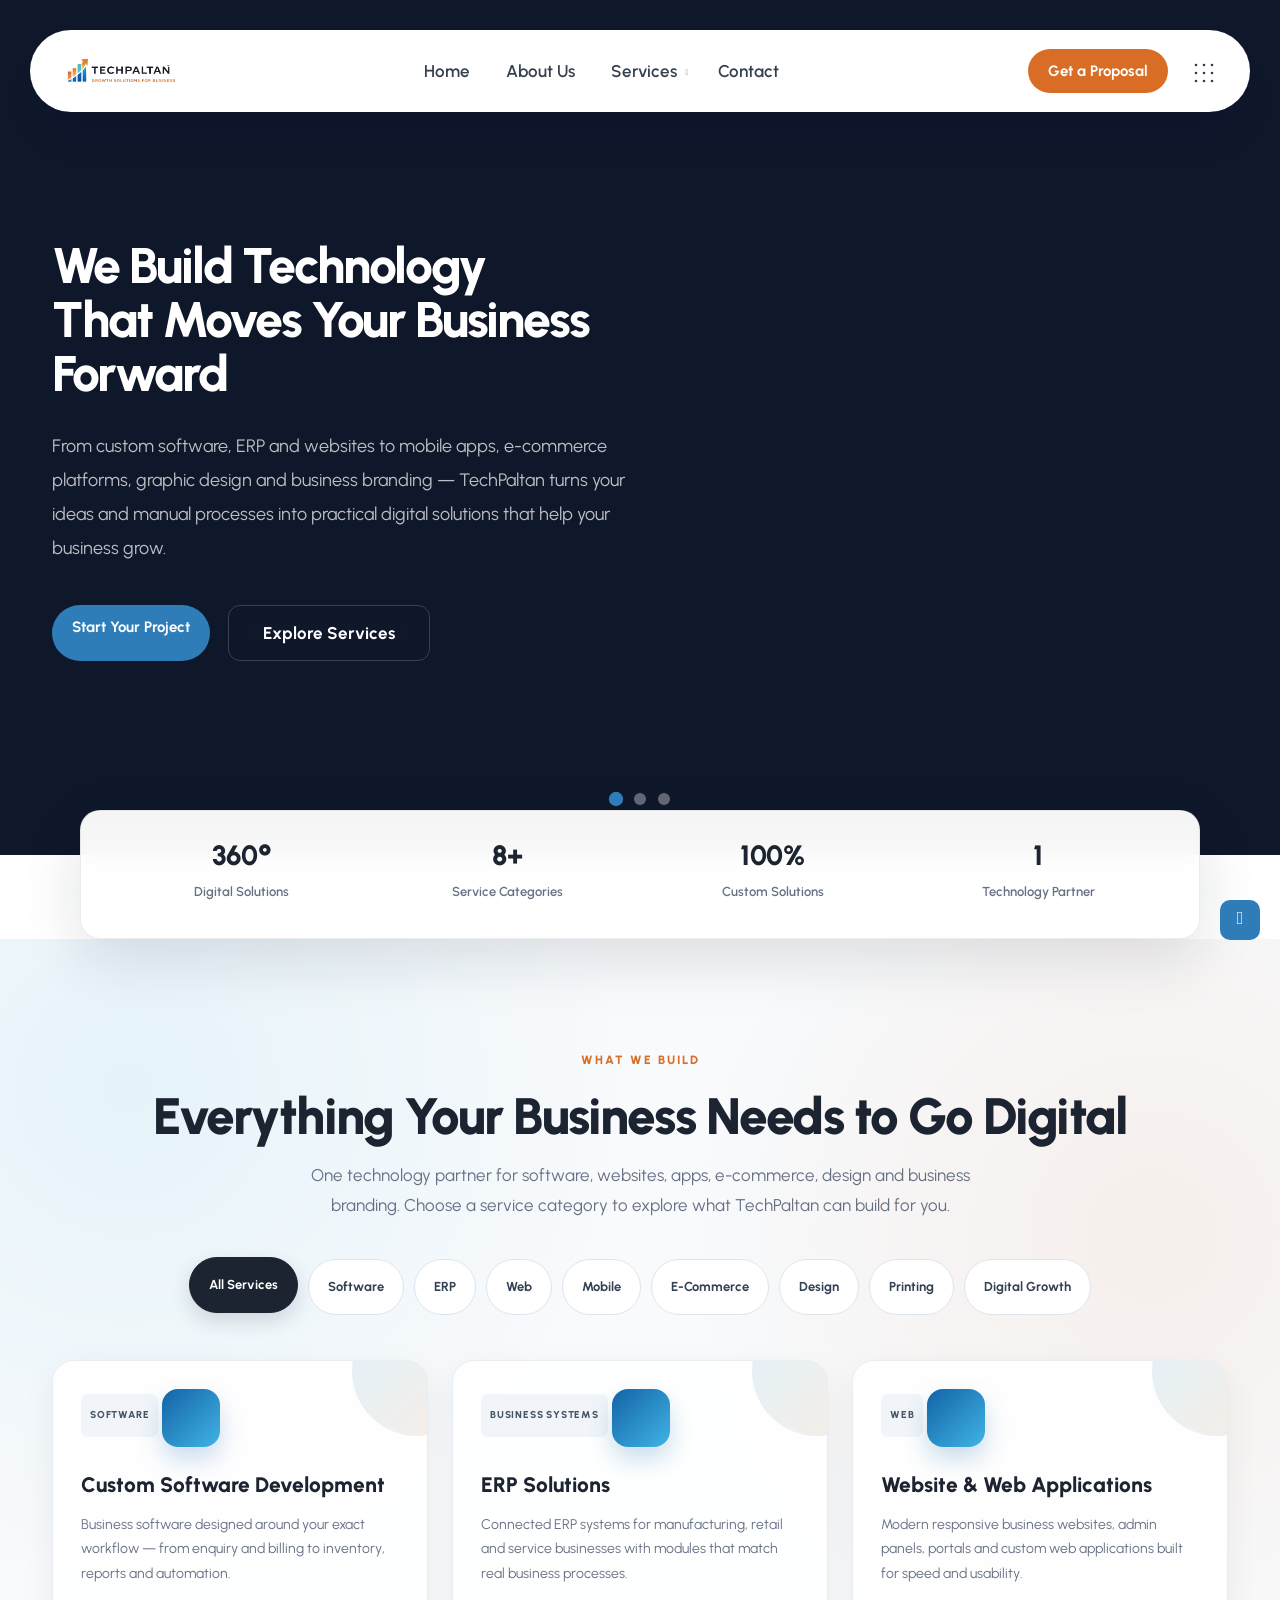
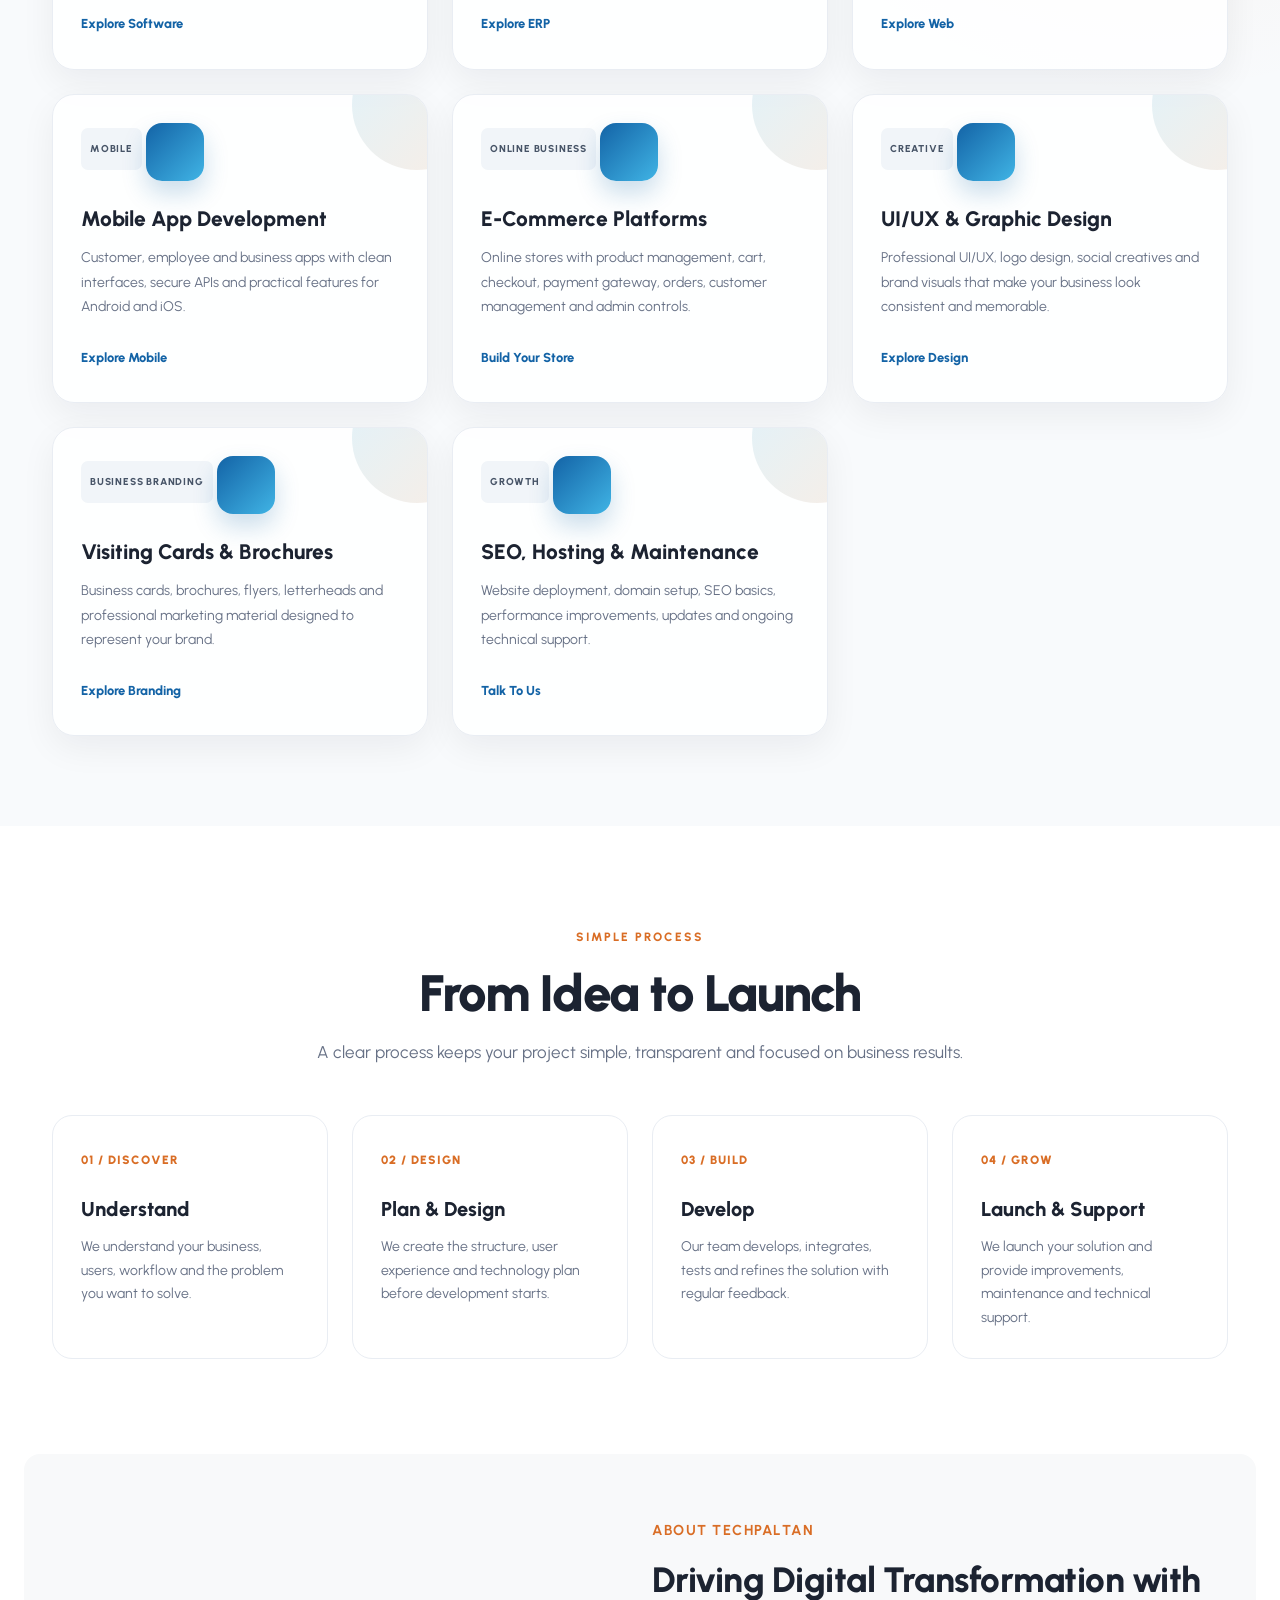
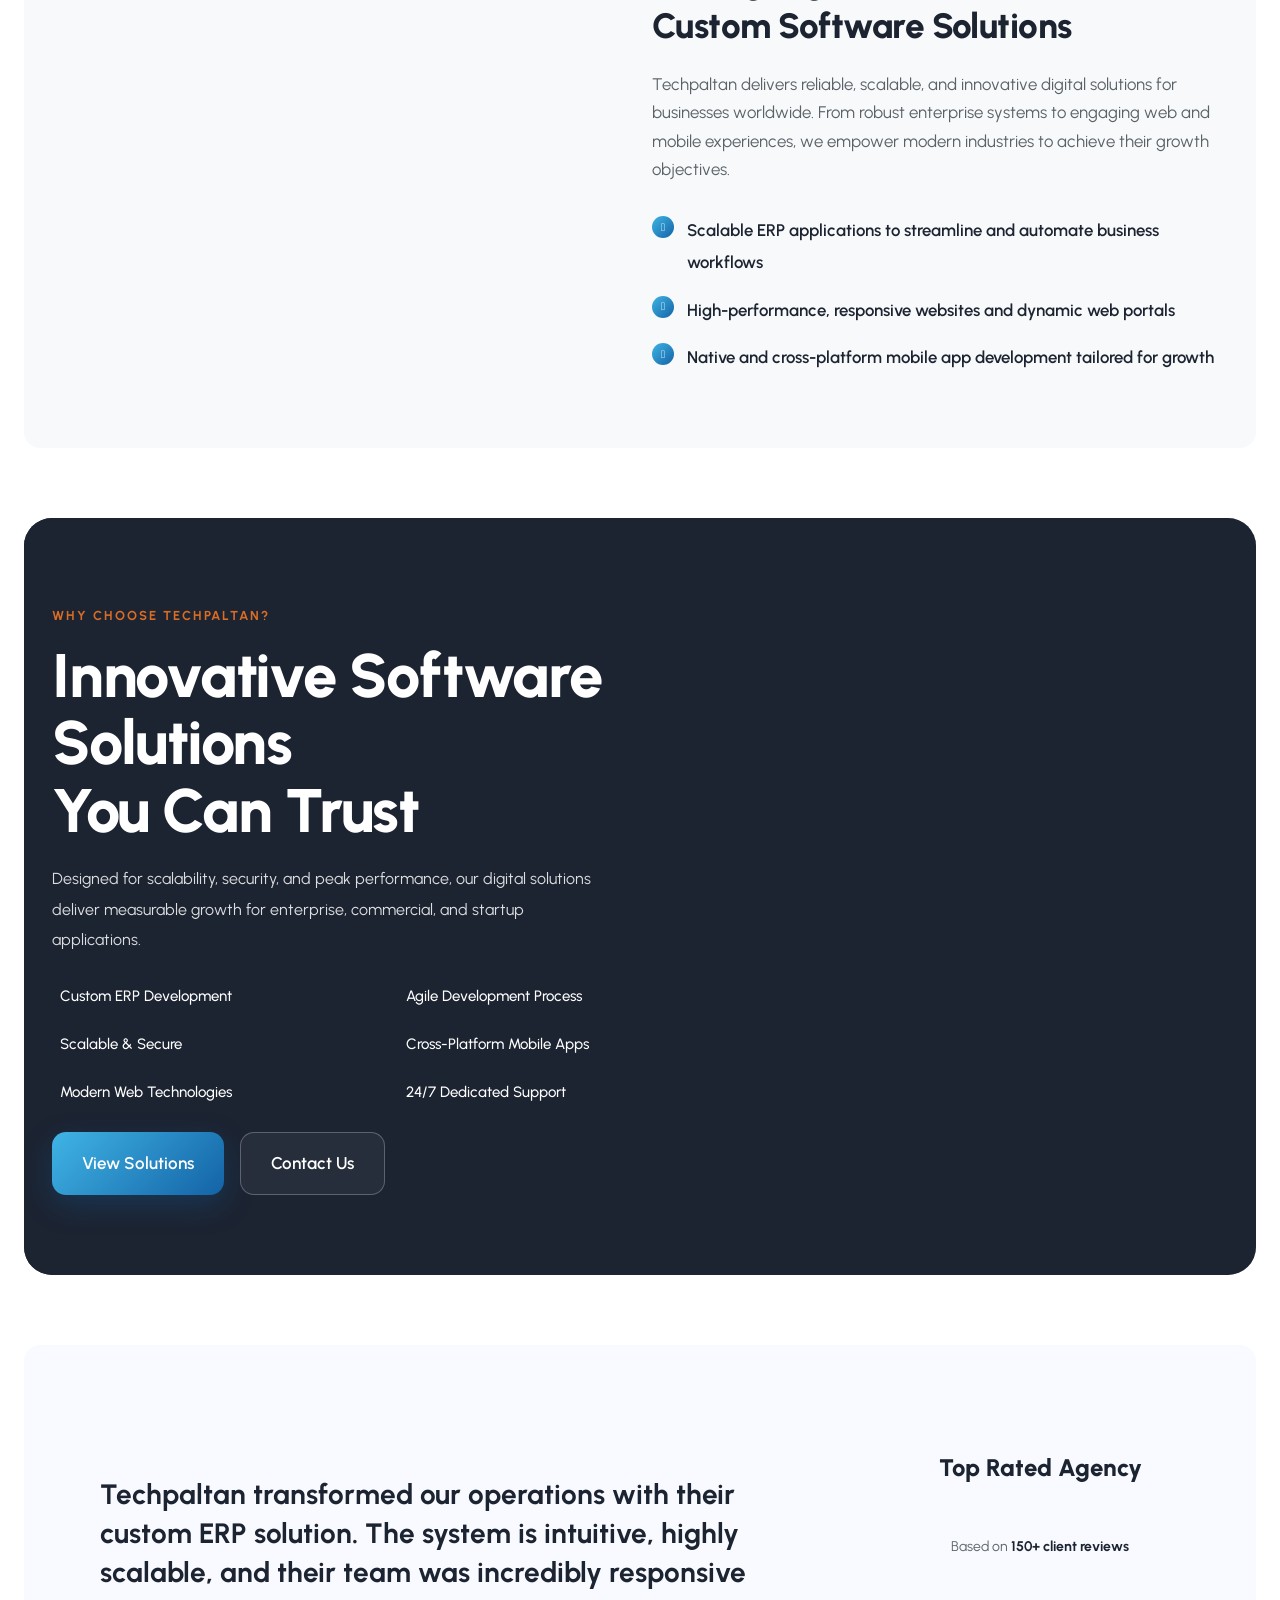
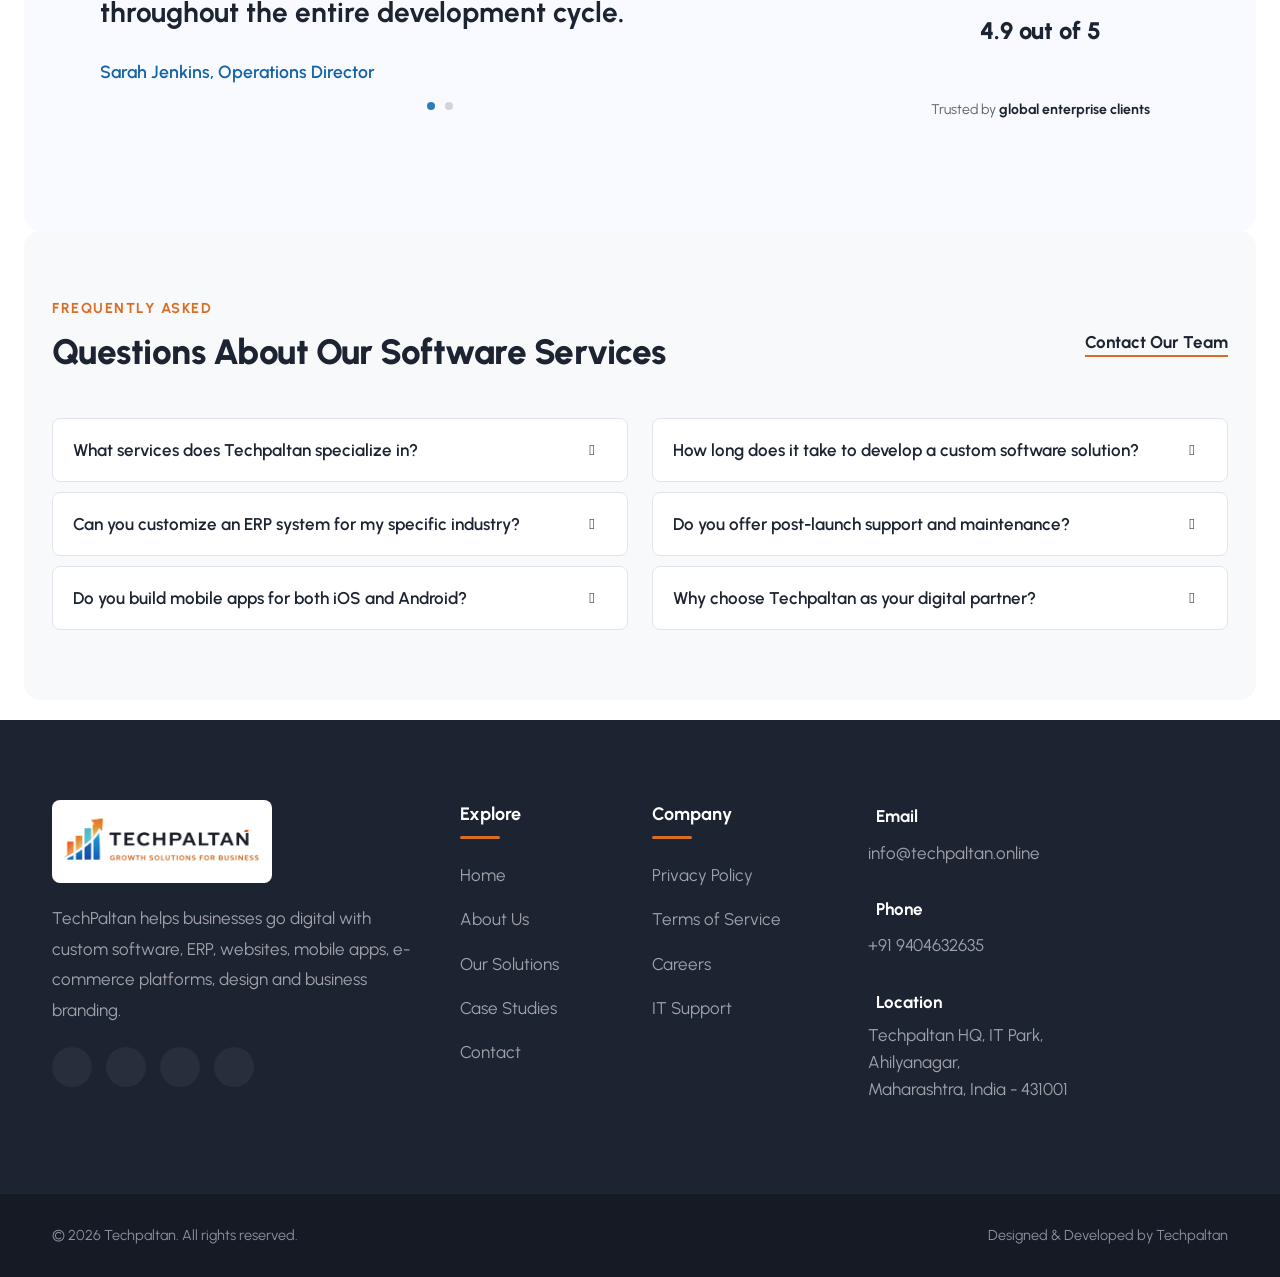
==== commit cf7f0b05: "Update index.html" ====
--- a/index.html
+++ b/index.html
@@ -286,539 +286,6 @@
     }
 </style>
 
-
-<style id="tp-reference-design">
-    :root{
-        --tp-orange:#ef7d19;
-        --tp-orange-dark:#d9650b;
-        --tp-blue:#172b4d;
-        --tp-blue-light:#2d6fa3;
-        --tp-black:#0d0d10;
-        --tp-ink:#172033;
-        --tp-gray:#667085;
-        --tp-line:#e4e8ee;
-        --tp-bg:#f7f9fc;
-        --tp-gradient:linear-gradient(135deg,#ef7d19 0%,#f39a2f 42%,#2d6fa3 100%);
-    }
-
-    body{background:#fff;color:var(--tp-ink);}
-    .tp-modern-header{
-        position:absolute;top:0;left:0;right:0;z-index:100;
-        background:rgba(255,255,255,.90);
-        backdrop-filter:blur(18px);
-        border-bottom:1px solid rgba(20,20,25,.07);
-    }
-    .tp-nav-wrap{
-        max-width:1420px;margin:auto;padding:17px 34px;
-        display:flex;align-items:center;justify-content:space-between;gap:28px;
-    }
-    .tp-brand img{width:175px;max-height:52px;object-fit:contain;background:#fff;border-radius:5px;padding:3px;}
-    .tp-nav{display:flex;align-items:center;gap:31px;margin-left:auto;}
-    .tp-nav>a,.tp-nav-dropdown>a{
-        color:#17171a;text-decoration:none;font-size:16px;font-weight:500;
-        white-space:nowrap;
-    }
-    .tp-nav>a:hover,.tp-nav-dropdown>a:hover{color:var(--tp-orange);}
-    .tp-nav-dropdown{position:relative;}
-    .tp-nav-dropdown>a span{font-size:15px;margin-left:4px;}
-    .tp-dropdown-menu{
-        position:absolute;top:34px;left:-15px;width:245px;padding:10px;
-        background:#fff;border:1px solid var(--tp-line);border-radius:12px;
-        box-shadow:0 20px 50px rgba(0,0,0,.12);opacity:0;visibility:hidden;
-        transform:translateY(8px);transition:.2s;
-    }
-    .tp-nav-dropdown:hover .tp-dropdown-menu{opacity:1;visibility:visible;transform:none;}
-    .tp-dropdown-menu a{display:block;padding:11px 13px;color:#343434;text-decoration:none;border-radius:8px;font-size:13px;}
-    .tp-dropdown-menu a:hover{background:#fff5eb;color:var(--tp-orange);}
-    .tp-header-actions{display:flex;align-items:center;gap:11px;}
-    .tp-header-outline,.tp-header-cta{
-        display:inline-flex;align-items:center;justify-content:center;
-        padding:13px 19px;border-radius:11px;text-decoration:none;font-weight:700;font-size:13px;
-    }
-    .tp-header-outline{border:1px solid #ddd;color:#222;background:#fff;}
-    .tp-header-cta{background:var(--tp-orange);color:#fff;box-shadow:0 10px 24px rgba(239,125,25,.20);}
-    .tp-header-cta:hover{background:var(--tp-orange-dark);color:#fff;}
-    .tp-mobile-toggle{display:none;border:0;background:none;font-size:24px;}
-
-    .tp-meg-hero{
-        position:relative;min-height:760px;display:flex;align-items:center;
-        overflow:hidden;background:#f5f5f6;padding:125px 0 65px;
-    }
-    .tp-hero-bg{position:absolute;inset:0;background-image:url('images/tech-bg-1.jpg');background-size:cover;background-position:center;opacity:.15;filter:saturate(.7);}
-    .tp-hero-overlay{position:absolute;inset:0;background:linear-gradient(90deg,#f8f8f9 0%,rgba(248,248,249,.97) 42%,rgba(248,248,249,.45) 100%);}
-    .tp-hero-grid{position:relative;z-index:2;display:grid;grid-template-columns:1.03fr .97fr;gap:70px;align-items:center;}
-    .tp-pill,.tp-red-kicker,.tp-mini-red{
-        display:inline-flex;align-items:center;gap:9px;text-transform:uppercase;
-        letter-spacing:1.7px;font-size:11px;font-weight:800;color:var(--tp-orange);
-    }
-    .tp-pill{padding:10px 15px;border:1px solid #ffb9bf;background:#fff6ee;border-radius:999px;letter-spacing:.6px;text-transform:none;color:#262626;font-size:12px;}
-    .tp-pill-dot{width:8px;height:8px;background:var(--tp-orange);border-radius:50%;box-shadow:0 0 0 5px #ffe1c7;}
-    .tp-hero-copy h1{font-size:clamp(52px,6.3vw,88px);line-height:.98;letter-spacing:-4px;margin:25px 0 27px;color:#09090b;font-weight:850;max-width:790px;}
-    .tp-hero-copy h1 span{background:var(--tp-gradient);-webkit-background-clip:text;background-clip:text;color:transparent;display:block;}
-    .tp-hero-copy>p{max-width:700px;color:#687080;font-size:18px;line-height:1.75;margin-bottom:30px;}
-    .tp-hero-buttons{display:flex;gap:12px;flex-wrap:wrap;}
-    .tp-red-btn,.tp-light-btn,.tp-ghost-btn{
-        display:inline-flex;align-items:center;gap:20px;padding:15px 22px;border-radius:10px;
-        text-decoration:none;font-weight:750;font-size:13px;transition:.25s;
-    }
-    .tp-red-btn{background:var(--tp-orange);color:#fff;box-shadow:0 13px 28px rgba(239,125,25,.20);}
-    .tp-red-btn:hover{background:var(--tp-orange-dark);color:#fff;transform:translateY(-2px);}
-    .tp-light-btn{background:#fff;color:#151515;border:1px solid #dedfe3;}
-    .tp-light-btn:hover{border-color:#aaa;color:#111;}
-    .tp-tech-strip{
-        display:flex;align-items:stretch;width:max-content;margin-top:42px;background:rgba(255,255,255,.84);
-        border:1px solid #dddde1;border-radius:16px;box-shadow:0 14px 35px rgba(0,0,0,.07);overflow:hidden;
-    }
-    .tp-tech-strip div{min-width:100px;text-align:center;padding:15px 14px;border-right:1px solid #dddde1;}
-    .tp-tech-strip div:last-child{border:0;}
-    .tp-tech-strip b{display:block;font-size:11px;letter-spacing:1.5px;color:#202124;}
-    .tp-tech-strip small{font-size:9px;color:#858991;margin-top:4px;display:block;}
-    .tp-hero-visual{position:relative;}
-    .tp-visual-card{position:relative;min-height:570px;border-radius:32px;overflow:hidden;box-shadow:0 35px 80px rgba(0,0,0,.18);background:#101114;}
-    .tp-visual-card>img{width:100%;height:100%;min-height:570px;object-fit:cover;display:block;filter:saturate(1.05);}
-    .tp-visual-glow{position:absolute;inset:0;background:linear-gradient(145deg,rgba(0,0,0,.02),rgba(239,125,25,.28));}
-    .tp-floating-card{
-        position:absolute;background:rgba(255,255,255,.92);backdrop-filter:blur(15px);border:1px solid rgba(255,255,255,.7);
-        border-radius:14px;padding:14px 17px;box-shadow:0 15px 35px rgba(0,0,0,.18);min-width:190px;
-    }
-    .tp-floating-card strong{display:block;font-size:13px;color:#111;margin-bottom:4px;}
-    .tp-floating-card span{display:block;font-size:10px;color:#707782;}
-    .tp-float-one{left:22px;bottom:28px;}
-    .tp-float-two{right:22px;top:30px;}
-
-    .tp-reference-stats{position:relative;z-index:5;margin-top:-38px;padding-bottom:95px;}
-    .tp-stat-panel{display:grid;grid-template-columns:repeat(4,1fr);background:#fff;border:1px solid #d8d9dd;border-radius:26px;box-shadow:0 28px 65px rgba(0,0,0,.10);overflow:hidden;}
-    .tp-big-stat{padding:45px 52px;border-right:1px solid #dddfe3;}
-    .tp-big-stat:last-child{border-right:0;}
-    .tp-big-stat strong{display:block;font-size:57px;line-height:1;font-weight:850;letter-spacing:-2px;color:#111827;}
-    .tp-big-stat.tp-stat-red strong{color:#173b62;}
-    .tp-big-stat span{display:block;margin-top:24px;color:#657086;font-size:11px;font-weight:800;letter-spacing:2.4px;line-height:2;}
-    .tp-big-stat i{display:block;width:20px;height:2px;background:var(--tp-orange);margin-top:24px;}
-
-    .tp-reference-services{padding:65px 0 115px;background:#f8f8f9;}
-    .tp-centered-heading{text-align:center;max-width:940px;margin:0 auto 60px;}
-    .tp-red-kicker{justify-content:center;margin-bottom:18px;}
-    .tp-red-kicker span{width:8px;height:8px;background:var(--tp-orange);border-radius:50%;box-shadow:0 0 0 5px #ffe3c9;}
-    .tp-centered-heading h2{font-size:clamp(39px,4.6vw,64px);line-height:1.08;letter-spacing:-2.5px;color:#111827;margin:0 0 23px;font-weight:850;}
-    .tp-centered-heading h2 em{display:block;color:var(--tp-orange);font-style:normal;}
-    .tp-centered-heading p{max-width:820px;margin:auto;color:#697280;font-size:17px;line-height:1.8;}
-    .tp-service-showcase{display:grid;grid-template-columns:.9fr 1.1fr;gap:55px;align-items:stretch;}
-    .tp-service-menu{display:flex;flex-direction:column;gap:4px;}
-    .tp-service-tab{width:100%;display:grid;grid-template-columns:42px 1fr 25px;align-items:center;text-align:left;border:0;background:transparent;border-radius:16px;padding:19px 20px;color:#666;cursor:pointer;font-size:15px;font-weight:650;transition:.25s;}
-    .tp-service-tab span{font-size:11px;color:#9ca3af;}
-    .tp-service-tab b{font-size:18px;font-weight:500;opacity:.3;text-align:right;}
-    .tp-service-tab:hover{background:#fff;color:#222;}
-    .tp-service-tab.active{background:#fff;color:#111;border:1px solid #dedfe2;box-shadow:0 10px 30px rgba(0,0,0,.06);}
-    .tp-service-tab.active:before{content:"";position:absolute;}
-    .tp-service-stage{min-height:530px;}
-    .tp-service-panel{display:none;grid-template-columns:1fr 1fr;min-height:530px;border-radius:28px;background:#fff;overflow:hidden;box-shadow:0 25px 60px rgba(0,0,0,.09);border:1px solid #e2e3e6;}
-    .tp-service-panel.active{display:grid;}
-    .tp-service-panel>img{width:100%;height:100%;min-height:530px;object-fit:cover;}
-    .tp-panel-copy{padding:42px 38px;display:flex;flex-direction:column;justify-content:center;}
-    .tp-mini-red{font-size:10px;margin-bottom:14px;}
-    .tp-panel-copy h3{font-size:31px;line-height:1.1;letter-spacing:-1.1px;color:#101828;margin:0 0 17px;font-weight:820;}
-    .tp-panel-copy h3 span{color:var(--tp-orange);}
-    .tp-panel-copy p{font-size:14px;line-height:1.75;color:#707987;margin-bottom:18px;}
-    .tp-panel-copy ul{padding-left:17px;color:#515967;font-size:13px;line-height:2;margin-bottom:18px;}
-    .tp-panel-copy a{color:var(--tp-orange);font-size:13px;font-weight:800;text-decoration:none;}
-    .tp-reference-why{padding:105px 0;background:#fff;}
-    .tp-why-grid{display:grid;grid-template-columns:repeat(2,1fr);gap:28px;max-width:1180px;margin:auto;}
-    .tp-why-card{padding:32px;background:#fff;border:1px solid #e6e7ea;border-radius:24px;box-shadow:0 15px 40px rgba(0,0,0,.05);transition:.25s;}
-    .tp-why-card:hover{transform:translateY(-6px);box-shadow:0 24px 50px rgba(0,0,0,.09);}
-    .tp-why-icon{width:48px;height:48px;display:flex;align-items:center;justify-content:center;border-radius:12px;background:#fff0f2;color:var(--tp-orange);font-size:11px;font-weight:900;margin-bottom:23px;border:1px solid #ffd6b5;}
-    .tp-why-card h3{font-size:22px;line-height:1.2;margin-bottom:12px;color:#172033;}
-    .tp-why-card p{font-size:14px;line-height:1.8;color:#707987;margin:0;}
-    .tp-reference-cta{padding:0 0 110px;background:#fff;}
-    .tp-cta-inner{border-radius:30px;background:#111216;color:#fff;padding:65px 70px;display:flex;align-items:center;justify-content:space-between;gap:40px;position:relative;overflow:hidden;}
-    .tp-cta-inner:after{content:"";position:absolute;width:450px;height:450px;right:-160px;top:-220px;border-radius:50%;background:rgba(239,125,25,.18);}
-    .tp-cta-inner h2{font-size:54px;line-height:1.02;letter-spacing:-2px;margin:10px 0 15px;position:relative;z-index:2;}
-    .tp-cta-inner h2 span{color:#ef7d19;}
-    .tp-cta-inner p{max-width:610px;color:#aeb4bf;line-height:1.75;margin:0;position:relative;z-index:2;}
-    .tp-cta-actions{display:flex;gap:12px;flex-wrap:wrap;position:relative;z-index:2;}
-    .tp-ghost-btn{border:1px solid #4a4d55;color:#fff;}
-    .tp-ghost-btn:hover{background:#fff;color:#111;}
-    .tp-modern-header + .no-bottom #top{display:none;}
-
-    @media(max-width:1100px){
-        .tp-nav{gap:18px}.tp-header-outline{display:none;}
-        .tp-hero-grid{grid-template-columns:1fr;}.tp-hero-copy{text-align:center}.tp-hero-copy>p{margin-left:auto;margin-right:auto;}
-        .tp-hero-buttons,.tp-tech-strip{justify-content:center;margin-left:auto;margin-right:auto;}
-        .tp-hero-visual{max-width:760px;width:100%;margin:auto;}
-        .tp-service-showcase{grid-template-columns:1fr;}
-        .tp-service-menu{display:grid;grid-template-columns:repeat(2,1fr);}
-    }
-    @media(max-width:768px){
-        .tp-nav{display:none}.tp-mobile-toggle{display:block;}
-        .tp-nav-wrap{padding:13px 18px}.tp-brand img{width:150px;}
-        .tp-header-actions{margin-left:auto;}
-        .tp-meg-hero{min-height:auto;padding:115px 0 65px;}
-        .tp-hero-copy h1{font-size:52px;letter-spacing:-2.8px;}
-        .tp-hero-copy>p{font-size:15px;}
-        .tp-visual-card,.tp-visual-card>img{min-height:410px;}
-        .tp-stat-panel{grid-template-columns:1fr 1fr;border-radius:20px;}
-        .tp-big-stat{padding:28px 23px;border-bottom:1px solid #dddfe3;}
-        .tp-big-stat:nth-child(2){border-right:0;}
-        .tp-big-stat strong{font-size:40px;}
-        .tp-big-stat span{font-size:9px;margin-top:13px;}
-        .tp-service-menu{grid-template-columns:1fr;}
-        .tp-service-panel{grid-template-columns:1fr;min-height:0;}
-        .tp-service-panel>img{min-height:270px;max-height:310px;}
-        .tp-panel-copy{padding:30px 25px;}
-        .tp-centered-heading h2{font-size:39px;}
-        .tp-why-grid{grid-template-columns:1fr;}
-        .tp-cta-inner{padding:40px 28px;display:block;}
-        .tp-cta-inner h2{font-size:42px;}
-        .tp-cta-actions{margin-top:25px;}
-    }
-    @media(max-width:480px){
-        .tp-header-cta{padding:11px 13px;font-size:11px;}
-        .tp-hero-copy h1{font-size:43px;}
-        .tp-tech-strip{width:100%;overflow:auto;justify-content:flex-start;}
-        .tp-tech-strip div{min-width:90px;}
-        .tp-stat-panel{grid-template-columns:1fr;}
-        .tp-big-stat{border-right:0!important;}
-        .tp-big-stat:last-child{border-bottom:0;}
-        .tp-floating-card{min-width:155px;padding:10px 12px;}
-    }
-</style>
-
-
-<style id="tp-brand-ui-fixes">
-    /* ===== TECHPALTAN LOGO-ALIGNED HEADER ===== */
-    .tp-modern-header{
-        background:rgba(255,255,255,.96);
-        box-shadow:0 6px 25px rgba(23,43,77,.06);
-    }
-
-    .tp-brand{
-        display:flex;
-        align-items:center;
-        min-width:190px;
-    }
-
-    .tp-brand img{
-        width:190px;
-        max-width:100%;
-        height:auto;
-        max-height:58px;
-        object-fit:contain;
-        background:#fff;
-        padding:0;
-        border-radius:0;
-    }
-
-    .tp-nav{
-        gap:28px;
-    }
-
-    .tp-nav > a,
-    .tp-nav-dropdown > a{
-        display:inline-flex;
-        align-items:center;
-        gap:7px;
-        position:relative;
-        color:var(--tp-blue);
-        font-size:14px;
-        font-weight:650;
-        padding:9px 2px;
-        transition:color .22s ease;
-    }
-
-    /* Clean CSS menu icons */
-    .tp-nav > a::before,
-    .tp-nav-dropdown > a::before{
-        content:"";
-        width:8px;
-        height:8px;
-        border:1.6px solid currentColor;
-        border-radius:50%;
-        opacity:.65;
-        transition:.22s ease;
-    }
-
-    .tp-nav > a:hover,
-    .tp-nav-dropdown > a:hover{
-        color:var(--tp-orange);
-    }
-
-    .tp-nav > a:hover::before,
-    .tp-nav-dropdown > a:hover::before{
-        border-color:var(--tp-orange);
-        background:var(--tp-orange);
-        box-shadow:0 0 0 4px rgba(239,125,25,.12);
-    }
-
-    .tp-nav-dropdown > a span{
-        font-size:13px;
-        line-height:1;
-        color:#8090a5;
-        transform:translateY(-1px);
-    }
-
-    .tp-dropdown-menu{
-        border-top:3px solid var(--tp-orange);
-        box-shadow:0 18px 45px rgba(23,43,77,.14);
-    }
-
-    .tp-dropdown-menu a{
-        position:relative;
-        padding:11px 13px 11px 36px;
-        color:#46556b;
-        font-weight:550;
-    }
-
-    .tp-dropdown-menu a::before{
-        content:"";
-        position:absolute;
-        left:15px;
-        top:50%;
-        width:7px;
-        height:7px;
-        border:1.5px solid var(--tp-orange);
-        border-radius:2px;
-        transform:translateY(-50%) rotate(45deg);
-    }
-
-    .tp-dropdown-menu a:hover{
-        background:#fff7ef;
-        color:var(--tp-orange-dark);
-    }
-
-    .tp-header-outline{
-        color:var(--tp-blue);
-        border-color:#dce3eb;
-    }
-
-    .tp-header-outline:hover{
-        border-color:var(--tp-blue-light);
-        color:var(--tp-blue-light);
-    }
-
-    .tp-header-cta{
-        background:var(--tp-gradient);
-        border:0;
-        box-shadow:0 10px 25px rgba(239,125,25,.20);
-    }
-
-    .tp-header-cta:hover{
-        background:linear-gradient(135deg,#d9650b,#ef7d19,#245b89);
-    }
-
-    /* ===== HERO BRAND COLORS ===== */
-    .tp-pill{
-        color:var(--tp-blue);
-        border-color:#f2c49e;
-        background:#fff8f1;
-    }
-
-    .tp-pill-dot{
-        background:var(--tp-orange);
-        box-shadow:0 0 0 5px #ffe7d2;
-    }
-
-    .tp-tech-strip div b{
-        color:var(--tp-blue);
-    }
-
-    .tp-red-btn{
-        background:var(--tp-gradient);
-        box-shadow:0 13px 28px rgba(239,125,25,.20);
-    }
-
-    .tp-red-btn:hover{
-        background:linear-gradient(135deg,#d9650b,#ef7d19,#245b89);
-    }
-
-    .tp-mini-red,
-    .tp-red-kicker,
-    .tp-panel-copy a{
-        color:var(--tp-orange);
-    }
-
-    .tp-red-kicker span{
-        background:var(--tp-orange);
-        box-shadow:0 0 0 5px #ffe7d2;
-    }
-
-    /* ===== SERVICE NAV ICONS ===== */
-    .tp-service-tab{
-        position:relative;
-        grid-template-columns:42px 1fr 30px;
-        color:#69768a;
-    }
-
-    .tp-service-tab::before{
-        content:"";
-        width:5px;
-        height:5px;
-        border:1.5px solid #a9b3c0;
-        border-radius:50%;
-        position:absolute;
-        left:8px;
-        top:50%;
-        transform:translateY(-50%);
-        transition:.2s;
-    }
-
-    .tp-service-tab span{
-        padding-left:12px;
-        color:#9ba6b5;
-    }
-
-    .tp-service-tab b{
-        width:27px;
-        height:27px;
-        display:flex;
-        align-items:center;
-        justify-content:center;
-        border:1px solid #e2e6ec;
-        border-radius:50%;
-        color:#8895a7;
-        font-size:13px;
-        transition:.25s;
-    }
-
-    .tp-service-tab:hover{
-        color:var(--tp-blue);
-    }
-
-    .tp-service-tab:hover::before,
-    .tp-service-tab.active::before{
-        background:var(--tp-orange);
-        border-color:var(--tp-orange);
-        box-shadow:0 0 0 5px rgba(239,125,25,.10);
-    }
-
-    .tp-service-tab.active{
-        border-color:#e0e5eb;
-        box-shadow:0 12px 30px rgba(23,43,77,.07);
-        color:var(--tp-blue);
-    }
-
-    .tp-service-tab.active b{
-        background:var(--tp-orange);
-        border-color:var(--tp-orange);
-        color:#fff;
-        transform:translateX(2px);
-    }
-
-    .tp-panel-copy h3 span{
-        color:var(--tp-orange);
-    }
-
-    .tp-why-icon{
-        color:var(--tp-orange);
-        background:#fff6ed;
-        border-color:#f5cda9;
-    }
-
-    .tp-reference-cta{
-        background:#fff;
-    }
-
-    .tp-cta-inner h2 span{
-        color:var(--tp-orange);
-    }
-
-    /* ===== WHATSAPP FLOATING BUTTON ===== */
-    .tp-whatsapp-float{
-        position:fixed;
-        left:28px;
-        bottom:28px;
-        z-index:9999;
-        width:58px;
-        height:58px;
-        display:flex;
-        align-items:center;
-        justify-content:center;
-        border-radius:50%;
-        background:#25D366;
-        color:#fff !important;
-        text-decoration:none !important;
-        box-shadow:0 12px 30px rgba(37,211,102,.30);
-        transition:transform .25s ease,box-shadow .25s ease;
-    }
-
-    .tp-whatsapp-float:hover{
-        transform:translateY(-5px) scale(1.04);
-        box-shadow:0 17px 35px rgba(37,211,102,.40);
-        color:#fff !important;
-    }
-
-    .tp-whatsapp-float i{
-        font-size:30px;
-        line-height:1;
-    }
-
-    .tp-whatsapp-tooltip{
-        position:absolute;
-        left:70px;
-        bottom:9px;
-        background:#172b4d;
-        color:#fff;
-        padding:8px 12px;
-        border-radius:7px;
-        font-size:11px;
-        font-weight:650;
-        white-space:nowrap;
-        opacity:0;
-        pointer-events:none;
-        transform:translateX(-5px);
-        transition:.2s;
-    }
-
-    .tp-whatsapp-float:hover .tp-whatsapp-tooltip{
-        opacity:1;
-        transform:none;
-    }
-
-    @media(max-width:768px){
-        .tp-brand{
-            min-width:0;
-        }
-
-        .tp-brand img{
-            width:155px;
-        }
-
-        .tp-whatsapp-float{
-            left:17px;
-            bottom:18px;
-            width:53px;
-            height:53px;
-        }
-
-        .tp-whatsapp-float i{
-            font-size:27px;
-        }
-
-        .tp-whatsapp-tooltip{
-            display:none;
-        }
-    }
-</style>
-
-
-<style>
-    .tp-mobile-toggle{
-        width:42px;height:42px;border:1px solid #dce3eb!important;
-        border-radius:10px!important;background:#fff!important;color:var(--tp-blue)!important;
-        box-shadow:0 5px 15px rgba(23,43,77,.07);
-        font-size:0!important;
-    }
-    .tp-mobile-toggle::before{
-        content:"";
-        display:block;width:17px;height:12px;margin:auto;
-        border-top:2px solid currentColor;
-        border-bottom:2px solid currentColor;
-        position:relative;
-    }
-    .tp-mobile-toggle::after{
-        content:"";position:absolute;width:17px;height:2px;background:currentColor;
-        transform:translateX(-50%);
-    }
-</style>
-
 </head>
 
 <body>
@@ -829,122 +296,231 @@
         <div id="de-loader"></div>
         <!-- page preloader close -->
 
-        <!-- modern header -->
-        <header class="tp-modern-header">
-            <div class="tp-nav-wrap">
-                <a href="index.html" class="tp-brand">
-                    <img src="images/logo.png" alt="TechPaltan Software">
-                </a>
-
-                <nav class="tp-nav">
-                    <a href="index.html">Home</a>
-                    <div class="tp-nav-dropdown">
-                        <a href="#services">Services <span>⌄</span></a>
-                        <div class="tp-dropdown-menu">
-                            <a href="#services" data-jump-filter="software">Software Development</a>
-                            <a href="#services" data-jump-filter="erp">ERP Solutions</a>
-                            <a href="#services" data-jump-filter="web">Web Development</a>
-                            <a href="#services" data-jump-filter="mobile">Mobile Apps</a>
-                            <a href="#services" data-jump-filter="ecommerce">E-Commerce</a>
-                            <a href="#services" data-jump-filter="design">Design & Branding</a>
-                        </div>
-                    </div>
-                    <a href="#industries">Industries</a>
-                    <a href="#work">Our Work</a>
-                    <a href="about.html">About</a>
-                </nav>
-
-                <div class="tp-header-actions">
-                    <a class="tp-header-outline" href="portfolio.html">Our Work</a>
-                    <a class="tp-header-cta" href="contact.html">Get a Proposal</a>
-                    <button class="tp-mobile-toggle" type="button" aria-label="Open menu">☰</button>
-                </div>
-            </div>
-        </header>
+        <!-- header begin -->
+       <header class="transparent header-light header-float">
+            <div class="container-float">
+                <div class="row">
+                    <div class="col-md-12">
+                        <div class="header-inner">
+                            <div class="de-flex sm-pt10">
+                                <div class="de-flex-col">
+                                    <!-- logo begin -->
+                                    <div id="logo">
+                                        <a href="index.html">
+                                            <!-- Updated to Techpaltan Logo -->
+                                            <img class="logo-main" src="images/logo.png" alt="Techpaltan Logo" style="max-height: 45px; background: #fff; padding: 5px; border-radius: 4px;">
+                                            <img class="logo-scroll" src="images/logo.png" alt="Techpaltan Logo" style="max-height: 45px; background: #fff; padding: 5px; border-radius: 4px;">
+                                            <img class="logo-mobile" src="images/logo.png" alt="Techpaltan Logo" style="max-height: 45px; background: #fff; padding: 5px; border-radius: 4px;">
+                                        </a>
+                                    </div>
+                                    <!-- logo close -->
+                                </div>
+                                <div class="de-flex-col header-col-mid">
+                                    <ul id="mainmenu">
+                                        <li><a class="menu-item" href="index.html">Home</a></li>
+                                        <li><a class="menu-item" href="about.html">About Us</a></li>
+                                        <li>
+                                            <a class="menu-item" href="solutions.html">Services</a>
+                                            <ul>
+                                                <li><a class="menu-item" href="solutions.html">All Services</a></li>
+                                                <li><a class="menu-item" href="solutions.html?category=software">Software Development</a></li>
+                                                <li><a class="menu-item" href="solutions.html?category=erp">ERP Solutions</a></li>
+                                                <li><a class="menu-item" href="solutions.html?category=web">Web Development</a></li>
+                                                <li><a class="menu-item" href="solutions.html?category=mobile">Mobile Apps</a></li>
+                                                <li><a class="menu-item" href="solutions.html?category=ecommerce">E-Commerce</a></li>
+                                                <li><a class="menu-item" href="solutions.html?category=design">Design & Branding</a></li>
+                                                <li><a class="menu-item" href="solutions.html?category=printing">Printing & Business Design</a></li>
+                                            </ul>
+                                        </li>
+                                        <li><a class="menu-item" href="contact.html">Contact</a></li>
+                                    </ul>
+                                </div>
+                                <div class="de-flex-col">
+                                    <div class="menu_side_area">
+                                        <!-- Updated Button -->
+                                        <a class="btn-main fx-slide" href="contact.html" style="background: var(--tp-orange); border-color: var(--tp-orange);">
+                                            <span>Get a Proposal</span>
+                                        </a>
+                                        <span id="menu-btn"></span>
+                                    </div>
+
+                                    <div id="btn-extra" class="img">
+                                        <img src="images/ui/dots.svg" class="" alt="">
+                                    </div>
+                                </div>
+                            </div>
+                        </div>
+                    </div>
+                </div>
+            </div>
+        </header>  
+
+
         <!-- header close -->
         <!-- content begin -->
         <div class="no-bottom no-top" id="content">
 
             <div id="top"></div>
-          
-<section class="tp-meg-hero">
-    <div class="tp-hero-bg"></div>
-    <div class="tp-hero-overlay"></div>
-
-    <div class="container">
-        <div class="tp-hero-grid">
-            <div class="tp-hero-copy">
-                <div class="tp-pill">
-                    <span class="tp-pill-dot"></span>
-                    Technology • Design • Growth
-                </div>
-
-                <h1>
-                    Transforming Ideas
-                    <span>into Digital Reality</span>
-                </h1>
-
-                <p>
-                    We build custom software, ERP systems, websites, mobile apps and digital
-                    solutions that simplify business operations and help modern businesses grow.
-                </p>
-
-                <div class="tp-hero-buttons">
-                    <a href="#services" class="tp-red-btn">Explore Services <span>→</span></a>
-                    <a href="contact.html" class="tp-light-btn">Start a Project</a>
-                </div>
-
-                <div class="tp-tech-strip">
-                    <div><b>WEB</b><small>Applications</small></div>
-                    <div><b>APP</b><small>Mobile Apps</small></div>
-                    <div><b>ERP</b><small>Business Systems</small></div>
-                    <div><b>API</b><small>Integrations</small></div>
-                    <div><b>AI</b><small>Automation</small></div>
-                </div>
-            </div>
-
-            <div class="tp-hero-visual">
-                <div class="tp-visual-card">
-                    <img src="images/tech-bg-1.jpg" alt="Digital technology solutions">
-                    <div class="tp-visual-glow"></div>
-                    <div class="tp-floating-card tp-float-one">
-                        <strong>Custom Software</strong>
-                        <span>Built around your workflow</span>
-                    </div>
-                    <div class="tp-floating-card tp-float-two">
-                        <strong>ERP + Automation</strong>
-                        <span>Connect your business</span>
-                    </div>
-                </div>
+          <section class="kyrrox-slider-hero">
+
+    <!-- SLIDE 1 -->
+    <div class="hero-slide active" style="background-image:url('images/tech-bg-1.jpg');">
+
+        <div class="hero-overlay"></div>
+
+        <div class="container position-relative z-2">
+            <div class="row align-items-center min-vh-100">
+
+                <div class="col-lg-7">
+
+                    <div class="hero-content">
+
+                        <h1 class="hero-title">
+                            We Build Technology <br>
+                            That Moves Your Business Forward
+                        </h1>
+
+                        <p class="hero-text">
+                            From custom software, ERP and websites to mobile apps, e-commerce platforms,
+                            graphic design and business branding — TechPaltan turns your ideas and manual processes
+                            into practical digital solutions that help your business grow.
+                        </p>
+
+                        <div class="hero-buttons">
+                            <a href="contact.html" class="btn-main">
+                                Start Your Project
+                            </a>
+
+                            <a href="services.html" class="btn-outline">
+                                Explore Services
+                            </a>
+                        </div>
+
+                    </div>
+
+                </div>
+
             </div>
         </div>
     </div>
+
+    <!-- SLIDE 2 -->
+    <div class="hero-slide" style="background-image:url('images/tech-bg-2.jpg');">
+
+        <div class="hero-overlay"></div>
+
+        <div class="container position-relative z-2">
+            <div class="row align-items-center min-vh-100">
+
+                <div class="col-lg-7">
+
+                    <div class="hero-content">
+
+                        <h1 class="hero-title">
+                            AI, Automation & <br>
+                            Digital Transformation
+                        </h1>
+
+                        <p class="hero-text">
+                            Transform your business with intelligent automation, AI solutions, process optimization,
+                            and digital ecosystems designed to increase productivity, efficiency, and competitive
+                            advantage in today's fast-changing market.
+                        </p>
+
+                        <div class="hero-buttons">
+                            <a href="about.html" class="btn-main">
+                                About TechPaltan
+                            </a>
+
+                            <a href="services.html" class="btn-outline">
+                                Our Expertise
+                            </a>
+                        </div>
+
+                    </div>
+
+                </div>
+
+            </div>
+        </div>
+    </div>
+
+    <!-- SLIDE 3 -->
+    <div class="hero-slide" style="background-image:url('images/tech-bg-3.jpg');">
+
+        <div class="hero-overlay"></div>
+
+        <div class="container position-relative z-2">
+            <div class="row align-items-center min-vh-100">
+
+                <div class="col-lg-7">
+
+                    <div class="hero-content">
+
+                        <h1 class="hero-title">
+                            Growth Solutions <br>
+                            For Modern Businesses
+                        </h1>
+
+                        <p class="hero-text">
+                            From software development and cloud solutions to business consulting and strategic growth
+                            planning, TechPaltan partners with organizations to unlock opportunities and accelerate
+                            long-term success.
+                        </p>
+
+                        <div class="hero-buttons">
+                            <a href="contact.html" class="btn-main">
+                                Get Started
+                            </a>
+
+                            <a href="portfolio.html" class="btn-outline">
+                                View Projects
+                            </a>
+                        </div>
+
+                    </div>
+
+                </div>
+
+            </div>
+        </div>
+    </div>
+
+    <!-- SLIDER NAVIGATION -->
+    <div class="slider-nav">
+        <span class="slider-dot active"></span>
+        <span class="slider-dot"></span>
+        <span class="slider-dot"></span>
+    </div>
+
 </section>
 
 
-            <!-- TechPaltan stats -->
-            <section class="tp-reference-stats">
-                <div class="container">
-                    <div class="tp-stat-panel">
-                        <div class="tp-big-stat">
-                            <strong>8+</strong>
-                            <span>CORE SERVICE<br>CATEGORIES</span>
-                            <i></i>
-                        </div>
-                        <div class="tp-big-stat tp-stat-red">
-                            <strong>360°</strong>
-                            <span>DIGITAL BUSINESS<br>SOLUTIONS</span>
-                            <i></i>
-                        </div>
-                        <div class="tp-big-stat">
-                            <strong>100%</strong>
-                            <span>CUSTOM-BUILT<br>APPROACH</span>
-                            <i></i>
-                        </div>
-                        <div class="tp-big-stat">
-                            <strong>1</strong>
-                            <span>TECHNOLOGY<br>PARTNER</span>
-                            <i></i>
+            <!-- TechPaltan Quick Stats -->
+            <section class="tp-stats-strip" aria-label="TechPaltan highlights">
+                <div class="row g-0 align-items-center">
+                    <div class="col-lg-3 col-6">
+                        <div class="tp-stat-item">
+                            <div class="tp-stat-number">360°</div>
+                            <div class="tp-stat-label">Digital Solutions</div>
+                        </div>
+                    </div>
+                    <div class="col-lg-3 col-6">
+                        <div class="tp-stat-item">
+                            <div class="tp-stat-number">8+</div>
+                            <div class="tp-stat-label">Service Categories</div>
+                        </div>
+                    </div>
+                    <div class="col-lg-3 col-6">
+                        <div class="tp-stat-item">
+                            <div class="tp-stat-number">100%</div>
+                            <div class="tp-stat-label">Custom Solutions</div>
+                        </div>
+                    </div>
+                    <div class="col-lg-3 col-6">
+                        <div class="tp-stat-item">
+                            <div class="tp-stat-number">1</div>
+                            <div class="tp-stat-label">Technology Partner</div>
                         </div>
                     </div>
                 </div>
@@ -1226,186 +802,152 @@
             </section> -->
 
            
-<section class="tp-reference-services" id="services">
+<section class="tp-services-modern" id="services">
     <div class="container">
-        <div class="tp-centered-heading">
-            <div class="tp-red-kicker"><span></span> WHAT WE BUILD</div>
-            <h2>Software Development Services for <em>Modern Businesses</em></h2>
-            <p>
-                TechPaltan delivers practical technology solutions for businesses that want to
-                automate work, improve customer experiences and build a stronger digital presence.
+        <div class="text-center">
+            <div class="tp-section-kicker">What We Build</div>
+            <h2 class="tp-section-title">Everything Your Business Needs to Go Digital</h2>
+            <p class="tp-section-desc">
+                One technology partner for software, websites, apps, e-commerce, design and business branding.
+                Choose a service category to explore what TechPaltan can build for you.
             </p>
         </div>
 
-        <div class="tp-service-showcase">
-            <div class="tp-service-menu">
-                <button class="tp-service-tab active" data-show-service="software">
-                    <span>01</span> Custom Software Development <b>→</b>
-                </button>
-                <button class="tp-service-tab" data-show-service="erp">
-                    <span>02</span> ERP Solutions <b>→</b>
-                </button>
-                <button class="tp-service-tab" data-show-service="web">
-                    <span>03</span> Web Applications & Websites <b>→</b>
-                </button>
-                <button class="tp-service-tab" data-show-service="mobile">
-                    <span>04</span> Mobile App Development <b>→</b>
-                </button>
-                <button class="tp-service-tab" data-show-service="ecommerce">
-                    <span>05</span> E-Commerce Solutions <b>→</b>
-                </button>
-                <button class="tp-service-tab" data-show-service="design">
-                    <span>06</span> Design & Branding <b>→</b>
-                </button>
-                <button class="tp-service-tab" data-show-service="printing">
-                    <span>07</span> Printing & Business Material <b>→</b>
-                </button>
-                <button class="tp-service-tab" data-show-service="growth">
-                    <span>08</span> SEO, Hosting & Maintenance <b>→</b>
-                </button>
-            </div>
-
-            <div class="tp-service-stage">
-                <div class="tp-service-panel active" data-service-panel="software">
-                    <img src="images/tech-bg-2.jpg" alt="Custom software development">
-                    <div class="tp-panel-copy">
-                        <div class="tp-mini-red">SOFTWARE ENGINEERING</div>
-                        <h3>Custom Software & <span>Digital Solutions</span></h3>
-                        <p>Turn manual processes into reliable digital workflows with software built around the way your business actually operates.</p>
-                        <ul>
-                            <li>Business applications</li>
-                            <li>Process automation</li>
-                            <li>Dashboards & reporting</li>
-                        </ul>
-                        <a href="solutions.html?category=software">Explore Software →</a>
-                    </div>
-                </div>
-
-                <div class="tp-service-panel" data-service-panel="erp">
-                    <img src="images/tech-bg-3.jpg" alt="ERP solutions">
-                    <div class="tp-panel-copy">
-                        <div class="tp-mini-red">BUSINESS SYSTEMS</div>
-                        <h3>ERP Solutions for <span>Connected Operations</span></h3>
-                        <p>Bring sales, purchase, inventory, production, accounts, dispatch and management reporting into one connected system.</p>
-                        <ul><li>Manufacturing ERP</li><li>Retail & billing ERP</li><li>Reports & workflows</li></ul>
-                        <a href="solutions.html?category=erp">Explore ERP →</a>
-                    </div>
-                </div>
-
-                <div class="tp-service-panel" data-service-panel="web">
-                    <img src="images/tech-bg-1.jpg" alt="Web application development">
-                    <div class="tp-panel-copy">
-                        <div class="tp-mini-red">WEB DEVELOPMENT</div>
-                        <h3>Websites & <span>Web Applications</span></h3>
-                        <p>Modern, responsive websites and web applications that look professional, load fast and support your business goals.</p>
-                        <ul><li>Business websites</li><li>Admin panels & portals</li><li>API-driven applications</li></ul>
-                        <a href="solutions.html?category=web">Explore Web →</a>
-                    </div>
-                </div>
-
-                <div class="tp-service-panel" data-service-panel="mobile">
-                    <img src="images/tech-bg-2.jpg" alt="Mobile app development">
-                    <div class="tp-panel-copy">
-                        <div class="tp-mini-red">MOBILE</div>
-                        <h3>Mobile Apps for <span>Real Business Use</span></h3>
-                        <p>Customer, employee and business apps with clean interfaces, secure APIs and useful day-to-day features.</p>
-                        <ul><li>Business apps</li><li>Customer apps</li><li>API integration</li></ul>
-                        <a href="solutions.html?category=mobile">Explore Mobile →</a>
-                    </div>
-                </div>
-
-                <div class="tp-service-panel" data-service-panel="ecommerce">
-                    <img src="images/tech-bg-3.jpg" alt="E-commerce solutions">
-                    <div class="tp-panel-copy">
-                        <div class="tp-mini-red">E-COMMERCE</div>
-                        <h3>Build Your <span>Online Business</span></h3>
-                        <p>Complete e-commerce solutions with products, cart, payments, orders, customers and admin management.</p>
-                        <ul><li>Online stores</li><li>Payment integration</li><li>Order management</li></ul>
-                        <a href="solutions.html?category=ecommerce">Explore E-Commerce →</a>
-                    </div>
-                </div>
-
-                <div class="tp-service-panel" data-service-panel="design">
-                    <img src="images/tech-bg-1.jpg" alt="Design and branding">
-                    <div class="tp-panel-copy">
-                        <div class="tp-mini-red">CREATIVE</div>
-                        <h3>Design & <span>Brand Identity</span></h3>
-                        <p>Build a consistent visual identity with UI/UX, logos, social creatives and marketing designs.</p>
-                        <ul><li>UI/UX design</li><li>Logo & brand identity</li><li>Social media creatives</li></ul>
-                        <a href="solutions.html?category=design">Explore Design →</a>
-                    </div>
-                </div>
-
-                <div class="tp-service-panel" data-service-panel="printing">
-                    <img src="images/tech-bg-2.jpg" alt="Printing and business material">
-                    <div class="tp-panel-copy">
-                        <div class="tp-mini-red">BUSINESS BRANDING</div>
-                        <h3>Business Material that <span>Looks Professional</span></h3>
-                        <p>Professional business cards, brochures, flyers and other branded material for your business.</p>
-                        <ul><li>Visiting cards</li><li>Brochures & flyers</li><li>Letterheads</li></ul>
-                        <a href="solutions.html?category=printing">Explore Branding →</a>
-                    </div>
-                </div>
-
-                <div class="tp-service-panel" data-service-panel="growth">
-                    <img src="images/tech-bg-3.jpg" alt="Digital growth">
-                    <div class="tp-panel-copy">
-                        <div class="tp-mini-red">DIGITAL GROWTH</div>
-                        <h3>SEO, Hosting & <span>Ongoing Support</span></h3>
-                        <p>Keep your digital presence fast, discoverable and reliable with deployment, SEO basics, maintenance and support.</p>
-                        <ul><li>Domain & hosting setup</li><li>SEO basics</li><li>Maintenance & support</li></ul>
-                        <a href="contact.html">Talk to Us →</a>
-                    </div>
-                </div>
-            </div>
+        <div class="tp-category-filter" role="tablist" aria-label="Service categories">
+            <button class="tp-filter-btn active" data-filter="all">All Services</button>
+            <button class="tp-filter-btn" data-filter="software">Software</button>
+            <button class="tp-filter-btn" data-filter="erp">ERP</button>
+            <button class="tp-filter-btn" data-filter="web">Web</button>
+            <button class="tp-filter-btn" data-filter="mobile">Mobile</button>
+            <button class="tp-filter-btn" data-filter="ecommerce">E-Commerce</button>
+            <button class="tp-filter-btn" data-filter="design">Design</button>
+            <button class="tp-filter-btn" data-filter="printing">Printing</button>
+            <button class="tp-filter-btn" data-filter="growth">Digital Growth</button>
+        </div>
+
+        <div class="row g-4" id="tpServiceGrid">
+
+            <div class="col-lg-4 col-md-6 tp-service-item" data-category="software">
+                <div class="tp-service-card">
+                    <span class="tp-mini-tag">Software</span>
+                    <div class="tp-service-icon"><i class="fa fa-code"></i></div>
+                    <h3>Custom Software Development</h3>
+                    <p>Business software designed around your exact workflow — from enquiry and billing to inventory, reports and automation.</p>
+                    <a href="solutions.html?category=software" class="tp-service-link">Explore Software <i class="fa fa-arrow-right"></i></a>
+                </div>
+            </div>
+
+            <div class="col-lg-4 col-md-6 tp-service-item" data-category="erp">
+                <div class="tp-service-card">
+                    <span class="tp-mini-tag">Business Systems</span>
+                    <div class="tp-service-icon"><i class="fa fa-cubes"></i></div>
+                    <h3>ERP Solutions</h3>
+                    <p>Connected ERP systems for manufacturing, retail and service businesses with modules that match real business processes.</p>
+                    <a href="solutions.html?category=erp" class="tp-service-link">Explore ERP <i class="fa fa-arrow-right"></i></a>
+                </div>
+            </div>
+
+            <div class="col-lg-4 col-md-6 tp-service-item" data-category="web">
+                <div class="tp-service-card">
+                    <span class="tp-mini-tag">Web</span>
+                    <div class="tp-service-icon"><i class="fa fa-globe"></i></div>
+                    <h3>Website & Web Applications</h3>
+                    <p>Modern responsive business websites, admin panels, portals and custom web applications built for speed and usability.</p>
+                    <a href="solutions.html?category=web" class="tp-service-link">Explore Web <i class="fa fa-arrow-right"></i></a>
+                </div>
+            </div>
+
+            <div class="col-lg-4 col-md-6 tp-service-item" data-category="mobile">
+                <div class="tp-service-card">
+                    <span class="tp-mini-tag">Mobile</span>
+                    <div class="tp-service-icon"><i class="fa fa-mobile"></i></div>
+                    <h3>Mobile App Development</h3>
+                    <p>Customer, employee and business apps with clean interfaces, secure APIs and practical features for Android and iOS.</p>
+                    <a href="solutions.html?category=mobile" class="tp-service-link">Explore Mobile <i class="fa fa-arrow-right"></i></a>
+                </div>
+            </div>
+
+            <div class="col-lg-4 col-md-6 tp-service-item" data-category="ecommerce">
+                <div class="tp-service-card">
+                    <span class="tp-mini-tag">Online Business</span>
+                    <div class="tp-service-icon"><i class="fa fa-shopping-cart"></i></div>
+                    <h3>E-Commerce Platforms</h3>
+                    <p>Online stores with product management, cart, checkout, payment gateway, orders, customer management and admin controls.</p>
+                    <a href="solutions.html?category=ecommerce" class="tp-service-link">Build Your Store <i class="fa fa-arrow-right"></i></a>
+                </div>
+            </div>
+
+            <div class="col-lg-4 col-md-6 tp-service-item" data-category="design">
+                <div class="tp-service-card">
+                    <span class="tp-mini-tag">Creative</span>
+                    <div class="tp-service-icon"><i class="fa fa-paint-brush"></i></div>
+                    <h3>UI/UX & Graphic Design</h3>
+                    <p>Professional UI/UX, logo design, social creatives and brand visuals that make your business look consistent and memorable.</p>
+                    <a href="solutions.html?category=design" class="tp-service-link">Explore Design <i class="fa fa-arrow-right"></i></a>
+                </div>
+            </div>
+
+            <div class="col-lg-4 col-md-6 tp-service-item" data-category="printing">
+                <div class="tp-service-card">
+                    <span class="tp-mini-tag">Business Branding</span>
+                    <div class="tp-service-icon"><i class="fa fa-id-card"></i></div>
+                    <h3>Visiting Cards & Brochures</h3>
+                    <p>Business cards, brochures, flyers, letterheads and professional marketing material designed to represent your brand.</p>
+                    <a href="solutions.html?category=printing" class="tp-service-link">Explore Branding <i class="fa fa-arrow-right"></i></a>
+                </div>
+            </div>
+
+            <div class="col-lg-4 col-md-6 tp-service-item" data-category="growth">
+                <div class="tp-service-card">
+                    <span class="tp-mini-tag">Growth</span>
+                    <div class="tp-service-icon"><i class="fa fa-line-chart"></i></div>
+                    <h3>SEO, Hosting & Maintenance</h3>
+                    <p>Website deployment, domain setup, SEO basics, performance improvements, updates and ongoing technical support.</p>
+                    <a href="contact.html" class="tp-service-link">Talk To Us <i class="fa fa-arrow-right"></i></a>
+                </div>
+            </div>
+
         </div>
     </div>
 </section>
 
-<section class="tp-reference-why" id="industries">
+<!-- How TechPaltan Works -->
+<section class="tp-process-section">
     <div class="container">
-        <div class="tp-centered-heading">
-            <div class="tp-red-kicker"><span></span> WHY TECHPALTAN</div>
-            <h2>Why Businesses Choose Our <em>Digital Solutions</em></h2>
-            <p>Technology should solve a business problem—not create another one.</p>
+        <div class="text-center mb-5">
+            <div class="tp-section-kicker">Simple Process</div>
+            <h2 class="tp-section-title">From Idea to Launch</h2>
+            <p class="tp-section-desc">A clear process keeps your project simple, transparent and focused on business results.</p>
         </div>
 
-        <div class="tp-why-grid">
-            <article class="tp-why-card">
-                <div class="tp-why-icon">01</div>
-                <h3>Business-First Development</h3>
-                <p>We focus on your actual workflow, users and business requirements before choosing the technology.</p>
-            </article>
-            <article class="tp-why-card">
-                <div class="tp-why-icon">02</div>
-                <h3>Scalable Architecture</h3>
-                <p>Solutions are structured so your software can grow with new users, modules and business requirements.</p>
-            </article>
-            <article class="tp-why-card">
-                <div class="tp-why-icon">03</div>
-                <h3>API & System Integration</h3>
-                <p>Connect APIs, payment gateways, third-party tools, databases and existing systems into one workflow.</p>
-            </article>
-            <article class="tp-why-card">
-                <div class="tp-why-icon">04</div>
-                <h3>Long-Term Support</h3>
-                <p>From deployment and hosting to improvements and maintenance, we stay involved after launch.</p>
-            </article>
-        </div>
-    </div>
-</section>
-
-<section class="tp-reference-cta" id="work">
-    <div class="container">
-        <div class="tp-cta-inner">
-            <div>
-                <div class="tp-mini-red">READY TO BUILD?</div>
-                <h2>Have an idea?<br><span>Let's make it real.</span></h2>
-                <p>Tell us what you want to build, automate or improve. We'll help you choose the right technology and next steps.</p>
-            </div>
-            <div class="tp-cta-actions">
-                <a href="contact.html" class="tp-red-btn">Start Your Project <span>→</span></a>
-                <a href="portfolio.html" class="tp-ghost-btn">View Our Work</a>
+        <div class="row g-4">
+            <div class="col-lg-3 col-md-6">
+                <div class="tp-process-card">
+                    <div class="tp-process-no">01 / DISCOVER</div>
+                    <h4>Understand</h4>
+                    <p>We understand your business, users, workflow and the problem you want to solve.</p>
+                </div>
+            </div>
+            <div class="col-lg-3 col-md-6">
+                <div class="tp-process-card">
+                    <div class="tp-process-no">02 / DESIGN</div>
+                    <h4>Plan & Design</h4>
+                    <p>We create the structure, user experience and technology plan before development starts.</p>
+                </div>
+            </div>
+            <div class="col-lg-3 col-md-6">
+                <div class="tp-process-card">
+                    <div class="tp-process-no">03 / BUILD</div>
+                    <h4>Develop</h4>
+                    <p>Our team develops, integrates, tests and refines the solution with regular feedback.</p>
+                </div>
+            </div>
+            <div class="col-lg-3 col-md-6">
+                <div class="tp-process-card">
+                    <div class="tp-process-no">04 / GROW</div>
+                    <h4>Launch & Support</h4>
+                    <p>We launch your solution and provide improvements, maintenance and technical support.</p>
+                </div>
             </div>
         </div>
     </div>
@@ -2547,33 +2089,6 @@
             target="_blank">Buy on <img src="demo/envato.svg" alt=""></a>
     </div> -->
 
-
-<script>
-document.addEventListener("DOMContentLoaded", function () {
-    const tabs = document.querySelectorAll(".tp-service-tab");
-    const panels = document.querySelectorAll(".tp-service-panel");
-
-    function showService(name) {
-        tabs.forEach(t => t.classList.toggle("active", t.dataset.showService === name));
-        panels.forEach(p => p.classList.toggle("active", p.dataset.servicePanel === name));
-    }
-
-    tabs.forEach(tab => {
-        tab.addEventListener("click", () => showService(tab.dataset.showService));
-    });
-
-    document.querySelectorAll("[data-jump-filter]").forEach(link => {
-        link.addEventListener("click", function (e) {
-            e.preventDefault();
-            const name = this.dataset.jumpFilter;
-            const section = document.querySelector("#services");
-            if (section) section.scrollIntoView({behavior:"smooth", block:"start"});
-            showService(name);
-        });
-    });
-});
-</script>
-
     <!-- Javascript Files
     ================================================== -->
     <script src="js/vendors.js"></script>
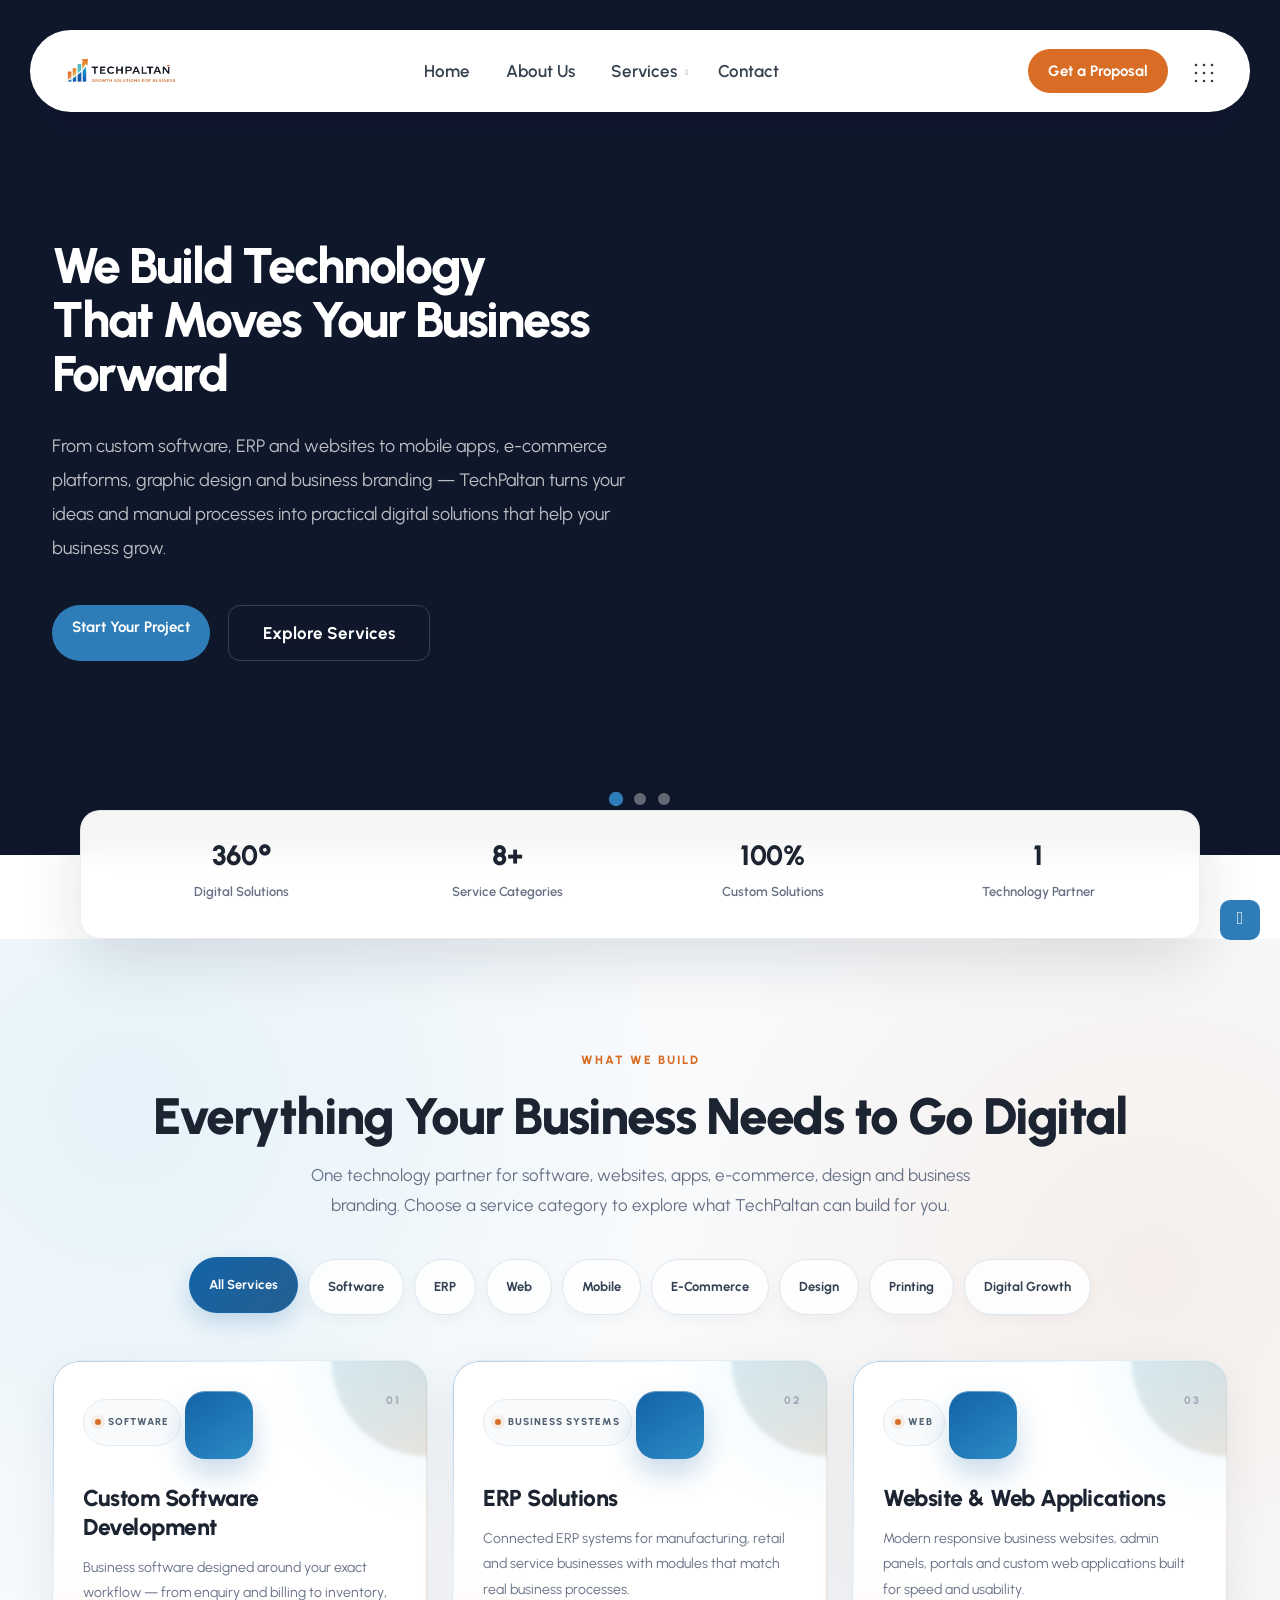
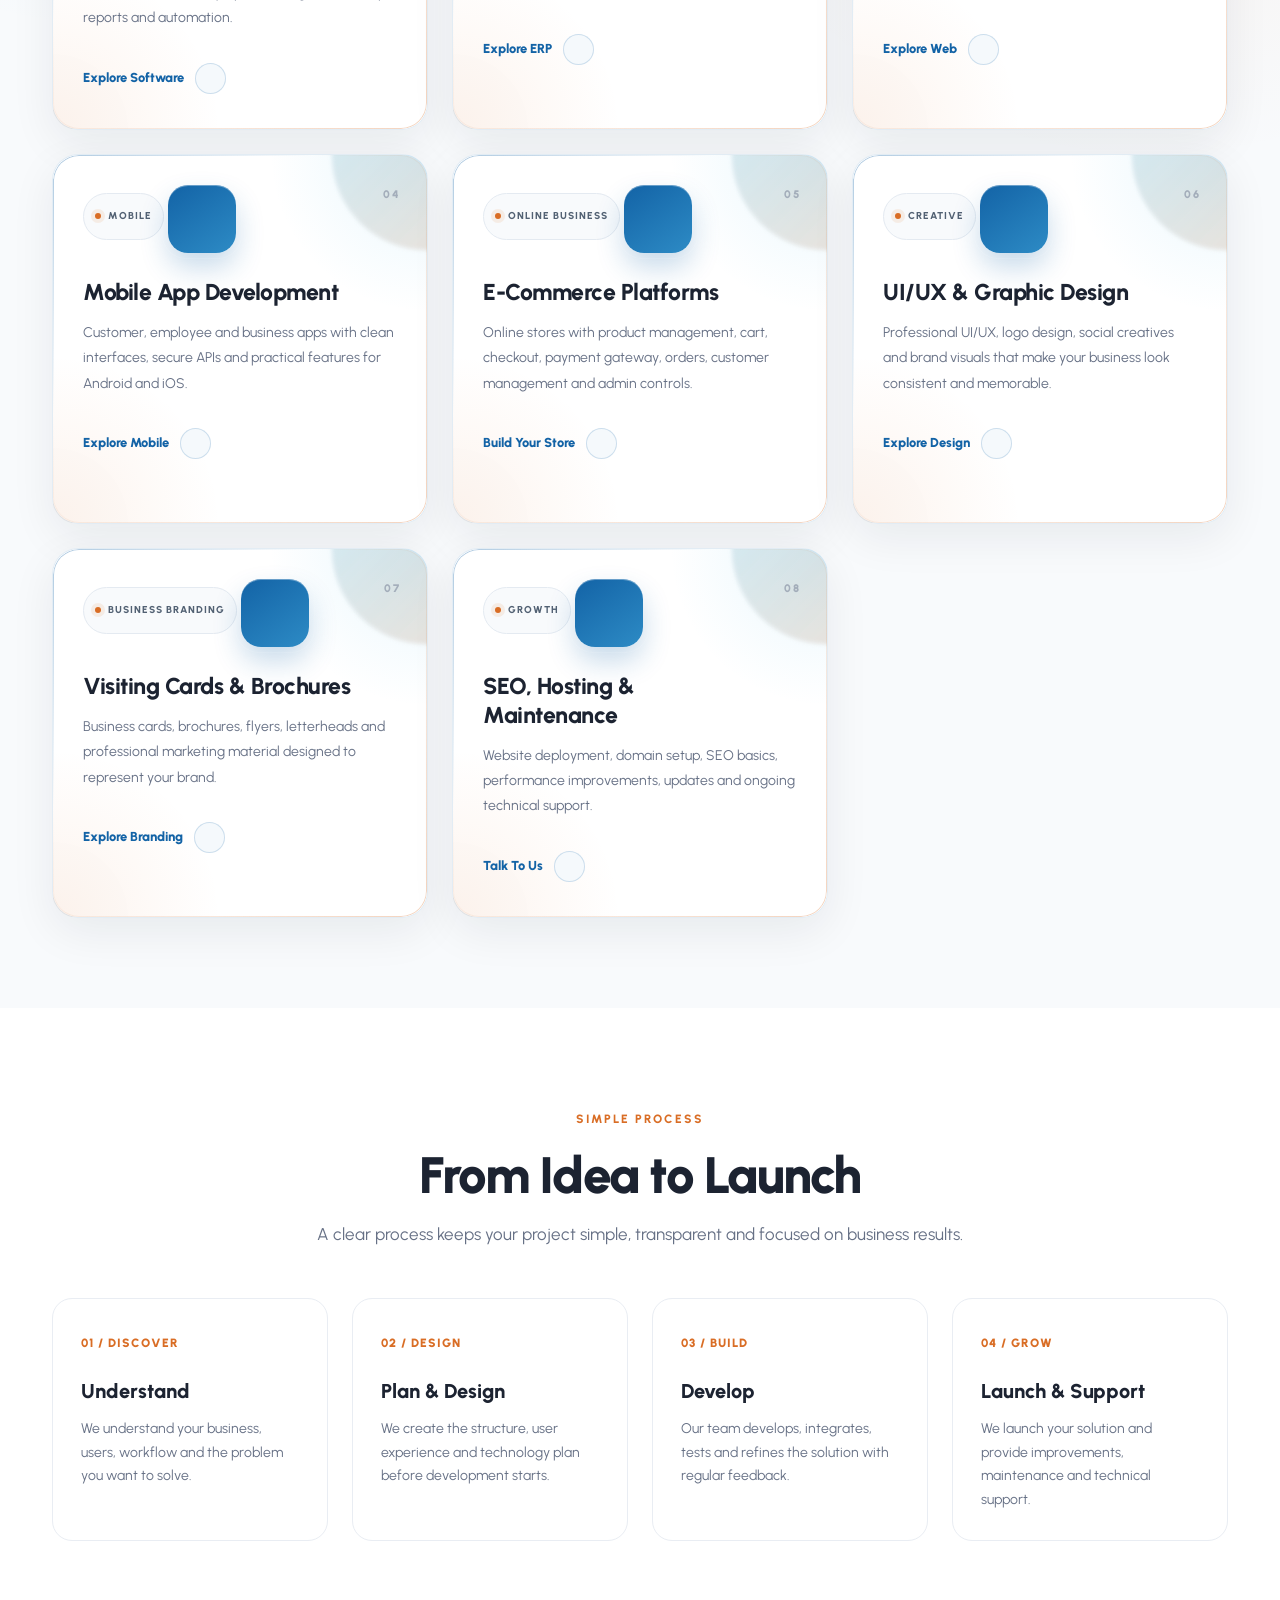
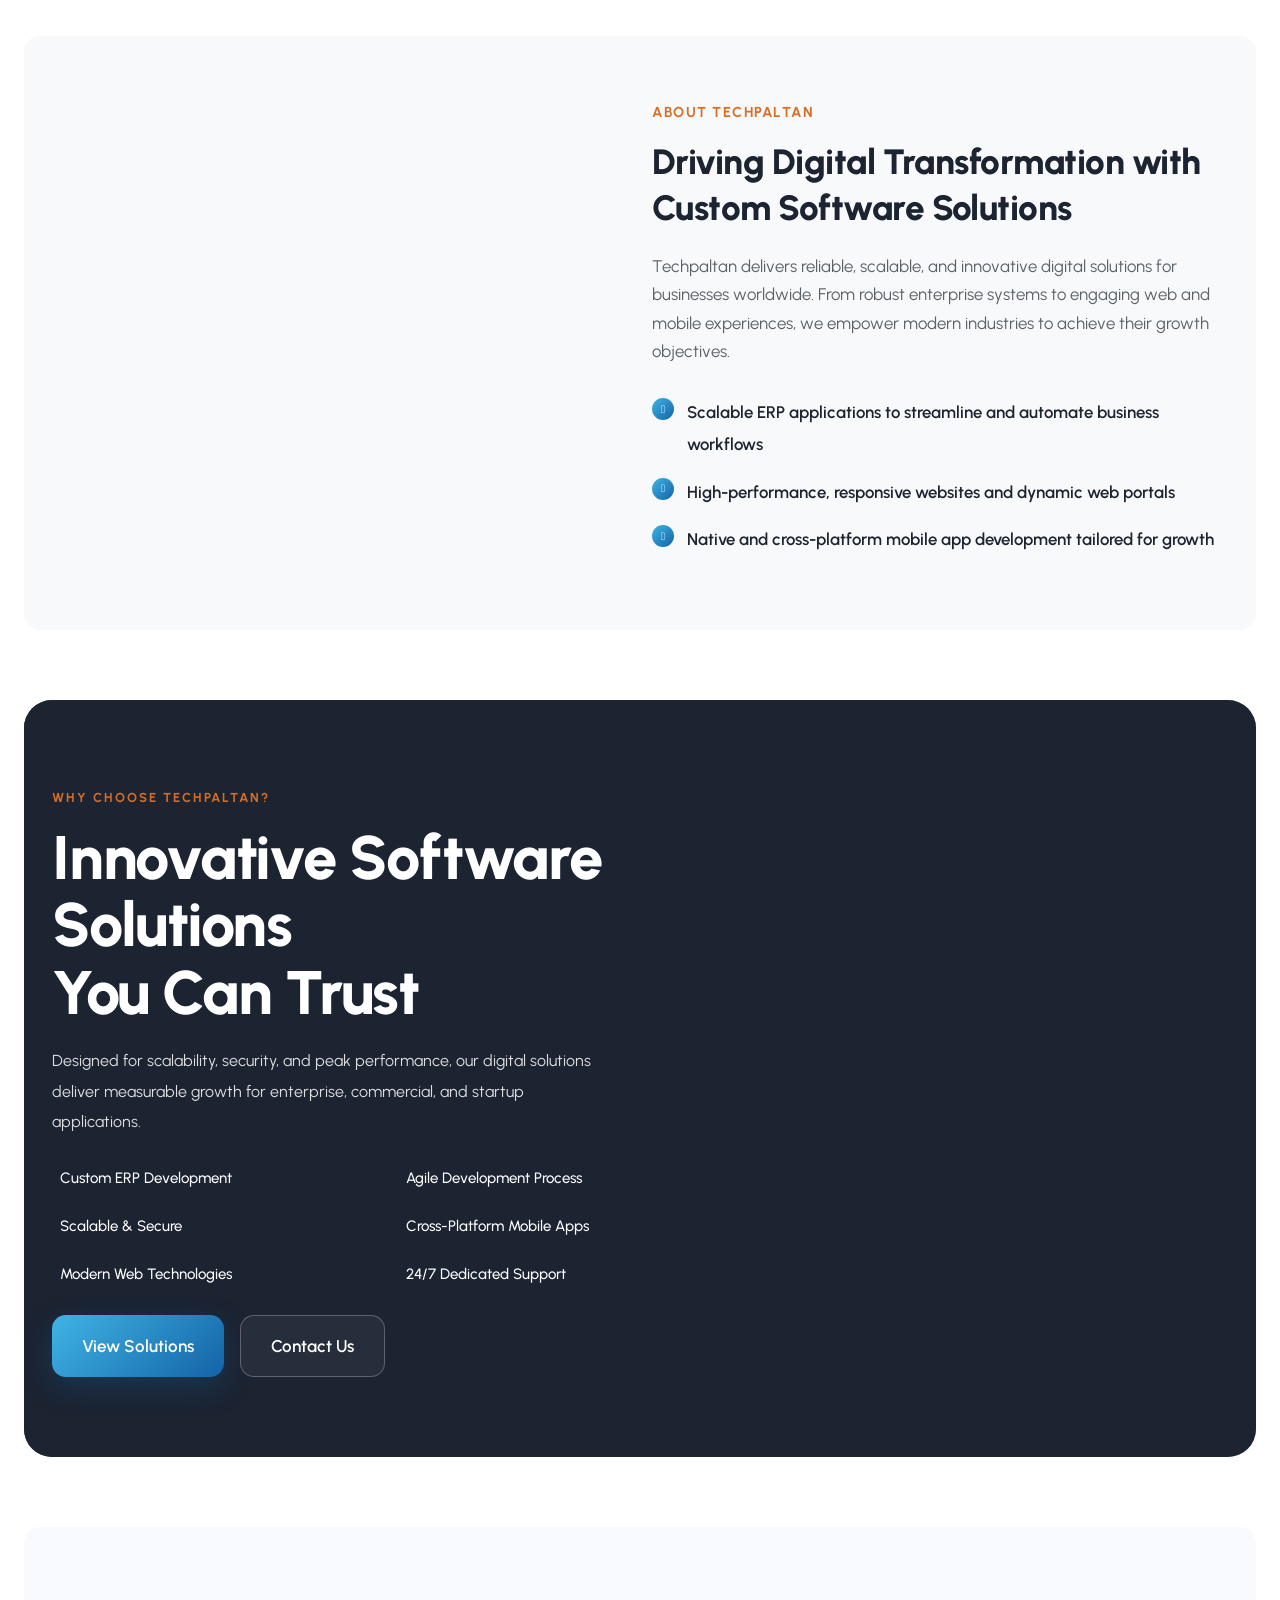
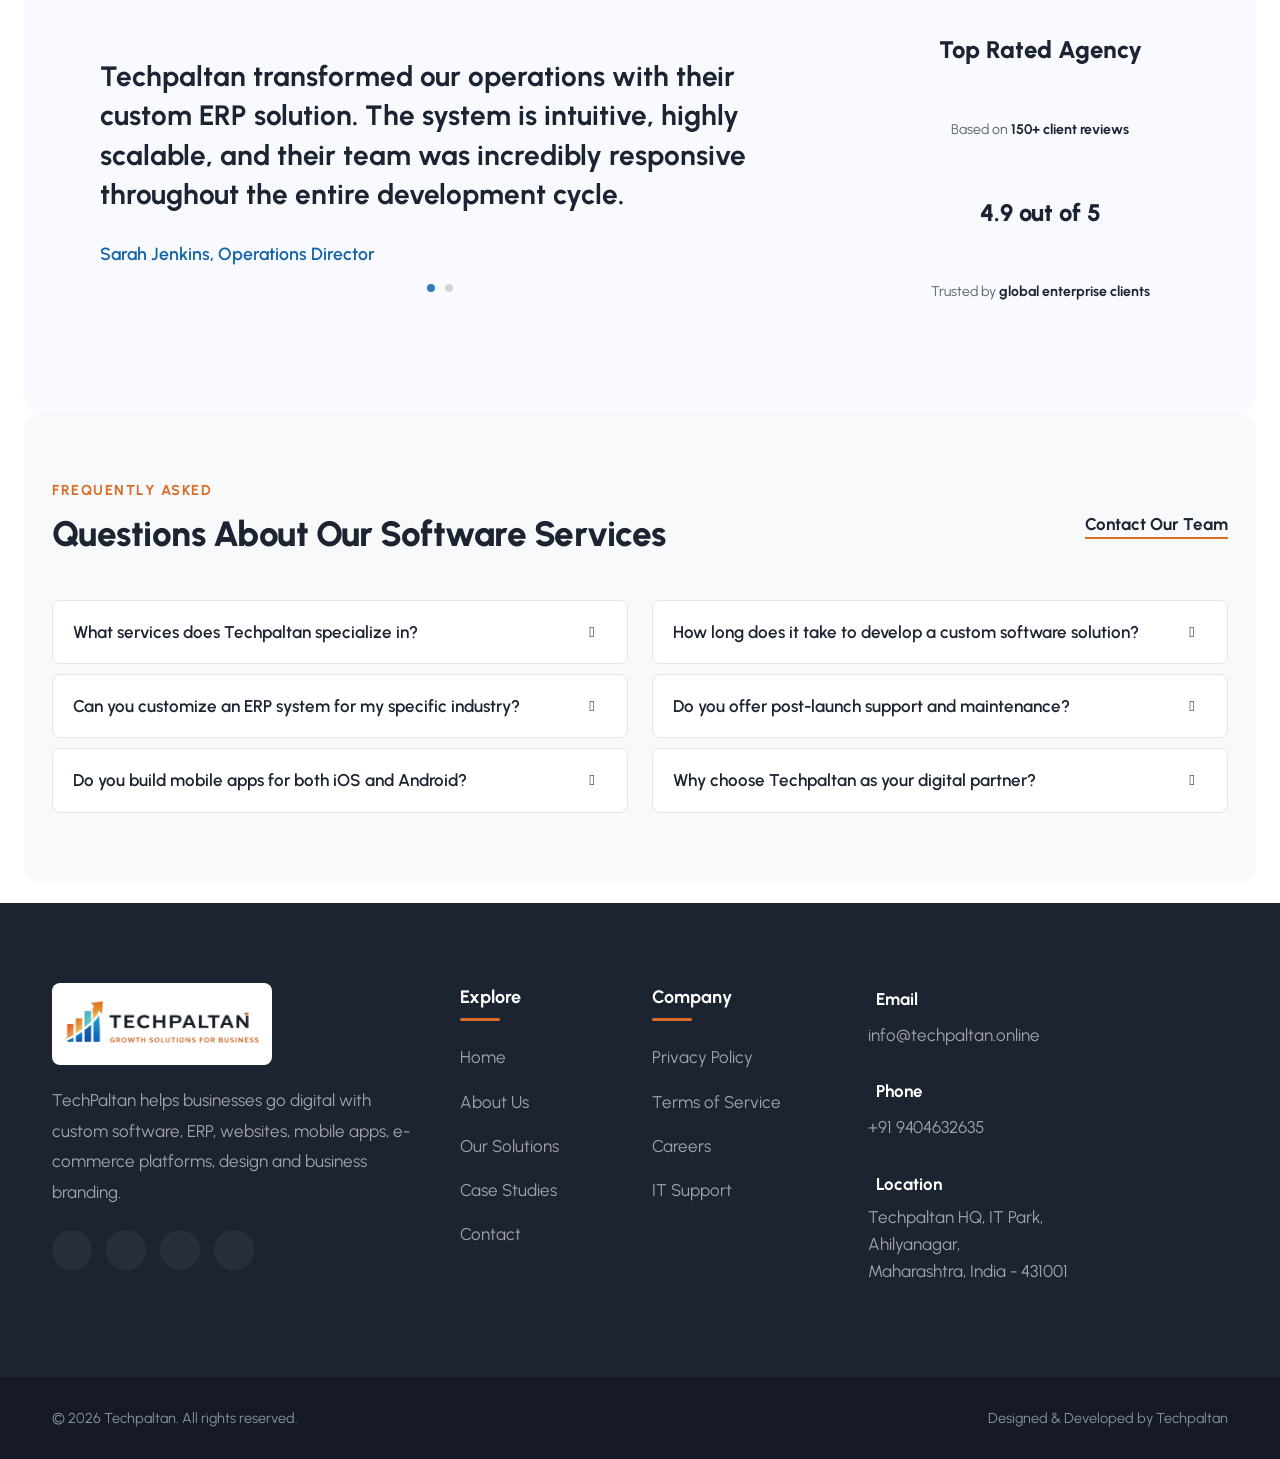
==== commit 06e83208: "Update index.html" ====
--- a/index.html
+++ b/index.html
@@ -284,6 +284,266 @@
         .tp-filter-btn { flex: 0 0 auto; }
         .tp-service-card { padding: 24px; }
     }
+</style>
+
+
+<style id="tp-premium-service-cards">
+/* =========================================================
+   TECHPALTAN PREMIUM SERVICE CARDS
+   Logo theme: Navy + Orange + Blue
+   ========================================================= */
+
+#services .tp-service-item{
+    perspective:1200px;
+}
+
+#services .tp-service-card{
+    position:relative;
+    min-height:370px;
+    padding:30px 30px 26px;
+    border:1px solid rgba(19,99,166,.12);
+    border-radius:26px;
+    background:
+        radial-gradient(circle at 100% 0%, rgba(64,180,229,.13), transparent 30%),
+        radial-gradient(circle at 0% 100%, rgba(217,109,37,.09), transparent 32%),
+        rgba(255,255,255,.96);
+    box-shadow:0 14px 45px rgba(16,24,40,.07);
+    overflow:hidden;
+    isolation:isolate;
+    transition:transform .4s cubic-bezier(.2,.8,.2,1),
+               box-shadow .4s ease,
+               border-color .4s ease;
+}
+
+/* Premium gradient border */
+#services .tp-service-card::before{
+    content:"";
+    position:absolute;
+    inset:0;
+    padding:1px;
+    border-radius:26px;
+    background:linear-gradient(135deg,
+        rgba(19,99,166,.35),
+        transparent 35%,
+        rgba(217,109,37,.30));
+    -webkit-mask:linear-gradient(#fff 0 0) content-box,linear-gradient(#fff 0 0);
+    -webkit-mask-composite:xor;
+    mask-composite:exclude;
+    pointer-events:none;
+    z-index:3;
+}
+
+/* Decorative glow */
+#services .tp-service-card::after{
+    content:"";
+    position:absolute;
+    width:190px;
+    height:190px;
+    right:-95px;
+    top:-95px;
+    border-radius:50%;
+    background:linear-gradient(135deg,rgba(64,180,229,.22),rgba(217,109,37,.18));
+    filter:blur(2px);
+    transition:transform .5s ease;
+    z-index:-1;
+}
+
+/* Bottom accent */
+#services .tp-service-card .tp-card-accent{
+    position:absolute;
+    left:30px;
+    right:30px;
+    bottom:0;
+    height:3px;
+    border-radius:10px 10px 0 0;
+    background:linear-gradient(90deg,var(--tp-blue),var(--tp-cyan),var(--tp-orange));
+    transform:scaleX(.25);
+    transform-origin:left;
+    opacity:.45;
+    transition:.4s ease;
+}
+
+#services .tp-service-card:hover{
+    transform:translateY(-12px) rotateX(1deg);
+    border-color:rgba(19,99,166,.25);
+    box-shadow:
+        0 28px 70px rgba(16,24,40,.13),
+        0 8px 25px rgba(19,99,166,.07);
+}
+
+#services .tp-service-card:hover::after{
+    transform:scale(1.65);
+}
+
+#services .tp-service-card:hover .tp-card-accent{
+    transform:scaleX(1);
+    opacity:1;
+}
+
+/* Number badge */
+#services .tp-service-card .tp-card-number{
+    position:absolute;
+    top:24px;
+    right:27px;
+    font-size:11px;
+    font-weight:900;
+    letter-spacing:1.5px;
+    color:#a3adba;
+}
+
+/* Icon */
+#services .tp-service-icon{
+    position:relative;
+    width:68px;
+    height:68px;
+    margin-bottom:25px;
+    border-radius:20px;
+    background:linear-gradient(145deg,var(--tp-blue),#2d8bc5);
+    box-shadow:
+        0 14px 28px rgba(19,99,166,.24),
+        inset 0 1px 0 rgba(255,255,255,.35);
+    font-size:25px;
+    z-index:2;
+}
+
+#services .tp-service-card:nth-child(2n) .tp-service-icon{
+    background:linear-gradient(145deg,var(--tp-orange),#f19a42);
+    box-shadow:
+        0 14px 28px rgba(217,109,37,.24),
+        inset 0 1px 0 rgba(255,255,255,.35);
+}
+
+#services .tp-service-icon::after{
+    content:"";
+    position:absolute;
+    inset:-6px;
+    border:1px solid currentColor;
+    border-radius:24px;
+    opacity:.10;
+}
+
+/* Tag */
+#services .tp-mini-tag{
+    display:inline-flex;
+    align-items:center;
+    gap:7px;
+    padding:6px 11px;
+    margin-bottom:17px;
+    border:1px solid #e4eaf1;
+    border-radius:999px;
+    background:#f8fafc;
+    color:#526173;
+    font-size:10px;
+    font-weight:800;
+    letter-spacing:1px;
+}
+
+#services .tp-mini-tag::before{
+    content:"";
+    width:6px;
+    height:6px;
+    border-radius:50%;
+    background:var(--tp-orange);
+    box-shadow:0 0 0 4px rgba(217,109,37,.10);
+}
+
+/* Heading */
+#services .tp-service-card h3{
+    position:relative;
+    font-size:23px;
+    line-height:1.25;
+    letter-spacing:-.5px;
+    margin-bottom:13px;
+    padding-right:25px;
+}
+
+/* Description */
+#services .tp-service-card p{
+    font-size:14px;
+    line-height:1.8;
+    min-height:76px;
+    margin-bottom:22px;
+}
+
+/* Link */
+#services .tp-service-link{
+    display:inline-flex;
+    align-items:center;
+    gap:11px;
+    padding:9px 0;
+    color:var(--tp-blue);
+    font-size:13px;
+    font-weight:850;
+    transition:.3s ease;
+}
+
+#services .tp-service-link i{
+    width:31px;
+    height:31px;
+    display:inline-flex;
+    align-items:center;
+    justify-content:center;
+    border:1px solid rgba(19,99,166,.18);
+    border-radius:50%;
+    background:#f5f9fc;
+    transition:.3s ease;
+}
+
+#services .tp-service-link:hover{
+    color:var(--tp-orange);
+}
+
+#services .tp-service-link:hover i{
+    color:#fff;
+    border-color:var(--tp-orange);
+    background:var(--tp-orange);
+    transform:translateX(4px);
+}
+
+/* Filter buttons upgraded */
+#services .tp-filter-btn{
+    position:relative;
+    border:1px solid #dfe6ee;
+    background:rgba(255,255,255,.85);
+    box-shadow:0 5px 15px rgba(16,24,40,.035);
+    transition:.3s ease;
+}
+
+#services .tp-filter-btn:hover{
+    border-color:rgba(19,99,166,.35);
+    color:var(--tp-blue);
+    transform:translateY(-3px);
+}
+
+#services .tp-filter-btn.active{
+    background:linear-gradient(135deg,var(--tp-blue),#245f91);
+    border-color:var(--tp-blue);
+    box-shadow:0 10px 25px rgba(19,99,166,.22);
+}
+
+/* Responsive */
+@media(max-width:767px){
+    #services .tp-service-card{
+        min-height:345px;
+        padding:26px 24px 24px;
+        border-radius:22px;
+    }
+
+    #services .tp-service-card::before{
+        border-radius:22px;
+    }
+
+    #services .tp-service-icon{
+        width:62px;
+        height:62px;
+        border-radius:18px;
+        margin-bottom:21px;
+    }
+
+    #services .tp-service-card h3{
+        font-size:21px;
+    }
+}
 </style>
 
 </head>
@@ -829,6 +1089,7 @@
 
             <div class="col-lg-4 col-md-6 tp-service-item" data-category="software">
                 <div class="tp-service-card">
+                    <span class="tp-card-number">01</span>
                     <span class="tp-mini-tag">Software</span>
                     <div class="tp-service-icon"><i class="fa fa-code"></i></div>
                     <h3>Custom Software Development</h3>
@@ -839,6 +1100,7 @@
 
             <div class="col-lg-4 col-md-6 tp-service-item" data-category="erp">
                 <div class="tp-service-card">
+                    <span class="tp-card-number">02</span>
                     <span class="tp-mini-tag">Business Systems</span>
                     <div class="tp-service-icon"><i class="fa fa-cubes"></i></div>
                     <h3>ERP Solutions</h3>
@@ -849,6 +1111,7 @@
 
             <div class="col-lg-4 col-md-6 tp-service-item" data-category="web">
                 <div class="tp-service-card">
+                    <span class="tp-card-number">03</span>
                     <span class="tp-mini-tag">Web</span>
                     <div class="tp-service-icon"><i class="fa fa-globe"></i></div>
                     <h3>Website & Web Applications</h3>
@@ -859,6 +1122,7 @@
 
             <div class="col-lg-4 col-md-6 tp-service-item" data-category="mobile">
                 <div class="tp-service-card">
+                    <span class="tp-card-number">04</span>
                     <span class="tp-mini-tag">Mobile</span>
                     <div class="tp-service-icon"><i class="fa fa-mobile"></i></div>
                     <h3>Mobile App Development</h3>
@@ -869,6 +1133,7 @@
 
             <div class="col-lg-4 col-md-6 tp-service-item" data-category="ecommerce">
                 <div class="tp-service-card">
+                    <span class="tp-card-number">05</span>
                     <span class="tp-mini-tag">Online Business</span>
                     <div class="tp-service-icon"><i class="fa fa-shopping-cart"></i></div>
                     <h3>E-Commerce Platforms</h3>
@@ -879,6 +1144,7 @@
 
             <div class="col-lg-4 col-md-6 tp-service-item" data-category="design">
                 <div class="tp-service-card">
+                    <span class="tp-card-number">06</span>
                     <span class="tp-mini-tag">Creative</span>
                     <div class="tp-service-icon"><i class="fa fa-paint-brush"></i></div>
                     <h3>UI/UX & Graphic Design</h3>
@@ -889,6 +1155,7 @@
 
             <div class="col-lg-4 col-md-6 tp-service-item" data-category="printing">
                 <div class="tp-service-card">
+                    <span class="tp-card-number">07</span>
                     <span class="tp-mini-tag">Business Branding</span>
                     <div class="tp-service-icon"><i class="fa fa-id-card"></i></div>
                     <h3>Visiting Cards & Brochures</h3>
@@ -899,6 +1166,7 @@
 
             <div class="col-lg-4 col-md-6 tp-service-item" data-category="growth">
                 <div class="tp-service-card">
+                    <span class="tp-card-number">08</span>
                     <span class="tp-mini-tag">Growth</span>
                     <div class="tp-service-icon"><i class="fa fa-line-chart"></i></div>
                     <h3>SEO, Hosting & Maintenance</h3>
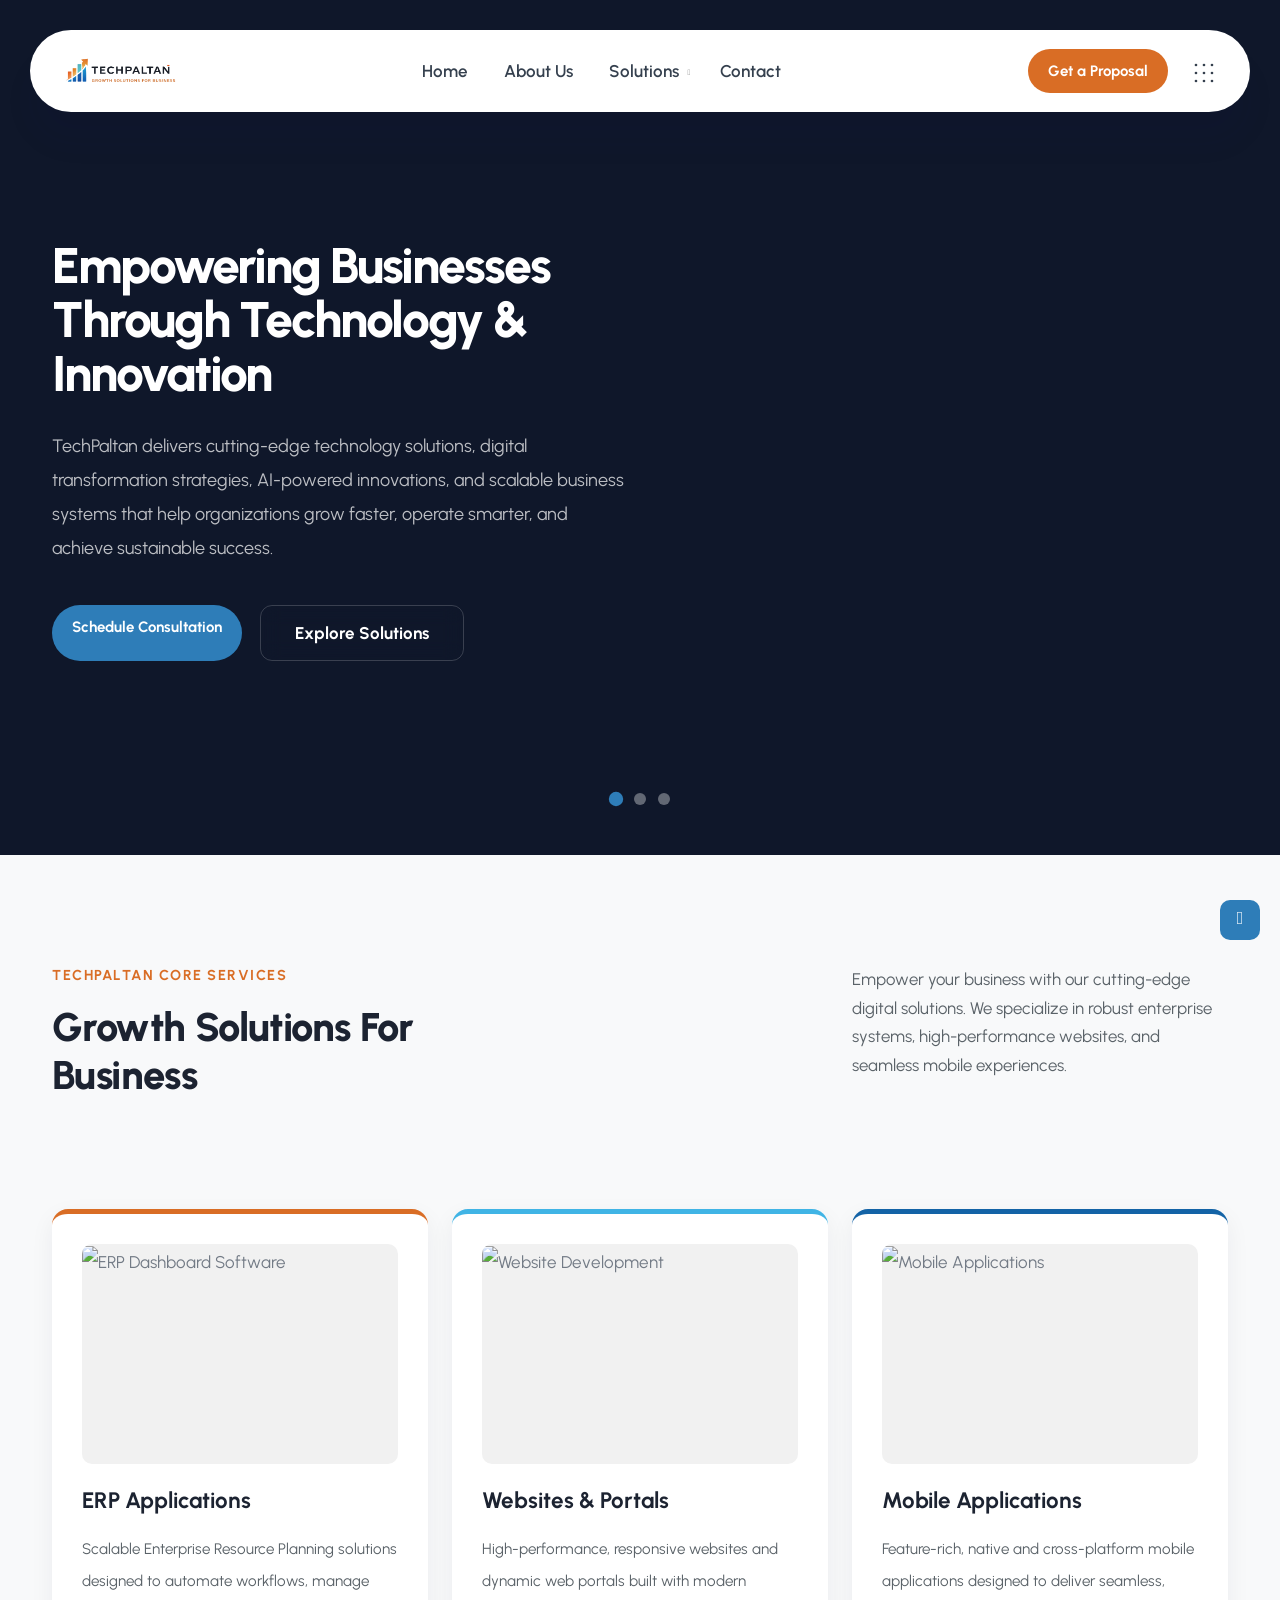
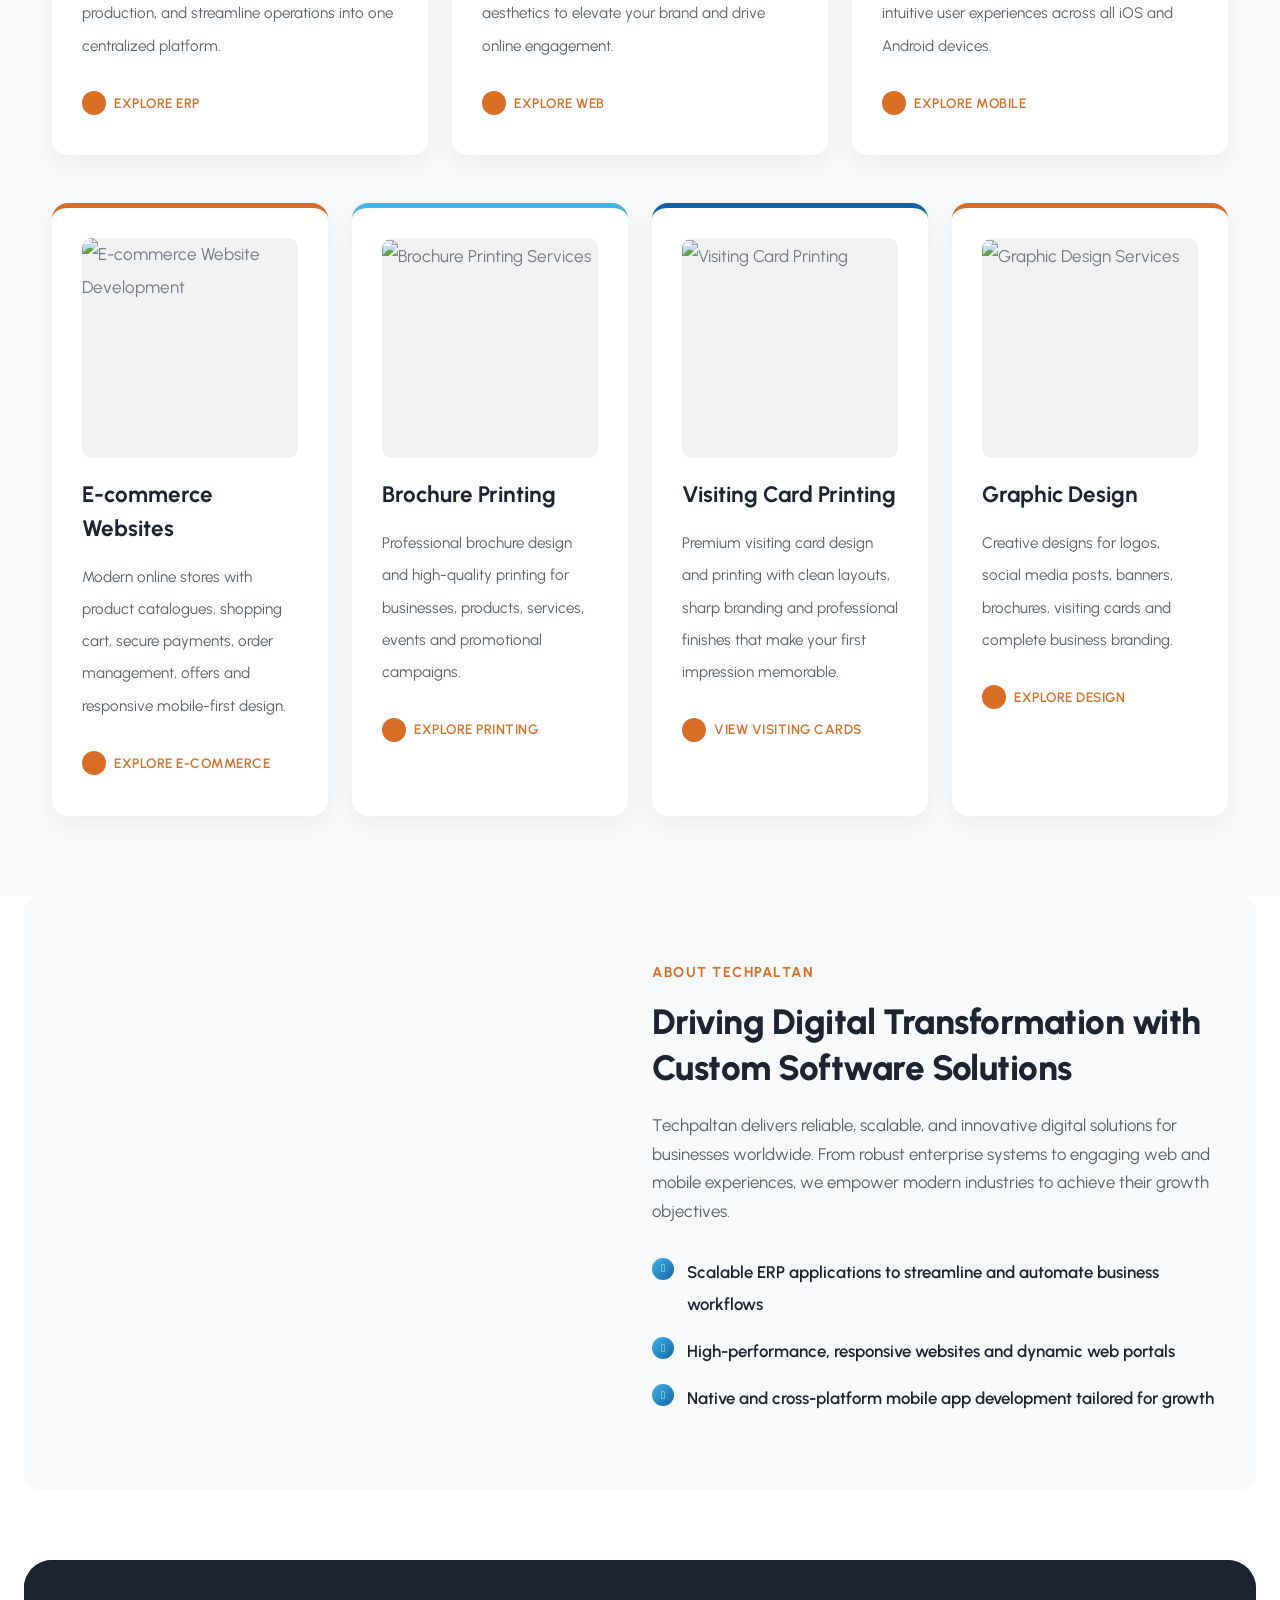
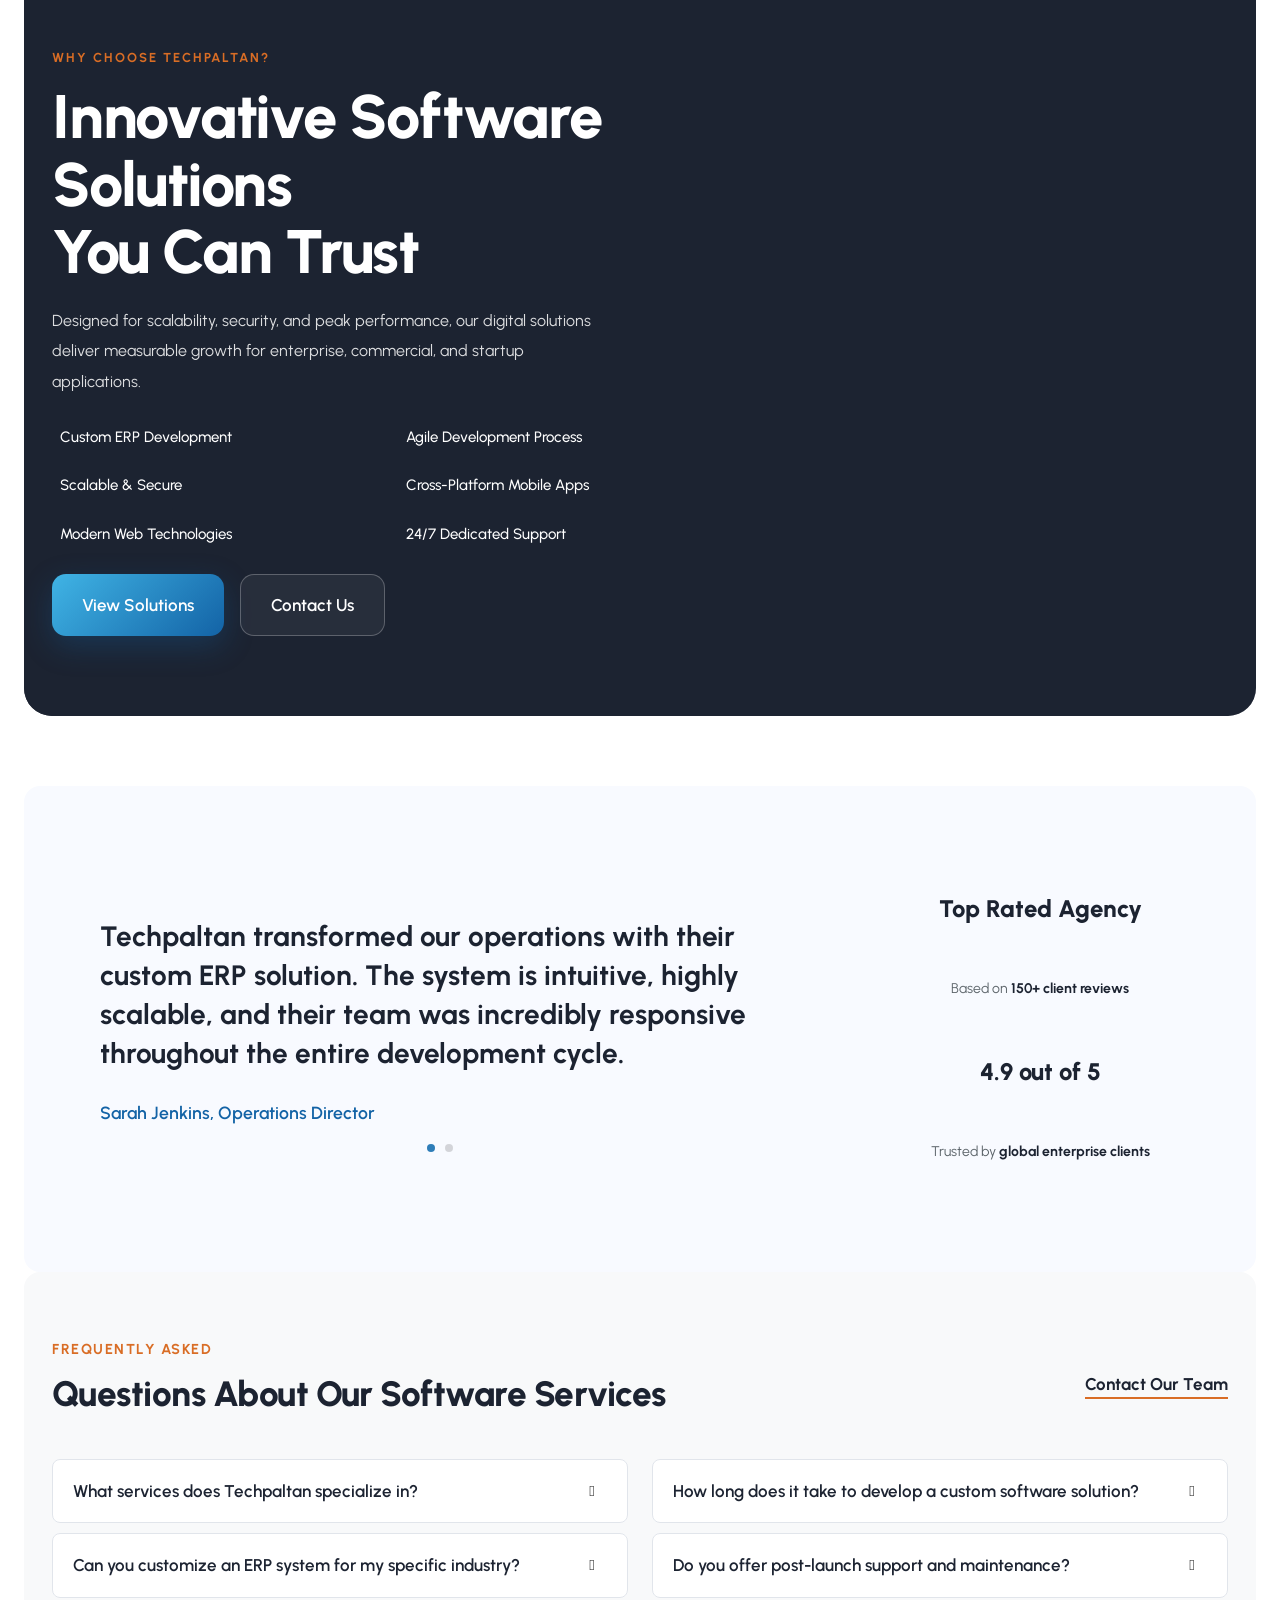
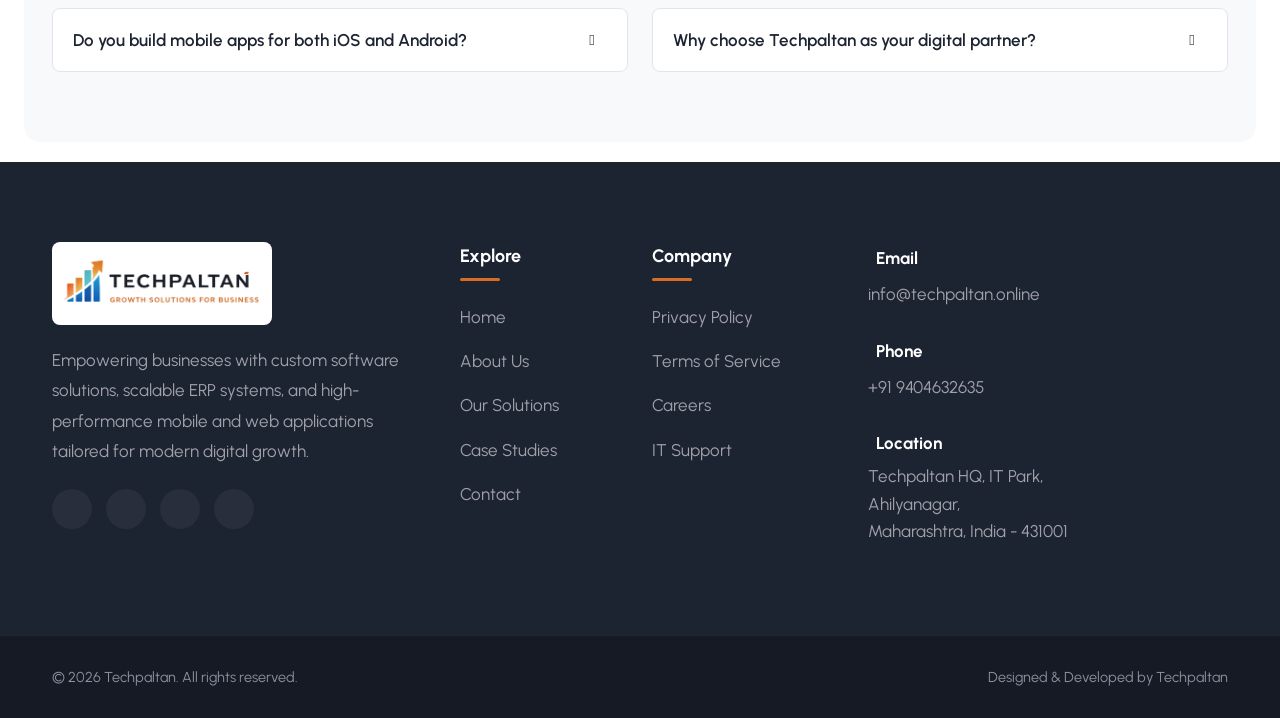
==== commit aba105cf: "Update index.html" ====
--- a/index.html
+++ b/index.html
@@ -2,6 +2,7 @@
 <html lang="en">
 
 
+<!-- Mirrored from madebydesignesia.com/themes/seoly/index.html by HTTrack Website Copier/3.x [XR&CO'2014], Sat, 23 May 2026 05:37:08 GMT -->
 
 <head>
     <title>Techpaltan - ERP | Application | Websites </title>
@@ -36,516 +37,6 @@
     <!-- color scheme -->
     <link id="colors" href="css/colors/scheme-01.css" rel="stylesheet" type="text/css">
 
-
-<style id="techpaltan-modern-home">
-    :root {
-        --tp-navy: #101828;
-        --tp-orange: #D96D25;
-        --tp-blue: #1363A6;
-        --tp-cyan: #40B4E5;
-        --tp-muted: #667085;
-        --tp-soft: #F6F8FC;
-    }
-
-    .tp-stats-strip {
-        position: relative;
-        z-index: 10;
-        margin: -45px auto 0;
-        max-width: 1120px;
-        padding: 22px 28px;
-        background: rgba(255,255,255,.96);
-        border: 1px solid rgba(16,24,40,.08);
-        border-radius: 20px;
-        box-shadow: 0 20px 60px rgba(16,24,40,.12);
-        backdrop-filter: blur(14px);
-    }
-
-    .tp-stat-item {
-        text-align: center;
-        padding: 8px 15px;
-        border-right: 1px solid #e8ecf2;
-    }
-    .tp-stat-item:last-child { border-right: 0; }
-    .tp-stat-number {
-        font-size: 28px;
-        line-height: 1;
-        font-weight: 800;
-        color: var(--tp-navy);
-        margin-bottom: 7px;
-    }
-    .tp-stat-label {
-        color: var(--tp-muted);
-        font-size: 13px;
-        font-weight: 600;
-    }
-
-    .tp-services-modern {
-        padding: 105px 0 90px;
-        background:
-            radial-gradient(circle at 10% 10%, rgba(64,180,229,.10), transparent 28%),
-            radial-gradient(circle at 90% 20%, rgba(217,109,37,.08), transparent 28%),
-            #f8fafc;
-    }
-
-    .tp-section-kicker {
-        color: var(--tp-orange);
-        text-transform: uppercase;
-        letter-spacing: 2px;
-        font-size: 12px;
-        font-weight: 800;
-        margin-bottom: 12px;
-    }
-
-    .tp-section-title {
-        color: var(--tp-navy);
-        font-size: clamp(34px, 4vw, 54px);
-        line-height: 1.08;
-        font-weight: 850;
-        letter-spacing: -1.5px;
-        margin-bottom: 16px;
-    }
-
-    .tp-section-desc {
-        max-width: 720px;
-        margin: 0 auto;
-        color: var(--tp-muted);
-        font-size: 17px;
-        line-height: 1.8;
-    }
-
-    .tp-category-filter {
-        display: flex;
-        justify-content: center;
-        flex-wrap: wrap;
-        gap: 10px;
-        margin: 38px 0 45px;
-    }
-
-    .tp-filter-btn {
-        border: 1px solid #dfe5ed;
-        background: #fff;
-        color: #344054;
-        border-radius: 999px;
-        padding: 11px 19px;
-        font-size: 13px;
-        font-weight: 700;
-        cursor: pointer;
-        transition: .25s ease;
-    }
-
-    .tp-filter-btn:hover,
-    .tp-filter-btn.active {
-        background: var(--tp-navy);
-        color: #fff;
-        border-color: var(--tp-navy);
-        transform: translateY(-2px);
-        box-shadow: 0 8px 20px rgba(16,24,40,.14);
-    }
-
-    .tp-service-card {
-        position: relative;
-        height: 100%;
-        padding: 28px;
-        border-radius: 22px;
-        background: rgba(255,255,255,.92);
-        border: 1px solid #e9edf3;
-        box-shadow: 0 12px 35px rgba(16,24,40,.06);
-        overflow: hidden;
-        transition: .35s cubic-bezier(.2,.8,.2,1);
-    }
-
-    .tp-service-card::after {
-        content: "";
-        position: absolute;
-        width: 130px;
-        height: 130px;
-        right: -55px;
-        top: -55px;
-        border-radius: 50%;
-        background: linear-gradient(135deg, rgba(64,180,229,.16), rgba(217,109,37,.12));
-        transition: .35s ease;
-    }
-
-    .tp-service-card:hover {
-        transform: translateY(-9px);
-        border-color: rgba(64,180,229,.38);
-        box-shadow: 0 22px 55px rgba(16,24,40,.12);
-    }
-
-    .tp-service-card:hover::after { transform: scale(1.5); }
-
-    .tp-service-icon {
-        width: 58px;
-        height: 58px;
-        display: inline-flex;
-        align-items: center;
-        justify-content: center;
-        border-radius: 16px;
-        color: #fff;
-        font-size: 23px;
-        background: linear-gradient(135deg, var(--tp-blue), var(--tp-cyan));
-        box-shadow: 0 12px 25px rgba(19,99,166,.22);
-        margin-bottom: 22px;
-    }
-
-    .tp-service-card:nth-child(2n) .tp-service-icon {
-        background: linear-gradient(135deg, #b9571c, var(--tp-orange));
-        box-shadow: 0 12px 25px rgba(217,109,37,.20);
-    }
-
-    .tp-service-card h3 {
-        color: var(--tp-navy);
-        font-size: 21px;
-        font-weight: 800;
-        margin-bottom: 12px;
-    }
-
-    .tp-service-card p {
-        color: var(--tp-muted);
-        font-size: 14px;
-        line-height: 1.75;
-        margin-bottom: 20px;
-    }
-
-    .tp-service-link {
-        display: inline-flex;
-        align-items: center;
-        gap: 8px;
-        color: var(--tp-blue);
-        font-size: 13px;
-        font-weight: 800;
-        text-decoration: none;
-    }
-
-    .tp-service-link:hover { color: var(--tp-orange); }
-
-    .tp-service-card.is-hidden {
-        display: none;
-    }
-
-    .tp-mini-tag {
-        display: inline-block;
-        padding: 5px 9px;
-        border-radius: 7px;
-        background: #f1f5f9;
-        color: #475467;
-        font-size: 10px;
-        font-weight: 800;
-        text-transform: uppercase;
-        letter-spacing: .8px;
-        margin-bottom: 14px;
-    }
-
-    .tp-process-section {
-        padding: 95px 0;
-        background: #fff;
-    }
-
-    .tp-process-card {
-        height: 100%;
-        padding: 28px;
-        border-radius: 20px;
-        background: #fff;
-        border: 1px solid #e9edf3;
-        transition: .3s ease;
-    }
-    .tp-process-card:hover {
-        transform: translateY(-6px);
-        box-shadow: 0 18px 45px rgba(16,24,40,.09);
-    }
-    .tp-process-no {
-        font-size: 12px;
-        font-weight: 900;
-        color: var(--tp-orange);
-        letter-spacing: 1px;
-        margin-bottom: 16px;
-    }
-    .tp-process-card h4 {
-        color: var(--tp-navy);
-        font-weight: 800;
-        margin-bottom: 10px;
-    }
-    .tp-process-card p {
-        color: var(--tp-muted);
-        line-height: 1.7;
-        font-size: 14px;
-        margin: 0;
-    }
-
-    @media (max-width: 991px) {
-        .tp-stat-item { border-right: 0; border-bottom: 1px solid #e8ecf2; }
-        .tp-stat-item:last-child { border-bottom: 0; }
-        .tp-stats-strip { margin: -25px 20px 0; }
-        .tp-services-modern { padding-top: 75px; }
-    }
-
-    @media (max-width: 576px) {
-        .tp-category-filter { justify-content: flex-start; overflow-x: auto; flex-wrap: nowrap; padding-bottom: 6px; }
-        .tp-filter-btn { flex: 0 0 auto; }
-        .tp-service-card { padding: 24px; }
-    }
-</style>
-
-
-<style id="tp-premium-service-cards">
-/* =========================================================
-   TECHPALTAN PREMIUM SERVICE CARDS
-   Logo theme: Navy + Orange + Blue
-   ========================================================= */
-
-#services .tp-service-item{
-    perspective:1200px;
-}
-
-#services .tp-service-card{
-    position:relative;
-    min-height:370px;
-    padding:30px 30px 26px;
-    border:1px solid rgba(19,99,166,.12);
-    border-radius:26px;
-    background:
-        radial-gradient(circle at 100% 0%, rgba(64,180,229,.13), transparent 30%),
-        radial-gradient(circle at 0% 100%, rgba(217,109,37,.09), transparent 32%),
-        rgba(255,255,255,.96);
-    box-shadow:0 14px 45px rgba(16,24,40,.07);
-    overflow:hidden;
-    isolation:isolate;
-    transition:transform .4s cubic-bezier(.2,.8,.2,1),
-               box-shadow .4s ease,
-               border-color .4s ease;
-}
-
-/* Premium gradient border */
-#services .tp-service-card::before{
-    content:"";
-    position:absolute;
-    inset:0;
-    padding:1px;
-    border-radius:26px;
-    background:linear-gradient(135deg,
-        rgba(19,99,166,.35),
-        transparent 35%,
-        rgba(217,109,37,.30));
-    -webkit-mask:linear-gradient(#fff 0 0) content-box,linear-gradient(#fff 0 0);
-    -webkit-mask-composite:xor;
-    mask-composite:exclude;
-    pointer-events:none;
-    z-index:3;
-}
-
-/* Decorative glow */
-#services .tp-service-card::after{
-    content:"";
-    position:absolute;
-    width:190px;
-    height:190px;
-    right:-95px;
-    top:-95px;
-    border-radius:50%;
-    background:linear-gradient(135deg,rgba(64,180,229,.22),rgba(217,109,37,.18));
-    filter:blur(2px);
-    transition:transform .5s ease;
-    z-index:-1;
-}
-
-/* Bottom accent */
-#services .tp-service-card .tp-card-accent{
-    position:absolute;
-    left:30px;
-    right:30px;
-    bottom:0;
-    height:3px;
-    border-radius:10px 10px 0 0;
-    background:linear-gradient(90deg,var(--tp-blue),var(--tp-cyan),var(--tp-orange));
-    transform:scaleX(.25);
-    transform-origin:left;
-    opacity:.45;
-    transition:.4s ease;
-}
-
-#services .tp-service-card:hover{
-    transform:translateY(-12px) rotateX(1deg);
-    border-color:rgba(19,99,166,.25);
-    box-shadow:
-        0 28px 70px rgba(16,24,40,.13),
-        0 8px 25px rgba(19,99,166,.07);
-}
-
-#services .tp-service-card:hover::after{
-    transform:scale(1.65);
-}
-
-#services .tp-service-card:hover .tp-card-accent{
-    transform:scaleX(1);
-    opacity:1;
-}
-
-/* Number badge */
-#services .tp-service-card .tp-card-number{
-    position:absolute;
-    top:24px;
-    right:27px;
-    font-size:11px;
-    font-weight:900;
-    letter-spacing:1.5px;
-    color:#a3adba;
-}
-
-/* Icon */
-#services .tp-service-icon{
-    position:relative;
-    width:68px;
-    height:68px;
-    margin-bottom:25px;
-    border-radius:20px;
-    background:linear-gradient(145deg,var(--tp-blue),#2d8bc5);
-    box-shadow:
-        0 14px 28px rgba(19,99,166,.24),
-        inset 0 1px 0 rgba(255,255,255,.35);
-    font-size:25px;
-    z-index:2;
-}
-
-#services .tp-service-card:nth-child(2n) .tp-service-icon{
-    background:linear-gradient(145deg,var(--tp-orange),#f19a42);
-    box-shadow:
-        0 14px 28px rgba(217,109,37,.24),
-        inset 0 1px 0 rgba(255,255,255,.35);
-}
-
-#services .tp-service-icon::after{
-    content:"";
-    position:absolute;
-    inset:-6px;
-    border:1px solid currentColor;
-    border-radius:24px;
-    opacity:.10;
-}
-
-/* Tag */
-#services .tp-mini-tag{
-    display:inline-flex;
-    align-items:center;
-    gap:7px;
-    padding:6px 11px;
-    margin-bottom:17px;
-    border:1px solid #e4eaf1;
-    border-radius:999px;
-    background:#f8fafc;
-    color:#526173;
-    font-size:10px;
-    font-weight:800;
-    letter-spacing:1px;
-}
-
-#services .tp-mini-tag::before{
-    content:"";
-    width:6px;
-    height:6px;
-    border-radius:50%;
-    background:var(--tp-orange);
-    box-shadow:0 0 0 4px rgba(217,109,37,.10);
-}
-
-/* Heading */
-#services .tp-service-card h3{
-    position:relative;
-    font-size:23px;
-    line-height:1.25;
-    letter-spacing:-.5px;
-    margin-bottom:13px;
-    padding-right:25px;
-}
-
-/* Description */
-#services .tp-service-card p{
-    font-size:14px;
-    line-height:1.8;
-    min-height:76px;
-    margin-bottom:22px;
-}
-
-/* Link */
-#services .tp-service-link{
-    display:inline-flex;
-    align-items:center;
-    gap:11px;
-    padding:9px 0;
-    color:var(--tp-blue);
-    font-size:13px;
-    font-weight:850;
-    transition:.3s ease;
-}
-
-#services .tp-service-link i{
-    width:31px;
-    height:31px;
-    display:inline-flex;
-    align-items:center;
-    justify-content:center;
-    border:1px solid rgba(19,99,166,.18);
-    border-radius:50%;
-    background:#f5f9fc;
-    transition:.3s ease;
-}
-
-#services .tp-service-link:hover{
-    color:var(--tp-orange);
-}
-
-#services .tp-service-link:hover i{
-    color:#fff;
-    border-color:var(--tp-orange);
-    background:var(--tp-orange);
-    transform:translateX(4px);
-}
-
-/* Filter buttons upgraded */
-#services .tp-filter-btn{
-    position:relative;
-    border:1px solid #dfe6ee;
-    background:rgba(255,255,255,.85);
-    box-shadow:0 5px 15px rgba(16,24,40,.035);
-    transition:.3s ease;
-}
-
-#services .tp-filter-btn:hover{
-    border-color:rgba(19,99,166,.35);
-    color:var(--tp-blue);
-    transform:translateY(-3px);
-}
-
-#services .tp-filter-btn.active{
-    background:linear-gradient(135deg,var(--tp-blue),#245f91);
-    border-color:var(--tp-blue);
-    box-shadow:0 10px 25px rgba(19,99,166,.22);
-}
-
-/* Responsive */
-@media(max-width:767px){
-    #services .tp-service-card{
-        min-height:345px;
-        padding:26px 24px 24px;
-        border-radius:22px;
-    }
-
-    #services .tp-service-card::before{
-        border-radius:22px;
-    }
-
-    #services .tp-service-icon{
-        width:62px;
-        height:62px;
-        border-radius:18px;
-        margin-bottom:21px;
-    }
-
-    #services .tp-service-card h3{
-        font-size:21px;
-    }
-}
-</style>
-
 </head>
 
 <body>
@@ -580,16 +71,12 @@
                                         <li><a class="menu-item" href="index.html">Home</a></li>
                                         <li><a class="menu-item" href="about.html">About Us</a></li>
                                         <li>
-                                            <a class="menu-item" href="solutions.html">Services</a>
+                                            <a class="menu-item" href="solutions.html">Solutions</a>
                                             <ul>
-                                                <li><a class="menu-item" href="solutions.html">All Services</a></li>
-                                                <li><a class="menu-item" href="solutions.html?category=software">Software Development</a></li>
-                                                <li><a class="menu-item" href="solutions.html?category=erp">ERP Solutions</a></li>
-                                                <li><a class="menu-item" href="solutions.html?category=web">Web Development</a></li>
+                                                <li><a class="menu-item" href="solutions.html">All Solutions</a></li>
+                                                <li><a class="menu-item" href="solutions.html?category=erp">Custom ERP Systems</a></li>
+                                                <li><a class="menu-item" href="solutions.html?category=web">Web Applications</a></li>
                                                 <li><a class="menu-item" href="solutions.html?category=mobile">Mobile Apps</a></li>
-                                                <li><a class="menu-item" href="solutions.html?category=ecommerce">E-Commerce</a></li>
-                                                <li><a class="menu-item" href="solutions.html?category=design">Design & Branding</a></li>
-                                                <li><a class="menu-item" href="solutions.html?category=printing">Printing & Business Design</a></li>
                                             </ul>
                                         </li>
                                         <li><a class="menu-item" href="contact.html">Contact</a></li>
@@ -636,23 +123,23 @@
                     <div class="hero-content">
 
                         <h1 class="hero-title">
-                            We Build Technology <br>
-                            That Moves Your Business Forward
+                            Empowering Businesses <br>
+                            Through Technology & Innovation
                         </h1>
 
                         <p class="hero-text">
-                            From custom software, ERP and websites to mobile apps, e-commerce platforms,
-                            graphic design and business branding — TechPaltan turns your ideas and manual processes
-                            into practical digital solutions that help your business grow.
+                            TechPaltan delivers cutting-edge technology solutions, digital transformation strategies,
+                            AI-powered innovations, and scalable business systems that help organizations grow faster,
+                            operate smarter, and achieve sustainable success.
                         </p>
 
                         <div class="hero-buttons">
                             <a href="contact.html" class="btn-main">
-                                Start Your Project
+                                Schedule Consultation
                             </a>
 
                             <a href="services.html" class="btn-outline">
-                                Explore Services
+                                Explore Solutions
                             </a>
                         </div>
 
@@ -754,37 +241,6 @@
     </div>
 
 </section>
-
-
-            <!-- TechPaltan Quick Stats -->
-            <section class="tp-stats-strip" aria-label="TechPaltan highlights">
-                <div class="row g-0 align-items-center">
-                    <div class="col-lg-3 col-6">
-                        <div class="tp-stat-item">
-                            <div class="tp-stat-number">360°</div>
-                            <div class="tp-stat-label">Digital Solutions</div>
-                        </div>
-                    </div>
-                    <div class="col-lg-3 col-6">
-                        <div class="tp-stat-item">
-                            <div class="tp-stat-number">8+</div>
-                            <div class="tp-stat-label">Service Categories</div>
-                        </div>
-                    </div>
-                    <div class="col-lg-3 col-6">
-                        <div class="tp-stat-item">
-                            <div class="tp-stat-number">100%</div>
-                            <div class="tp-stat-label">Custom Solutions</div>
-                        </div>
-                    </div>
-                    <div class="col-lg-3 col-6">
-                        <div class="tp-stat-item">
-                            <div class="tp-stat-number">1</div>
-                            <div class="tp-stat-label">Technology Partner</div>
-                        </div>
-                    </div>
-                </div>
-            </section>
 
             <style>
                 .kyrrox-slider-hero {
@@ -1061,191 +517,290 @@
                 </div>
             </section> -->
 
-           
-<section class="tp-services-modern" id="services">
+           <section style="background-color: #F8F9FA; padding: 80px 0;">
+    <!-- Embedded Custom Theme Styles -->
+    <style>
+        :root {
+            --tp-navy: #1C2331;
+            --tp-orange: #D96D25;
+            --tp-blue-light: #40B4E5;
+            --tp-blue-dark: #1363A6;
+            --tp-text-gray: #5a6268;
+        }
+
+        .subtitle-custom {
+            color: var(--tp-orange);
+            font-weight: 700;
+            text-transform: uppercase;
+            letter-spacing: 1.5px;
+            margin-bottom: 12px;
+            font-size: 0.9rem;
+        }
+
+        .heading-custom {
+            color: var(--tp-navy);
+            font-weight: 800;
+            font-size: 2.5rem;
+            line-height: 1.2;
+        }
+
+        .text-custom {
+            color: var(--tp-text-gray);
+            font-size: 1.05rem;
+            line-height: 1.7;
+        }
+
+        /* Techpaltan Card Styles */
+        .tp-card {
+            background: #ffffff;
+            border-radius: 16px;
+            padding: 30px;
+            height: 100%;
+            box-shadow: 0 8px 24px rgba(28, 35, 49, 0.06);
+            transition: all 0.4s cubic-bezier(0.165, 0.84, 0.44, 1);
+            position: relative;
+        }
+
+        .tp-card:hover {
+            transform: translateY(-8px);
+            box-shadow: 0 15px 35px rgba(217, 109, 37, 0.12);
+        }
+
+        /* Top Border Accents based on Logo Colors */
+        .tp-border-orange { border-top: 5px solid var(--tp-orange); }
+        .tp-border-lightblue { border-top: 5px solid var(--tp-blue-light); }
+        .tp-border-darkblue { border-top: 5px solid var(--tp-blue-dark); }
+
+        .tp-card h3 {
+            color: var(--tp-navy);
+            font-weight: 700;
+            font-size: 1.4rem;
+            margin: 20px 0 15px;
+        }
+
+        .tp-card p {
+            color: var(--tp-text-gray);
+            margin-bottom: 25px;
+            font-size: 0.95rem;
+        }
+
+        /* Image Container */
+        .tp-img-wrapper {
+            height: 220px;
+            overflow: hidden;
+            border-radius: 10px;
+            background: #f1f1f1;
+        }
+
+        .tp-img-wrapper img {
+            width: 100%;
+            height: 100%;
+            object-fit: cover;
+            transition: transform 0.6s ease;
+        }
+
+        .tp-card:hover .tp-img-wrapper img {
+            transform: scale(1.08);
+        }
+
+        /* Custom Button/Link */
+        .btn-plus-custom {
+            color: var(--tp-orange);
+            font-weight: 600;
+            text-decoration: none;
+            text-transform: uppercase;
+            font-size: 0.85rem;
+            letter-spacing: 0.5px;
+            display: inline-flex;
+            align-items: center;
+            transition: color 0.3s;
+        }
+
+        .btn-plus-custom i {
+            margin-right: 8px;
+            background: var(--tp-orange);
+            color: #fff;
+            width: 24px;
+            height: 24px;
+            display: inline-flex;
+            align-items: center;
+            justify-content: center;
+            border-radius: 50%;
+            font-size: 0.7rem;
+            transition: background 0.3s;
+        }
+
+        .btn-plus-custom:hover {
+            color: var(--tp-blue-dark);
+        }
+
+        .btn-plus-custom:hover i {
+            background: var(--tp-blue-dark);
+        }
+    </style>
+
     <div class="container">
-        <div class="text-center">
-            <div class="tp-section-kicker">What We Build</div>
-            <h2 class="tp-section-title">Everything Your Business Needs to Go Digital</h2>
-            <p class="tp-section-desc">
-                One technology partner for software, websites, apps, e-commerce, design and business branding.
-                Choose a service category to explore what TechPaltan can build for you.
-            </p>
+
+        <!-- Heading Section -->
+        <div class="row g-4 align-items-end">
+            <div class="col-lg-5">
+                <div class="subtitle-custom wow fadeInUp">Techpaltan Core Services</div>
+                <h2 class="heading-custom mb-0 wow fadeInUp">
+                    Growth Solutions For Business
+                </h2>
+            </div>
+
+            <div class="col-lg-4 offset-lg-3">
+                <div class="spacer-single"></div>
+                <p class="text-custom wow fadeInUp">
+                    Empower your business with our cutting-edge digital solutions. We specialize in robust enterprise systems, high-performance websites, and seamless mobile experiences.
+                </p>
+            </div>
         </div>
 
-        <div class="tp-category-filter" role="tablist" aria-label="Service categories">
-            <button class="tp-filter-btn active" data-filter="all">All Services</button>
-            <button class="tp-filter-btn" data-filter="software">Software</button>
-            <button class="tp-filter-btn" data-filter="erp">ERP</button>
-            <button class="tp-filter-btn" data-filter="web">Web</button>
-            <button class="tp-filter-btn" data-filter="mobile">Mobile</button>
-            <button class="tp-filter-btn" data-filter="ecommerce">E-Commerce</button>
-            <button class="tp-filter-btn" data-filter="design">Design</button>
-            <button class="tp-filter-btn" data-filter="printing">Printing</button>
-            <button class="tp-filter-btn" data-filter="growth">Digital Growth</button>
+        <div class="spacer-single" style="margin-top: 40px; margin-bottom: 40px;"></div>
+
+        <!-- Product Cards -->
+        <div class="row g-4">
+
+            <!-- Product 1: ERP Applications (Orange Accent) -->
+            <div class="col-lg-4 wow fadeInRight" data-wow-delay=".2s">
+                <div class="tp-card tp-border-orange">
+                    <div class="tp-img-wrapper">
+                        <!-- Unsplash realistic business dashboard image -->
+                        <img src="https://images.unsplash.com/photo-1460925895917-afdab827c52f?ixlib=rb-4.0.3&auto=format&fit=crop&w=800&q=80" alt="ERP Dashboard Software">
+                    </div>
+                    <h3>ERP Applications</h3>
+                    <p>
+                        Scalable Enterprise Resource Planning solutions designed to automate workflows, manage production, and streamline operations into one centralized platform.
+                    </p>
+                    <a class="btn-plus-custom" href="erp-details.html">
+                        <i class="fa fa-plus"></i>
+                        <span>Explore ERP</span>
+                    </a>
+                </div>
+            </div>
+
+            <!-- Product 2: Websites (Light Blue Accent) -->
+            <div class="col-lg-4 wow fadeInRight" data-wow-delay=".4s">
+                <div class="tp-card tp-border-lightblue">
+                    <div class="tp-img-wrapper">
+                        <!-- Unsplash realistic web development image -->
+                        <img src="https://images.unsplash.com/photo-1498050108023-c5249f4df085?ixlib=rb-4.0.3&auto=format&fit=crop&w=800&q=80" alt="Website Development">
+                    </div>
+                    <h3>Websites & Portals</h3>
+                    <p>
+                        High-performance, responsive websites and dynamic web portals built with modern aesthetics to elevate your brand and drive online engagement.
+                    </p>
+                    <a class="btn-plus-custom" href="web-details.html">
+                        <i class="fa fa-plus"></i>
+                        <span>Explore Web</span>
+                    </a>
+                </div>
+            </div>
+
+            <!-- Product 3: Mobile Apps (Dark Blue Accent) -->
+            <div class="col-lg-4 wow fadeInRight" data-wow-delay=".6s">
+                <div class="tp-card tp-border-darkblue">
+                    <div class="tp-img-wrapper">
+                        <!-- Unsplash realistic mobile app image -->
+                        <img src="https://images.unsplash.com/photo-1512941937669-90a1b58e7e9c?ixlib=rb-4.0.3&auto=format&fit=crop&w=800&q=80" alt="Mobile Applications">
+                    </div>
+                    <h3>Mobile Applications</h3>
+                    <p>
+                        Feature-rich, native and cross-platform mobile applications designed to deliver seamless, intuitive user experiences across all iOS and Android devices.
+                    </p>
+                    <a class="btn-plus-custom" href="mobile-details.html">
+                        <i class="fa fa-plus"></i>
+                        <span>Explore Mobile</span>
+                    </a>
+                </div>
+            </div>
+
         </div>
 
-        <div class="row g-4" id="tpServiceGrid">
-
-            <div class="col-lg-4 col-md-6 tp-service-item" data-category="software">
-                <div class="tp-service-card">
-                    <span class="tp-card-number">01</span>
-                    <span class="tp-mini-tag">Software</span>
-                    <div class="tp-service-icon"><i class="fa fa-code"></i></div>
-                    <h3>Custom Software Development</h3>
-                    <p>Business software designed around your exact workflow — from enquiry and billing to inventory, reports and automation.</p>
-                    <a href="solutions.html?category=software" class="tp-service-link">Explore Software <i class="fa fa-arrow-right"></i></a>
-                </div>
-            </div>
-
-            <div class="col-lg-4 col-md-6 tp-service-item" data-category="erp">
-                <div class="tp-service-card">
-                    <span class="tp-card-number">02</span>
-                    <span class="tp-mini-tag">Business Systems</span>
-                    <div class="tp-service-icon"><i class="fa fa-cubes"></i></div>
-                    <h3>ERP Solutions</h3>
-                    <p>Connected ERP systems for manufacturing, retail and service businesses with modules that match real business processes.</p>
-                    <a href="solutions.html?category=erp" class="tp-service-link">Explore ERP <i class="fa fa-arrow-right"></i></a>
-                </div>
-            </div>
-
-            <div class="col-lg-4 col-md-6 tp-service-item" data-category="web">
-                <div class="tp-service-card">
-                    <span class="tp-card-number">03</span>
-                    <span class="tp-mini-tag">Web</span>
-                    <div class="tp-service-icon"><i class="fa fa-globe"></i></div>
-                    <h3>Website & Web Applications</h3>
-                    <p>Modern responsive business websites, admin panels, portals and custom web applications built for speed and usability.</p>
-                    <a href="solutions.html?category=web" class="tp-service-link">Explore Web <i class="fa fa-arrow-right"></i></a>
-                </div>
-            </div>
-
-            <div class="col-lg-4 col-md-6 tp-service-item" data-category="mobile">
-                <div class="tp-service-card">
-                    <span class="tp-card-number">04</span>
-                    <span class="tp-mini-tag">Mobile</span>
-                    <div class="tp-service-icon"><i class="fa fa-mobile"></i></div>
-                    <h3>Mobile App Development</h3>
-                    <p>Customer, employee and business apps with clean interfaces, secure APIs and practical features for Android and iOS.</p>
-                    <a href="solutions.html?category=mobile" class="tp-service-link">Explore Mobile <i class="fa fa-arrow-right"></i></a>
-                </div>
-            </div>
-
-            <div class="col-lg-4 col-md-6 tp-service-item" data-category="ecommerce">
-                <div class="tp-service-card">
-                    <span class="tp-card-number">05</span>
-                    <span class="tp-mini-tag">Online Business</span>
-                    <div class="tp-service-icon"><i class="fa fa-shopping-cart"></i></div>
-                    <h3>E-Commerce Platforms</h3>
-                    <p>Online stores with product management, cart, checkout, payment gateway, orders, customer management and admin controls.</p>
-                    <a href="solutions.html?category=ecommerce" class="tp-service-link">Build Your Store <i class="fa fa-arrow-right"></i></a>
-                </div>
-            </div>
-
-            <div class="col-lg-4 col-md-6 tp-service-item" data-category="design">
-                <div class="tp-service-card">
-                    <span class="tp-card-number">06</span>
-                    <span class="tp-mini-tag">Creative</span>
-                    <div class="tp-service-icon"><i class="fa fa-paint-brush"></i></div>
-                    <h3>UI/UX & Graphic Design</h3>
-                    <p>Professional UI/UX, logo design, social creatives and brand visuals that make your business look consistent and memorable.</p>
-                    <a href="solutions.html?category=design" class="tp-service-link">Explore Design <i class="fa fa-arrow-right"></i></a>
-                </div>
-            </div>
-
-            <div class="col-lg-4 col-md-6 tp-service-item" data-category="printing">
-                <div class="tp-service-card">
-                    <span class="tp-card-number">07</span>
-                    <span class="tp-mini-tag">Business Branding</span>
-                    <div class="tp-service-icon"><i class="fa fa-id-card"></i></div>
-                    <h3>Visiting Cards & Brochures</h3>
-                    <p>Business cards, brochures, flyers, letterheads and professional marketing material designed to represent your brand.</p>
-                    <a href="solutions.html?category=printing" class="tp-service-link">Explore Branding <i class="fa fa-arrow-right"></i></a>
-                </div>
-            </div>
-
-            <div class="col-lg-4 col-md-6 tp-service-item" data-category="growth">
-                <div class="tp-service-card">
-                    <span class="tp-card-number">08</span>
-                    <span class="tp-mini-tag">Growth</span>
-                    <div class="tp-service-icon"><i class="fa fa-line-chart"></i></div>
-                    <h3>SEO, Hosting & Maintenance</h3>
-                    <p>Website deployment, domain setup, SEO basics, performance improvements, updates and ongoing technical support.</p>
-                    <a href="contact.html" class="tp-service-link">Talk To Us <i class="fa fa-arrow-right"></i></a>
+        <!-- Additional Business & Creative Service Cards -->
+        <div class="row g-4 mt-4">
+
+            <!-- E-commerce Websites -->
+            <div class="col-lg-3 col-md-6 wow fadeInUp" data-wow-delay=".2s">
+                <div class="tp-card tp-border-orange">
+                    <div class="tp-img-wrapper">
+                        <img src="https://images.unsplash.com/photo-1556742049-0cfed4f6a45d?ixlib=rb-4.0.3&auto=format&fit=crop&w=800&q=80"
+                             alt="E-commerce Website Development">
+                    </div>
+                    <h3>E-commerce Websites</h3>
+                    <p>
+                        Modern online stores with product catalogues, shopping cart, secure payments, order management,
+                        offers and responsive mobile-first design.
+                    </p>
+                    <a class="btn-plus-custom" href="ecommerce-details.html">
+                        <i class="fa fa-plus"></i>
+                        <span>Explore E-commerce</span>
+                    </a>
+                </div>
+            </div>
+
+            <!-- Brochure Printing -->
+            <div class="col-lg-3 col-md-6 wow fadeInUp" data-wow-delay=".3s">
+                <div class="tp-card tp-border-lightblue">
+                    <div class="tp-img-wrapper">
+                        <img src="https://images.unsplash.com/photo-1586953208448-b95a79798f07?ixlib=rb-4.0.3&auto=format&fit=crop&w=800&q=80"
+                             alt="Brochure Printing Services">
+                    </div>
+                    <h3>Brochure Printing</h3>
+                    <p>
+                        Professional brochure design and high-quality printing for businesses, products, services,
+                        events and promotional campaigns.
+                    </p>
+                    <a class="btn-plus-custom" href="brochure-printing.html">
+                        <i class="fa fa-plus"></i>
+                        <span>Explore Printing</span>
+                    </a>
+                </div>
+            </div>
+
+            <!-- Visiting Card Printing -->
+            <div class="col-lg-3 col-md-6 wow fadeInUp" data-wow-delay=".4s">
+                <div class="tp-card tp-border-darkblue">
+                    <div class="tp-img-wrapper">
+                        <img src="https://images.unsplash.com/photo-1603796846097-7a2e3b7f0a1d?ixlib=rb-4.0.3&auto=format&fit=crop&w=800&q=80"
+                             alt="Visiting Card Printing">
+                    </div>
+                    <h3>Visiting Card Printing</h3>
+                    <p>
+                        Premium visiting card design and printing with clean layouts, sharp branding and professional
+                        finishes that make your first impression memorable.
+                    </p>
+                    <a class="btn-plus-custom" href="visiting-card.html">
+                        <i class="fa fa-plus"></i>
+                        <span>View Visiting Cards</span>
+                    </a>
+                </div>
+            </div>
+
+            <!-- Graphic Design -->
+            <div class="col-lg-3 col-md-6 wow fadeInUp" data-wow-delay=".5s">
+                <div class="tp-card tp-border-orange">
+                    <div class="tp-img-wrapper">
+                        <img src="https://images.unsplash.com/photo-1561070791-2526d30994b5?ixlib=rb-4.0.3&auto=format&fit=crop&w=800&q=80"
+                             alt="Graphic Design Services">
+                    </div>
+                    <h3>Graphic Design</h3>
+                    <p>
+                        Creative designs for logos, social media posts, banners, brochures, visiting cards and complete
+                        business branding.
+                    </p>
+                    <a class="btn-plus-custom" href="graphic-design.html">
+                        <i class="fa fa-plus"></i>
+                        <span>Explore Design</span>
+                    </a>
                 </div>
             </div>
 
         </div>
     </div>
 </section>
-
-<!-- How TechPaltan Works -->
-<section class="tp-process-section">
-    <div class="container">
-        <div class="text-center mb-5">
-            <div class="tp-section-kicker">Simple Process</div>
-            <h2 class="tp-section-title">From Idea to Launch</h2>
-            <p class="tp-section-desc">A clear process keeps your project simple, transparent and focused on business results.</p>
-        </div>
-
-        <div class="row g-4">
-            <div class="col-lg-3 col-md-6">
-                <div class="tp-process-card">
-                    <div class="tp-process-no">01 / DISCOVER</div>
-                    <h4>Understand</h4>
-                    <p>We understand your business, users, workflow and the problem you want to solve.</p>
-                </div>
-            </div>
-            <div class="col-lg-3 col-md-6">
-                <div class="tp-process-card">
-                    <div class="tp-process-no">02 / DESIGN</div>
-                    <h4>Plan & Design</h4>
-                    <p>We create the structure, user experience and technology plan before development starts.</p>
-                </div>
-            </div>
-            <div class="col-lg-3 col-md-6">
-                <div class="tp-process-card">
-                    <div class="tp-process-no">03 / BUILD</div>
-                    <h4>Develop</h4>
-                    <p>Our team develops, integrates, tests and refines the solution with regular feedback.</p>
-                </div>
-            </div>
-            <div class="col-lg-3 col-md-6">
-                <div class="tp-process-card">
-                    <div class="tp-process-no">04 / GROW</div>
-                    <h4>Launch & Support</h4>
-                    <p>We launch your solution and provide improvements, maintenance and technical support.</p>
-                </div>
-            </div>
-        </div>
-    </div>
-</section>
-
-<script>
-(function () {
-    const buttons = document.querySelectorAll('.tp-filter-btn');
-    const cards = document.querySelectorAll('.tp-service-item');
-
-    buttons.forEach(button => {
-        button.addEventListener('click', function () {
-            const filter = this.getAttribute('data-filter');
-
-            buttons.forEach(btn => btn.classList.remove('active'));
-            this.classList.add('active');
-
-            cards.forEach(card => {
-                const category = card.getAttribute('data-category');
-                if (filter === 'all' || category === filter) {
-                    card.classList.remove('is-hidden');
-                } else {
-                    card.classList.add('is-hidden');
-                }
-            });
-        });
-    });
-})();
-</script>
-
 <section class="overflow-hidden rounded-1 mx-4" style="background-color: #f8f9fa; padding: 60px 0;">
     
     <!-- Embedded Styles for the About Section Theme -->
@@ -2178,7 +1733,7 @@
                 <div class="spacer-20" style="height: 20px;"></div>
 
                 <p>
-                    TechPaltan helps businesses go digital with custom software, ERP, websites, mobile apps, e-commerce platforms, design and business branding.
+                    Empowering businesses with custom software solutions, scalable ERP systems, and high-performance mobile and web applications tailored for modern digital growth.
                 </p>
 
                 <div class="tp-social-icons mb-sm-30">
@@ -2366,5 +1921,6 @@
 </body>
 
 
+<!-- Mirrored from madebydesignesia.com/themes/seoly/index.html by HTTrack Website Copier/3.x [XR&CO'2014], Sat, 23 May 2026 05:37:12 GMT -->
 
 </html>
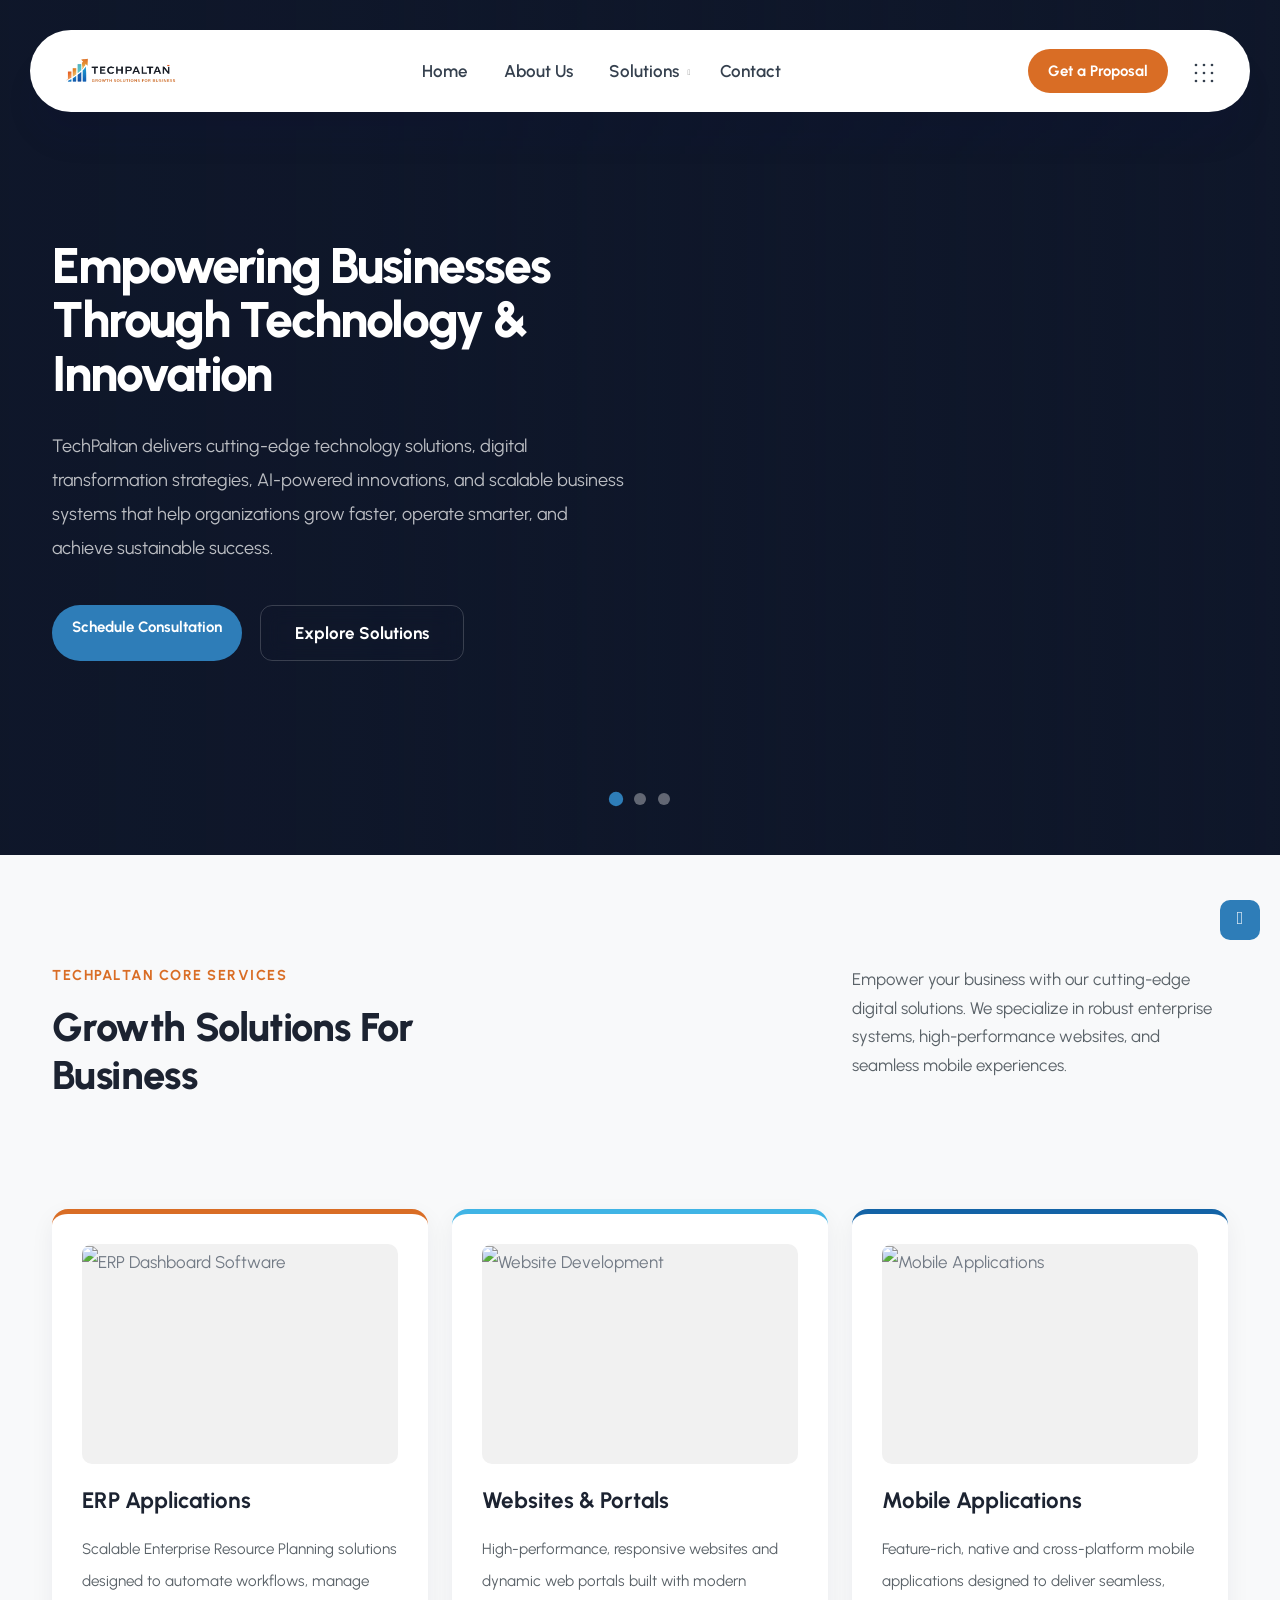
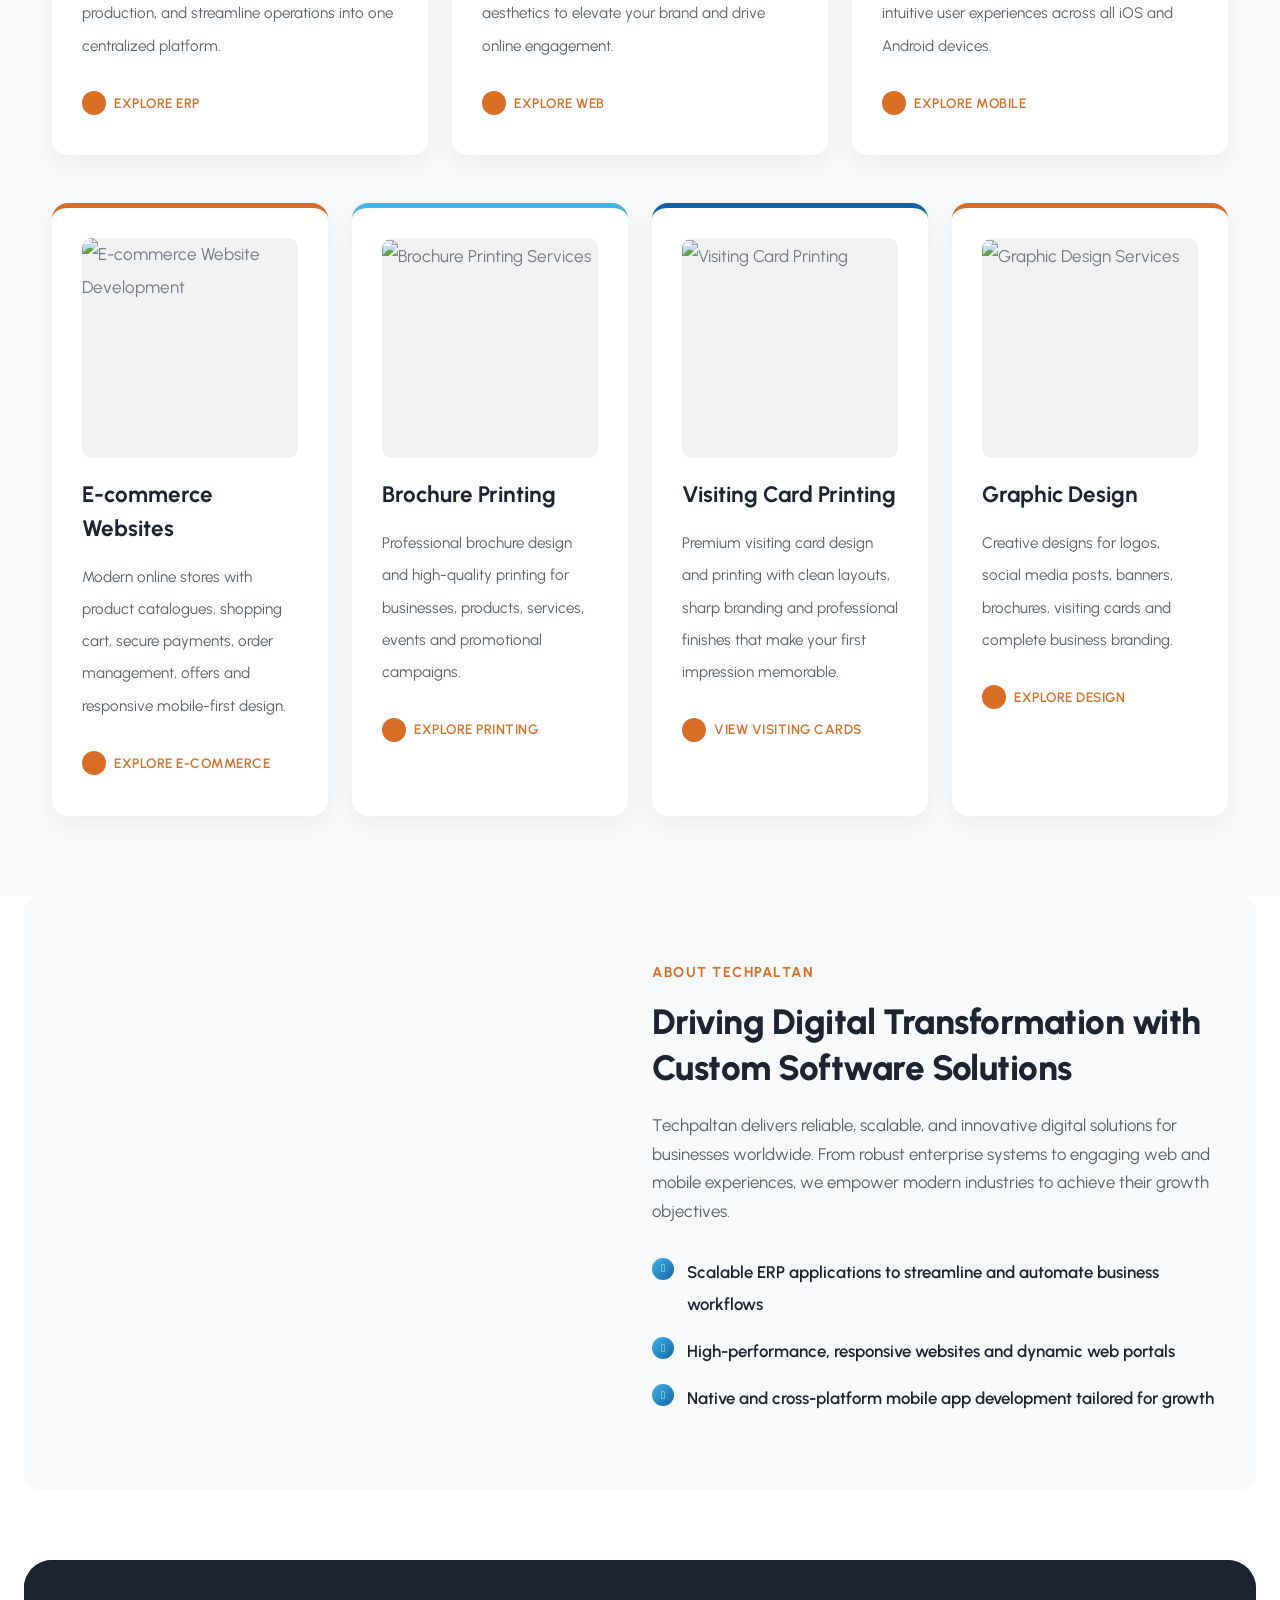
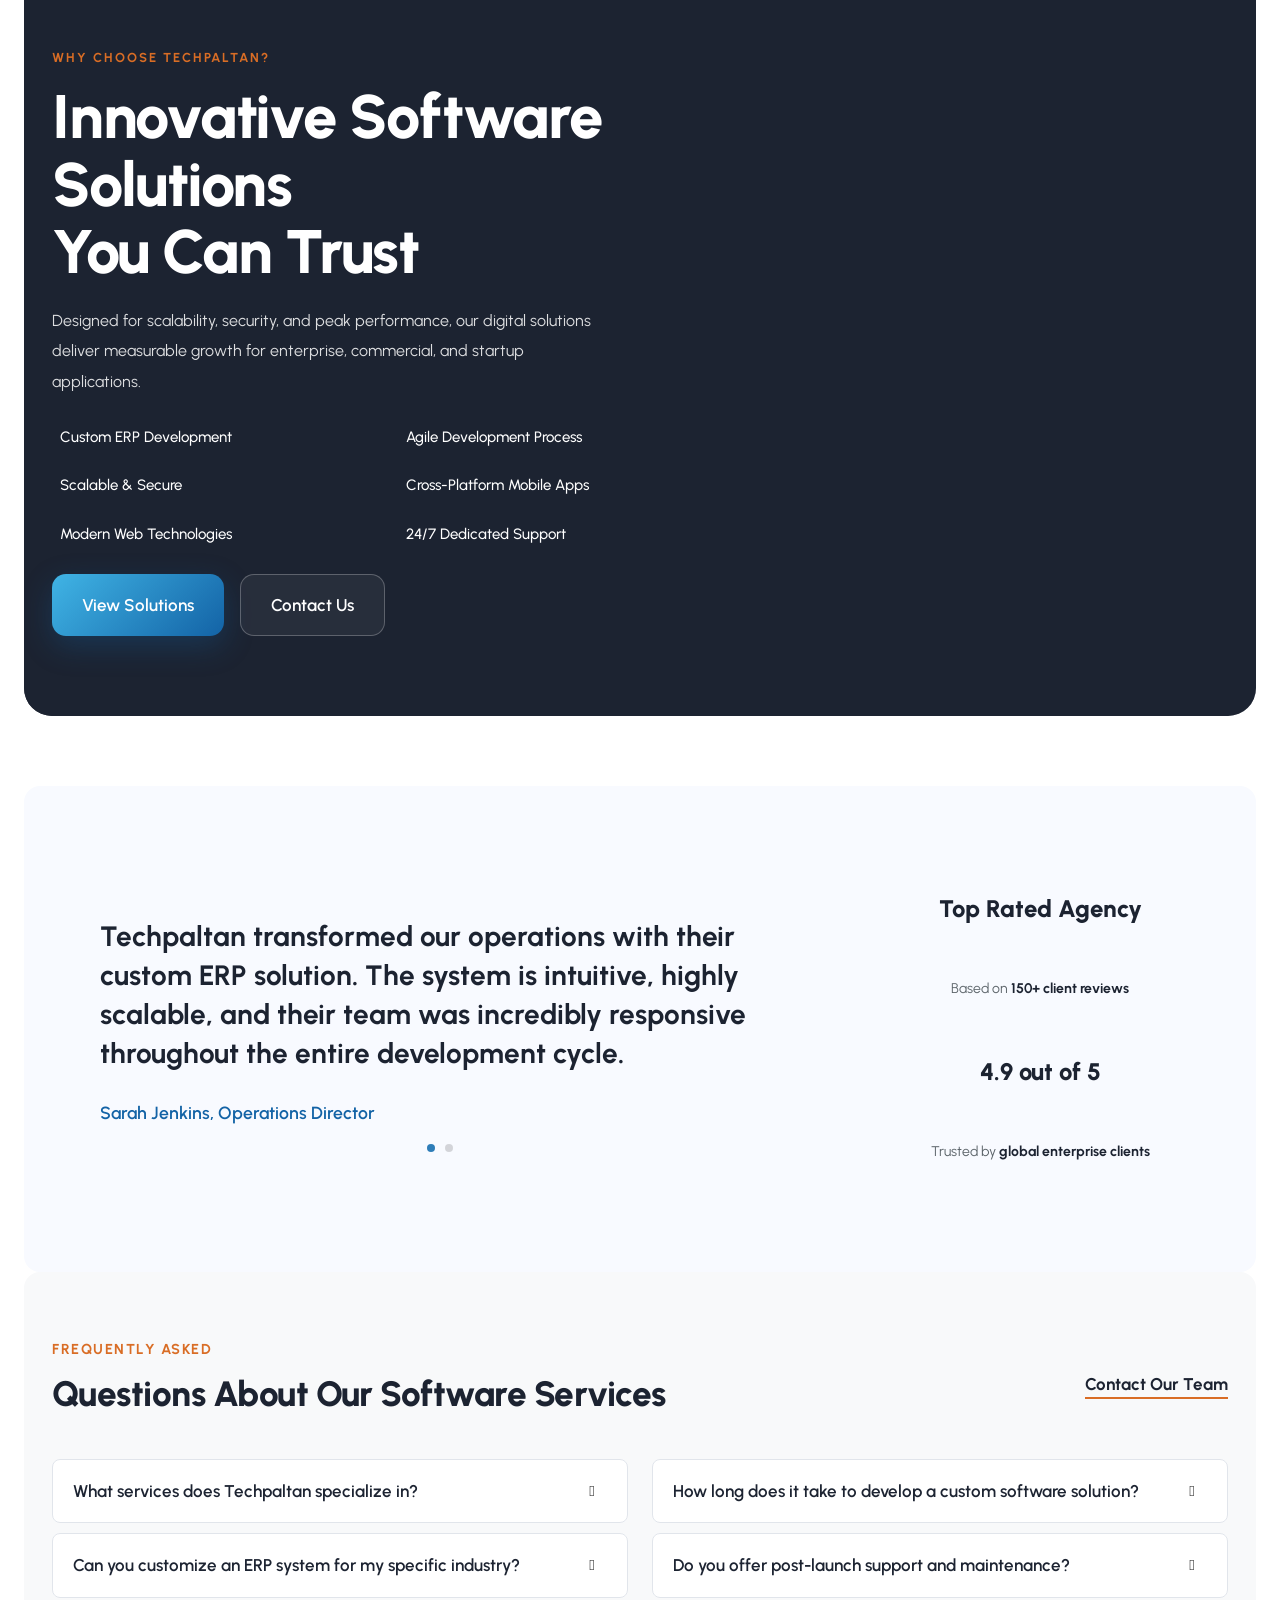
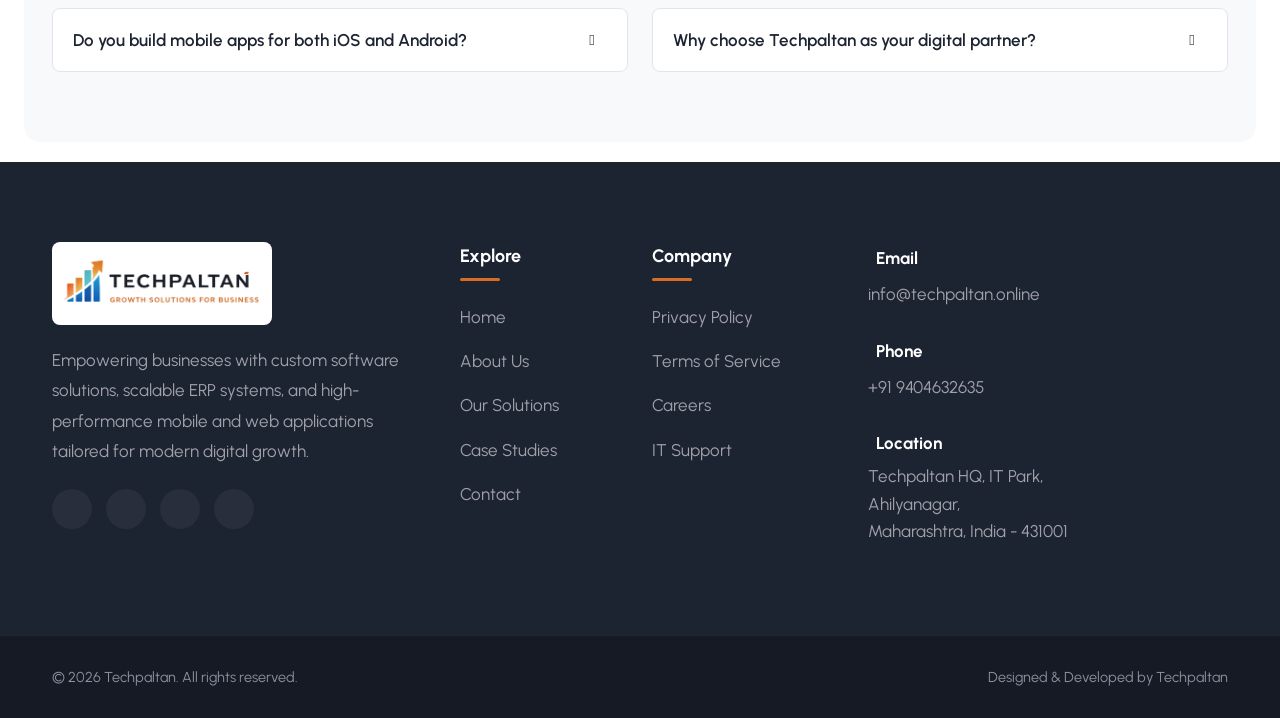
==== commit 919efb25: "Update index.html" ====
--- a/index.html
+++ b/index.html
@@ -111,7 +111,7 @@
           <section class="kyrrox-slider-hero">
 
     <!-- SLIDE 1 -->
-    <div class="hero-slide active" style="background-image:url('images/tech-bg-1.jpg');">
+    <div class="hero-slide active" style="background-image:url('https://images.unsplash.com/photo-1550751827-4bd374c3f58b?auto=format&fit=crop&w=2000&q=85'); background-position:center right;">
 
         <div class="hero-overlay"></div>
 
@@ -273,11 +273,12 @@
                 .hero-overlay {
                     position: absolute;
                     inset: 0;
-                    /* background: linear-gradient(90deg,
-                            rgba(15, 23, 42, .90) 0%,
-                            rgba(15, 23, 42, .78) 35%,
-                            rgba(15, 23, 42, .35) 65%,
-                            rgba(15, 23, 42, .08) 100%); */
+                    z-index: 1;
+                    background: linear-gradient(90deg,
+                            rgba(15, 23, 42, .98) 0%,
+                            rgba(15, 23, 42, .90) 28%,
+                            rgba(15, 23, 42, .68) 52%,
+                            rgba(15, 23, 42, .25) 100%);
                 }
 
                 /* Content */
